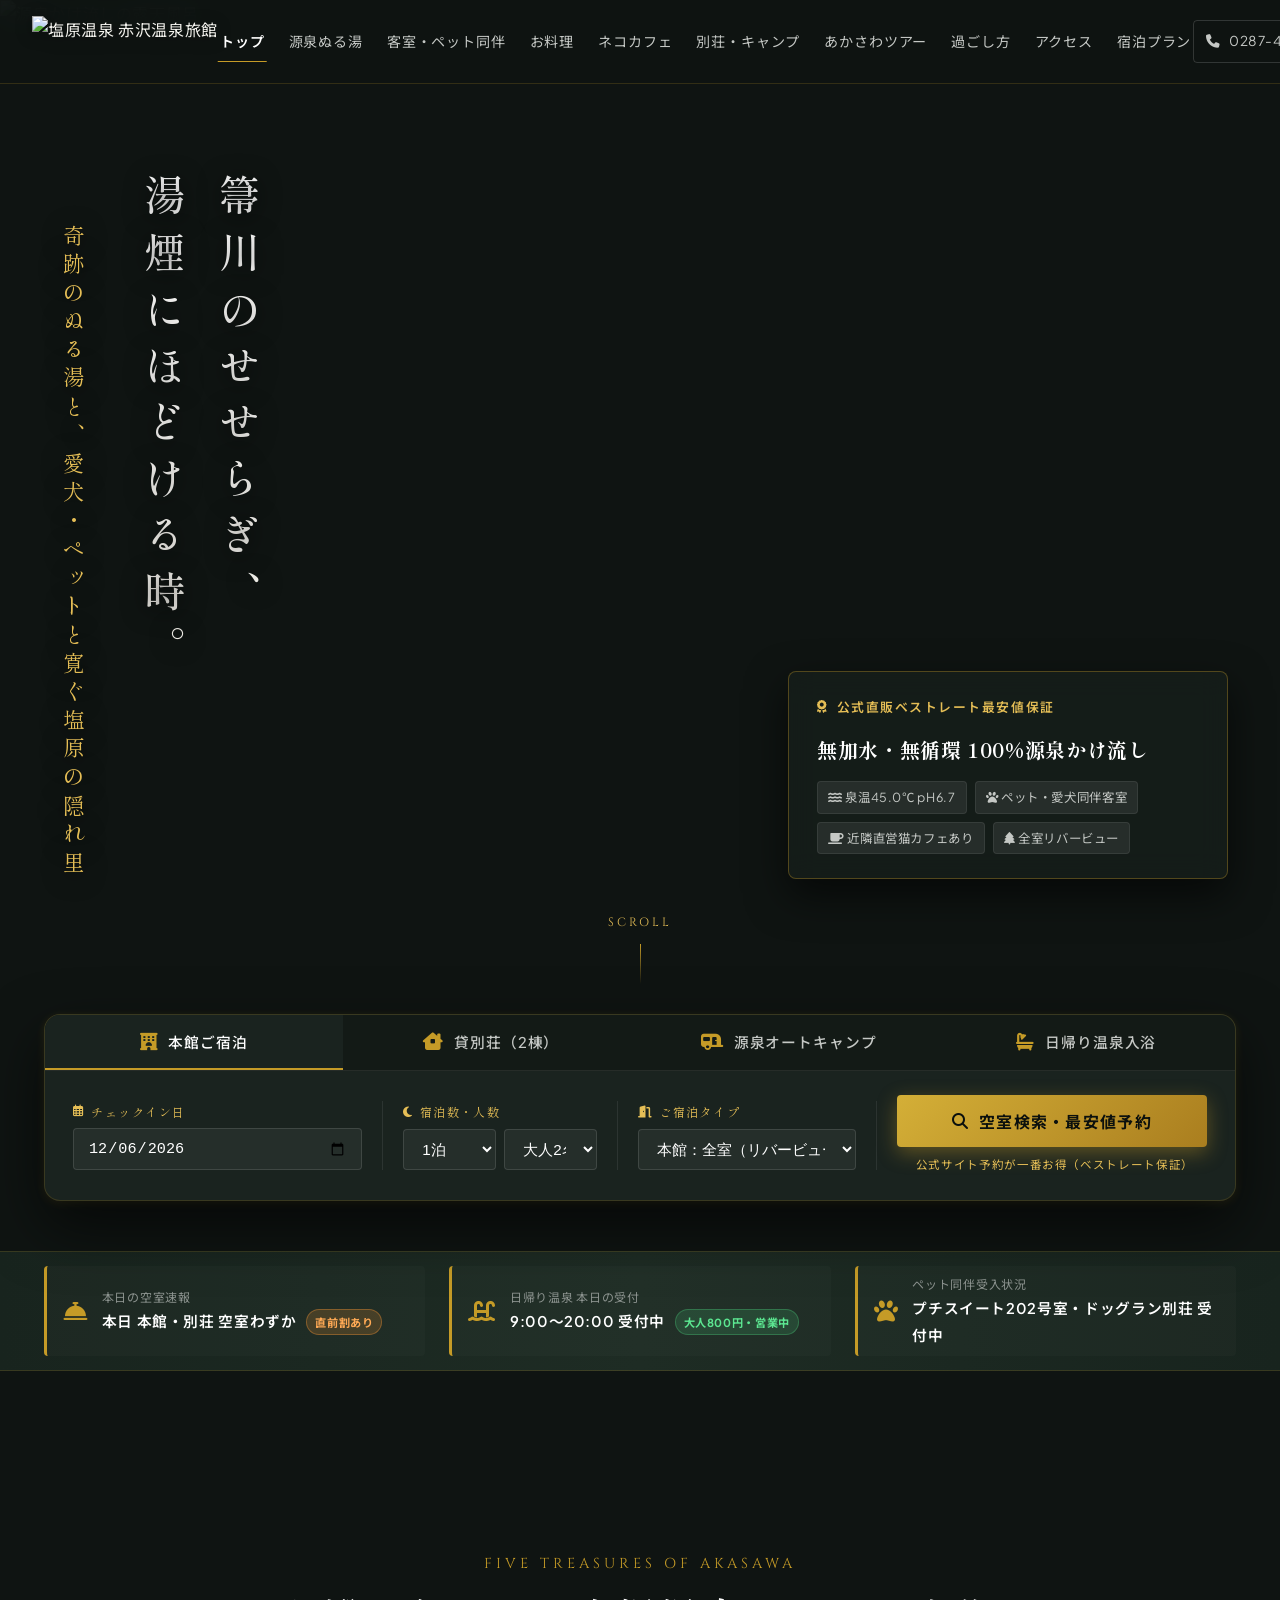
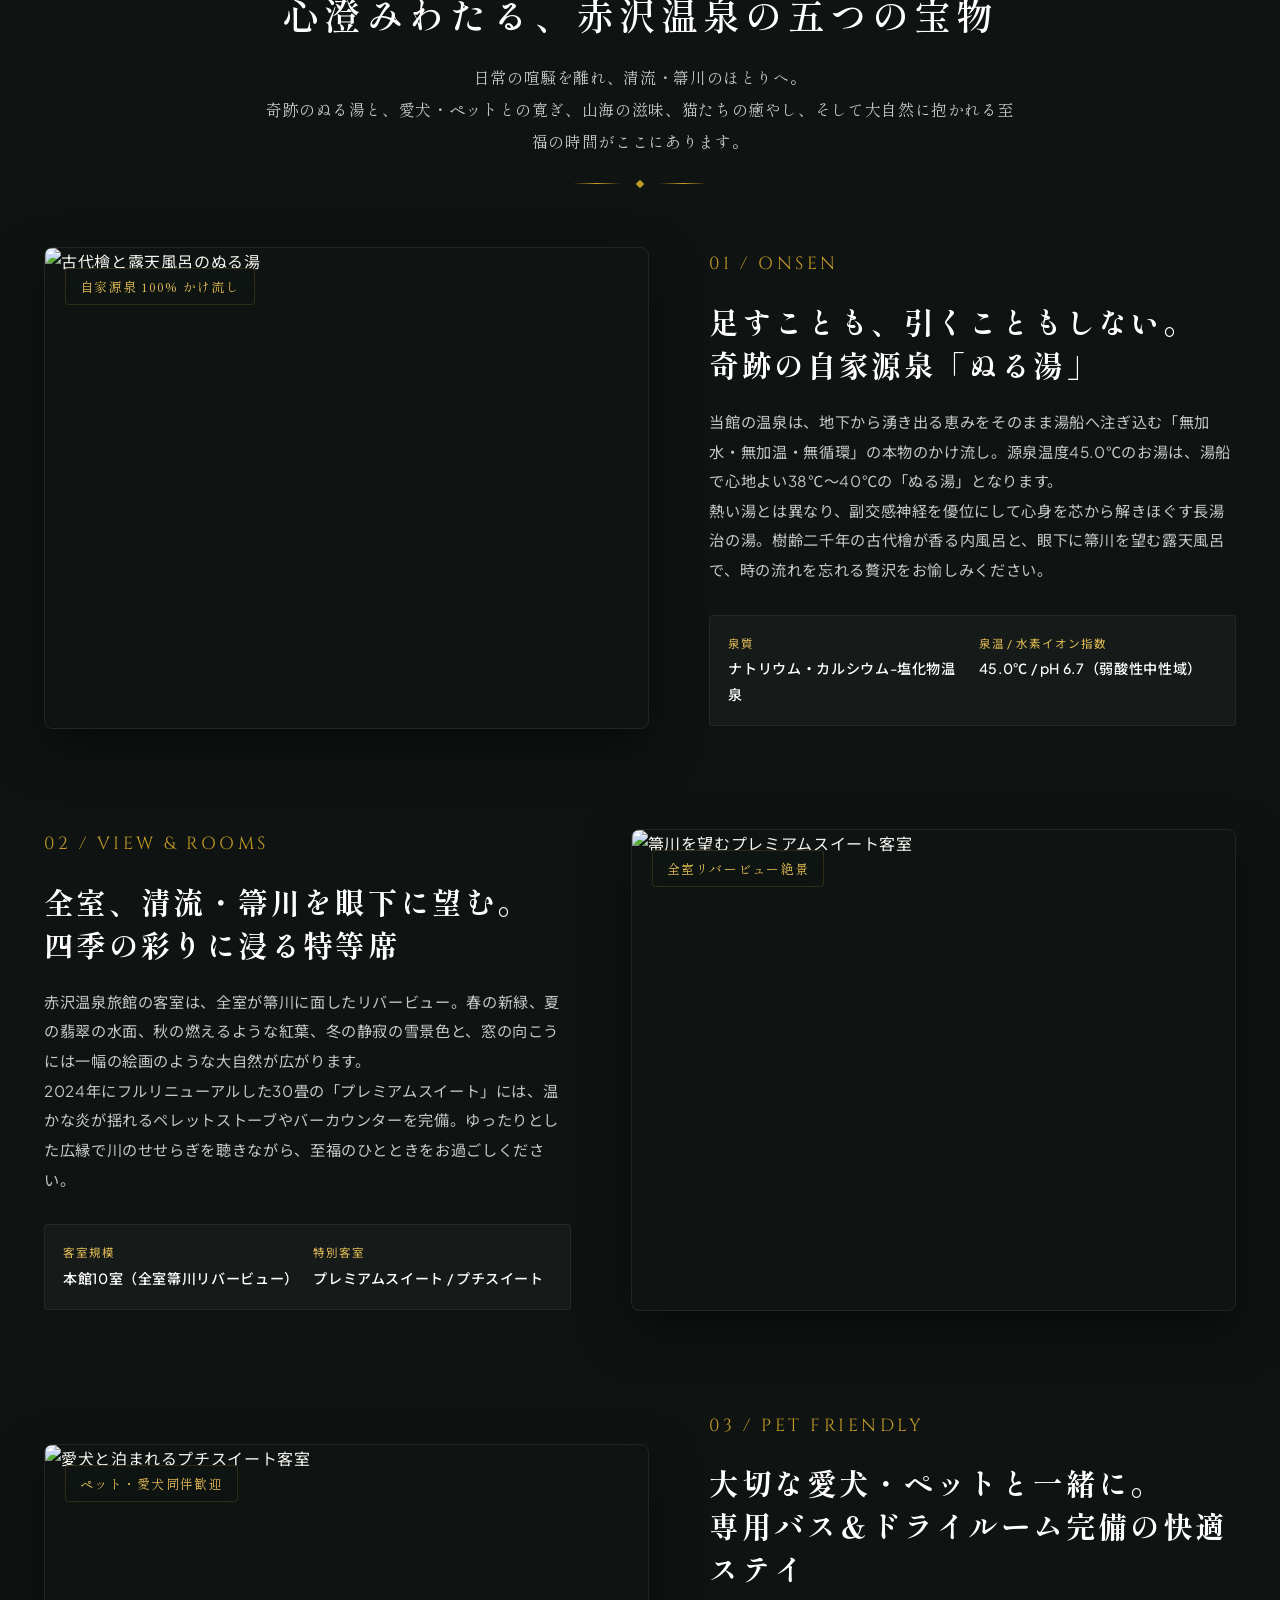
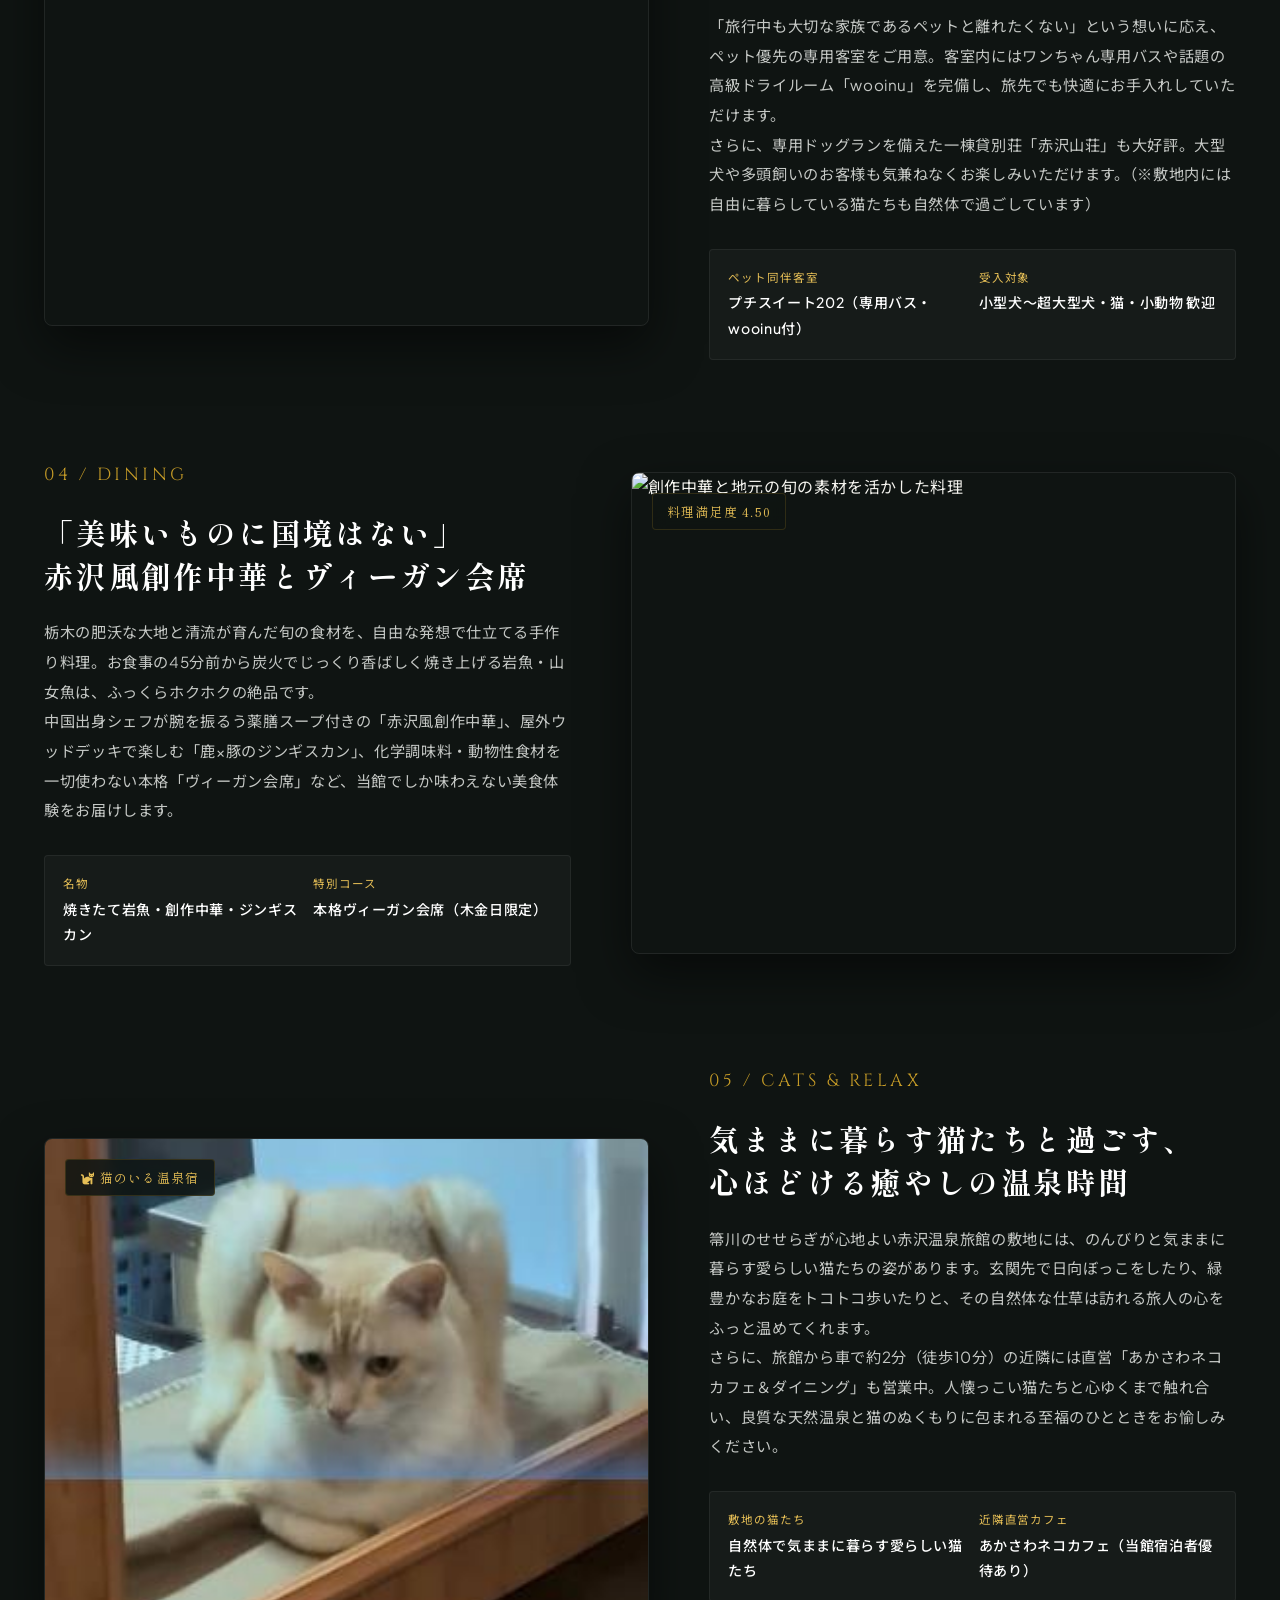
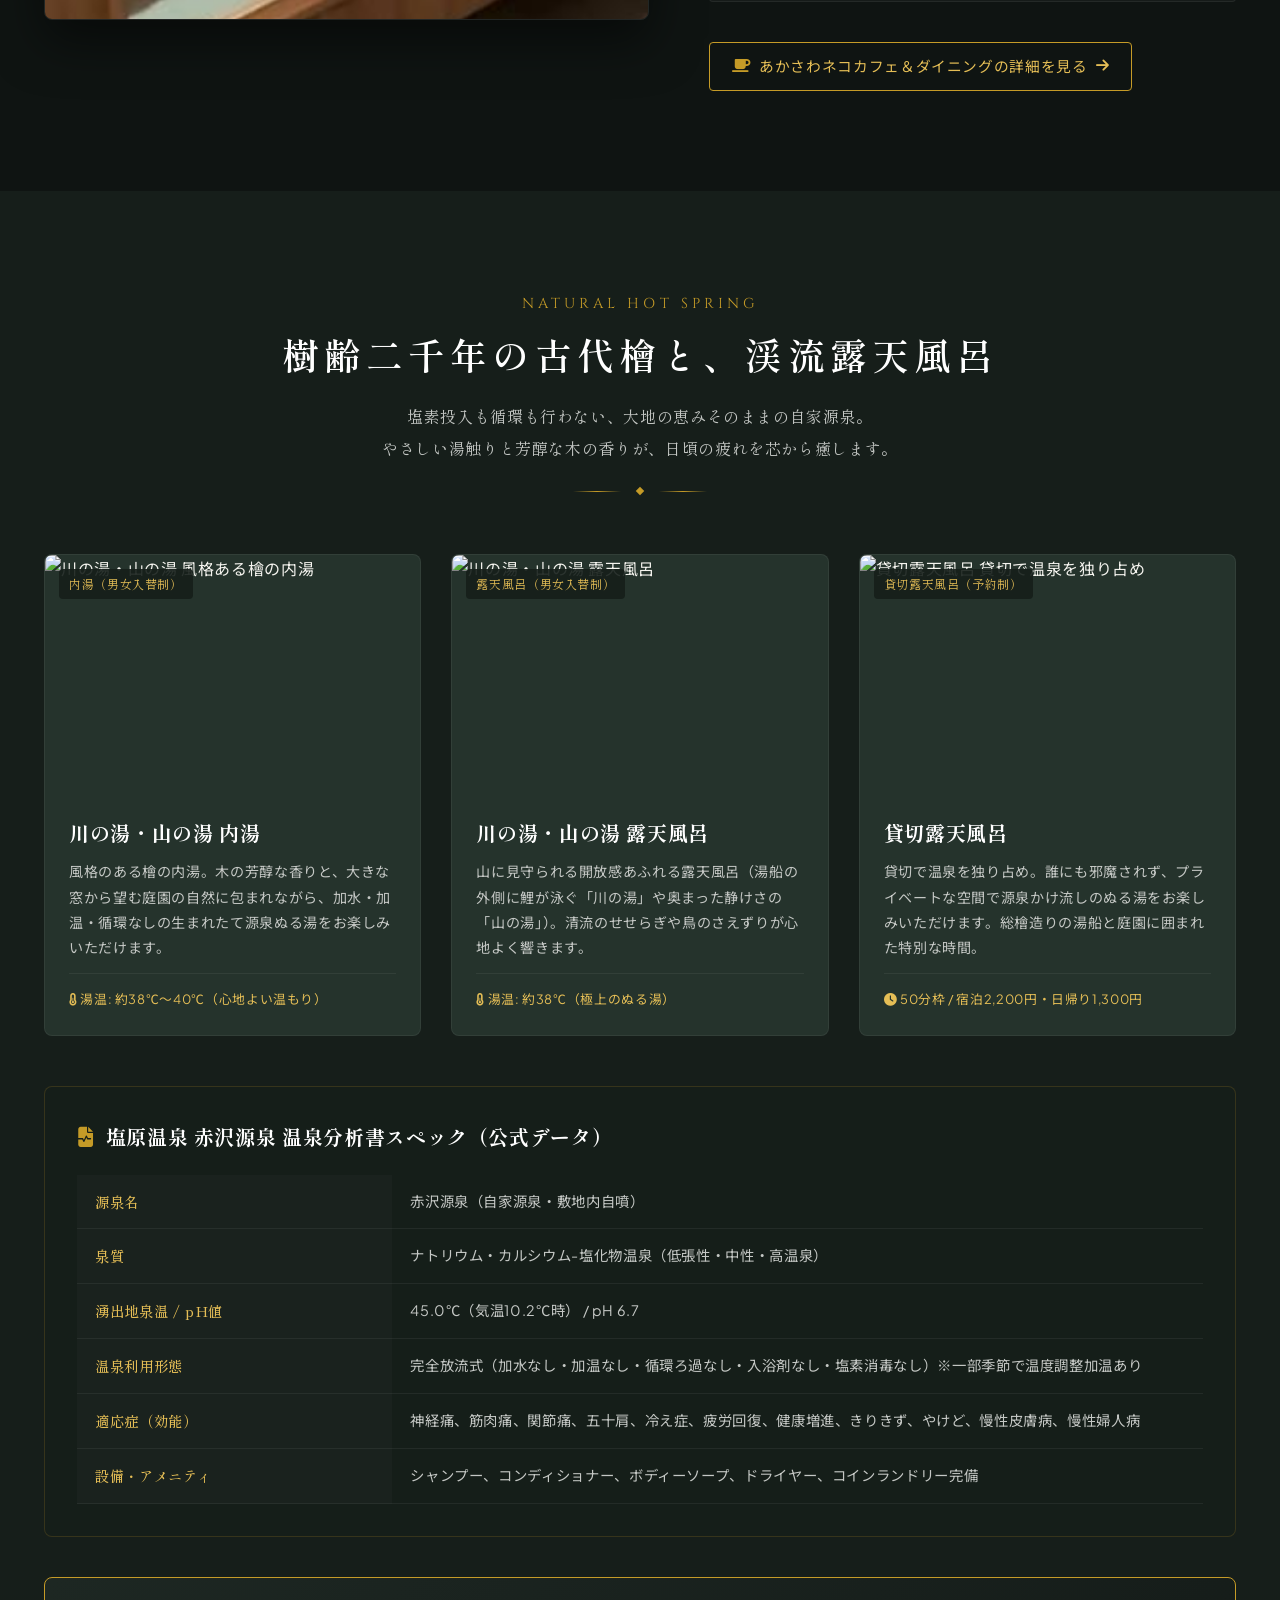
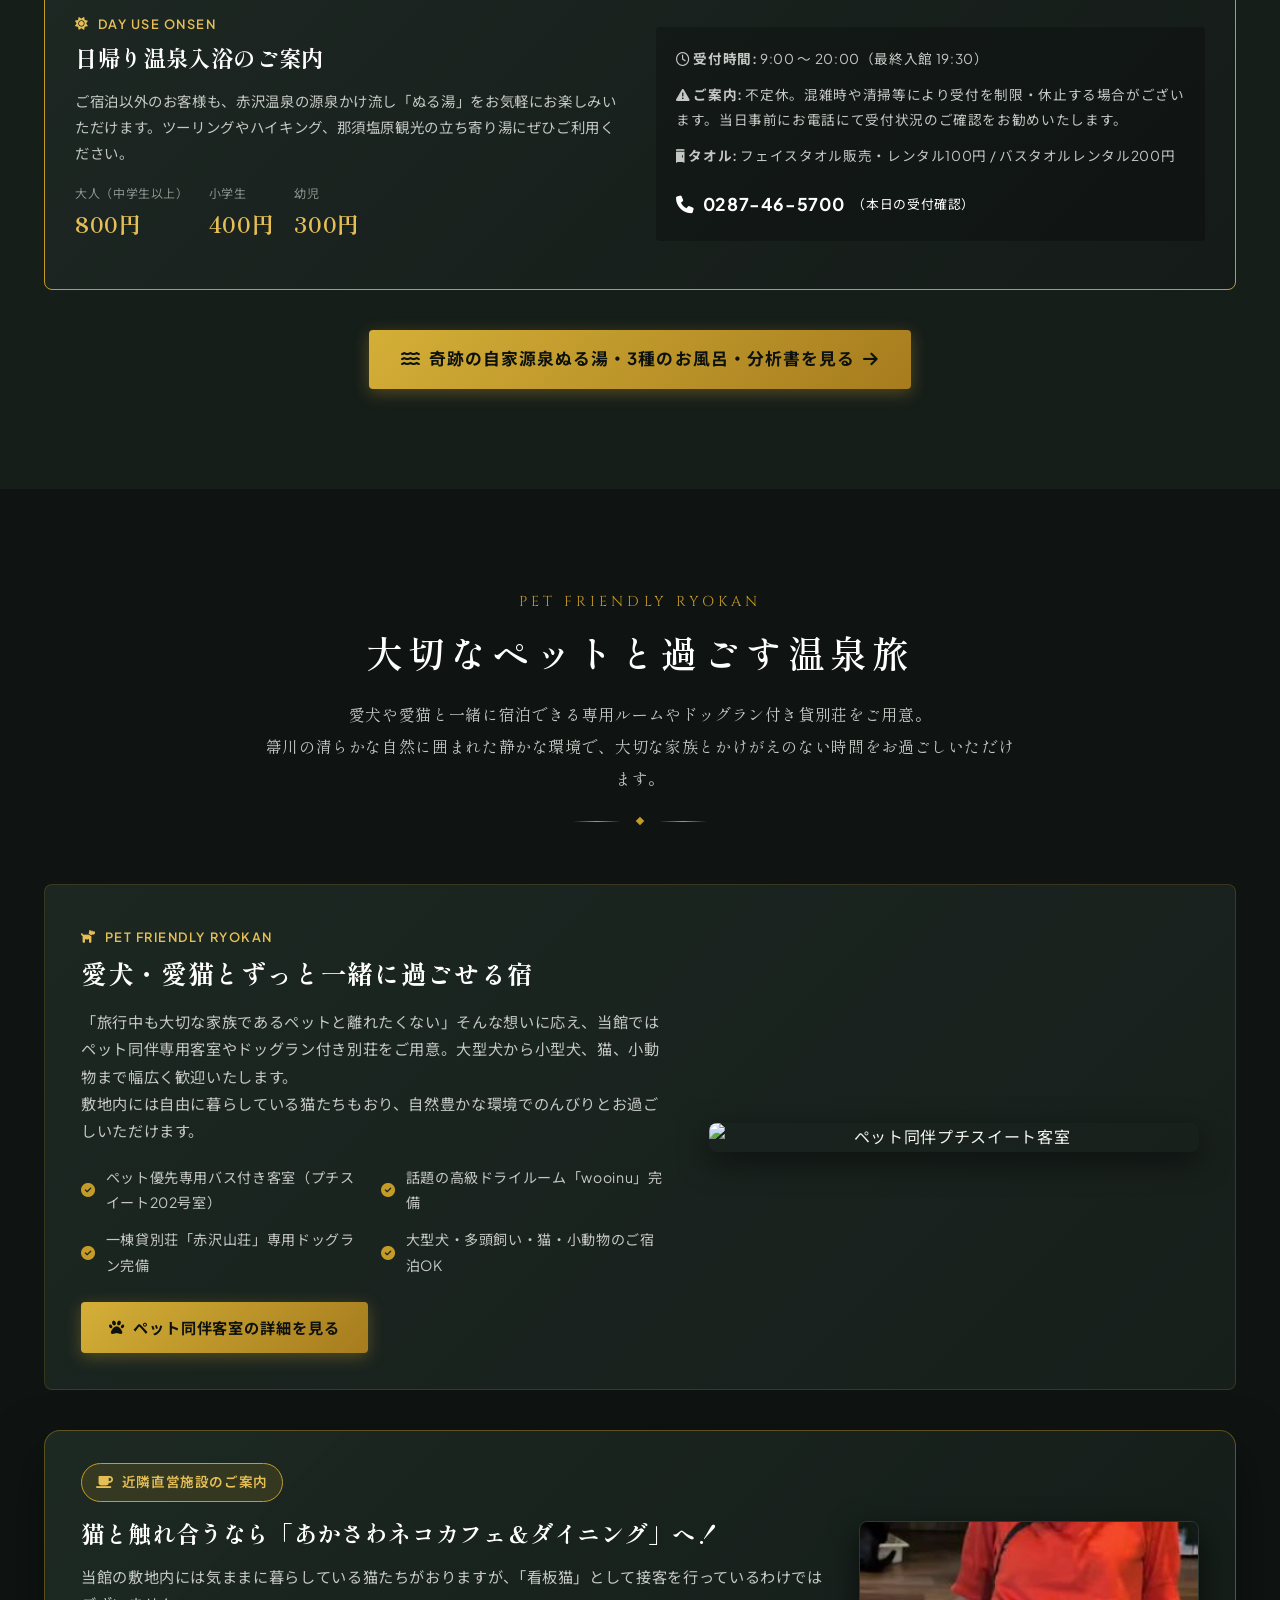
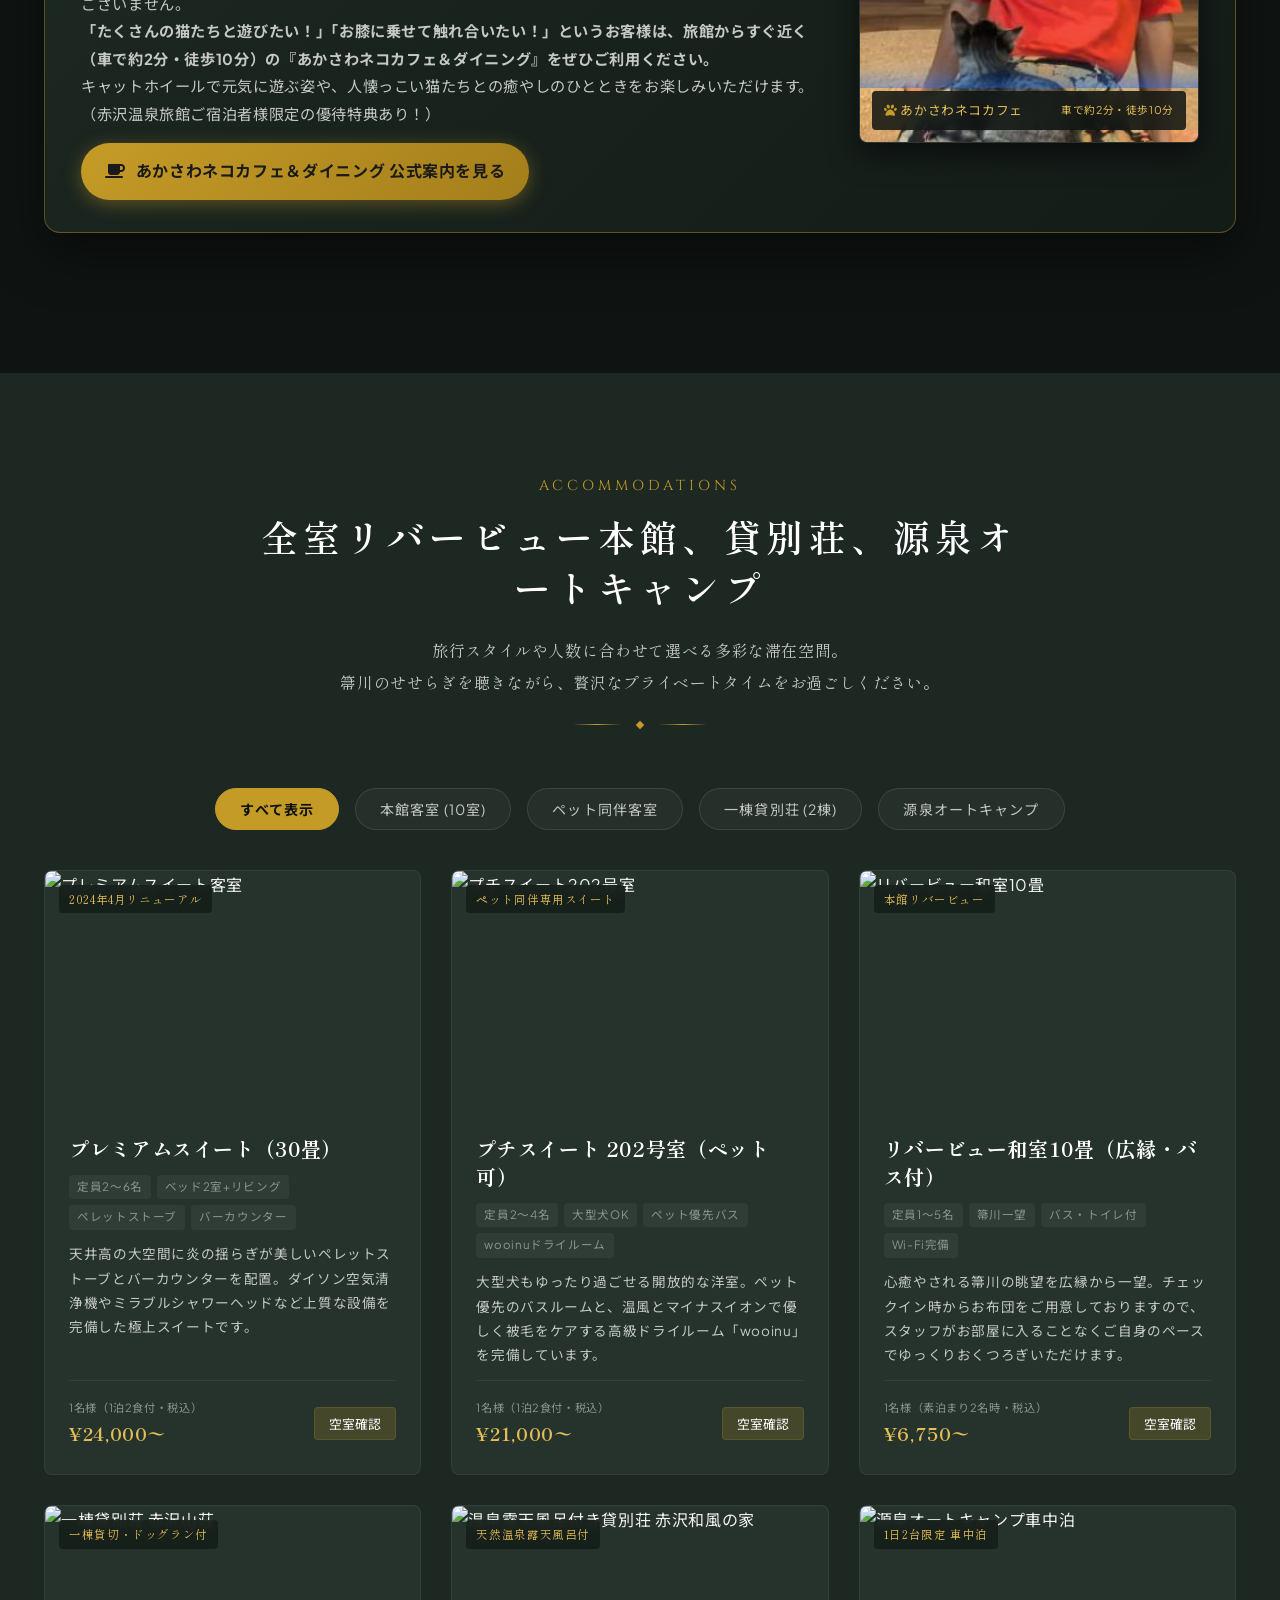
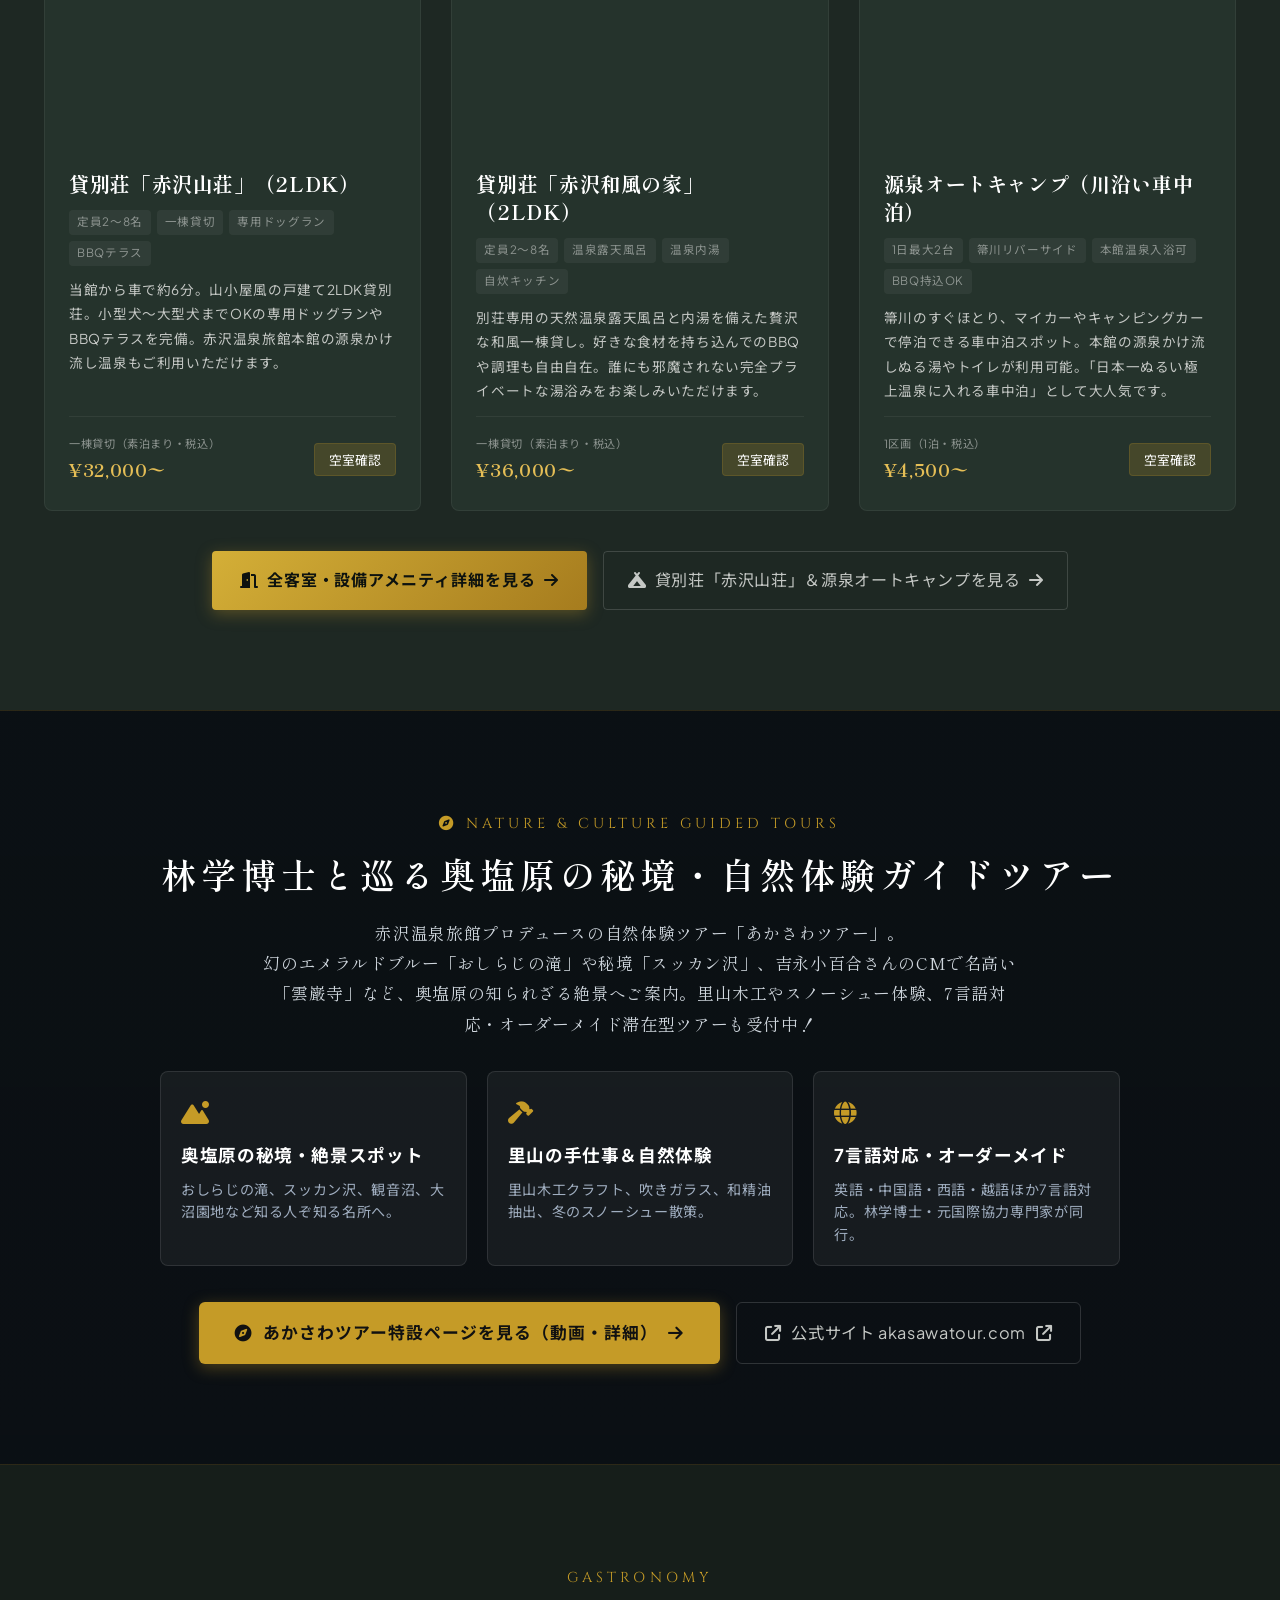
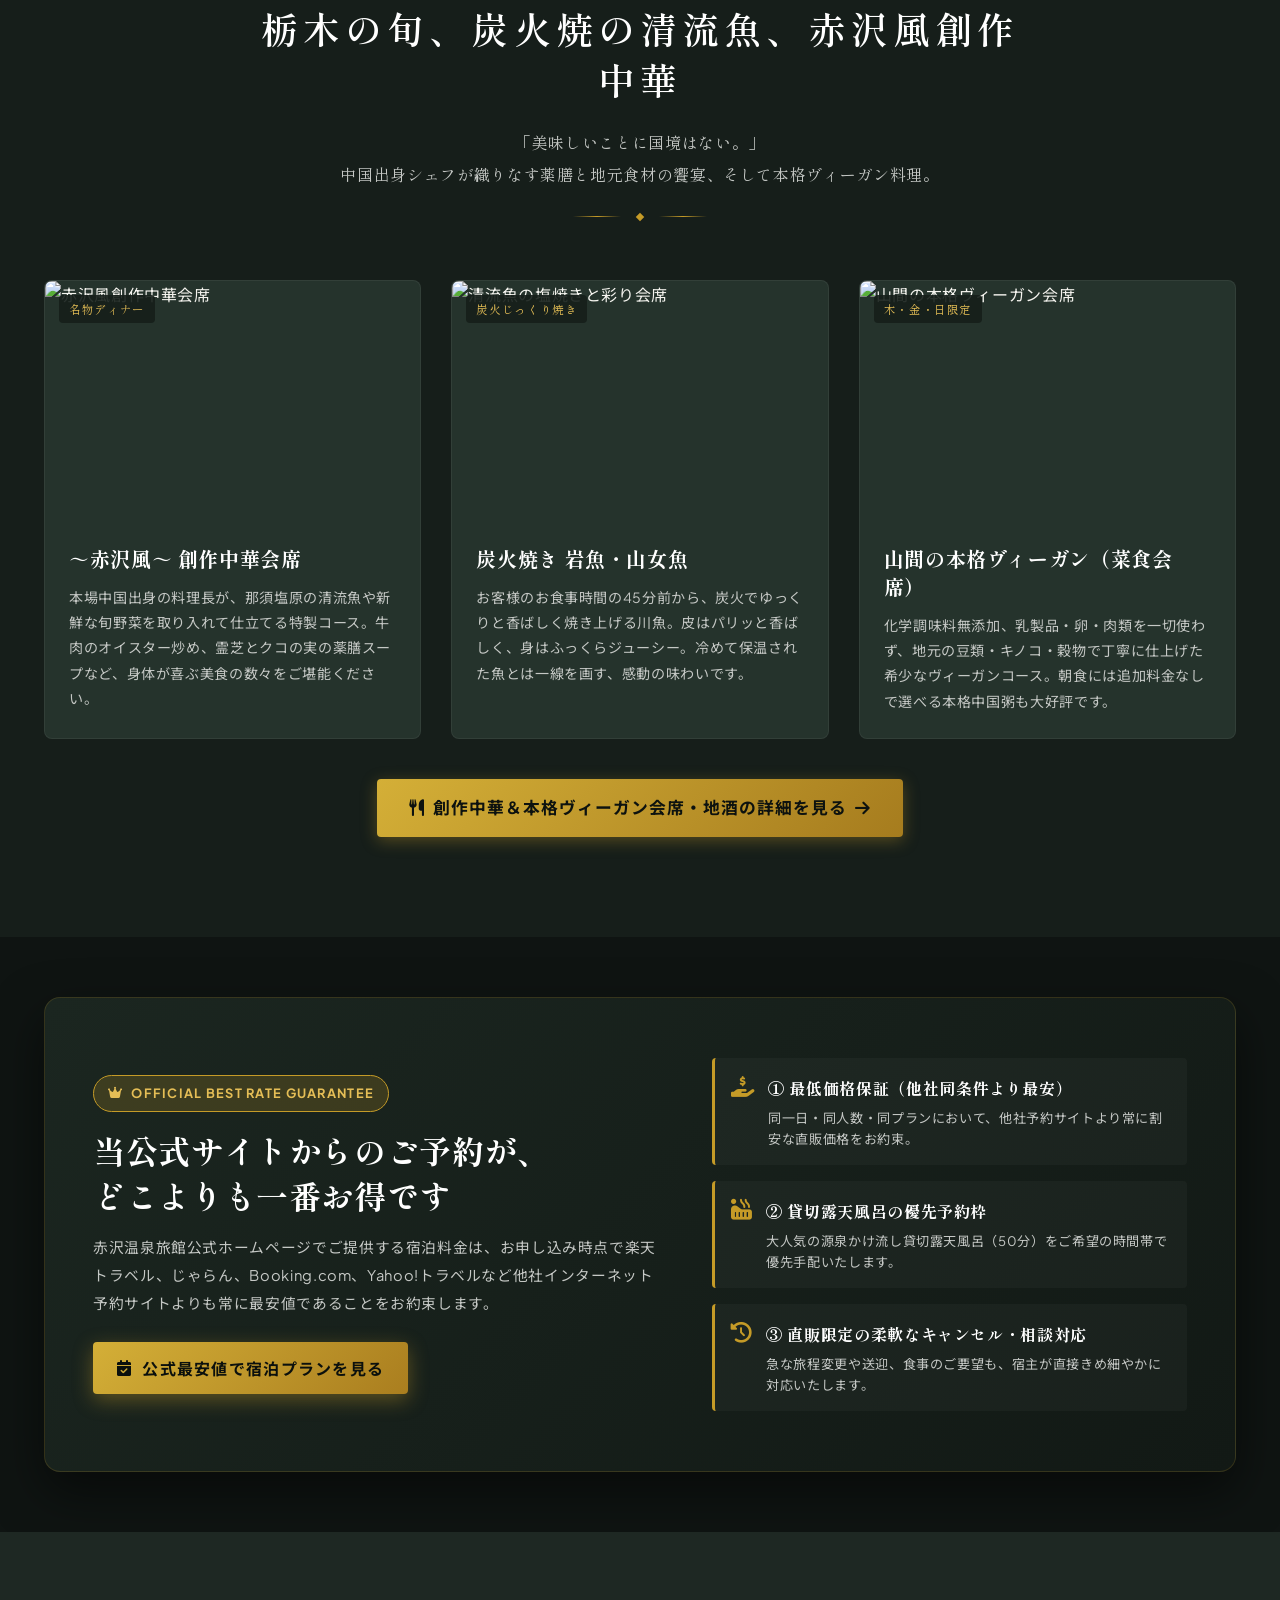
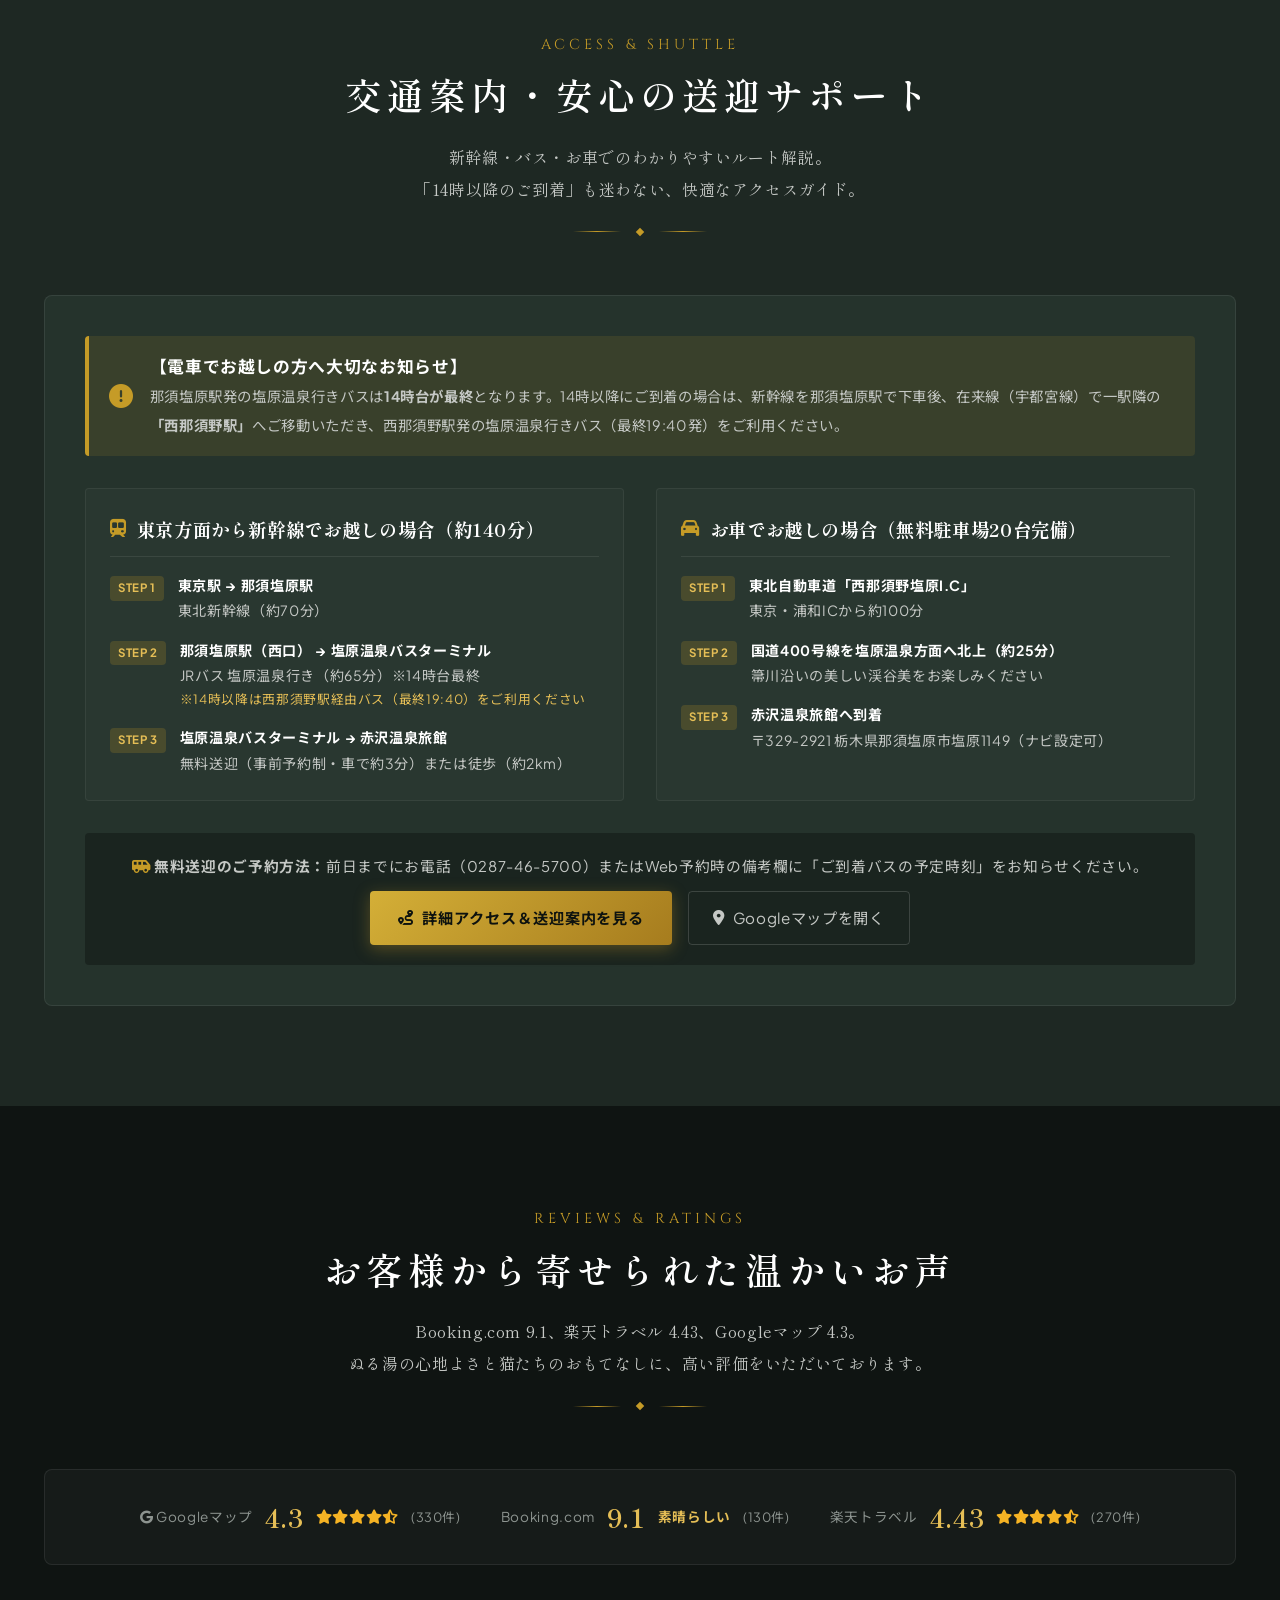
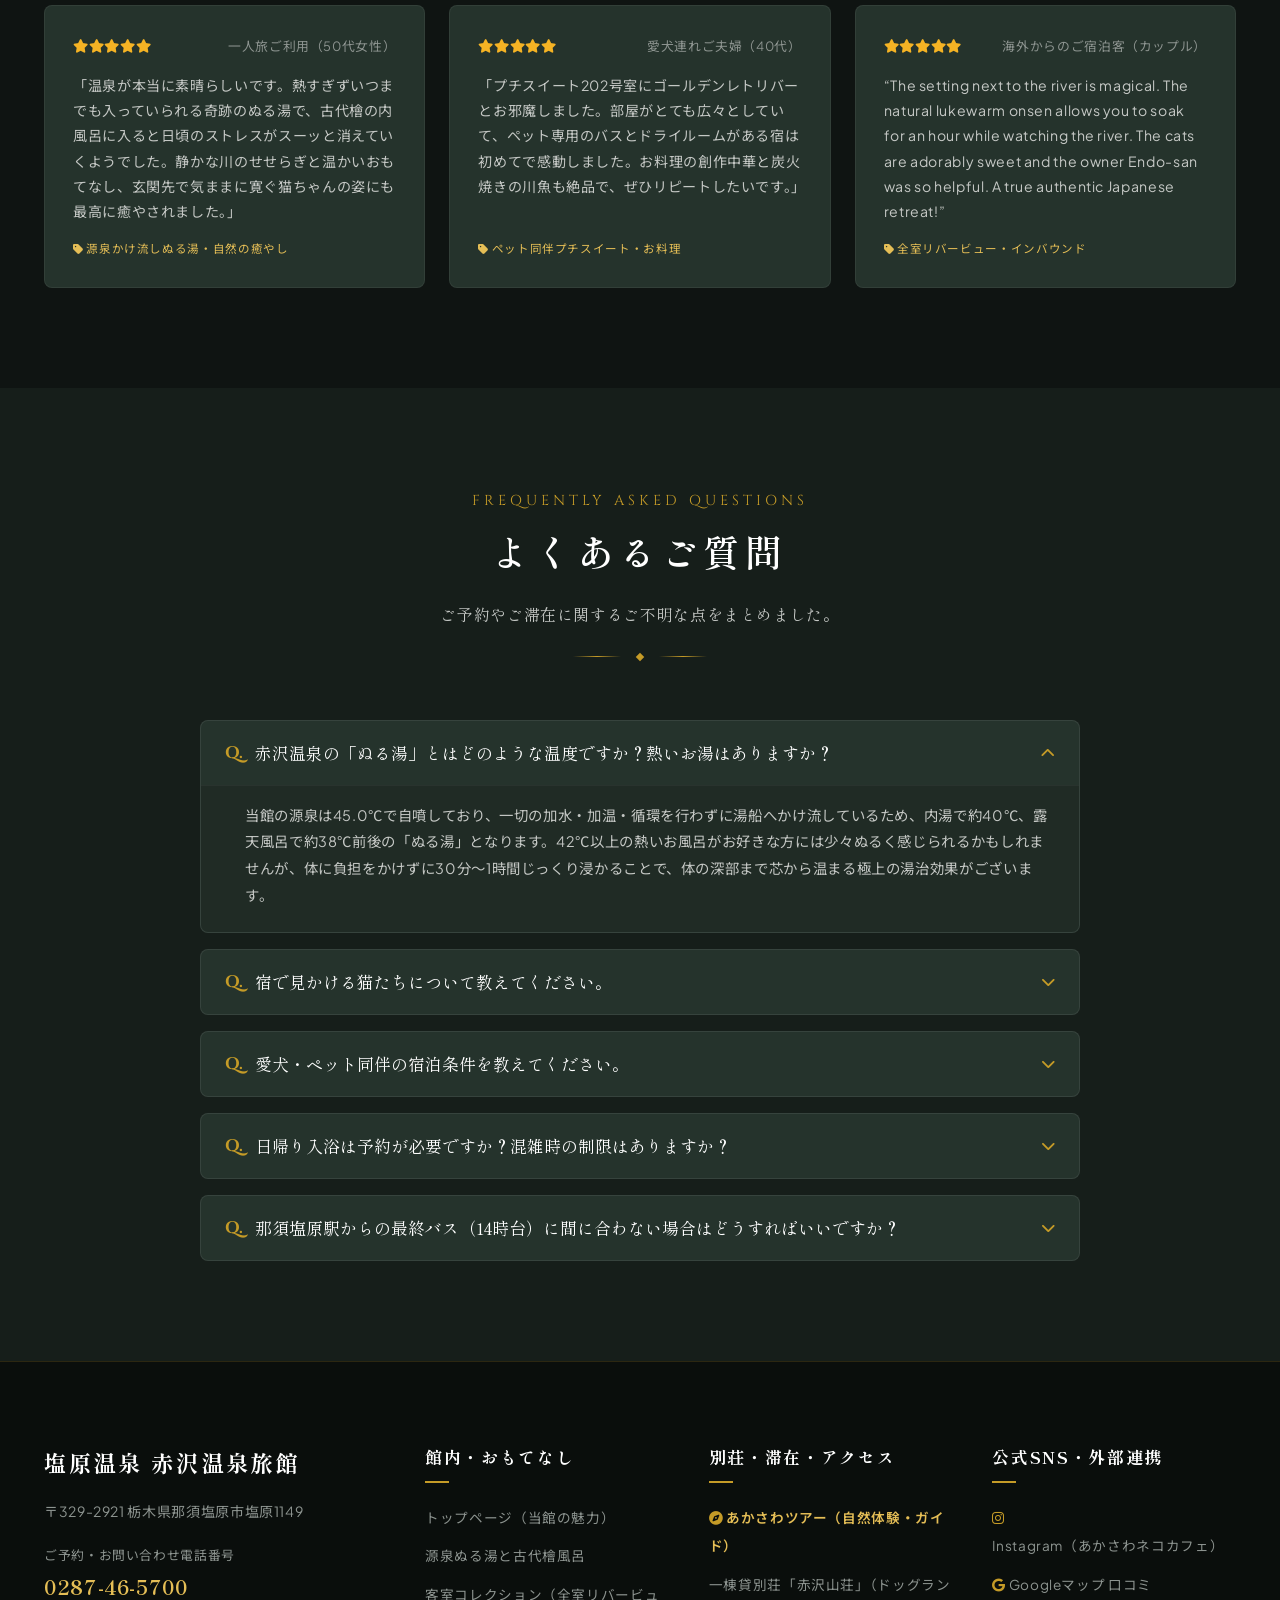
==== index.html @ eb4b6196 "Swap story 2 (river view) and story 3 (pets) in index.html" ====
<!DOCTYPE html>
<html lang="ja" prefix="og: https://ogp.me/ns#">
<head>
  <meta charset="UTF-8">
  <meta name="viewport" content="width=device-width, initial-scale=1.0">
  
  <!-- SEO & AI検索最適化 (GEO) Metaタグ -->
  <title>塩原温泉 赤沢温泉旅館【公式】源泉かけ流しぬる湯・全室リバービュー・ペット歓迎の隠れ里</title>
  <meta name="description" content="箒川沿い全室リバービュー／奇跡の自家源泉かけ流し「ぬる湯」（泉温45.0℃・無加水無循環）。愛犬・ペット同伴専用客室、ドッグラン付き貸別荘、源泉オートキャンプ完備。近隣に直営猫カフェ営業中。素泊まり2名13,500円〜、創作中華・ヴィーガン料理。公式サイト限定ベストレート最安値保証。">
  <meta name="keywords" content="塩原温泉,赤沢温泉旅館,那須塩原温泉,ぬる湯,源泉かけ流し,ペットと泊まれる宿,愛犬同伴,貸別荘,源泉オートキャンプ,ヴィーガン温泉旅館,あかさわネコカフェ,ベストレート保証">
  <link rel="canonical" href="https://akasawaonsen.com/">

  <!-- OGP (Open Graph Protocol) -->
  <meta property="og:type" content="website">
  <meta property="og:site_name" content="塩原温泉 赤沢温泉旅館">
  <meta property="og:title" content="塩原温泉 赤沢温泉旅館【公式】源泉かけ流しぬる湯・全室リバービュー・ペット歓迎の宿">
  <meta property="og:description" content="箒川沿い全室リバービュー。加水・循環一切なしの本物のぬる湯と、愛犬・ペットと過ごせる癒やしの隠れ里。ベストレート最安値保証。">
  <meta property="og:url" content="https://akasawaonsen.com/">
  <meta property="og:image" content="https://akasawaonsen.com/wp03/wp-content/uploads/2025/02/DSC_2191.jpg">
  <meta name="twitter:card" content="summary_large_image">
  <meta name="twitter:image" content="https://akasawaonsen.com/wp03/wp-content/uploads/2025/02/DSC_2191.jpg">

  <!-- Google Fonts & FontAwesome -->
  <link rel="preconnect" href="https://fonts.googleapis.com">
  <link rel="preconnect" href="https://fonts.gstatic.com" crossorigin>
  <link href="https://fonts.googleapis.com/css2?family=Cinzel:wght@500;700&family=Noto+Sans+JP:wght@300;400;500;700&family=Noto+Serif+JP:wght@300;400;600;700&family=Plus+Jakarta+Sans:wght@400;500;600;700&family=Shippori+Mincho:wght@400;500;600;700&display=swap" rel="stylesheet">
  <link rel="stylesheet" href="https://cdnjs.cloudflare.com/ajax/libs/font-awesome/6.5.1/css/all.min.css" integrity="sha512-DTOQO9RWCH3ppGqcWaEA1BIZOC6xxalwEsw9c2QQeAIftl+Vegovlnee1c9QX4TctnWMn13TZye+giMm8e2LwA==" crossorigin="anonymous" referrerpolicy="no-referrer">

  <link rel="stylesheet" href="css/style.css">

  <!-- 構造化データ (JSON-LD) - AI検索（SearchGPT / Perplexity / Gemini / Google SGE）が即答できる宿泊施設・レビュー・FAQスキーマ -->
  <script type="application/ld+json">
  {
    "@context": "https://schema.org",
    "@graph": [
      {
        "@type": ["Hotel", "LodgingBusiness"],
        "@id": "https://akasawaonsen.com/#hotel",
        "name": "塩原温泉 赤沢温泉旅館",
        "alternateName": ["赤沢温泉旅館", "Akasawa Onsen Ryokan"],
        "url": "https://akasawaonsen.com/",
        "logo": "https://akasawaonsen.com/wp03/wp-content/uploads/2025/04/logo03.png",
        "image": [
          "https://akasawaonsen.com/wp03/wp-content/uploads/2025/02/DSC_2191.jpg",
          "https://akasawaonsen.com/wp03/wp-content/uploads/2024/11/DSC_1284-1280x640.jpg",
          "https://akasawaonsen.com/wp03/wp-content/uploads/2024/04/DSC_2265-HDR-1280x640.jpg",
          "https://akasawaonsen.com/wp03/wp-content/uploads/2024/04/DSC_2264-HDR-1280x640.jpg"
        ],
        "description": "栃木県那須塩原市の箒川沿いに佇む自家源泉の温泉旅館。加水・加温・循環を一切行わない「奇跡の源泉かけ流しぬる湯」（泉温45.0℃・pH6.7）、全室リバービューの客室、ペット同伴客室、貸別荘2棟、源泉オートキャンプ場、本格創作中華・ヴィーガン料理を提供。近隣に直営猫カフェあり。",
        "address": {
          "@type": "PostalAddress",
          "streetAddress": "塩原1149",
          "addressLocality": "那須塩原市",
          "addressRegion": "栃木県",
          "postalCode": "329-2921",
          "addressCountry": "JP"
        },
        "geo": {
          "@type": "GeoCoordinates",
          "latitude": 36.9695,
          "longitude": 139.8142
        },
        "hasMap": "https://maps.google.com/?cid=ChIJtbVxpv-QH2ARRdUpPHo9aGM",
        "telephone": "+81-287-46-5700",
        "priceRange": "¥6,750 - ¥46,900",
        "checkinTime": "15:00",
        "checkoutTime": "10:00",
        "numberOfRooms": 10,
        "petsAllowed": true,
        "aggregateRating": {
          "@type": "AggregateRating",
          "ratingValue": "4.3",
          "reviewCount": "330",
          "bestRating": "5",
          "worstRating": "1"
        },
        "amenityFeature": [
          { "@type": "LocationFeatureSpecification", "name": "源泉かけ流し天然温泉（ぬる湯）", "value": true },
          { "@type": "LocationFeatureSpecification", "name": "古代檜内風呂", "value": true },
          { "@type": "LocationFeatureSpecification", "name": "渓流露天風呂", "value": true },
          { "@type": "LocationFeatureSpecification", "name": "貸切露天風呂", "value": true },
          { "@type": "LocationFeatureSpecification", "name": "ペット・愛犬同伴客室（専用バス・wooinuドライルーム完備）", "value": true },
          { "@type": "LocationFeatureSpecification", "name": "全室リバービュー（箒川）", "value": true },
          { "@type": "LocationFeatureSpecification", "name": "全室無料Wi-Fi完備", "value": true },
          { "@type": "LocationFeatureSpecification", "name": "無料駐車場（20台）", "value": true },
          { "@type": "LocationFeatureSpecification", "name": "塩原温泉バスターミナル無料送迎", "value": true },
          { "@type": "LocationFeatureSpecification", "name": "貸別荘2棟（赤沢山荘・赤沢和風の家）", "value": true },
          { "@type": "LocationFeatureSpecification", "name": "源泉オートキャンプ（車中泊1泊2台限定）", "value": true },
          { "@type": "LocationFeatureSpecification", "name": "ヴィーガン料理対応", "value": true },
          { "@type": "LocationFeatureSpecification", "name": "赤沢風創作中華", "value": true }
        ],
        "makesOffer": [
          {
            "@type": "Offer",
            "name": "公式サイト直販ベストレート保証プラン",
            "price": "6750",
            "priceCurrency": "JPY",
            "availability": "https://schema.org/InStock",
            "validFrom": "2026-01-01",
            "url": "https://akasawaonsen.com/"
          }
        ]
      },
      {
        "@type": "FAQPage",
        "@id": "https://akasawaonsen.com/#faq",
        "mainEntity": [
          {
            "@type": "Question",
            "name": "赤沢温泉旅館の「ぬる湯」とはどのような温泉ですか？",
            "acceptedAnswer": {
              "@type": "Answer",
              "text": "赤沢温泉旅館のお湯は、自家源泉から湧出する泉温45.0℃・pH6.7のナトリウム・カルシウム-塩化物温泉です。加水・加温・循環を一切行わない本物の100%源泉かけ流しで、湯船では約38℃〜40℃の心地よい「ぬる湯」となります。副交感神経を優位にし、長湯しても身体に負担がかからず芯まで温まる極上の湯治体験を提供します。"
            }
          },
          {
            "@type": "Question",
            "name": "敷地内に猫はいますか？猫カフェは近くにありますか？",
            "acceptedAnswer": {
              "@type": "Answer",
              "text": "当館の敷地内には自然と住み着いて暮らしている猫たちがおりますが、お部屋への同伴やふれあい接客は行っておりません。猫ちゃんと触れ合いたい・遊びたいお客様は、旅館から車で約2分（徒歩10分）の近隣直営カフェ「あかさわネコカフェ＆ダイニング」をご利用ください。"
            }
          },
          {
            "@type": "Question",
            "name": "愛犬やペットと一緒に宿泊できますか？",
            "acceptedAnswer": {
              "@type": "Answer",
              "text": "はい、ペット同伴専用客室（プチスイート202号室・和室10畳）およびドッグラン付き貸別荘「赤沢山荘」にて、小型犬から大型犬、猫、小動物まで一緒にお泊まりいただけます。プチスイートにはペット優先の専用バスや高級ドライルーム「wooinu」も完備しています。"
            }
          },
          {
            "@type": "Question",
            "name": "日帰り入浴の営業時間と料金はいくらですか？",
            "acceptedAnswer": {
              "@type": "Answer",
              "text": "日帰り入浴の受付時間は9:00〜20:00（最終入館19:30、不定休・要当日電話確認）です。入浴料は大人800円、小学生400円、幼児300円です。貸切露天風呂（50分）は1名1,300円でご利用いただけます。"
            }
          },
          {
            "@type": "Question",
            "name": "那須塩原駅からのアクセスや送迎はどうなっていますか？",
            "acceptedAnswer": {
              "@type": "Answer",
              "text": "那須塩原駅発のJRバス塩原温泉行きは14時台が最終です。14時以降にご到着の場合は、JR東北本線で一駅隣の「西那須野駅」へ移動し、西那須野駅発のJRバス（最終19:40発）をご利用ください。終点の「塩原温泉バスターミナル」から旅館までは無料送迎を承っております（前日までのご予約制）。"
            }
          },
          {
            "@type": "Question",
            "name": "公式サイトのベストレート保証とは何ですか？",
            "acceptedAnswer": {
              "@type": "Answer",
              "text": "当公式ホームページからご予約いただく宿泊料金が、楽天トラベル、じゃらん、Booking.comなど他社インターネット予約サイトよりも常に最安値であることを保証する制度です。同条件で他社の方が安かった場合は差額を返金し、さらに公式直販限定特典をご用意いたします。"
            }
          }
        ]
      }
    ]
  }
  </script>
</head>
<body>

  <!-- ==========================================================================
       ヘッダー (Header Navigation)
       ========================================================================== -->
  <header class="site-header" id="siteHeader">
    <div class="header-container">
      <a href="index.html" class="site-logo" title="塩原温泉 赤沢温泉旅館">
        <img src="https://akasawaonsen.com/wp03/wp-content/uploads/2025/04/logo03.png" alt="塩原温泉 赤沢温泉旅館" class="site-logo-img">
      </a>

      <nav class="nav-menu" id="navMenu">
        <a href="index.html" class="nav-link active">トップ</a>
        <a href="onsen.html" class="nav-link">源泉ぬる湯</a>
        <a href="rooms.html" class="nav-link">客室・ペット同伴</a>
        <a href="cuisine.html" class="nav-link">お料理</a>
        <a href="catcafe.html" class="nav-link">ネコカフェ</a>
        <a href="villa-camp.html" class="nav-link">別荘・キャンプ</a>
        <a href="tour.html" class="nav-link">あかさわツアー</a>
        <a href="guide.html" class="nav-link">過ごし方</a>
        <a href="access.html" class="nav-link">アクセス</a>
        <a href="plan.html" class="nav-link">宿泊プラン</a>
      </nav>

      <div class="header-actions">
        <a href="tel:0287-46-5700" class="btn-header-tel">
          <i class="fa-solid fa-phone"></i>
          <span>0287-46-5700</span>
        </a>
        <a href="plan.html" class="btn-header-reserve">
          <i class="fa-solid fa-calendar-check"></i>
          <span>空室検索・ご予約</span>
        </a>
        <button class="nav-toggle-btn" aria-label="メニューを開く">
          <span></span>
          <span></span>
          <span></span>
        </button>
      </div>
    </div>
  </header>

  <!-- モバイルナビ ドロワー -->
  <div class="mobile-nav-overlay"></div>
  <aside class="mobile-nav-drawer">
    <div class="mobile-nav-header">
      <img src="https://akasawaonsen.com/wp03/wp-content/uploads/2025/04/logo03.png" alt="赤沢温泉旅館" style="height: 38px;">
      <button class="mobile-nav-close" aria-label="メニューを閉じる"><i class="fa-solid fa-xmark"></i></button>
    </div>
    <nav class="mobile-nav-links">
      <a href="index.html" class="mobile-nav-link active"><span>トップページ</span><i class="fa-solid fa-chevron-right"></i></a>
      <a href="onsen.html" class="mobile-nav-link"><span>源泉ぬる湯（温泉）</span><i class="fa-solid fa-chevron-right"></i></a>
      <a href="rooms.html" class="mobile-nav-link"><span>客室・ペット同伴客室</span><i class="fa-solid fa-chevron-right"></i></a>
      <a href="cuisine.html" class="mobile-nav-link"><span>お料理（創作中華・ヴィーガン）</span><i class="fa-solid fa-chevron-right"></i></a>
      <a href="catcafe.html" class="mobile-nav-link"><span>あかさわネコカフェ＆ダイニング</span><i class="fa-solid fa-chevron-right"></i></a>
      <a href="villa-camp.html" class="mobile-nav-link"><span>貸別荘・源泉オートキャンプ</span><i class="fa-solid fa-chevron-right"></i></a>
      <a href="guide.html" class="mobile-nav-link"><span>滞在モデル・周辺観光</span><i class="fa-solid fa-chevron-right"></i></a>
      <a href="access.html" class="mobile-nav-link"><span>アクセス・送迎案内</span><i class="fa-solid fa-chevron-right"></i></a>
      <a href="plan.html" class="mobile-nav-link"><span>宿泊プラン・ベストレート</span><i class="fa-solid fa-chevron-right"></i></a>
    </nav>
    <div style="margin-top: 24px;">
      <a href="tel:0287-46-5700" class="btn-mobile-tel" style="display:flex; margin-bottom: 12px; width:100%;"><i class="fa-solid fa-phone"></i> 0287-46-5700</a>
      <a href="plan.html" class="btn-mobile-reserve" style="display:flex; width:100%;"><i class="fa-solid fa-calendar-check"></i> 空室確認・オンライン予約</a>
    </div>
  </aside>

  <!-- ==========================================================================
       ヒーローセクション (Hero Section)
       ========================================================================== -->
  <section class="hero-section" id="hero">
    <div class="hero-slider">
      <div class="hero-slide active">
        <img src="https://akasawaonsen.com/wp03/wp-content/uploads/2025/02/DSC_2191.jpg" alt="箒川のほとりに佇む赤沢温泉旅館">
      </div>
      <div class="hero-slide">
        <img src="https://akasawaonsen.com/wp03/wp-content/uploads/2024/11/DSC_1284-1280x640.jpg" alt="源泉かけ流しの露天風呂">
      </div>
      <div class="hero-slide">
        <img src="https://akasawaonsen.com/wp03/wp-content/uploads/2024/04/DSC_2265-HDR-1280x640.jpg" alt="愛犬・ペット同伴客室 プチスイート">
      </div>
      <div class="hero-slide">
        <img src="https://akasawaonsen.com/wp03/wp-content/uploads/2024/04/DSC_2264-HDR-1280x640.jpg" alt="リニューアルしたプレミアムスイート客室">
      </div>
    </div>
    
    <div class="hero-overlay"></div>

    <div class="hero-content">
      <div class="hero-catch">
        <h1 class="hero-title-main vertical-text">
          箒川のせせらぎ、<br>
          湯煙にほどける時。
        </h1>
        <p class="hero-title-sub vertical-text">
          奇跡のぬる湯と、愛犬・ペットと寛ぐ塩原の隠れ里
        </p>
      </div>

      <div class="hero-badge-area">
        <span class="hero-badge-tag">
          <i class="fa-solid fa-award"></i> 公式直販ベストレート最安値保証
        </span>
        <h2 class="hero-badge-title">無加水・無循環 100%源泉かけ流し</h2>
        <div class="hero-badge-points">
          <span class="hero-pill"><i class="fa-solid fa-water"></i> 泉温45.0℃ pH6.7</span>
          <span class="hero-pill"><i class="fa-solid fa-paw"></i> ペット・愛犬同伴客室</span>
          <span class="hero-pill"><i class="fa-solid fa-mug-saucer"></i> 近隣直営猫カフェあり</span>
          <span class="hero-pill"><i class="fa-solid fa-tree"></i> 全室リバービュー</span>
        </div>
      </div>
    </div>

    <div class="hero-scroll">
      <span>SCROLL</span>
      <div class="hero-scroll-line"></div>
    </div>
  </section>

  <!-- ==========================================================================
       統合予約コンシェルジュバー (Booking Concierge Bar)
       ========================================================================== -->
  <div class="booking-bar-wrapper container">
    <div class="booking-bar">
      <div class="booking-bar-tabs">
        <button class="booking-tab active" data-tab="main">
          <i class="fa-solid fa-hotel"></i>
          <span>本館ご宿泊</span>
        </button>
        <button class="booking-tab" data-tab="sanso">
          <i class="fa-solid fa-house-chimney-window"></i>
          <span>貸別荘（2棟）</span>
        </button>
        <button class="booking-tab" data-tab="camp">
          <i class="fa-solid fa-caravan"></i>
          <span>源泉オートキャンプ</span>
        </button>
        <button class="booking-tab" data-tab="dayuse">
          <i class="fa-solid fa-bath"></i>
          <span>日帰り温泉入浴</span>
        </button>
      </div>

      <form class="booking-form" id="bookingBarForm">
        <div class="booking-field">
          <label class="booking-label" for="bookingCheckin">
            <i class="fa-regular fa-calendar-days"></i> チェックイン日
          </label>
          <input type="date" id="bookingCheckin" class="booking-input" required>
        </div>

        <div class="booking-field">
          <label class="booking-label" for="bookingNights">
            <i class="fa-solid fa-moon"></i> 宿泊数・人数
          </label>
          <div style="display:flex; gap:8px;">
            <select id="bookingNights" class="booking-select">
              <option value="1">1泊</option>
              <option value="2">2泊</option>
              <option value="3">3泊</option>
              <option value="7">ワーケーション7泊</option>
            </select>
            <select id="bookingGuests" class="booking-select">
              <option value="2">大人2名</option>
              <option value="1">大人1名</option>
              <option value="3">大人3名</option>
              <option value="4">大人4名以上</option>
            </select>
          </div>
        </div>

        <div class="booking-field">
          <label class="booking-label" for="bookingRoomType">
            <i class="fa-solid fa-door-open"></i> ご宿泊タイプ
          </label>
          <select id="bookingRoomType" class="booking-select">
            <option value="all-main">本館：全室（リバービュー）</option>
            <option value="suite">本館：プレミアムスイート (30畳)</option>
            <option value="pet">本館：ペット同伴プチスイート</option>
            <option value="sanso-all">貸別荘：赤沢山荘 (ドッグラン付)</option>
            <option value="sanso-wa">貸別荘：赤沢和風の家 (露天付)</option>
            <option value="autocamp">源泉オートキャンプ (車中泊)</option>
          </select>
        </div>

        <div class="booking-submit-area">
          <button type="button" class="btn-search-rooms" id="searchRoomsBtn">
            <i class="fa-solid fa-magnifying-glass"></i>
            <span>空室検索・最安値予約</span>
          </button>
          <span class="booking-guarantee-note">
            <i class="fa-solid fa-shield-check"></i> 公式サイト予約が一番お得（ベストレート保証）
          </span>
        </div>
      </form>
    </div>
  </div>

  <!-- ==========================================================================
       本日の最新状況速報 (Live Status Bar)
       ========================================================================== -->
  <div class="live-status-bar">
    <div class="container">
      <div class="status-grid">
        <div class="status-item">
          <i class="fa-solid fa-bell-concierge status-icon"></i>
          <div class="status-texts">
            <span class="status-title">本日の空室速報</span>
            <span class="status-desc">本日 本館・別荘 空室わずか <span class="status-badge few">直前割あり</span></span>
          </div>
        </div>
        <div class="status-item">
          <i class="fa-solid fa-water-ladder status-icon"></i>
          <div class="status-texts">
            <span class="status-title">日帰り温泉 本日の受付</span>
            <span class="status-desc">9:00〜20:00 受付中 <span class="status-badge open">大人800円・営業中</span></span>
          </div>
        </div>
        <div class="status-item">
          <i class="fa-solid fa-paw status-icon"></i>
          <div class="status-texts">
            <span class="status-title">ペット同伴受入状況</span>
            <span class="status-desc">プチスイート202号室・ドッグラン別荘 受付中</span>
          </div>
        </div>
      </div>
    </div>
  </div>

  <!-- ==========================================================================
       当館の魅力 5大ストーリー (Story Section)
       ========================================================================== -->
  <section class="section-wrapper" id="concept">
    <div class="container">
      <div class="section-header">
        <span class="section-en-title">Five Treasures of Akasawa</span>
        <h2 class="section-main-title">心澄みわたる、赤沢温泉の五つの宝物</h2>
        <p class="section-lead">
          日常の喧騒を離れ、清流・箒川のほとりへ。<br>
          奇跡のぬる湯と、愛犬・ペットとの寛ぎ、山海の滋味、猫たちの癒やし、そして大自然に抱かれる至福の時間がここにあります。
        </p>
        <div class="title-ornament">
          <div class="ornament-line"></div>
          <div class="ornament-diamond"></div>
          <div class="ornament-line"></div>
        </div>
      </div>

      <div class="story-card-list">
        <!-- ストーリー 1: ぬる湯 -->
        <article class="story-card">
          <div class="story-image-box">
            <img src="https://akasawaonsen.com/wp03/wp-content/uploads/2024/11/DSC_1284-1280x640.jpg" alt="古代檜と露天風呂のぬる湯">
            <span class="story-img-tag">自家源泉 100% かけ流し</span>
          </div>
          <div class="story-content-box">
            <span class="story-index">01 / ONSEN</span>
            <h3 class="story-heading">足すことも、引くこともしない。<br>奇跡の自家源泉「ぬる湯」</h3>
            <p class="story-desc">
              当館の温泉は、地下から湧き出る恵みをそのまま湯船へ注ぎ込む「無加水・無加温・無循環」の本物のかけ流し。源泉温度45.0℃のお湯は、湯船で心地よい38℃〜40℃の「ぬる湯」となります。<br>
              熱い湯とは異なり、副交感神経を優位にして心身を芯から解きほぐす長湯治の湯。樹齢二千年の古代檜が香る内風呂と、眼下に箒川を望む露天風呂で、時の流れを忘れる贅沢をお愉しみください。
            </p>
            <div class="story-specs">
              <div class="story-spec-item">
                <span class="story-spec-label">泉質</span>
                <span class="story-spec-val">ナトリウム・カルシウム-塩化物温泉</span>
              </div>
              <div class="story-spec-item">
                <span class="story-spec-label">泉温 / 水素イオン指数</span>
                <span class="story-spec-val">45.0℃ / pH 6.7（弱酸性中性域）</span>
              </div>
            </div>
          </div>
        </article>

        <!-- ストーリー 2: 全室リバービュー -->
        <article class="story-card reverse">
          <div class="story-image-box">
            <img src="https://akasawaonsen.com/wp03/wp-content/uploads/2024/04/DSC_2264-HDR-1280x640.jpg" alt="箒川を望むプレミアムスイート客室">
            <span class="story-img-tag">全室リバービュー絶景</span>
          </div>
          <div class="story-content-box">
            <span class="story-index">02 / VIEW & ROOMS</span>
            <h3 class="story-heading">全室、清流・箒川を眼下に望む。<br>四季の彩りに浸る特等席</h3>
            <p class="story-desc">
              赤沢温泉旅館の客室は、全室が箒川に面したリバービュー。春の新緑、夏の翡翠の水面、秋の燃えるような紅葉、冬の静寂の雪景色と、窓の向こうには一幅の絵画のような大自然が広がります。<br>
              2024年にフルリニューアルした30畳の「プレミアムスイート」には、温かな炎が揺れるペレットストーブやバーカウンターを完備。ゆったりとした広縁で川のせせらぎを聴きながら、至福のひとときをお過ごしください。
            </p>
            <div class="story-specs">
              <div class="story-spec-item">
                <span class="story-spec-label">客室規模</span>
                <span class="story-spec-val">本館10室（全室箒川リバービュー）</span>
              </div>
              <div class="story-spec-item">
                <span class="story-spec-label">特別客室</span>
                <span class="story-spec-val">プレミアムスイート / プチスイート</span>
              </div>
            </div>
          </div>
        </article>

        <!-- ストーリー 3: ペット歓迎 -->
        <article class="story-card">
          <div class="story-image-box">
            <img src="https://akasawaonsen.com/wp03/wp-content/uploads/2024/04/DSC_2265-HDR-1280x640.jpg" alt="愛犬と泊まれるプチスイート客室">
            <span class="story-img-tag">ペット・愛犬同伴歓迎</span>
          </div>
          <div class="story-content-box">
            <span class="story-index">03 / PET FRIENDLY</span>
            <h3 class="story-heading">大切な愛犬・ペットと一緒に。<br>専用バス＆ドライルーム完備の快適ステイ</h3>
            <p class="story-desc">
              「旅行中も大切な家族であるペットと離れたくない」という想いに応え、ペット優先の専用客室をご用意。客室内にはワンちゃん専用バスや話題の高級ドライルーム「wooinu」を完備し、旅先でも快適にお手入れしていただけます。<br>
              さらに、専用ドッグランを備えた一棟貸別荘「赤沢山荘」も大好評。大型犬や多頭飼いのお客様も気兼ねなくお楽しみいただけます。（※敷地内には自由に暮らしている猫たちも自然体で過ごしています）
            </p>
            <div class="story-specs">
              <div class="story-spec-item">
                <span class="story-spec-label">ペット同伴客室</span>
                <span class="story-spec-val">プチスイート202（専用バス・wooinu付）</span>
              </div>
              <div class="story-spec-item">
                <span class="story-spec-label">受入対象</span>
                <span class="story-spec-val">小型犬〜超大型犬・猫・小動物 歓迎</span>
              </div>
            </div>
          </div>
        </article>

        <!-- ストーリー 4: 食事 -->
        <article class="story-card reverse">
          <div class="story-image-box">
            <img src="https://akasawaonsen.com/wp03/wp-content/uploads/2025/02/mmexport1591193109588-%E4%B8%AD%E8%8F%AF%E3%81%AE%E4%BE%8B.jpg" alt="創作中華と地元の旬の素材を活かした料理">
            <span class="story-img-tag">料理満足度 4.50</span>
          </div>
          <div class="story-content-box">
            <span class="story-index">04 / DINING</span>
            <h3 class="story-heading">「美味いものに国境はない」<br>赤沢風創作中華とヴィーガン会席</h3>
            <p class="story-desc">
              栃木の肥沃な大地と清流が育んだ旬の食材を、自由な発想で仕立てる手作り料理。お食事の45分前から炭火でじっくり香ばしく焼き上げる岩魚・山女魚は、ふっくらホクホクの絶品です。<br>
              中国出身シェフが腕を振るう薬膳スープ付きの「赤沢風創作中華」、屋外ウッドデッキで楽しむ「鹿×豚のジンギスカン」、化学調味料・動物性食材を一切使わない本格「ヴィーガン会席」など、当館でしか味わえない美食体験をお届けします。
            </p>
            <div class="story-specs">
              <div class="story-spec-item">
                <span class="story-spec-label">名物</span>
                <span class="story-spec-val">焼きたて岩魚・創作中華・ジンギスカン</span>
              </div>
              <div class="story-spec-item">
                <span class="story-spec-label">特別コース</span>
                <span class="story-spec-val">本格ヴィーガン会席（木金日限定）</span>
              </div>
            </div>
          </div>
        </article>

        <!-- ストーリー 5: 猫のいる温泉宿 -->
        <article class="story-card">
          <div class="story-image-box">
            <img src="assets/catcafe/insta_cat_1.jpg" alt="赤沢温泉旅館 猫のいる風景">
            <span class="story-img-tag"><i class="fa-solid fa-cat"></i> 猫のいる温泉宿</span>
          </div>
          <div class="story-content-box">
            <span class="story-index">05 / CATS & RELAX</span>
            <h3 class="story-heading">気ままに暮らす猫たちと過ごす、<br>心ほどける癒やしの温泉時間</h3>
            <p class="story-desc">
              箒川のせせらぎが心地よい赤沢温泉旅館の敷地には、のんびりと気ままに暮らす愛らしい猫たちの姿があります。玄関先で日向ぼっこをしたり、緑豊かなお庭をトコトコ歩いたりと、その自然体な仕草は訪れる旅人の心をふっと温めてくれます。<br>
              さらに、旅館から車で約2分（徒歩10分）の近隣には直営「あかさわネコカフェ＆ダイニング」も営業中。人懐っこい猫たちと心ゆくまで触れ合い、良質な天然温泉と猫のぬくもりに包まれる至福のひとときをお愉しみください。
            </p>
            <div class="story-specs">
              <div class="story-spec-item">
                <span class="story-spec-label">敷地の猫たち</span>
                <span class="story-spec-val">自然体で気ままに暮らす愛らしい猫たち</span>
              </div>
              <div class="story-spec-item">
                <span class="story-spec-label">近隣直営カフェ</span>
                <span class="story-spec-val">あかさわネコカフェ（当館宿泊者優待あり）</span>
              </div>
            </div>
            <div style="margin-top: 20px;">
              <a href="catcafe.html" class="btn-header-tel" style="display: inline-flex; align-items: center; gap: 8px; font-size: 0.92rem; padding: 10px 22px; border-radius: 4px; border: 1px solid var(--color-gold); color: var(--color-gold-light); text-decoration: none;">
                <i class="fa-solid fa-mug-saucer text-gold"></i> あかさわネコカフェ＆ダイニングの詳細を見る <i class="fa-solid fa-arrow-right"></i>
              </a>
            </div>
          </div>
        </article>
      </div>
    </div>
  </section>

  <!-- ==========================================================================
       温泉セクション (Onsen Section)
       ========================================================================== -->
  <section class="section-wrapper bg-surface" id="onsen">
    <div class="container">
      <div class="section-header">
        <span class="section-en-title">Natural Hot Spring</span>
        <h2 class="section-main-title">樹齢二千年の古代檜と、渓流露天風呂</h2>
        <p class="section-lead">
          塩素投入も循環も行わない、大地の恵みそのままの自家源泉。<br>
          やさしい湯触りと芳醇な木の香りが、日頃の疲れを芯から癒します。
        </p>
        <div class="title-ornament">
          <div class="ornament-line"></div>
          <div class="ornament-diamond"></div>
          <div class="ornament-line"></div>
        </div>
      </div>

      <div class="onsen-banner-grid">
        <!-- 檜内湯 -->
        <div class="onsen-card">
          <div class="onsen-card-img">
            <img src="https://akasawaonsen.com/wp03/wp-content/uploads/2025/02/DSC_6892.jpg" alt="川の湯・山の湯 風格ある檜の内湯">
            <span class="onsen-card-badge">内湯（男女入替制）</span>
          </div>
          <div class="onsen-card-body">
            <h3 class="onsen-card-title">川の湯・山の湯 内湯</h3>
            <p class="onsen-card-text">
              風格のある檜の内湯。木の芳醇な香りと、大きな窓から望む庭園の自然に包まれながら、加水・加温・循環なしの生まれたて源泉ぬる湯をお楽しみいただけます。
            </p>
            <div class="onsen-card-meta">
              <span><i class="fa-solid fa-temperature-half"></i> 湯温: 約38℃〜40℃（心地よい温もり）</span>
            </div>
          </div>
        </div>

        <!-- 露天風呂 -->
        <div class="onsen-card">
          <div class="onsen-card-img">
            <img src="https://akasawaonsen.com/wp03/wp-content/uploads/2025/02/DSC_1385-HDR.jpg" alt="川の湯・山の湯 露天風呂">
            <span class="onsen-card-badge">露天風呂（男女入替制）</span>
          </div>
          <div class="onsen-card-body">
            <h3 class="onsen-card-title">川の湯・山の湯 露天風呂</h3>
            <p class="onsen-card-text">
              山に見守られる開放感あふれる露天風呂（湯船の外側に鯉が泳ぐ「川の湯」や奥まった静けさの「山の湯」）。清流のせせらぎや鳥のさえずりが心地よく響きます。
            </p>
            <div class="onsen-card-meta">
              <span><i class="fa-solid fa-temperature-half"></i> 湯温: 約38℃（極上のぬる湯）</span>
            </div>
          </div>
        </div>

        <!-- 貸切露天風呂 -->
        <div class="onsen-card">
          <div class="onsen-card-img">
            <img src="https://akasawaonsen.com/wp03/wp-content/uploads/2024/11/DSC_1284.jpg" alt="貸切露天風呂 貸切で温泉を独り占め">
            <span class="onsen-card-badge">貸切露天風呂（予約制）</span>
          </div>
          <div class="onsen-card-body">
            <h3 class="onsen-card-title">貸切露天風呂</h3>
            <p class="onsen-card-text">
              貸切で温泉を独り占め。誰にも邪魔されず、プライベートな空間で源泉かけ流しのぬる湯をお楽しみいただけます。総檜造りの湯船と庭園に囲まれた特別な時間。
            </p>
            <div class="onsen-card-meta">
              <span><i class="fa-solid fa-clock"></i> 50分枠 / 宿泊2,200円・日帰り1,300円</span>
            </div>
          </div>
        </div>
      </div>

      <!-- 温泉分析スペック表 -->
      <div class="onsen-spec-table-box">
        <h4 class="spec-table-title">
          <i class="fa-solid fa-file-waveform text-gold"></i>
          <span>塩原温泉 赤沢源泉 温泉分析書スペック（公式データ）</span>
        </h4>
        <table class="onsen-spec-table">
          <tbody>
            <tr>
              <th>源泉名</th>
              <td>赤沢源泉（自家源泉・敷地内自噴）</td>
            </tr>
            <tr>
              <th>泉質</th>
              <td>ナトリウム・カルシウム-塩化物温泉（低張性・中性・高温泉）</td>
            </tr>
            <tr>
              <th>湧出地泉温 / pH値</th>
              <td>45.0℃（気温10.2℃時） / pH 6.7</td>
            </tr>
            <tr>
              <th>温泉利用形態</th>
              <td>完全放流式（加水なし・加温なし・循環ろ過なし・入浴剤なし・塩素消毒なし）※一部季節で温度調整加温あり</td>
            </tr>
            <tr>
              <th>適応症（効能）</th>
              <td>神経痛、筋肉痛、関節痛、五十肩、冷え症、疲労回復、健康増進、きりきず、やけど、慢性皮膚病、慢性婦人病</td>
            </tr>
            <tr>
              <th>設備・アメニティ</th>
              <td>シャンプー、コンディショナー、ボディーソープ、ドライヤー、コインランドリー完備</td>
            </tr>
          </tbody>
        </table>
      </div>

      <!-- 日帰り温泉案内 -->
      <div class="dayuse-info-box" id="dayuse">
        <div class="dayuse-left">
          <span class="hero-badge-tag"><i class="fa-solid fa-sun"></i> DAY USE ONSEN</span>
          <h4>日帰り温泉入浴のご案内</h4>
          <p style="font-size: 0.9rem; color: var(--color-text-sub);">
            ご宿泊以外のお客様も、赤沢温泉の源泉かけ流し「ぬる湯」をお気軽にお楽しみいただけます。ツーリングやハイキング、那須塩原観光の立ち寄り湯にぜひご利用ください。
          </p>
          <div class="dayuse-price-list">
            <div class="dayuse-price-item">
              <span class="label">大人（中学生以上）</span>
              <span class="val">800円</span>
            </div>
            <div class="dayuse-price-item">
              <span class="label">小学生</span>
              <span class="val">400円</span>
            </div>
            <div class="dayuse-price-item">
              <span class="label">幼児</span>
              <span class="val">300円</span>
            </div>
          </div>
        </div>

        <div class="dayuse-right">
          <p><strong><i class="fa-regular fa-clock"></i> 受付時間:</strong> 9:00 〜 20:00（最終入館 19:30）</p>
          <p><strong><i class="fa-solid fa-triangle-exclamation"></i> ご案内:</strong> 不定休。混雑時や清掃等により受付を制限・休止する場合がございます。当日事前にお電話にて受付状況のご確認をお勧めいたします。</p>
          <p><strong><i class="fa-solid fa-toilet-portable"></i> タオル:</strong> フェイスタオル販売・レンタル100円 / バスタオルレンタル200円</p>
            <div style="margin-top: 8px;">
            <a href="tel:0287-46-5700" class="dayuse-tel-cta">
              <i class="fa-solid fa-phone"></i> 0287-46-5700 <span style="font-size:0.8rem; font-weight:normal;">（本日の受付確認）</span>
            </a>
          </div>
        </div>
      </div>

      <div style="text-align: center; margin-top: 40px;">
        <a href="onsen.html" class="btn-header-reserve" style="display: inline-flex; padding: 14px 32px; font-size: 1.05rem;">
          <i class="fa-solid fa-water"></i> 奇跡の自家源泉ぬる湯・3種のお風呂・分析書を見る <i class="fa-solid fa-arrow-right"></i>
        </a>
      </div>
    </div>
  </section>

  <!-- ==========================================================================
       ペットと過ごす宿 & 近隣直営猫カフェのご案内 (Pet Friendly & Cat Cafe)
       ========================================================================== -->
  <section class="section-wrapper" id="cats-pets">
    <div class="container">
      <div class="section-header">
        <span class="section-en-title">Pet Friendly Ryokan</span>
        <h2 class="section-main-title">大切なペットと過ごす温泉旅</h2>
        <p class="section-lead">
          愛犬や愛猫と一緒に宿泊できる専用ルームやドッグラン付き貸別荘をご用意。<br>
          箒川の清らかな自然に囲まれた静かな環境で、大切な家族とかけがえのない時間をお過ごしいただけます。
        </p>
        <div class="title-ornament">
          <div class="ornament-line"></div>
          <div class="ornament-diamond"></div>
          <div class="ornament-line"></div>
        </div>
      </div>

      <!-- ペット同伴のご案内 -->
      <div class="pet-features-banner">
        <div class="pet-features-left">
          <span class="hero-badge-tag"><i class="fa-solid fa-dog"></i> PET FRIENDLY RYOKAN</span>
          <h4>愛犬・愛猫とずっと一緒に過ごせる宿</h4>
          <p style="font-size: 0.95rem; color: var(--color-text-sub); line-height: 1.8;">
            「旅行中も大切な家族であるペットと離れたくない」そんな想いに応え、当館ではペット同伴専用客室やドッグラン付き別荘をご用意。大型犬から小型犬、猫、小動物まで幅広く歓迎いたします。<br>
            敷地内には自由に暮らしている猫たちもおり、自然豊かな環境でのんびりとお過ごしいただけます。
          </p>
          <div class="pet-features-list">
            <div class="pet-feat-item">
              <i class="fa-solid fa-circle-check"></i>
              <span>ペット優先専用バス付き客室（プチスイート202号室）</span>
            </div>
            <div class="pet-feat-item">
              <i class="fa-solid fa-circle-check"></i>
              <span>話題の高級ドライルーム「wooinu」完備</span>
            </div>
            <div class="pet-feat-item">
              <i class="fa-solid fa-circle-check"></i>
              <span>一棟貸別荘「赤沢山荘」専用ドッグラン完備</span>
            </div>
            <div class="pet-feat-item">
              <i class="fa-solid fa-circle-check"></i>
              <span>大型犬・多頭飼い・猫・小動物のご宿泊OK</span>
            </div>
          </div>
          <div style="margin-top: 24px;">
            <a href="rooms.html#pet-room" class="btn-header-reserve" style="display:inline-flex; padding: 12px 28px; font-size: 0.95rem;">
              <i class="fa-solid fa-paw"></i> ペット同伴客室の詳細を見る
            </a>
          </div>
        </div>
        <div style="text-align: center;">
          <img src="https://akasawaonsen.com/wp03/wp-content/uploads/2024/04/DSC_2265-HDR-1280x640.jpg" alt="ペット同伴プチスイート客室" style="border-radius: var(--radius-md); box-shadow: 0 10px 30px rgba(0,0,0,0.5); width: 100%; height: auto;">
        </div>
      </div>

      <!-- 近隣：あかさわネコカフェ＆ダイニング案内バナー -->
      <div class="cat-cafe-notice-banner" style="margin-top: 40px;">
        <div>
          <span class="cat-notice-badge">
            <i class="fa-solid fa-mug-saucer"></i> 近隣直営施設のご案内
          </span>
          <h3 class="cat-notice-title">
            猫と触れ合うなら「あかさわネコカフェ＆ダイニング」へ！
          </h3>
          <p class="cat-notice-text">
            当館の敷地内には気ままに暮らしている猫たちがおりますが、「看板猫」として接客を行っているわけではございません。<br>
            <strong>「たくさんの猫たちと遊びたい！」「お膝に乗せて触れ合いたい！」というお客様は、旅館からすぐ近く（車で約2分・徒歩10分）の『あかさわネコカフェ＆ダイニング』をぜひご利用ください。</strong><br>
            キャットホイールで元気に遊ぶ姿や、人懐っこい猫たちとの癒やしのひとときをお楽しみいただけます。（赤沢温泉旅館ご宿泊者様限定の優待特典あり！）
          </p>
          <div class="cat-notice-actions">
            <a href="catcafe.html" class="btn-catcafe-main">
              <i class="fa-solid fa-mug-saucer"></i> あかさわネコカフェ＆ダイニング 公式案内を見る
            </a>
          </div>
        </div>
        <div class="cat-cafe-mini-preview">
          <img src="assets/catcafe/insta_cat_3.jpg" alt="あかさわネコカフェで触れ合える猫たち">
          <div class="cat-cafe-preview-tag">
            <span><i class="fa-solid fa-paw text-gold"></i> あかさわネコカフェ</span>
            <small>車で約2分・徒歩10分</small>
          </div>
        </div>
      </div>
    </div>
  </section>
    </div>
  </section>

  <!-- ==========================================================================
       客室・貸別荘・オートキャンプ コレクション (Rooms & Accommodations)
       ========================================================================== -->
  <section class="section-wrapper bg-card" id="rooms">
    <div class="container">
      <div class="section-header">
        <span class="section-en-title">Accommodations</span>
        <h2 class="section-main-title">全室リバービュー本館、貸別荘、源泉オートキャンプ</h2>
        <p class="section-lead">
          旅行スタイルや人数に合わせて選べる多彩な滞在空間。<br>
          箒川のせせらぎを聴きながら、贅沢なプライベートタイムをお過ごしください。
        </p>
        <div class="title-ornament">
          <div class="ornament-line"></div>
          <div class="ornament-diamond"></div>
          <div class="ornament-line"></div>
        </div>
      </div>

      <!-- フィルタータブ -->
      <div class="room-filter-tabs">
        <button class="room-filter-btn active" data-filter="all">すべて表示</button>
        <button class="room-filter-btn" data-filter="main-room">本館客室 (10室)</button>
        <button class="room-filter-btn" data-filter="pet-room">ペット同伴客室</button>
        <button class="room-filter-btn" data-filter="villa">一棟貸別荘 (2棟)</button>
        <button class="room-filter-btn" data-filter="camp">源泉オートキャンプ</button>
      </div>

      <div class="rooms-grid">
        <!-- プレミアムスイート -->
        <article class="room-card" data-category="main-room">
          <div class="room-card-img">
            <img src="https://akasawaonsen.com/wp03/wp-content/uploads/2024/04/DSC_2264-HDR-1280x640.jpg" alt="プレミアムスイート客室">
            <span class="room-tag">2024年4月リニューアル</span>
          </div>
          <div class="room-card-body">
            <h3 class="room-card-title">プレミアムスイート（30畳）</h3>
            <div class="room-card-spec-tags">
              <span class="room-spec-tag">定員2〜6名</span>
              <span class="room-spec-tag">ベッド2室+リビング</span>
              <span class="room-spec-tag">ペレットストーブ</span>
              <span class="room-spec-tag">バーカウンター</span>
            </div>
            <p class="room-card-desc">
              天井高の大空間に炎の揺らぎが美しいペレットストーブとバーカウンターを配置。ダイソン空気清浄機やミラブルシャワーヘッドなど上質な設備を完備した極上スイートです。
            </p>
            <div class="room-card-footer">
              <div class="room-price-info">
                <span class="room-price-label">1名様（1泊2食付・税込）</span>
                <span class="room-price-val">¥24,000〜</span>
              </div>
              <button class="btn-room-detail open-booking-modal" data-plan="プレミアムスイート宿泊プラン">空室確認</button>
            </div>
          </div>
        </article>

        <!-- プチスイート 202号室（ペット同伴） -->
        <article class="room-card" data-category="pet-room">
          <div class="room-card-img">
            <img src="https://akasawaonsen.com/wp03/wp-content/uploads/2024/04/DSC_2265-HDR-1280x640.jpg" alt="プチスイート202号室">
            <span class="room-tag">ペット同伴専用スイート</span>
          </div>
          <div class="room-card-body">
            <h3 class="room-card-title">プチスイート 202号室（ペット可）</h3>
            <div class="room-card-spec-tags">
              <span class="room-spec-tag">定員2〜4名</span>
              <span class="room-spec-tag">大型犬OK</span>
              <span class="room-spec-tag">ペット優先バス</span>
              <span class="room-spec-tag">wooinuドライルーム</span>
            </div>
            <p class="room-card-desc">
              大型犬もゆったり過ごせる開放的な洋室。ペット優先のバスルームと、温風とマイナスイオンで優しく被毛をケアする高級ドライルーム「wooinu」を完備しています。
            </p>
            <div class="room-card-footer">
              <div class="room-price-info">
                <span class="room-price-label">1名様（1泊2食付・税込）</span>
                <span class="room-price-val">¥21,000〜</span>
              </div>
              <button class="btn-room-detail open-booking-modal" data-plan="ペット同伴プチスイートプラン">空室確認</button>
            </div>
          </div>
        </article>

        <!-- 和室10畳 リバービュー -->
        <article class="room-card" data-category="main-room">
          <div class="room-card-img">
            <img src="https://akasawaonsen.com/wp03/wp-content/uploads/2025/02/DSC_2227-HDR.jpg" alt="リバービュー和室10畳">
            <span class="room-tag">本館リバービュー</span>
          </div>
          <div class="room-card-body">
            <h3 class="room-card-title">リバービュー和室10畳（広縁・バス付）</h3>
            <div class="room-card-spec-tags">
              <span class="room-spec-tag">定員1〜5名</span>
              <span class="room-spec-tag">箒川一望</span>
              <span class="room-spec-tag">バス・トイレ付</span>
              <span class="room-spec-tag">Wi-Fi完備</span>
            </div>
            <p class="room-card-desc">
              心癒やされる箒川の眺望を広縁から一望。チェックイン時からお布団をご用意しておりますので、スタッフがお部屋に入ることなくご自身のペースでゆっくりおくつろぎいただけます。
            </p>
            <div class="room-card-footer">
              <div class="room-price-info">
                <span class="room-price-label">1名様（素泊まり2名時・税込）</span>
                <span class="room-price-val">¥6,750〜</span>
              </div>
              <button class="btn-room-detail open-booking-modal" data-plan="本館和室10畳宿泊プラン">空室確認</button>
            </div>
          </div>
        </article>

        <!-- 貸別荘 赤沢山荘 -->
        <article class="room-card" data-category="villa">
          <div class="room-card-img">
            <img src="https://akasawaonsen.com/wp03/wp-content/uploads/2025/02/DSC_2158-1024x683.jpg" alt="一棟貸別荘 赤沢山荘">
            <span class="room-tag">一棟貸切・ドッグラン付</span>
          </div>
          <div class="room-card-body">
            <h3 class="room-card-title">貸別荘「赤沢山荘」（2LDK）</h3>
            <div class="room-card-spec-tags">
              <span class="room-spec-tag">定員2〜8名</span>
              <span class="room-spec-tag">一棟貸切</span>
              <span class="room-spec-tag">専用ドッグラン</span>
              <span class="room-spec-tag">BBQテラス</span>
            </div>
            <p class="room-card-desc">
              当館から車で約6分。山小屋風の戸建て2LDK貸別荘。小型犬〜大型犬までOKの専用ドッグランやBBQテラスを完備。赤沢温泉旅館本館の源泉かけ流し温泉もご利用いただけます。
            </p>
            <div class="room-card-footer">
              <div class="room-price-info">
                <span class="room-price-label">一棟貸切（素泊まり・税込）</span>
                <span class="room-price-val">¥32,000〜</span>
              </div>
              <button class="btn-room-detail open-booking-modal" data-plan="貸別荘 赤沢山荘 予約">空室確認</button>
            </div>
          </div>
        </article>

        <!-- 貸別荘 赤沢和風の家 -->
        <article class="room-card" data-category="villa">
          <div class="room-card-img">
            <img src="https://akasawaonsen.com/wp03/wp-content/uploads/2025/02/DSC_2166-1024x683.jpg" alt="温泉露天風呂付き貸別荘 赤沢和風の家">
            <span class="room-tag">天然温泉露天風呂付</span>
          </div>
          <div class="room-card-body">
            <h3 class="room-card-title">貸別荘「赤沢和風の家」（2LDK）</h3>
            <div class="room-card-spec-tags">
              <span class="room-spec-tag">定員2〜8名</span>
              <span class="room-spec-tag">温泉露天風呂</span>
              <span class="room-spec-tag">温泉内湯</span>
              <span class="room-spec-tag">自炊キッチン</span>
            </div>
            <p class="room-card-desc">
              別荘専用の天然温泉露天風呂と内湯を備えた贅沢な和風一棟貸し。好きな食材を持ち込んでのBBQや調理も自由自在。誰にも邪魔されない完全プライベートな湯浴みをお楽しみいただけます。
            </p>
            <div class="room-card-footer">
              <div class="room-price-info">
                <span class="room-price-label">一棟貸切（素泊まり・税込）</span>
                <span class="room-price-val">¥36,000〜</span>
              </div>
              <button class="btn-room-detail open-booking-modal" data-plan="貸別荘 赤沢和風の家 予約">空室確認</button>
            </div>
          </div>
        </article>

        <!-- 源泉オートキャンプ -->
        <article class="room-card" data-category="camp">
          <div class="room-card-img">
            <img src="https://akasawaonsen.com/wp03/wp-content/uploads/2025/02/autocamp01.jpg" alt="源泉オートキャンプ車中泊">
            <span class="room-tag">1日2台限定 車中泊</span>
          </div>
          <div class="room-card-body">
            <h3 class="room-card-title">源泉オートキャンプ（川沿い車中泊）</h3>
            <div class="room-card-spec-tags">
              <span class="room-spec-tag">1日最大2台</span>
              <span class="room-spec-tag">箒川リバーサイド</span>
              <span class="room-spec-tag">本館温泉入浴可</span>
              <span class="room-spec-tag">BBQ持込OK</span>
            </div>
            <p class="room-card-desc">
              箒川のすぐほとり、マイカーやキャンピングカーで停泊できる車中泊スポット。本館の源泉かけ流しぬる湯やトイレが利用可能。「日本一ぬるい極上温泉に入れる車中泊」として大人気です。
            </p>
            <div class="room-card-footer">
              <div class="room-price-info">
                <span class="room-price-label">1区画（1泊・税込）</span>
                <span class="room-price-val">¥4,500〜</span>
              </div>
              <button class="btn-room-detail open-booking-modal" data-plan="源泉オートキャンプ車中泊予約">空室確認</button>
            </div>
          </div>
        </article>
      </div>

      <div style="text-align: center; margin-top: 40px; display: flex; justify-content: center; gap: 16px; flex-wrap: wrap;">
        <a href="rooms.html" class="btn-header-reserve" style="display: inline-flex; padding: 14px 28px; font-size: 1rem;">
          <i class="fa-solid fa-door-open"></i> 全客室・設備アメニティ詳細を見る <i class="fa-solid fa-arrow-right"></i>
        </a>
        <a href="villa-camp.html" class="btn-header-tel" style="display: inline-flex; padding: 14px 24px; font-size: 1rem;">
          <i class="fa-solid fa-campground"></i> 貸別荘「赤沢山荘」＆源泉オートキャンプを見る <i class="fa-solid fa-arrow-right"></i>
        </a>
      </div>
    </div>
  </section>

  <!-- ==========================================================================
       あかさわツアー紹介セクション (Akasawa Tour Section)
       ========================================================================== -->
  <section class="section-wrapper" id="akasawa-tour" style="background: linear-gradient(rgba(10, 15, 20, 0.85), rgba(10, 15, 20, 0.9)), url('https://akasawatour.com/wp-content/uploads/2024/09/0224_1.jpg') center/cover no-repeat; border-top: 1px solid var(--color-border-subtle); border-bottom: 1px solid var(--color-border-subtle);">
    <div class="container">
      <div style="max-width: 960px; margin: 0 auto; text-align: center;">
        <span class="section-en-title" style="color: var(--color-gold);"><i class="fa-solid fa-compass"></i> NATURE & CULTURE GUIDED TOURS</span>
        <h2 class="section-main-title" style="font-size: 2.2rem; margin-top: 8px; margin-bottom: 20px;">林学博士と巡る奥塩原の秘境・自然体験ガイドツアー</h2>
        <p class="section-lead" style="max-width: 760px; margin: 0 auto 32px; font-size: 1.05rem; line-height: 1.8; color: #d0d7de;">
          赤沢温泉旅館プロデュースの自然体験ツアー「あかさわツアー」。<br>
          幻のエメラルドブルー「おしらじの滝」や秘境「スッカン沢」、吉永小百合さんのCMで名高い「雲巌寺」など、奥塩原の知られざる絶景へご案内。里山木工やスノーシュー体験、7言語対応・オーダーメイド滞在型ツアーも受付中！
        </p>

        <div style="display: grid; grid-template-columns: repeat(auto-fit, minmax(260px, 1fr)); gap: 20px; margin-bottom: 36px; text-align: left;">
          <div style="background: rgba(255,255,255,0.05); padding: 20px; border-radius: 8px; border: 1px solid rgba(255,255,255,0.1);">
            <div style="color: var(--color-gold); font-size: 1.4rem; margin-bottom: 8px;"><i class="fa-solid fa-mountain-sun"></i></div>
            <h4 style="font-size: 1.1rem; color: #fff; margin-bottom: 6px;">奥塩原の秘境・絶景スポット</h4>
            <p style="font-size: 0.88rem; color: #a0aec0; margin: 0; line-height: 1.6;">おしらじの滝、スッカン沢、観音沼、大沼園地など知る人ぞ知る名所へ。</p>
          </div>
          <div style="background: rgba(255,255,255,0.05); padding: 20px; border-radius: 8px; border: 1px solid rgba(255,255,255,0.1);">
            <div style="color: var(--color-gold); font-size: 1.4rem; margin-bottom: 8px;"><i class="fa-solid fa-hammer"></i></div>
            <h4 style="font-size: 1.1rem; color: #fff; margin-bottom: 6px;">里山の手仕事＆自然体験</h4>
            <p style="font-size: 0.88rem; color: #a0aec0; margin: 0; line-height: 1.6;">里山木工クラフト、吹きガラス、和精油抽出、冬のスノーシュー散策。</p>
          </div>
          <div style="background: rgba(255,255,255,0.05); padding: 20px; border-radius: 8px; border: 1px solid rgba(255,255,255,0.1);">
            <div style="color: var(--color-gold); font-size: 1.4rem; margin-bottom: 8px;"><i class="fa-solid fa-globe"></i></div>
            <h4 style="font-size: 1.1rem; color: #fff; margin-bottom: 6px;">7言語対応・オーダーメイド</h4>
            <p style="font-size: 0.88rem; color: #a0aec0; margin: 0; line-height: 1.6;">英語・中国語・西語・越語ほか7言語対応。林学博士・元国際協力専門家が同行。</p>
          </div>
        </div>

        <div style="display: flex; justify-content: center; gap: 16px; flex-wrap: wrap;">
          <a href="tour.html" class="btn-header-reserve" style="display: inline-flex; align-items: center; gap: 10px; padding: 15px 36px; font-size: 1.05rem; background: var(--color-gold); color: #111; font-weight: bold; border-radius: 6px; text-decoration: none;">
            <i class="fa-solid fa-compass"></i> あかさわツアー特設ページを見る（動画・詳細） <i class="fa-solid fa-arrow-right"></i>
          </a>
          <a href="https://akasawatour.com/" target="_blank" rel="noopener noreferrer" class="btn-header-tel" style="display: inline-flex; align-items: center; gap: 10px; padding: 15px 28px; font-size: 1.02rem; border-radius: 6px; text-decoration: none;">
            <i class="fa-solid fa-arrow-up-right-from-square"></i> 公式サイト akasawatour.com <i class="fa-solid fa-external-link"></i>
          </a>
        </div>
      </div>
    </div>
  </section>

  <!-- ==========================================================================
       お料理セクション (Dining Section)
       ========================================================================== -->
  <section class="section-wrapper bg-surface" id="cuisine">
    <div class="container">
      <div class="section-header">
        <span class="section-en-title">Gastronomy</span>
        <h2 class="section-main-title">栃木の旬、炭火焼の清流魚、赤沢風創作中華</h2>
        <p class="section-lead">
          「美味しいことに国境はない。」<br>
          中国出身シェフが織りなす薬膳と地元食材の饗宴、そして本格ヴィーガン料理。
        </p>
        <div class="title-ornament">
          <div class="ornament-line"></div>
          <div class="ornament-diamond"></div>
          <div class="ornament-line"></div>
        </div>
      </div>

      <div class="cuisine-grid">
        <div class="cuisine-card">
          <div class="cuisine-img">
            <img src="https://akasawaonsen.com/wp03/wp-content/uploads/2025/02/mmexport1591193109588-%E4%B8%AD%E8%8F%AF%E3%81%AE%E4%BE%8B.jpg" alt="赤沢風創作中華会席">
            <span class="cuisine-badge">名物ディナー</span>
          </div>
          <div class="cuisine-body">
            <h3 class="cuisine-title">～赤沢風～ 創作中華会席</h3>
            <p class="cuisine-text">
              本場中国出身の料理長が、那須塩原の清流魚や新鮮な旬野菜を取り入れて仕立てる特製コース。牛肉のオイスター炒め、霊芝とクコの実の薬膳スープなど、身体が喜ぶ美食の数々をご堪能ください。
            </p>
          </div>
        </div>

        <div class="cuisine-card">
          <div class="cuisine-img">
            <img src="https://akasawaonsen.com/wp03/wp-content/uploads/2025/02/203598184_225752312711152_6214397628214557585_n.jpg" alt="清流魚の塩焼きと彩り会席">
            <span class="cuisine-badge">炭火じっくり焼き</span>
          </div>
          <div class="cuisine-body">
            <h3 class="cuisine-title">炭火焼き 岩魚・山女魚</h3>
            <p class="cuisine-text">
              お客様のお食事時間の45分前から、炭火でゆっくりと香ばしく焼き上げる川魚。皮はパリッと香ばしく、身はふっくらジューシー。冷めて保温された魚とは一線を画す、感動の味わいです。
            </p>
          </div>
        </div>

        <div class="cuisine-card">
          <div class="cuisine-img">
            <img src="https://akasawaonsen.com/wp03/wp-content/uploads/2025/02/A4D63BC4-99AD-403E-8744-E75349E13213-panyanjin.jpeg" alt="山間の本格ヴィーガン会席">
            <span class="cuisine-badge">木・金・日限定</span>
          </div>
          <div class="cuisine-body">
            <h3 class="cuisine-title">山間の本格ヴィーガン（菜食会席）</h3>
            <p class="cuisine-text">
              化学調味料無添加、乳製品・卵・肉類を一切使わず、地元の豆類・キノコ・穀物で丁寧に仕上げた希少なヴィーガンコース。朝食には追加料金なしで選べる本格中国粥も大好評です。
            </p>
          </div>
        </div>
      </div>

      <div style="text-align: center; margin-top: 40px;">
        <a href="cuisine.html" class="btn-header-reserve" style="display: inline-flex; padding: 14px 32px; font-size: 1.05rem;">
          <i class="fa-solid fa-utensils"></i> 創作中華＆本格ヴィーガン会席・地酒の詳細を見る <i class="fa-solid fa-arrow-right"></i>
        </a>
      </div>
    </div>
  </section>

  <!-- ==========================================================================
       ベストレート保証 & 公式直販特典 (Best Rate Guarantee)
       ========================================================================== -->
  <section class="container" id="bestrate">
    <div class="bestrate-section">
      <div class="bestrate-grid">
        <div>
          <span class="bestrate-badge">
            <i class="fa-solid fa-crown"></i> OFFICIAL BEST RATE GUARANTEE
          </span>
          <h3 class="bestrate-title">当公式サイトからのご予約が、<br>どこよりも一番お得です</h3>
          <p class="bestrate-desc">
            赤沢温泉旅館公式ホームページでご提供する宿泊料金は、お申し込み時点で楽天トラベル、じゃらん、Booking.com、Yahoo!トラベルなど他社インターネット予約サイトよりも常に最安値であることをお約束します。
          </p>
          <button class="btn-search-rooms open-booking-modal" data-plan="公式サイト直販最安値プラン">
            <i class="fa-solid fa-calendar-check"></i> 公式最安値で宿泊プランを見る
          </button>
        </div>

        <div class="bestrate-benefits">
          <div class="benefit-item">
            <i class="fa-solid fa-hand-holding-dollar benefit-icon"></i>
            <div class="benefit-text">
              <h5>① 最低価格保証（他社同条件より最安）</h5>
              <p>同一日・同人数・同プランにおいて、他社予約サイトより常に割安な直販価格をお約束。</p>
            </div>
          </div>
          <div class="benefit-item">
            <i class="fa-solid fa-hot-tub-person benefit-icon"></i>
            <div class="benefit-text">
              <h5>② 貸切露天風呂の優先予約枠</h5>
              <p>大人気の源泉かけ流し貸切露天風呂（50分）をご希望の時間帯で優先手配いたします。</p>
            </div>
          </div>
          <div class="benefit-item">
            <i class="fa-solid fa-clock-rotate-left benefit-icon"></i>
            <div class="benefit-text">
              <h5>③ 直販限定の柔軟なキャンセル・相談対応</h5>
              <p>急な旅程変更や送迎、食事のご要望も、宿主が直接きめ細やかに対応いたします。</p>
            </div>
          </div>
        </div>
      </div>
    </div>
  </section>

  <!-- ==========================================================================
       アクセス＆安心の送迎ガイド (Access & Shuttle Solution)
       ========================================================================== -->
  <section class="section-wrapper bg-card" id="access">
    <div class="container">
      <div class="section-header">
        <span class="section-en-title">Access & Shuttle</span>
        <h2 class="section-main-title">交通案内・安心の送迎サポート</h2>
        <p class="section-lead">
          新幹線・バス・お車でのわかりやすいルート解説。<br>
          「14時以降のご到着」も迷わない、快適なアクセスガイド。
        </p>
        <div class="title-ornament">
          <div class="ornament-line"></div>
          <div class="ornament-diamond"></div>
          <div class="ornament-line"></div>
        </div>
      </div>

      <div class="access-box">
        <div class="access-highlight-alert">
          <i class="fa-solid fa-circle-exclamation"></i>
          <div>
            <strong style="color: #ffffff; font-size: 1.05rem;">【電車でお越しの方へ大切なお知らせ】</strong><br>
            <span style="font-size: 0.9rem; color: var(--color-text-sub);">
              那須塩原駅発の塩原温泉行きバスは<strong>14時台が最終</strong>となります。14時以降にご到着の場合は、新幹線を那須塩原駅で下車後、在来線（宇都宮線）で一駅隣の<strong>「西那須野駅」</strong>へご移動いただき、西那須野駅発の塩原温泉行きバス（最終19:40発）をご利用ください。
            </span>
          </div>
        </div>

        <div class="access-routes-grid">
          <!-- 東京方面ルート -->
          <div class="access-route-card">
            <h4 class="route-card-title">
              <i class="fa-solid fa-train-subway text-gold"></i>
              <span>東京方面から新幹線でお越しの場合（約140分）</span>
            </h4>
            <div class="route-steps">
              <div class="route-step">
                <span class="step-badge">STEP 1</span>
                <div class="step-content">
                  <strong>東京駅 → 那須塩原駅</strong>
                  <span>東北新幹線（約70分）</span>
                </div>
              </div>
              <div class="route-step">
                <span class="step-badge">STEP 2</span>
                <div class="step-content">
                  <strong>那須塩原駅（西口） → 塩原温泉バスターミナル</strong>
                  <span>JRバス 塩原温泉行き（約65分）※14時台最終</span>
                  <span style="color:var(--color-gold-light); font-size:0.8rem;">※14時以降は西那須野駅経由バス（最終19:40）をご利用ください</span>
                </div>
              </div>
              <div class="route-step">
                <span class="step-badge">STEP 3</span>
                <div class="step-content">
                  <strong>塩原温泉バスターミナル → 赤沢温泉旅館</strong>
                  <span>無料送迎（事前予約制・車で約3分）または徒歩（約2km）</span>
                </div>
              </div>
            </div>
          </div>

          <!-- お車ルート -->
          <div class="access-route-card">
            <h4 class="route-card-title">
              <i class="fa-solid fa-car text-gold"></i>
              <span>お車でお越しの場合（無料駐車場20台完備）</span>
            </h4>
            <div class="route-steps">
              <div class="route-step">
                <span class="step-badge">STEP 1</span>
                <div class="step-content">
                  <strong>東北自動車道「西那須野塩原I.C」</strong>
                  <span>東京・浦和ICから約100分</span>
                </div>
              </div>
              <div class="route-step">
                <span class="step-badge">STEP 2</span>
                <div class="step-content">
                  <strong>国道400号線を塩原温泉方面へ北上（約25分）</strong>
                  <span>箒川沿いの美しい渓谷美をお楽しみください</span>
                </div>
              </div>
              <div class="route-step">
                <span class="step-badge">STEP 3</span>
                <div class="step-content">
                  <strong>赤沢温泉旅館へ到着</strong>
                  <span>〒329-2921 栃木県那須塩原市塩原1149（ナビ設定可）</span>
                </div>
              </div>
            </div>
          </div>
        </div>

        <div style="margin-top: 32px; background: rgba(0,0,0,0.3); padding: 20px; border-radius: var(--radius-sm); text-align: center;">
          <p style="font-size: 0.92rem; color: var(--color-text-sub); margin-bottom: 12px;">
            <i class="fa-solid fa-van-shuttle text-gold"></i>
            <strong>無料送迎のご予約方法：</strong>前日までにお電話（0287-46-5700）またはWeb予約時の備考欄に「ご到着バスの予定時刻」をお知らせください。
          </p>
          <div style="display: flex; gap: 16px; justify-content: center; flex-wrap: wrap;">
            <a href="access.html" class="btn-header-reserve" style="display: inline-flex; font-size: 0.95rem; padding: 12px 28px;">
              <i class="fa-solid fa-route"></i> 詳細アクセス＆送迎案内を見る
            </a>
            <a href="https://maps.google.com/?cid=ChIJtbVxpv-QH2ARRdUpPHo9aGM" target="_blank" rel="noopener noreferrer" class="btn-header-tel" style="display: inline-flex; font-size: 0.95rem; padding: 12px 24px;">
              <i class="fa-solid fa-location-dot"></i> Googleマップを開く
            </a>
          </div>
        </div>
      </div>
    </div>
  </section>

  <!-- ==========================================================================
       クチコミ・評価 (Customer Reviews)
       ========================================================================== -->
  <section class="section-wrapper" id="reviews">
    <div class="container">
      <div class="section-header">
        <span class="section-en-title">Reviews & Ratings</span>
        <h2 class="section-main-title">お客様から寄せられた温かいお声</h2>
        <p class="section-lead">
          Booking.com 9.1、楽天トラベル 4.43、Googleマップ 4.3。<br>
          ぬる湯の心地よさと猫たちのおもてなしに、高い評価をいただいております。
        </p>
        <div class="title-ornament">
          <div class="ornament-line"></div>
          <div class="ornament-diamond"></div>
          <div class="ornament-line"></div>
        </div>
      </div>

      <div class="reviews-summary-bar">
        <div class="rating-badge-item">
          <span class="source"><i class="fa-brands fa-google"></i> Googleマップ</span>
          <span class="score">4.3</span>
          <span class="stars"><i class="fa-solid fa-star"></i><i class="fa-solid fa-star"></i><i class="fa-solid fa-star"></i><i class="fa-solid fa-star"></i><i class="fa-solid fa-star-half-stroke"></i></span>
          <span style="font-size:0.8rem; color:var(--color-text-muted);">(330件)</span>
        </div>
        <div class="rating-badge-item">
          <span class="source">Booking.com</span>
          <span class="score">9.1</span>
          <span style="font-size:0.85rem; color:var(--color-gold-light); font-weight:700;">素晴らしい</span>
          <span style="font-size:0.8rem; color:var(--color-text-muted);">(130件)</span>
        </div>
        <div class="rating-badge-item">
          <span class="source">楽天トラベル</span>
          <span class="score">4.43</span>
          <span class="stars"><i class="fa-solid fa-star"></i><i class="fa-solid fa-star"></i><i class="fa-solid fa-star"></i><i class="fa-solid fa-star"></i><i class="fa-solid fa-star-half-stroke"></i></span>
          <span style="font-size:0.8rem; color:var(--color-text-muted);">(270件)</span>
        </div>
      </div>

      <div class="reviews-grid">
        <div class="review-card">
          <div class="review-header">
            <span class="review-stars"><i class="fa-solid fa-star"></i><i class="fa-solid fa-star"></i><i class="fa-solid fa-star"></i><i class="fa-solid fa-star"></i><i class="fa-solid fa-star"></i></span>
            <span class="review-author">一人旅ご利用（50代女性）</span>
          </div>
          <p class="review-text">
            「温泉が本当に素晴らしいです。熱すぎずいつまでも入っていられる奇跡のぬる湯で、古代檜の内風呂に入ると日頃のストレスがスーッと消えていくようでした。静かな川のせせらぎと温かいおもてなし、玄関先で気ままに寛ぐ猫ちゃんの姿にも最高に癒やされました。」
          </p>
          <span class="review-tag"><i class="fa-solid fa-tag"></i> 源泉かけ流しぬる湯・自然の癒やし</span>
        </div>

        <div class="review-card">
          <div class="review-header">
            <span class="review-stars"><i class="fa-solid fa-star"></i><i class="fa-solid fa-star"></i><i class="fa-solid fa-star"></i><i class="fa-solid fa-star"></i><i class="fa-solid fa-star"></i></span>
            <span class="review-author">愛犬連れご夫婦（40代）</span>
          </div>
          <p class="review-text">
            「プチスイート202号室にゴールデンレトリバーとお邪魔しました。部屋がとても広々としていて、ペット専用のバスとドライルームがある宿は初めてで感動しました。お料理の創作中華と炭火焼きの川魚も絶品で、ぜひリピートしたいです。」
          </p>
          <span class="review-tag"><i class="fa-solid fa-tag"></i> ペット同伴プチスイート・お料理</span>
        </div>

        <div class="review-card">
          <div class="review-header">
            <span class="review-stars"><i class="fa-solid fa-star"></i><i class="fa-solid fa-star"></i><i class="fa-solid fa-star"></i><i class="fa-solid fa-star"></i><i class="fa-solid fa-star"></i></span>
            <span class="review-author">海外からのご宿泊客（カップル）</span>
          </div>
          <p class="review-text">
            “The setting next to the river is magical. The natural lukewarm onsen allows you to soak for an hour while watching the river. The cats are adorably sweet and the owner Endo-san was so helpful. A true authentic Japanese retreat!”
          </p>
          <span class="review-tag"><i class="fa-solid fa-tag"></i> 全室リバービュー・インバウンド</span>
        </div>
      </div>
    </div>
  </section>

  <!-- ==========================================================================
       よくあるご質問 (FAQ Section)
       ========================================================================== -->
  <section class="section-wrapper bg-surface" id="faq">
    <div class="container">
      <div class="section-header">
        <span class="section-en-title">Frequently Asked Questions</span>
        <h2 class="section-main-title">よくあるご質問</h2>
        <p class="section-lead">
          ご予約やご滞在に関するご不明な点をまとめました。
        </p>
        <div class="title-ornament">
          <div class="ornament-line"></div>
          <div class="ornament-diamond"></div>
          <div class="ornament-line"></div>
        </div>
      </div>

      <div class="faq-list">
        <div class="faq-item active">
          <button class="faq-question">
            <span class="faq-q-text">
              <span class="faq-badge-q">Q.</span>
              <span>赤沢温泉の「ぬる湯」とはどのような温度ですか？熱いお湯はありますか？</span>
            </span>
            <i class="fa-solid fa-chevron-down faq-icon"></i>
          </button>
          <div class="faq-answer">
            <p>
              当館の源泉は45.0℃で自噴しており、一切の加水・加温・循環を行わずに湯船へかけ流しているため、内湯で約40℃、露天風呂で約38℃前後の「ぬる湯」となります。42℃以上の熱いお風呂がお好きな方には少々ぬるく感じられるかもしれませんが、体に負担をかけずに30分〜1時間じっくり浸かることで、体の深部まで芯から温まる極上の湯治効果がございます。
            </p>
          </div>
        </div>

        <div class="faq-item">
          <button class="faq-question">
            <span class="faq-q-text">
              <span class="faq-badge-q">Q.</span>
              <span>宿で見かける猫たちについて教えてください。</span>
            </span>
            <i class="fa-solid fa-chevron-down faq-icon"></i>
          </button>
          <div class="faq-answer">
            <p>
              当館の敷地や周辺には、自然に気ままに暮らしている猫たちがおります。専属の看板猫としての接客や同伴は行っておりませんが、見かけた際はそっと優しく見守っていただけますと幸いです。なお、猫とたっぷり触れ合いたいお客様は、車で約2分の直営「あかさわネコカフェ＆ダイニング」をぜひご利用ください。
            </p>
          </div>
        </div>

        <div class="faq-item">
          <button class="faq-question">
            <span class="faq-q-text">
              <span class="faq-badge-q">Q.</span>
              <span>愛犬・ペット同伴の宿泊条件を教えてください。</span>
            </span>
            <i class="fa-solid fa-chevron-down faq-icon"></i>
          </button>
          <div class="faq-answer">
            <p>
              本館の「プチスイート202号室」「ペット可和室10畳」および貸別荘「赤沢山荘」にてご宿泊いただけます。基本的なしつけ（無駄吠えやマーキングをしない等）がされており、狂犬病等の各種ワクチン接種済みであることが条件となります。お食事処や大浴場への同伴はご遠慮いただいておりますので、お部屋のケージや愛用キャリーバッグ等をご持参ください。
            </p>
          </div>
        </div>

        <div class="faq-item">
          <button class="faq-question">
            <span class="faq-q-text">
              <span class="faq-badge-q">Q.</span>
              <span>日帰り入浴は予約が必要ですか？混雑時の制限はありますか？</span>
            </span>
            <i class="fa-solid fa-chevron-down faq-icon"></i>
          </button>
          <div class="faq-answer">
            <p>
              日帰り入浴は受付時間9:00〜20:00（最終入館19:30）となっており、事前のWeb予約は不要です。ただし、ご宿泊のお客様の混雑状況や定期清掃等により受付を制限・休止する日がございますので、ご来館当日の直前にお電話（0287-46-5700）にてご確認いただくことを強くお勧めしております。
            </p>
          </div>
        </div>

        <div class="faq-item">
          <button class="faq-question">
            <span class="faq-q-text">
              <span class="faq-badge-q">Q.</span>
              <span>那須塩原駅からの最終バス（14時台）に間に合わない場合はどうすればいいですか？</span>
            </span>
            <i class="fa-solid fa-chevron-down faq-icon"></i>
          </button>
          <div class="faq-answer">
            <p>
              那須塩原駅から在来線（宇都宮線）で一駅隣の「西那須野駅」へご移動ください。西那須野駅発の塩原温泉行きJRバスは夜19:40発が最終となります。終点の「塩原温泉バスターミナル」までお越しいただければ、当館の車で無料送迎いたします（前日までにお電話にて要予約）。
            </p>
          </div>
        </div>
      </div>
    </div>
  </section>

  <!-- ==========================================================================
       フッター (Footer)
       ========================================================================== -->
  <footer class="site-footer">
    <div class="container">
      <div class="footer-top-grid">
        <div class="footer-brand">
          <h3 class="footer-logo-title">塩原温泉 赤沢温泉旅館</h3>
          <p class="footer-address">
            〒329-2921 栃木県那須塩原市塩原1149<br>

          </p>
          <div>
            <span style="font-size: 0.8rem; color: var(--color-text-muted);">ご予約・お問い合わせ電話番号</span><br>
            <a href="tel:0287-46-5700" class="footer-tel-num">0287-46-5700</a>
            <span style="font-size: 0.8rem; color: var(--color-text-muted); display:block;">（受付時間 8:00〜21:00）</span>
          </div>
        </div>

        <div>
          <h4 class="footer-col-title">館内・おもてなし</h4>
          <ul class="footer-links-list">
            <li><a href="index.html">トップページ（当館の魅力）</a></li>
            <li><a href="onsen.html">源泉ぬる湯と古代檜風呂</a></li>
            <li><a href="rooms.html">客室コレクション（全室リバービュー）</a></li>
            <li><a href="cuisine.html">赤沢風創作中華＆ヴィーガン会席</a></li>
            <li><a href="catcafe.html" style="color:var(--color-gold-light); font-weight:600;"><i class="fa-solid fa-mug-saucer text-gold"></i> あかさわネコカフェ＆ダイニング</a></li>
            <li><a href="onsen.html#dayuse">日帰り入浴のご案内</a></li>
          </ul>
        </div>

        <div>
          <h4 class="footer-col-title">別荘・滞在・アクセス</h4>
          <ul class="footer-links-list">
            <li><a href="tour.html" style="color:var(--color-gold-light); font-weight:600;"><i class="fa-solid fa-compass text-gold"></i> あかさわツアー（自然体験・ガイド）</a></li>
            <li><a href="villa-camp.html">一棟貸別荘「赤沢山荘」（ドッグラン付）</a></li>
            <li><a href="villa-camp.html#wafu">貸別荘「赤沢和風の家」</a></li>
            <li><a href="villa-camp.html#camp">源泉オートキャンプ（車中泊）</a></li>
            <li><a href="guide.html">滞在モデルプラン＆塩原観光名所</a></li>
            <li><a href="access.html">交通アクセス・送迎バス予約</a></li>
            <li><a href="plan.html">公式サイト限定宿泊プラン一覧</a></li>
          </ul>
        </div>

        <div>
          <h4 class="footer-col-title">公式SNS・外部連携</h4>
          <ul class="footer-links-list">
            <li><a href="https://www.instagram.com/akasawa_catcafe/" target="_blank" rel="noopener noreferrer"><i class="fa-brands fa-instagram text-gold"></i> Instagram（あかさわネコカフェ）</a></li>
            <li><a href="https://maps.google.com/?cid=ChIJtbVxpv-QH2ARRdUpPHo9aGM" target="_blank" rel="noopener noreferrer"><i class="fa-brands fa-google text-gold"></i> Googleマップ 口コミ</a></li>
            <li><a href="plan.html" style="color:var(--color-gold-light); font-weight:600;"><i class="fa-solid fa-crown text-gold"></i> 公式直販ベストレート最安値保証</a></li>
          </ul>
        </div>
      </div>

      <div class="footer-bottom">
        <p>&copy; 2026 塩原温泉 赤沢温泉旅館. All Rights Reserved.</p>
        <div style="display:flex; gap: 20px;">
          <a href="#bestrate">ベストレート保証規約</a>
          <a href="#faq">プライバシーポリシー</a>
          <a href="tel:0287-46-5700">お電話でのお問い合わせ</a>
        </div>
      </div>
    </div>
  </footer>

  <!-- ==========================================================================
       予約プラン選択モーダル (Booking Modal)
       ========================================================================== -->
  <div class="modal-overlay" id="bookingModal">
    <div class="modal-container">
      <div class="modal-header">
        <div>
          <span style="font-size:0.75rem; color:var(--color-gold); font-weight:700;"><i class="fa-solid fa-crown"></i> 公式直販ベストレート最安値保証</span>
          <h3 id="modalTargetPlan">公式ベストレート宿泊プラン一覧</h3>
        </div>
        <button class="modal-close-btn" id="modalCloseBtn" aria-label="閉じる">&times;</button>
      </div>

      <div class="modal-body">
        <div style="background: rgba(197, 155, 39, 0.12); padding: 14px 18px; border-radius: var(--radius-sm); border: 1px solid var(--color-border-subtle); font-size: 0.85rem; color: var(--color-text-sub);">
          <i class="fa-solid fa-shield-check text-gold"></i> 当公式サイトからのご予約がインターネット最安値です。公式予約特典として「貸切風呂優先枠」「レイトチェックアウト等の特典」をご用意しております。
        </div>

        <!-- プラン 1 -->
        <div class="plan-item">
          <div class="plan-item-img">
            <img src="https://akasawaonsen.com/wp03/wp-content/uploads/2025/02/mmexport1591193109588-%E4%B8%AD%E8%8F%AF%E3%81%AE%E4%BE%8B.jpg" alt="創作中華プラン">
          </div>
          <div class="plan-info">
            <span style="font-size:0.72rem; color:var(--color-gold-light);">【一番人気・公式ベストレート保証】</span>
            <h4>【公式ベストレート保証】名物・那須三元豚の特製角煮＆旬野菜の創作中華ディナー×中華薬膳朝粥｜源泉かけ流しぬる湯・全室リバービュー（1泊2食付）</h4>
            <p>地元の新鮮素材と熟練の技を融合させた創作中華に、朝は胃腸を優しく癒やす中華薬膳粥。公式直販限定レイトアウト特典付き。</p>
          </div>
          <div class="plan-action">
            <span class="plan-price-tag">¥17,600〜<span style="font-size:0.75rem; color:var(--color-text-muted); font-weight:normal;">/名</span></span>
            <a href="plan.html" class="btn-plan-select">
              プラン詳細・予約
            </a>
          </div>
        </div>

        <!-- プラン 2 -->
        <div class="plan-item">
          <div class="plan-item-img">
            <img src="https://akasawaonsen.com/wp03/wp-content/uploads/2024/04/DSC_2265-HDR-1280x640.jpg" alt="ペット同伴プラン">
          </div>
          <div class="plan-info">
            <span style="font-size:0.72rem; color:var(--color-gold-light);">【愛犬・ペット同伴専用】</span>
            <h4>【愛犬・ペット同伴専用】専用ペットバス＆大型ドライルーム「wooinu」完備プチスイート202号室｜小型犬〜大型犬・猫OK・ドッグアメニティ充実・夕朝2食付</h4>
            <p>客室内に専用足洗い場・ペットバス、話題の高級ドライルーム「wooinu」を完備。愛犬と片時も離れず温泉旅行が楽しめます。</p>
          </div>
          <div class="plan-action">
            <span class="plan-price-tag">¥24,200〜<span style="font-size:0.75rem; color:var(--color-text-muted); font-weight:normal;">/名</span></span>
            <a href="plan.html" class="btn-plan-select">
              プラン詳細・予約
            </a>
          </div>
        </div>

        <!-- プラン 3 -->
        <div class="plan-item">
          <div class="plan-item-img">
            <img src="https://akasawaonsen.com/wp03/wp-content/uploads/2025/02/A4D63BC4-99AD-403E-8744-E75349E13213-panyanjin.jpeg" alt="ヴィーガン会席プラン">
          </div>
          <div class="plan-info">
            <span style="font-size:0.72rem; color:var(--color-gold-light);">【完全菜食・無添加】</span>
            <h4>【本格ヴィーガン・完全菜食対応】植物性100%＆無化調！那須高原野菜と大豆ミートの創作精進会席＆ヴィーガン朝食｜五葷抜き対応可・自家源泉ぬる湯デトックス（1泊2食付）</h4>
            <p>化学調味料無添加、肉・魚・卵・乳製品不使用。地元の採れたて山菜やキノコ、豆類を贅沢に使った身体にやさしい会席。</p>
          </div>
          <div class="plan-action">
            <span class="plan-price-tag">¥19,800〜<span style="font-size:0.75rem; color:var(--color-text-muted); font-weight:normal;">/名</span></span>
            <a href="plan.html" class="btn-plan-select">
              プラン詳細・予約
            </a>
          </div>
        </div>

        <!-- プラン 4 -->
        <div class="plan-item">
          <div class="plan-item-img">
            <img src="https://akasawaonsen.com/wp03/wp-content/uploads/2025/02/DSC_2158-1024x683.jpg" alt="素泊まり最安値プラン">
          </div>
          <div class="plan-info">
            <span style="font-size:0.72rem; color:var(--color-gold-light);">【公式最安値・気ままな湯治】</span>
            <h4>【公式最安値・一人旅＆ワーケーション歓迎】加水加温なし源泉かけ流し「ぬる湯」24時間湯治ステイ｜全室箒川リバービュー・高速Wi-Fi完備・飲食持込自由・最終IN21時（素泊まり）</h4>
            <p>食事なしでお気軽に源泉かけ流しぬる湯を満喫。チェックイン後は時間を気にせずのんびり湯治をお楽しみください。</p>
          </div>
          <div class="plan-action">
            <span class="plan-price-tag">¥6,750〜<span style="font-size:0.75rem; color:var(--color-text-muted); font-weight:normal;">/名</span></span>
            <a href="plan.html" class="btn-plan-select">
              プラン詳細・予約
            </a>
          </div>
        </div>
      </div>
    </div>
  </div>

  <!-- ==========================================================================
       スマートフォン用 固定予約バー (Mobile Floating Bar)
       ========================================================================== -->
  <div class="mobile-fixed-cta">
    <div class="mobile-cta-inner">
      <a href="tel:0287-46-5700" class="btn-mobile-tel">
        <i class="fa-solid fa-phone"></i>
        <span>電話</span>
      </a>
      <button class="btn-mobile-reserve open-booking-modal" data-plan="公式直販ベストレート予約">
        <i class="fa-solid fa-calendar-check"></i>
        <span>空室検索・最安値予約</span>
      </button>
    </div>
  </div>

  <script src="js/main.js"></script>
</body>
</html>
---- css/style.css ----
/* ==========================================================================
   塩原温泉 赤沢温泉旅館 - 公式サイト スタイルシート
   デザインコンセプト: 和モダン・ラグジュアリー・自然の温もり
   ========================================================================== */

:root {
  /* カラーパレット */
  --color-bg-deep: #0f1412;
  --color-bg-dark: #161e1a;
  --color-bg-surface: #1e2823;
  --color-bg-card: #25332c;
  --color-bg-card-hover: #2e3e36;
  
  --color-light-bg: #f7f5f0;
  --color-light-surface: #ffffff;
  --color-light-border: #e6e2d8;
  --color-light-text: #2c2f2d;
  --color-light-subtext: #5f6662;

  --color-gold: #c59b27;
  --color-gold-light: #e5be56;
  --color-gold-dark: #997416;
  --color-gold-glow: rgba(197, 155, 39, 0.35);

  --color-emerald: #2e624c;
  --color-emerald-light: #44866a;
  --color-river-blue: #3b7b88;

  --color-text-main: #f5f4ef;
  --color-text-sub: #c5c8c5;
  --color-text-muted: #8d9490;
  --color-border-subtle: rgba(197, 155, 39, 0.18);
  --color-border-hover: rgba(197, 155, 39, 0.45);

  /* タイポグラフィ */
  --font-serif: 'Shippori Mincho', 'Noto Serif JP', 'Yu Mincho', serif;
  --font-sans: 'Plus Jakarta Sans', 'Noto Sans JP', -apple-system, sans-serif;
  --font-en: 'Cinzel', 'Playfair Display', serif;

  /* サイズ & 余白 */
  --header-height: 84px;
  --container-max: 1240px;
  --radius-sm: 4px;
  --radius-md: 8px;
  --radius-lg: 16px;
  --radius-full: 9999px;

  /* トランジション */
  --transition-fast: 0.2s cubic-bezier(0.4, 0, 0.2, 1);
  --transition-normal: 0.35s cubic-bezier(0.4, 0, 0.2, 1);
  --transition-slow: 0.6s cubic-bezier(0.2, 0.8, 0.2, 1);
}

/* リセット & 基本設定 */
*, *::before, *::after {
  box-sizing: border-box;
  margin: 0;
  padding: 0;
}

html {
  font-size: 16px;
  scroll-behavior: smooth;
  scroll-padding-top: 100px;
  background-color: var(--color-bg-deep);
  color: var(--color-text-main);
  font-family: var(--font-sans);
  -webkit-font-smoothing: antialiased;
  -moz-osx-font-smoothing: grayscale;
}

body {
  overflow-x: hidden;
  line-height: 1.8;
  letter-spacing: 0.04em;
}

img {
  max-width: 100%;
  height: auto;
  display: block;
}

a {
  color: inherit;
  text-decoration: none;
  transition: var(--transition-fast);
}

button {
  font-family: inherit;
  cursor: pointer;
  border: none;
  background: none;
}

ul, ol {
  list-style: none;
}

.container {
  width: 100%;
  max-width: var(--container-max);
  margin: 0 auto;
  padding: 0 24px;
}

/* 縦書き装飾用 */
.vertical-text {
  writing-mode: vertical-rl;
  text-orientation: mixed;
  letter-spacing: 0.25em;
}

/* ユーティリティ */
.text-gold { color: var(--color-gold); }
.text-gold-light { color: var(--color-gold-light); }
.font-serif { font-family: var(--font-serif); }
.font-en { font-family: var(--font-en); letter-spacing: 0.15em; }

/* ==========================================================================
   ヘッダー (Glassmorphism & Elegant Navigation)
   ========================================================================== */
.site-header {
  position: fixed;
  top: 0;
  left: 0;
  width: 100%;
  height: var(--header-height);
  z-index: 1000;
  display: flex;
  align-items: center;
  transition: var(--transition-normal);
  background: rgba(15, 20, 18, 0.92);
  backdrop-filter: blur(14px);
  -webkit-backdrop-filter: blur(14px);
  border-bottom: 1px solid rgba(197, 155, 39, 0.2);
}

.site-header.scrolled {
  height: 72px;
  background: rgba(15, 20, 18, 0.98);
  box-shadow: 0 10px 30px rgba(0, 0, 0, 0.6);
  border-bottom: 1px solid var(--color-gold);
}

.header-container {
  display: flex;
  align-items: center;
  justify-content: space-between;
  width: 100%;
  max-width: 1360px;
  margin: 0 auto;
  padding: 0 32px;
}

.site-logo {
  display: flex;
  align-items: center;
  flex-shrink: 0;
}

.site-logo-img {
  height: 52px;
  width: auto;
  object-fit: contain;
  filter: drop-shadow(0 2px 8px rgba(0, 0, 0, 0.4));
}

.nav-menu {
  display: flex;
  align-items: center;
  gap: 20px;
}

.nav-link {
  font-size: 0.88rem;
  font-weight: 400;
  color: var(--color-text-sub);
  letter-spacing: 0.06em;
  position: relative;
  padding: 8px 2px;
  white-space: nowrap;
}

.nav-link::after {
  content: '';
  position: absolute;
  bottom: 0;
  left: 50%;
  width: 0;
  height: 1.5px;
  background: var(--color-gold);
  transition: var(--transition-fast);
  transform: translateX(-50%);
}

.nav-link:hover {
  color: #ffffff;
}

.nav-link:hover::after {
  width: 100%;
}

.header-actions {
  display: flex;
  align-items: center;
  gap: 12px;
  flex-shrink: 0;
}

.btn-header-tel {
  display: flex;
  align-items: center;
  gap: 8px;
  color: var(--color-text-sub);
  font-size: 0.85rem;
  padding: 8px 12px;
  border-radius: var(--radius-sm);
  border: 1px solid rgba(255, 255, 255, 0.15);
  transition: var(--transition-fast);
  white-space: nowrap;
}

.btn-header-tel:hover {
  color: #fff;
  border-color: var(--color-gold);
}

.btn-header-reserve {
  display: inline-flex;
  align-items: center;
  justify-content: center;
  gap: 8px;
  background: linear-gradient(135deg, #d4af37 0%, #a67c1e 100%);
  color: #0d120f;
  font-weight: 700;
  font-size: 0.88rem;
  padding: 10px 18px;
  border-radius: var(--radius-sm);
  letter-spacing: 0.06em;
  box-shadow: 0 4px 16px rgba(197, 155, 39, 0.35);
  transition: var(--transition-fast);
  white-space: nowrap;
}

.btn-header-reserve:hover {
  transform: translateY(-2px);
  box-shadow: 0 6px 20px rgba(229, 190, 86, 0.5);
  background: linear-gradient(135deg, #e5be56 0%, #b88b22 100%);
}

.nav-toggle-btn {
  display: none;
  flex-direction: column;
  gap: 6px;
  width: 32px;
  padding: 4px 0;
}

.nav-toggle-btn span {
  display: block;
  height: 2px;
  width: 100%;
  background-color: #ffffff;
  transition: var(--transition-fast);
}

/* ==========================================================================
   ヒーローセクション (Hero Section with Video/Image Slider)
   ========================================================================== */
.hero-section {
  position: relative;
  min-height: 100vh;
  min-height: 820px;
  display: flex;
  align-items: center;
  justify-content: center;
  overflow: hidden;
  padding-top: var(--header-height);
  padding-bottom: 60px;
}

.hero-slider {
  position: absolute;
  top: 0;
  left: 0;
  width: 100%;
  height: 100%;
  z-index: 1;
}

.hero-slide {
  position: absolute;
  top: 0;
  left: 0;
  width: 100%;
  height: 100%;
  opacity: 0;
  transition: opacity 1.8s ease-in-out, transform 8s ease-out;
  transform: scale(1.08);
}

.hero-slide.active {
  opacity: 1;
  transform: scale(1);
}

.hero-slide img {
  width: 100%;
  height: 100%;
  object-fit: cover;
}

.hero-overlay {
  position: absolute;
  top: 0;
  left: 0;
  width: 100%;
  height: 100%;
  background: linear-gradient(
    180deg,
    rgba(15, 20, 18, 0.6) 0%,
    rgba(15, 20, 18, 0.25) 40%,
    rgba(15, 20, 18, 0.75) 80%,
    var(--color-bg-deep) 100%
  );
  z-index: 2;
}

.hero-content {
  position: relative;
  z-index: 3;
  width: 100%;
  max-width: var(--container-max);
  padding: 40px 32px 100px;
  display: flex;
  justify-content: space-between;
  align-items: flex-end;
}

.hero-catch {
  display: flex;
  flex-direction: row-reverse;
  gap: 32px;
  color: #ffffff;
  text-shadow: 0 4px 24px rgba(0, 0, 0, 0.85);
  margin-top: 50px;
  margin-bottom: 20px;
}

.hero-title-main {
  font-family: var(--font-serif);
  font-size: 2.6rem;
  line-height: 1.8;
  font-weight: 500;
  letter-spacing: 0.35em;
  color: #ffffff;
  background: linear-gradient(180deg, #ffffff 0%, #eae7de 100%);
  -webkit-background-clip: text;
  -webkit-text-fill-color: transparent;
}

.hero-title-sub {
  font-family: var(--font-serif);
  font-size: 1.35rem;
  line-height: 2;
  letter-spacing: 0.3em;
  color: var(--color-gold-light);
  padding-top: 50px;
}

.hero-badge-area {
  display: flex;
  flex-direction: column;
  gap: 16px;
  max-width: 440px;
  background: rgba(22, 30, 26, 0.85);
  backdrop-filter: blur(14px);
  -webkit-backdrop-filter: blur(14px);
  padding: 24px 28px;
  border-radius: var(--radius-md);
  border: 1px solid rgba(197, 155, 39, 0.35);
  box-shadow: 0 16px 40px rgba(0, 0, 0, 0.6);
  margin-bottom: 20px;
}

.hero-badge-tag {
  display: inline-flex;
  align-items: center;
  gap: 8px;
  font-size: 0.8rem;
  color: var(--color-gold-light);
  letter-spacing: 0.12em;
  font-weight: 600;
}

.hero-badge-title {
  font-family: var(--font-serif);
  font-size: 1.25rem;
  color: #ffffff;
  line-height: 1.5;
}

.hero-badge-points {
  display: flex;
  flex-wrap: wrap;
  gap: 8px;
}

.hero-pill {
  font-size: 0.78rem;
  background: rgba(255, 255, 255, 0.08);
  padding: 4px 10px;
  border-radius: var(--radius-sm);
  color: var(--color-text-sub);
  border: 1px solid rgba(255, 255, 255, 0.08);
}

.hero-scroll {
  position: absolute;
  bottom: 75px;
  left: 50%;
  transform: translateX(-50%);
  z-index: 3;
  display: flex;
  flex-direction: column;
  align-items: center;
  gap: 10px;
  color: var(--color-gold-light);
  font-size: 0.75rem;
  letter-spacing: 0.25em;
  font-family: var(--font-en);
  pointer-events: none;
}

.hero-scroll-line {
  width: 1px;
  height: 40px;
  background: linear-gradient(180deg, var(--color-gold) 0%, transparent 100%);
  animation: scrollDown 2.2s infinite ease-in-out;
}

@keyframes scrollDown {
  0% { transform: scaleY(0); transform-origin: top; }
  50% { transform: scaleY(1); transform-origin: top; }
  51% { transform-origin: bottom; }
  100% { transform: scaleY(0); transform-origin: bottom; }
}

/* ==========================================================================
   統合予約コンシェルジュバー (Booking Concierge Bar)
   ========================================================================== */
.booking-bar-wrapper {
  position: relative;
  z-index: 50;
  margin-top: -45px;
  margin-bottom: 50px;
}

.booking-bar {
  background: #1a231f;
  border: 1px solid var(--color-border-subtle);
  border-radius: var(--radius-lg);
  box-shadow: 0 24px 60px rgba(0, 0, 0, 0.6), 0 2px 10px rgba(197, 155, 39, 0.15);
  overflow: hidden;
}

.booking-bar-tabs {
  display: flex;
  border-bottom: 1px solid rgba(255, 255, 255, 0.08);
  background: rgba(15, 20, 18, 0.6);
  overflow-x: auto;
}

.booking-tab {
  flex: 1;
  min-width: 140px;
  padding: 16px 20px;
  display: flex;
  align-items: center;
  justify-content: center;
  gap: 10px;
  color: var(--color-text-sub);
  font-size: 0.92rem;
  font-weight: 500;
  letter-spacing: 0.06em;
  transition: var(--transition-fast);
  border-bottom: 2px solid transparent;
  white-space: nowrap;
}

.booking-tab i {
  font-size: 1.1rem;
  color: var(--color-gold);
}

.booking-tab.active {
  color: #ffffff;
  background: #1a231f;
  border-bottom-color: var(--color-gold);
}

.booking-tab:hover:not(.active) {
  color: #ffffff;
  background: rgba(255, 255, 255, 0.03);
}

.booking-form {
  display: grid;
  grid-template-columns: 1.3fr 0.9fr 1fr 1.3fr;
  padding: 24px 28px;
  gap: 20px;
  align-items: center;
}

.booking-field {
  display: flex;
  flex-direction: column;
  gap: 6px;
  border-right: 1px solid rgba(255, 255, 255, 0.08);
  padding-right: 20px;
}

.booking-field:last-of-type {
  border-right: none;
  padding-right: 0;
}

.booking-label {
  font-size: 0.75rem;
  color: var(--color-gold-light);
  font-family: var(--font-serif);
  letter-spacing: 0.12em;
  display: flex;
  align-items: center;
  gap: 6px;
}

.booking-input,
.booking-select {
  width: 100%;
  background: rgba(255, 255, 255, 0.05);
  border: 1px solid rgba(255, 255, 255, 0.12);
  color: #ffffff;
  font-size: 0.95rem;
  padding: 10px 14px;
  border-radius: var(--radius-sm);
  outline: none;
  transition: var(--transition-fast);
}

.booking-input:focus,
.booking-select:focus {
  border-color: var(--color-gold);
  background: rgba(255, 255, 255, 0.08);
  box-shadow: 0 0 0 2px var(--color-gold-glow);
}

.booking-select option {
  background: #1a231f;
  color: #ffffff;
}

.booking-submit-area {
  display: flex;
  flex-direction: column;
  gap: 8px;
}

.btn-search-rooms {
  display: flex;
  align-items: center;
  justify-content: center;
  gap: 10px;
  background: linear-gradient(135deg, #d4af37 0%, #aa7e1f 100%);
  color: #0b100d;
  font-weight: 700;
  font-size: 1rem;
  padding: 14px 24px;
  border-radius: var(--radius-sm);
  box-shadow: 0 6px 20px rgba(197, 155, 39, 0.4);
  letter-spacing: 0.08em;
  transition: var(--transition-fast);
}

.btn-search-rooms:hover {
  transform: translateY(-2px);
  box-shadow: 0 8px 26px rgba(229, 190, 86, 0.6);
  background: linear-gradient(135deg, #e5be56 0%, #bd8e23 100%);
}

.booking-guarantee-note {
  font-size: 0.72rem;
  color: var(--color-gold-light);
  text-align: center;
  display: flex;
  align-items: center;
  justify-content: center;
  gap: 6px;
}

/* ==========================================================================
   ステータスバナー & 速報バー (Status & Live Ticker)
   ========================================================================== */
.live-status-bar {
  background: linear-gradient(90deg, #18241e 0%, #1e2c24 50%, #18241e 100%);
  border-top: 1px solid var(--color-border-subtle);
  border-bottom: 1px solid var(--color-border-subtle);
  padding: 14px 0;
  margin-bottom: 80px;
}

.status-grid {
  display: grid;
  grid-template-columns: repeat(3, 1fr);
  gap: 24px;
}

.status-item {
  display: flex;
  align-items: center;
  gap: 14px;
  padding: 8px 16px;
  background: rgba(255, 255, 255, 0.02);
  border-radius: var(--radius-sm);
  border-left: 3px solid var(--color-gold);
}

.status-icon {
  font-size: 1.5rem;
  color: var(--color-gold);
  flex-shrink: 0;
}

.status-texts {
  display: flex;
  flex-direction: column;
}

.status-title {
  font-size: 0.75rem;
  color: var(--color-text-muted);
  letter-spacing: 0.06em;
}

.status-desc {
  font-size: 0.92rem;
  font-weight: 600;
  color: #ffffff;
}

.status-badge {
  display: inline-block;
  padding: 2px 8px;
  border-radius: var(--radius-full);
  font-size: 0.7rem;
  font-weight: 700;
  margin-left: 6px;
}

.status-badge.open {
  background: rgba(68, 180, 110, 0.2);
  color: #5ce691;
  border: 1px solid rgba(68, 180, 110, 0.4);
}

.status-badge.few {
  background: rgba(229, 140, 50, 0.2);
  color: #ffaa55;
  border: 1px solid rgba(229, 140, 50, 0.4);
}

/* ==========================================================================
   セクション共通ヘッダー (Section Title Header)
   ========================================================================== */
.section-wrapper {
  padding: 100px 0;
  position: relative;
}

.section-wrapper.bg-surface {
  background-color: var(--color-bg-dark);
}

.section-wrapper.bg-card {
  background-color: var(--color-bg-surface);
}

.section-header {
  text-align: center;
  max-width: 760px;
  margin: 0 auto 60px;
}

.section-en-title {
  font-family: var(--font-en);
  font-size: 0.9rem;
  color: var(--color-gold);
  letter-spacing: 0.28em;
  text-transform: uppercase;
  margin-bottom: 12px;
  display: block;
}

.section-main-title {
  font-family: var(--font-serif);
  font-size: 2.3rem;
  font-weight: 600;
  color: #ffffff;
  letter-spacing: 0.14em;
  line-height: 1.4;
  margin-bottom: 20px;
}

.section-lead {
  font-size: 1rem;
  color: var(--color-text-sub);
  line-height: 2;
  font-family: var(--font-serif);
}

.title-ornament {
  display: flex;
  align-items: center;
  justify-content: center;
  gap: 16px;
  margin-top: 24px;
}

.ornament-line {
  width: 48px;
  height: 1px;
  background: linear-gradient(90deg, transparent, var(--color-gold), transparent);
}

.ornament-diamond {
  width: 6px;
  height: 6px;
  background-color: var(--color-gold);
  transform: rotate(45deg);
}

/* ==========================================================================
   4大魅力ストーリー (Features Story Section)
   ========================================================================== */
.story-card-list {
  display: flex;
  flex-direction: column;
  gap: 100px;
}

.story-card {
  display: grid;
  grid-template-columns: 1.15fr 1fr;
  gap: 60px;
  align-items: center;
}

.story-card.reverse {
  grid-template-columns: 1fr 1.15fr;
}

.story-card.reverse .story-image-box {
  order: 2;
}

.story-card.reverse .story-content-box {
  order: 1;
}

.story-image-box {
  position: relative;
  border-radius: var(--radius-md);
  overflow: hidden;
  box-shadow: 0 20px 50px rgba(0, 0, 0, 0.5);
  border: 1px solid rgba(255, 255, 255, 0.08);
}

.story-image-box img {
  width: 100%;
  height: 480px;
  object-fit: cover;
  transition: transform 1.2s ease;
}

.story-image-box:hover img {
  transform: scale(1.04);
}

.story-img-tag {
  position: absolute;
  top: 20px;
  left: 20px;
  background: rgba(15, 20, 18, 0.85);
  backdrop-filter: blur(8px);
  color: var(--color-gold-light);
  padding: 6px 14px;
  border-radius: var(--radius-sm);
  font-size: 0.8rem;
  letter-spacing: 0.1em;
  font-family: var(--font-serif);
  border: 1px solid var(--color-border-subtle);
}

.story-content-box {
  display: flex;
  flex-direction: column;
  gap: 20px;
}

.story-index {
  font-family: var(--font-en);
  font-size: 1.1rem;
  color: var(--color-gold);
  letter-spacing: 0.2em;
}

.story-heading {
  font-family: var(--font-serif);
  font-size: 1.85rem;
  color: #ffffff;
  line-height: 1.45;
  letter-spacing: 0.08em;
}

.story-desc {
  font-size: 0.95rem;
  color: var(--color-text-sub);
  line-height: 1.95;
}

.story-specs {
  display: grid;
  grid-template-columns: repeat(2, 1fr);
  gap: 12px;
  margin-top: 10px;
  padding: 18px;
  background: rgba(255, 255, 255, 0.03);
  border-radius: var(--radius-sm);
  border: 1px solid rgba(255, 255, 255, 0.06);
}

.story-spec-item {
  display: flex;
  flex-direction: column;
  gap: 2px;
}

.story-spec-label {
  font-size: 0.72rem;
  color: var(--color-gold-light);
  letter-spacing: 0.08em;
}

.story-spec-val {
  font-size: 0.88rem;
  color: #ffffff;
  font-weight: 500;
}

/* ==========================================================================
   温泉セクション (Onsen / Spa Detailed Section)
   ========================================================================== */
.onsen-banner-grid {
  display: grid;
  grid-template-columns: repeat(3, 1fr);
  gap: 30px;
  margin-bottom: 50px;
}

.onsen-card {
  background: var(--color-bg-card);
  border-radius: var(--radius-md);
  overflow: hidden;
  border: 1px solid rgba(255, 255, 255, 0.06);
  transition: var(--transition-normal);
  display: flex;
  flex-direction: column;
}

.onsen-card:hover {
  transform: translateY(-6px);
  border-color: var(--color-border-hover);
  box-shadow: 0 16px 40px rgba(0, 0, 0, 0.5);
}

.onsen-card-img {
  height: 240px;
  overflow: hidden;
  position: relative;
}

.onsen-card-img img {
  width: 100%;
  height: 100%;
  object-fit: cover;
  transition: transform 0.8s ease;
}

.onsen-card:hover .onsen-card-img img {
  transform: scale(1.06);
}

.onsen-card-badge {
  position: absolute;
  top: 14px;
  left: 14px;
  background: rgba(22, 30, 26, 0.9);
  color: var(--color-gold-light);
  padding: 4px 10px;
  border-radius: var(--radius-sm);
  font-size: 0.75rem;
  font-family: var(--font-serif);
}

.onsen-card-body {
  padding: 24px;
  display: flex;
  flex-direction: column;
  gap: 12px;
  flex-grow: 1;
}

.onsen-card-title {
  font-family: var(--font-serif);
  font-size: 1.25rem;
  color: #ffffff;
  line-height: 1.4;
}

.onsen-card-text {
  font-size: 0.88rem;
  color: var(--color-text-sub);
  line-height: 1.8;
}

.onsen-card-meta {
  margin-top: auto;
  padding-top: 14px;
  border-top: 1px solid rgba(255, 255, 255, 0.06);
  font-size: 0.8rem;
  color: var(--color-gold-light);
}

/* 温泉データ表 (AI & 人が信頼する泉質情報) */
.onsen-spec-table-box {
  background: rgba(22, 30, 26, 0.6);
  border: 1px solid var(--color-border-subtle);
  border-radius: var(--radius-md);
  padding: 32px;
  margin-top: 40px;
}

.spec-table-title {
  font-family: var(--font-serif);
  font-size: 1.25rem;
  color: #ffffff;
  margin-bottom: 20px;
  display: flex;
  align-items: center;
  gap: 10px;
}

.onsen-spec-table {
  width: 100%;
  border-collapse: collapse;
}

.onsen-spec-table th,
.onsen-spec-table td {
  padding: 14px 18px;
  text-align: left;
  border-bottom: 1px solid rgba(255, 255, 255, 0.06);
  font-size: 0.9rem;
}

.onsen-spec-table th {
  width: 28%;
  color: var(--color-gold-light);
  background: rgba(255, 255, 255, 0.02);
  font-weight: 500;
  font-family: var(--font-serif);
}

.onsen-spec-table td {
  color: var(--color-text-sub);
}

/* 日帰り入浴インフォボックス */
.dayuse-info-box {
  margin-top: 40px;
  background: linear-gradient(135deg, rgba(30, 40, 35, 0.9) 0%, rgba(20, 26, 23, 0.9) 100%);
  border: 1px solid var(--color-gold);
  border-radius: var(--radius-md);
  padding: 30px;
  display: grid;
  grid-template-columns: 1fr 1fr;
  gap: 32px;
  align-items: center;
}

.dayuse-left h4 {
  font-family: var(--font-serif);
  font-size: 1.4rem;
  color: #ffffff;
  margin-bottom: 12px;
}

.dayuse-price-list {
  display: flex;
  gap: 20px;
  margin: 16px 0;
}

.dayuse-price-item {
  display: flex;
  flex-direction: column;
}

.dayuse-price-item .label {
  font-size: 0.75rem;
  color: var(--color-text-muted);
}

.dayuse-price-item .val {
  font-size: 1.35rem;
  font-weight: 700;
  color: var(--color-gold-light);
  font-family: var(--font-serif);
}

.dayuse-right {
  display: flex;
  flex-direction: column;
  gap: 12px;
  background: rgba(0, 0, 0, 0.25);
  padding: 20px;
  border-radius: var(--radius-sm);
  font-size: 0.85rem;
  color: var(--color-text-sub);
}

.dayuse-tel-cta {
  display: inline-flex;
  align-items: center;
  gap: 8px;
  font-size: 1.1rem;
  font-weight: 700;
  color: #ffffff;
}

/* ==========================================================================
   看板猫とペットの宿 (Cats & Pets Gallery)
   ========================================================================== */
.cats-grid {
  display: grid;
  grid-template-columns: repeat(4, 1fr);
  gap: 24px;
  margin-bottom: 50px;
}

.cat-card {
  background: var(--color-bg-card);
  border-radius: var(--radius-md);
  overflow: hidden;
  border: 1px solid rgba(255, 255, 255, 0.08);
  transition: var(--transition-normal);
  text-align: center;
  position: relative;
}

.cat-card:hover {
  transform: translateY(-6px);
  border-color: var(--color-gold);
  box-shadow: 0 16px 36px rgba(0, 0, 0, 0.5);
}

.cat-img-box {
  height: 220px;
  overflow: hidden;
}

.cat-img-box img {
  width: 100%;
  height: 100%;
  object-fit: cover;
  transition: transform 0.6s ease;
}

.cat-card:hover .cat-img-box img {
  transform: scale(1.08);
}

.cat-body {
  padding: 20px 16px;
  display: flex;
  flex-direction: column;
  gap: 8px;
}

.cat-role {
  font-size: 0.72rem;
  color: var(--color-gold-light);
  letter-spacing: 0.1em;
}

.cat-name {
  font-family: var(--font-serif);
  font-size: 1.3rem;
  color: #ffffff;
  font-weight: 600;
}

.cat-personality {
  font-size: 0.8rem;
  color: var(--color-text-sub);
  line-height: 1.6;
}

.cat-favorite {
  font-size: 0.75rem;
  color: var(--color-text-muted);
  background: rgba(255, 255, 255, 0.03);
  padding: 4px 8px;
  border-radius: var(--radius-sm);
  margin-top: 6px;
}

.pet-features-banner {
  background: linear-gradient(135deg, #1c2722 0%, #171f1b 100%);
  border: 1px solid var(--color-border-subtle);
  border-radius: var(--radius-md);
  padding: 36px;
  display: grid;
  grid-template-columns: 1.2fr 1fr;
  gap: 40px;
  align-items: center;
}

.pet-features-left h4 {
  font-family: var(--font-serif);
  font-size: 1.6rem;
  color: #ffffff;
  margin-bottom: 12px;
}

.pet-features-list {
  display: grid;
  grid-template-columns: repeat(2, 1fr);
  gap: 12px;
  margin-top: 20px;
}

.pet-feat-item {
  display: flex;
  align-items: center;
  gap: 10px;
  font-size: 0.88rem;
  color: var(--color-text-sub);
}

.pet-feat-item i {
  color: var(--color-gold);
}

/* ==========================================================================
   客室・別荘・キャンプコレクション (Rooms, Sanso & Camp)
   ========================================================================== */
.room-filter-tabs {
  display: flex;
  justify-content: center;
  gap: 16px;
  margin-bottom: 40px;
  flex-wrap: wrap;
}

.room-filter-btn {
  padding: 10px 24px;
  border-radius: var(--radius-full);
  font-size: 0.88rem;
  letter-spacing: 0.08em;
  color: var(--color-text-sub);
  background: rgba(255, 255, 255, 0.04);
  border: 1px solid rgba(255, 255, 255, 0.1);
  transition: var(--transition-fast);
}

.room-filter-btn.active,
.room-filter-btn:hover {
  background: var(--color-gold);
  color: #0d120f;
  font-weight: 700;
  border-color: var(--color-gold);
}

.rooms-grid {
  display: grid;
  grid-template-columns: repeat(3, 1fr);
  gap: 30px;
}

.room-card {
  background: var(--color-bg-card);
  border-radius: var(--radius-md);
  overflow: hidden;
  border: 1px solid rgba(255, 255, 255, 0.06);
  transition: var(--transition-normal);
  display: flex;
  flex-direction: column;
}

.room-card:hover {
  transform: translateY(-6px);
  border-color: var(--color-border-hover);
  box-shadow: 0 20px 45px rgba(0, 0, 0, 0.6);
}

.room-card-img {
  height: 240px;
  position: relative;
  overflow: hidden;
}

.room-card-img img {
  width: 100%;
  height: 100%;
  object-fit: cover;
  transition: transform 0.8s ease;
}

.room-card:hover .room-card-img img {
  transform: scale(1.06);
}

.room-tag {
  position: absolute;
  top: 14px;
  left: 14px;
  background: rgba(22, 30, 26, 0.9);
  backdrop-filter: blur(4px);
  color: var(--color-gold-light);
  padding: 4px 10px;
  border-radius: var(--radius-sm);
  font-size: 0.72rem;
  font-family: var(--font-serif);
}

.room-card-body {
  padding: 24px;
  display: flex;
  flex-direction: column;
  gap: 12px;
  flex-grow: 1;
}

.room-card-title {
  font-family: var(--font-serif);
  font-size: 1.25rem;
  color: #ffffff;
  line-height: 1.4;
}

.room-card-spec-tags {
  display: flex;
  flex-wrap: wrap;
  gap: 6px;
}

.room-spec-tag {
  font-size: 0.72rem;
  background: rgba(255, 255, 255, 0.05);
  color: var(--color-text-muted);
  padding: 2px 8px;
  border-radius: var(--radius-sm);
}

.room-card-desc {
  font-size: 0.85rem;
  color: var(--color-text-sub);
  line-height: 1.8;
}

.room-card-footer {
  margin-top: auto;
  padding-top: 16px;
  border-top: 1px solid rgba(255, 255, 255, 0.06);
  display: flex;
  align-items: center;
  justify-content: space-between;
}

.room-price-info {
  display: flex;
  flex-direction: column;
}

.room-price-label {
  font-size: 0.7rem;
  color: var(--color-text-muted);
}

.room-price-val {
  font-size: 1.15rem;
  font-weight: 700;
  color: var(--color-gold-light);
  font-family: var(--font-serif);
}

.btn-room-detail {
  font-size: 0.8rem;
  color: #ffffff;
  background: rgba(197, 155, 39, 0.2);
  border: 1px solid var(--color-border-subtle);
  padding: 6px 14px;
  border-radius: var(--radius-sm);
  transition: var(--transition-fast);
}

.btn-room-detail:hover {
  background: var(--color-gold);
  color: #0b100d;
  font-weight: 600;
}

/* ==========================================================================
   お料理セクション (Cuisine / Dining)
   ========================================================================== */
.cuisine-grid {
  display: grid;
  grid-template-columns: repeat(3, 1fr);
  gap: 30px;
  margin-bottom: 40px;
}

.cuisine-card {
  background: var(--color-bg-card);
  border-radius: var(--radius-md);
  overflow: hidden;
  border: 1px solid rgba(255, 255, 255, 0.06);
  transition: var(--transition-normal);
}

.cuisine-card:hover {
  transform: translateY(-6px);
  border-color: var(--color-border-hover);
  box-shadow: 0 16px 40px rgba(0, 0, 0, 0.5);
}

.cuisine-img {
  height: 240px;
  position: relative;
  overflow: hidden;
}

.cuisine-img img {
  width: 100%;
  height: 100%;
  object-fit: cover;
  transition: transform 0.8s ease;
}

.cuisine-card:hover .cuisine-img img {
  transform: scale(1.06);
}

.cuisine-badge {
  position: absolute;
  top: 14px;
  left: 14px;
  background: rgba(22, 30, 26, 0.9);
  color: var(--color-gold-light);
  padding: 4px 10px;
  border-radius: var(--radius-sm);
  font-size: 0.72rem;
  font-family: var(--font-serif);
}

.cuisine-body {
  padding: 24px;
  display: flex;
  flex-direction: column;
  gap: 12px;
}

.cuisine-title {
  font-family: var(--font-serif);
  font-size: 1.25rem;
  color: #ffffff;
  line-height: 1.4;
}

.cuisine-text {
  font-size: 0.88rem;
  color: var(--color-text-sub);
  line-height: 1.8;
}

/* ==========================================================================
   ベストレート保証 & 公式直販特典 (Best Rate Guarantee)
   ========================================================================== */
.bestrate-section {
  background: linear-gradient(135deg, #1b2620 0%, #121915 100%);
  border: 1px solid var(--color-border-subtle);
  border-radius: var(--radius-lg);
  padding: 60px 48px;
  margin: 60px 0;
  box-shadow: 0 20px 50px rgba(0, 0, 0, 0.5);
}

.bestrate-grid {
  display: grid;
  grid-template-columns: 1.2fr 1fr;
  gap: 48px;
  align-items: center;
}

.bestrate-badge {
  display: inline-flex;
  align-items: center;
  gap: 8px;
  background: rgba(197, 155, 39, 0.2);
  color: var(--color-gold-light);
  border: 1px solid var(--color-gold);
  padding: 6px 14px;
  border-radius: var(--radius-full);
  font-size: 0.8rem;
  font-weight: 700;
  letter-spacing: 0.1em;
  margin-bottom: 16px;
}

.bestrate-title {
  font-family: var(--font-serif);
  font-size: 2rem;
  color: #ffffff;
  line-height: 1.4;
  margin-bottom: 16px;
}

.bestrate-desc {
  font-size: 0.92rem;
  color: var(--color-text-sub);
  line-height: 1.9;
  margin-bottom: 24px;
}

.bestrate-benefits {
  display: flex;
  flex-direction: column;
  gap: 16px;
}

.benefit-item {
  display: flex;
  align-items: flex-start;
  gap: 14px;
  background: rgba(255, 255, 255, 0.03);
  padding: 16px;
  border-radius: var(--radius-sm);
  border-left: 3px solid var(--color-gold);
}

.benefit-icon {
  font-size: 1.3rem;
  color: var(--color-gold);
  margin-top: 2px;
}

.benefit-text h5 {
  font-family: var(--font-serif);
  font-size: 1rem;
  color: #ffffff;
  margin-bottom: 4px;
}

.benefit-text p {
  font-size: 0.82rem;
  color: var(--color-text-sub);
  line-height: 1.6;
}

/* ==========================================================================
   アクセス＆安心の送迎ガイド (Access & Shuttle Solution)
   ========================================================================== */
.access-box {
  background: var(--color-bg-card);
  border-radius: var(--radius-md);
  padding: 40px;
  border: 1px solid rgba(255, 255, 255, 0.08);
}

.access-highlight-alert {
  background: rgba(197, 155, 39, 0.12);
  border-left: 4px solid var(--color-gold);
  padding: 16px 20px;
  border-radius: var(--radius-sm);
  margin-bottom: 32px;
  display: flex;
  align-items: center;
  gap: 16px;
}

.access-highlight-alert i {
  font-size: 1.5rem;
  color: var(--color-gold);
}

.access-routes-grid {
  display: grid;
  grid-template-columns: repeat(2, 1fr);
  gap: 32px;
}

.access-route-card {
  background: rgba(255, 255, 255, 0.02);
  border: 1px solid rgba(255, 255, 255, 0.06);
  border-radius: var(--radius-sm);
  padding: 24px;
}

.route-card-title {
  font-family: var(--font-serif);
  font-size: 1.15rem;
  color: #ffffff;
  display: flex;
  align-items: center;
  gap: 10px;
  margin-bottom: 16px;
  padding-bottom: 10px;
  border-bottom: 1px solid rgba(255, 255, 255, 0.08);
}

.route-steps {
  display: flex;
  flex-direction: column;
  gap: 14px;
  position: relative;
}

.route-step {
  display: flex;
  align-items: flex-start;
  gap: 14px;
  font-size: 0.88rem;
}

.step-badge {
  background: rgba(197, 155, 39, 0.2);
  color: var(--color-gold-light);
  font-size: 0.72rem;
  padding: 2px 8px;
  border-radius: var(--radius-sm);
  font-weight: 700;
  flex-shrink: 0;
  margin-top: 3px;
}

.step-content {
  display: flex;
  flex-direction: column;
  color: var(--color-text-sub);
}

.step-content strong {
  color: #ffffff;
}

/* ==========================================================================
   クチコミ & レビュー (Reviews & Ratings)
   ========================================================================== */
.reviews-summary-bar {
  display: flex;
  align-items: center;
  justify-content: center;
  gap: 40px;
  background: rgba(255, 255, 255, 0.03);
  padding: 24px;
  border-radius: var(--radius-md);
  border: 1px solid rgba(255, 255, 255, 0.08);
  margin-bottom: 40px;
  flex-wrap: wrap;
}

.rating-badge-item {
  display: flex;
  align-items: center;
  gap: 12px;
}

.rating-badge-item .source {
  font-size: 0.85rem;
  color: var(--color-text-muted);
}

.rating-badge-item .score {
  font-size: 1.6rem;
  font-weight: 700;
  color: var(--color-gold-light);
  font-family: var(--font-serif);
}

.rating-badge-item .stars {
  color: #f5b324;
  font-size: 0.9rem;
}

.reviews-grid {
  display: grid;
  grid-template-columns: repeat(3, 1fr);
  gap: 24px;
}

.review-card {
  background: var(--color-bg-card);
  border-radius: var(--radius-md);
  padding: 28px;
  border: 1px solid rgba(255, 255, 255, 0.06);
  display: flex;
  flex-direction: column;
  gap: 14px;
}

.review-header {
  display: flex;
  justify-content: space-between;
  align-items: center;
}

.review-stars {
  color: #f5b324;
  font-size: 0.85rem;
}

.review-author {
  font-size: 0.8rem;
  color: var(--color-text-muted);
}

.review-text {
  font-size: 0.88rem;
  color: var(--color-text-sub);
  line-height: 1.8;
}

.review-tag {
  font-size: 0.72rem;
  color: var(--color-gold-light);
  margin-top: auto;
}

/* ==========================================================================
   よくあるご質問 (FAQ Section for AI & Humans)
   ========================================================================== */
.faq-list {
  max-width: 880px;
  margin: 0 auto;
  display: flex;
  flex-direction: column;
  gap: 16px;
}

.faq-item {
  background: var(--color-bg-card);
  border: 1px solid rgba(255, 255, 255, 0.08);
  border-radius: var(--radius-md);
  overflow: hidden;
  transition: var(--transition-fast);
}

.faq-item:hover {
  border-color: var(--color-border-hover);
}

.faq-question {
  width: 100%;
  text-align: left;
  padding: 20px 24px;
  display: flex;
  align-items: center;
  justify-content: space-between;
  gap: 16px;
  color: #ffffff;
  font-family: var(--font-serif);
  font-size: 1.05rem;
  cursor: pointer;
}

.faq-q-text {
  display: flex;
  align-items: center;
  gap: 12px;
}

.faq-badge-q {
  color: var(--color-gold);
  font-weight: 700;
  font-family: var(--font-en);
}

.faq-icon {
  font-size: 0.9rem;
  color: var(--color-gold);
  transition: transform var(--transition-fast);
}

.faq-item.active .faq-icon {
  transform: rotate(180deg);
}

.faq-answer {
  max-height: 0;
  overflow: hidden;
  transition: max-height 0.4s ease, padding 0.3s ease;
  background: rgba(0, 0, 0, 0.15);
}

.faq-item.active .faq-answer {
  max-height: 300px;
  padding: 16px 24px 24px 44px;
  border-top: 1px solid rgba(255, 255, 255, 0.04);
}

.faq-answer p {
  font-size: 0.9rem;
  color: var(--color-text-sub);
  line-height: 1.85;
}

/* ==========================================================================
   フッター (Footer)
   ========================================================================== */
.site-footer {
  background: #0a0e0c;
  border-top: 1px solid var(--color-border-subtle);
  padding: 80px 0 30px;
  color: var(--color-text-sub);
}

.footer-top-grid {
  display: grid;
  grid-template-columns: 1.4fr 1fr 1fr 1fr;
  gap: 40px;
  margin-bottom: 60px;
}

.footer-brand {
  display: flex;
  flex-direction: column;
  gap: 16px;
}

.footer-logo-title {
  font-family: var(--font-serif);
  font-size: 1.4rem;
  color: #ffffff;
  letter-spacing: 0.12em;
}

.footer-address {
  font-size: 0.88rem;
  line-height: 1.8;
  color: var(--color-text-muted);
}

.footer-tel-num {
  font-size: 1.25rem;
  color: var(--color-gold-light);
  font-weight: 700;
  font-family: var(--font-serif);
}

.footer-col-title {
  font-family: var(--font-serif);
  font-size: 1.05rem;
  color: #ffffff;
  letter-spacing: 0.1em;
  margin-bottom: 20px;
  position: relative;
  padding-bottom: 10px;
}

.footer-col-title::after {
  content: '';
  position: absolute;
  bottom: 0;
  left: 0;
  width: 24px;
  height: 1.5px;
  background: var(--color-gold);
}

.footer-links-list {
  display: flex;
  flex-direction: column;
  gap: 10px;
}

.footer-links-list a {
  font-size: 0.85rem;
  color: var(--color-text-muted);
  transition: var(--transition-fast);
}

.footer-links-list a:hover {
  color: var(--color-gold-light);
  transform: translateX(4px);
}

.footer-bottom {
  padding-top: 30px;
  border-top: 1px solid rgba(255, 255, 255, 0.06);
  display: flex;
  align-items: center;
  justify-content: space-between;
  font-size: 0.78rem;
  color: var(--color-text-muted);
  flex-wrap: wrap;
  gap: 16px;
}

/* ==========================================================================
   プラン選択・空室検索モーダル (Booking Modal)
   ========================================================================== */
.modal-overlay {
  position: fixed;
  top: 0;
  left: 0;
  width: 100%;
  height: 100%;
  background: rgba(0, 0, 0, 0.85);
  backdrop-filter: blur(10px);
  -webkit-backdrop-filter: blur(10px);
  z-index: 2000;
  display: flex;
  align-items: center;
  justify-content: center;
  opacity: 0;
  visibility: hidden;
  transition: var(--transition-normal);
  padding: 20px;
}

.modal-overlay.active {
  opacity: 1;
  visibility: visible;
}

.modal-container {
  background: #18221c;
  border: 1px solid var(--color-gold);
  border-radius: var(--radius-lg);
  max-width: 900px;
  width: 100%;
  max-height: 90vh;
  overflow-y: auto;
  box-shadow: 0 25px 70px rgba(0, 0, 0, 0.8);
  position: relative;
  display: flex;
  flex-direction: column;
}

.modal-header {
  padding: 24px 30px;
  border-bottom: 1px solid rgba(255, 255, 255, 0.08);
  display: flex;
  align-items: center;
  justify-content: space-between;
  background: rgba(15, 20, 18, 0.8);
  position: sticky;
  top: 0;
  z-index: 10;
}

.modal-header h3 {
  font-family: var(--font-serif);
  font-size: 1.35rem;
  color: #ffffff;
}

.modal-close-btn {
  color: var(--color-text-muted);
  font-size: 1.5rem;
  width: 36px;
  height: 36px;
  display: flex;
  align-items: center;
  justify-content: center;
  border-radius: 50%;
  transition: var(--transition-fast);
}

.modal-close-btn:hover {
  background: rgba(255, 255, 255, 0.1);
  color: #ffffff;
}

.modal-body {
  padding: 30px;
  display: flex;
  flex-direction: column;
  gap: 24px;
}

.plan-item {
  background: var(--color-bg-card);
  border: 1px solid rgba(255, 255, 255, 0.08);
  border-radius: var(--radius-md);
  padding: 20px;
  display: grid;
  grid-template-columns: 180px 1fr 180px;
  gap: 20px;
  align-items: center;
  transition: var(--transition-fast);
}

.plan-item:hover {
  border-color: var(--color-gold);
  background: var(--color-bg-card-hover);
}

.plan-item-img {
  height: 120px;
  border-radius: var(--radius-sm);
  overflow: hidden;
}

.plan-item-img img {
  width: 100%;
  height: 100%;
  object-fit: cover;
}

.plan-info {
  display: flex;
  flex-direction: column;
  gap: 6px;
}

.plan-info h4 {
  font-family: var(--font-serif);
  font-size: 1.1rem;
  color: #ffffff;
}

.plan-info p {
  font-size: 0.82rem;
  color: var(--color-text-sub);
}

.plan-action {
  display: flex;
  flex-direction: column;
  gap: 8px;
  align-items: flex-end;
}

.plan-price-tag {
  font-size: 1.25rem;
  font-weight: 700;
  color: var(--color-gold-light);
  font-family: var(--font-serif);
}

.btn-plan-select {
  background: linear-gradient(135deg, #d4af37 0%, #aa7e1f 100%);
  color: #0b100d;
  font-weight: 700;
  font-size: 0.85rem;
  padding: 8px 18px;
  border-radius: var(--radius-sm);
  text-align: center;
  display: inline-block;
}

/* ==========================================================================
   モバイル固定予約CTA (Mobile Floating Bar)
   ========================================================================== */
.mobile-fixed-cta {
  display: none;
  position: fixed;
  bottom: 0;
  left: 0;
  width: 100%;
  background: rgba(15, 20, 18, 0.96);
  backdrop-filter: blur(12px);
  -webkit-backdrop-filter: blur(12px);
  border-top: 1px solid var(--color-gold);
  padding: 10px 16px;
  z-index: 999;
  box-shadow: 0 -4px 20px rgba(0, 0, 0, 0.5);
}

.mobile-cta-inner {
  display: flex;
  gap: 12px;
  max-width: 500px;
  margin: 0 auto;
}

.btn-mobile-tel {
  flex: 1;
  display: flex;
  align-items: center;
  justify-content: center;
  gap: 6px;
  background: rgba(255, 255, 255, 0.08);
  border: 1px solid rgba(255, 255, 255, 0.15);
  color: #ffffff;
  padding: 12px;
  border-radius: var(--radius-sm);
  font-size: 0.88rem;
  font-weight: 600;
}

.btn-mobile-reserve {
  flex: 2;
  display: flex;
  align-items: center;
  justify-content: center;
  gap: 6px;
  background: linear-gradient(135deg, #d4af37 0%, #a67c1e 100%);
  color: #0d120f;
  padding: 12px;
  border-radius: var(--radius-sm);
  font-size: 0.92rem;
  font-weight: 700;
  box-shadow: 0 4px 12px rgba(197, 155, 39, 0.4);
}

/* ==========================================================================
   レスポンシブメディアクエリ
   ========================================================================== */
@media (max-width: 1080px) {
  .hero-title-main { font-size: 2.3rem; }
  .booking-form { grid-template-columns: 1fr 1fr; gap: 16px; }
  .booking-field { border-right: none; padding-right: 0; }
  .booking-submit-area { grid-column: span 2; }
  .story-card, .story-card.reverse { grid-template-columns: 1fr; gap: 36px; }
  .story-card.reverse .story-image-box { order: 1; }
  .story-card.reverse .story-content-box { order: 2; }
  .story-image-box img { height: 380px; }
  .onsen-banner-grid, .rooms-grid, .cuisine-grid, .reviews-grid { grid-template-columns: repeat(2, 1fr); }
  .cats-grid { grid-template-columns: repeat(2, 1fr); }
  .status-grid { grid-template-columns: 1fr; }
  .bestrate-grid { grid-template-columns: 1fr; gap: 30px; }
  .footer-top-grid { grid-template-columns: repeat(2, 1fr); }
}

@media (max-height: 860px) and (min-width: 769px) {
  .hero-section { min-height: 780px; padding-bottom: 70px; }
  .hero-content { padding-bottom: 90px; }
  .hero-catch { margin-top: 20px; }
  .hero-title-main { font-size: 2.2rem; }
  .hero-title-sub { font-size: 1.15rem; padding-top: 30px; }
  .hero-badge-area { margin-bottom: 25px; padding: 20px 24px; }
  .hero-scroll { bottom: 65px; }
}

@media (max-width: 768px) {
  .site-header { height: 70px; }
  .nav-menu { display: none; }
  .btn-header-tel { display: none; }
  .nav-toggle-btn { display: flex; }
  
  .hero-section { min-height: auto; padding-top: 90px; padding-bottom: 30px; height: auto; }
  .hero-content { flex-direction: column; align-items: flex-start; gap: 24px; padding: 10px 16px 20px; }
  .hero-catch { align-self: flex-start; margin-top: 10px; margin-bottom: 0; }
  .hero-title-main { font-size: 2rem; }
  .hero-title-sub { font-size: 1.05rem; padding-top: 20px; }
  .hero-badge-area { width: 100%; max-width: 100%; margin-bottom: 0; }
  .hero-scroll { display: none; }
  
  .booking-bar-wrapper { margin-top: 15px; margin-bottom: 40px; padding: 0 16px; }
  .booking-form { grid-template-columns: 1fr; }
  .booking-submit-area { grid-column: span 1; }
  
  .onsen-banner-grid, .rooms-grid, .cuisine-grid, .reviews-grid { grid-template-columns: 1fr; }
  .cats-grid { grid-template-columns: 1fr; }
  .dayuse-info-box { grid-template-columns: 1fr; }
  .pet-features-banner { grid-template-columns: 1fr; padding: 24px; }
  .access-routes-grid { grid-template-columns: 1fr; }
  .plan-item { grid-template-columns: 1fr; text-align: left; }
  .plan-item-img { height: 180px; }
  .plan-action { align-items: flex-start; }

  .mobile-fixed-cta { display: block; }
  body { padding-bottom: 70px; }
  
  .section-main-title { font-size: 1.8rem; }
}

/* ==========================================================================
   猫カフェ＆自然な猫たち用コンポーネント (Cat Cafe & Residing Cats Components)
   ========================================================================== */

/* 猫カフェ誘導バナー（旅館と猫カフェの違いを明示） */
.cat-cafe-notice-banner {
  background: linear-gradient(135deg, rgba(30, 42, 36, 0.95) 0%, rgba(20, 28, 24, 0.98) 100%);
  border: 1px solid rgba(197, 155, 39, 0.4);
  border-radius: var(--radius-lg);
  padding: 32px 36px;
  margin: 40px 0;
  box-shadow: 0 20px 50px rgba(0, 0, 0, 0.5);
  display: grid;
  grid-template-columns: 1fr 340px;
  gap: 32px;
  align-items: center;
}

@media (max-width: 900px) {
  .cat-cafe-notice-banner {
    grid-template-columns: 1fr;
    padding: 24px 20px;
  }
}

.cat-notice-badge {
  display: inline-flex;
  align-items: center;
  gap: 8px;
  background: rgba(197, 155, 39, 0.15);
  border: 1px solid var(--color-gold);
  color: var(--color-gold-light);
  padding: 6px 14px;
  border-radius: 9999px;
  font-size: 0.85rem;
  font-weight: 600;
  margin-bottom: 14px;
}

.cat-notice-title {
  font-family: var(--font-serif);
  font-size: 1.45rem;
  color: #ffffff;
  margin-bottom: 12px;
  line-height: 1.5;
}

.cat-notice-text {
  font-size: 0.95rem;
  color: var(--color-text-sub);
  line-height: 1.8;
  margin-bottom: 16px;
}

.cat-notice-actions {
  display: flex;
  flex-wrap: wrap;
  gap: 14px;
  align-items: center;
}

.btn-catcafe-main {
  display: inline-flex;
  align-items: center;
  gap: 10px;
  background: linear-gradient(135deg, var(--color-gold) 0%, #a47e1b 100%);
  color: #1a1a1a;
  font-weight: 700;
  font-size: 1rem;
  padding: 14px 24px;
  border-radius: 9999px;
  transition: var(--transition-base);
  box-shadow: 0 4px 18px rgba(197, 155, 39, 0.4);
}

.btn-catcafe-main:hover {
  transform: translateY(-2px);
  box-shadow: 0 8px 24px rgba(197, 155, 39, 0.6);
  color: #000000;
}

.cat-cafe-mini-preview {
  position: relative;
  border-radius: var(--radius-md);
  overflow: hidden;
  box-shadow: 0 10px 30px rgba(0, 0, 0, 0.6);
  border: 1px solid rgba(255, 255, 255, 0.1);
}

.cat-cafe-mini-preview img {
  width: 100%;
  height: 220px;
  object-fit: cover;
  transition: transform 0.6s ease;
}

.cat-cafe-mini-preview:hover img {
  transform: scale(1.06);
}

.cat-cafe-preview-tag {
  position: absolute;
  bottom: 12px;
  left: 12px;
  right: 12px;
  background: rgba(15, 20, 18, 0.85);
  backdrop-filter: blur(8px);
  -webkit-backdrop-filter: blur(8px);
  padding: 8px 12px;
  border-radius: var(--radius-sm);
  font-size: 0.8rem;
  color: var(--color-gold-light);
  display: flex;
  align-items: center;
  justify-content: space-between;
}

/* 猫カフェ専用ページ用スタイル */
.catcafe-gallery-grid {
  display: grid;
  grid-template-columns: repeat(4, 1fr);
  gap: 16px;
  margin: 32px 0;
}

@media (max-width: 1024px) {
  .catcafe-gallery-grid { grid-template-columns: repeat(3, 1fr); }
}

@media (max-width: 640px) {
  .catcafe-gallery-grid { grid-template-columns: repeat(2, 1fr); gap: 10px; }
}

.catcafe-photo-card {
  position: relative;
  border-radius: var(--radius-md);
  overflow: hidden;
  box-shadow: 0 8px 24px rgba(0, 0, 0, 0.4);
  border: 1px solid rgba(255, 255, 255, 0.08);
  aspect-ratio: 3 / 4;
  background: #141b18;
}

.catcafe-photo-card img {
  width: 100%;
  height: 100%;
  object-fit: cover;
  transition: transform 0.5s ease;
}

.catcafe-photo-card:hover img {
  transform: scale(1.08);
}

.catcafe-photo-caption {
  position: absolute;
  bottom: 0;
  left: 0;
  width: 100%;
  padding: 12px 14px;
  background: linear-gradient(180deg, transparent 0%, rgba(10, 15, 12, 0.9) 100%);
  color: #ffffff;
  font-size: 0.82rem;
  opacity: 0.9;
  transition: opacity 0.3s ease;
}

.catcafe-system-grid {
  display: grid;
  grid-template-columns: repeat(3, 1fr);
  gap: 24px;
  margin: 32px 0;
}

@media (max-width: 900px) {
  .catcafe-system-grid { grid-template-columns: 1fr; }
}

.catcafe-system-card {
  background: #18221d;
  border: 1px solid var(--color-border-subtle);
  border-radius: var(--radius-md);
  padding: 28px 24px;
  display: flex;
  flex-direction: column;
  height: 100%;
}

.catcafe-system-card.featured {
  border-color: var(--color-gold);
  background: linear-gradient(180deg, #1d2b23 0%, #15201a 100%);
  position: relative;
}

.catcafe-system-badge {
  position: absolute;
  top: -12px;
  right: 20px;
  background: var(--color-gold);
  color: #121815;
  font-weight: 700;
  font-size: 0.75rem;
  padding: 4px 12px;
  border-radius: 9999px;
}

.catcafe-price-highlight {
  font-family: var(--font-serif);
  font-size: 1.8rem;
  color: var(--color-gold-light);
  margin: 12px 0;
}

.catcafe-price-highlight small {
  font-size: 0.9rem;
  color: var(--color-text-sub);
}

/* ==========================================================================
   複数ページ展開用 共通コンポーネント (Subpage Components)
   ========================================================================== */

/* 現在のアクティブメニュー強調 */
.nav-link.active {
  color: #ffffff;
  font-weight: 600;
}
.nav-link.active::after {
  width: 100%;
}

/* サブページ・ヒーローヘッダー */
.subpage-hero {
  position: relative;
  min-height: 420px;
  display: flex;
  align-items: center;
  justify-content: center;
  text-align: center;
  padding: 140px 24px 60px;
  background-size: cover;
  background-position: center;
  background-repeat: no-repeat;
  overflow: hidden;
}

.subpage-hero::before {
  content: '';
  position: absolute;
  inset: 0;
  background: linear-gradient(180deg, rgba(15, 20, 18, 0.75) 0%, rgba(15, 20, 18, 0.92) 100%);
  z-index: 1;
}

.subpage-hero-content {
  position: relative;
  z-index: 2;
  max-width: 860px;
  margin: 0 auto;
}

.subpage-hero-en {
  display: inline-block;
  font-family: var(--font-en);
  font-size: 0.95rem;
  letter-spacing: 0.3em;
  color: var(--color-gold-light);
  text-transform: uppercase;
  margin-bottom: 12px;
  position: relative;
}

.subpage-hero-en::before,
.subpage-hero-en::after {
  content: '—';
  margin: 0 10px;
  opacity: 0.6;
}

.subpage-hero-title {
  font-family: var(--font-serif);
  font-size: 2.8rem;
  font-weight: 700;
  color: #ffffff;
  line-height: 1.3;
  margin-bottom: 20px;
  letter-spacing: 0.08em;
  text-shadow: 0 4px 20px rgba(0, 0, 0, 0.7);
}

.subpage-hero-desc {
  font-size: 1.05rem;
  color: var(--color-text-sub);
  line-height: 1.9;
  max-width: 680px;
  margin: 0 auto;
}

/* パンくずリスト */
.breadcrumb-wrapper {
  background: var(--color-bg-dark);
  border-bottom: 1px solid rgba(197, 155, 39, 0.15);
  padding: 14px 0;
  font-size: 0.85rem;
}

.breadcrumb-list {
  display: flex;
  align-items: center;
  flex-wrap: wrap;
  gap: 8px;
  color: var(--color-text-muted);
}

.breadcrumb-item a {
  color: var(--color-text-sub);
  transition: var(--transition-fast);
}

.breadcrumb-item a:hover {
  color: var(--color-gold-light);
}

.breadcrumb-separator {
  color: rgba(197, 155, 39, 0.4);
  font-size: 0.75rem;
}

.breadcrumb-current {
  color: var(--color-gold-light);
  font-weight: 500;
}

/* ページ内クイックナビゲーション（タブ風） */
.subpage-quicknav {
  position: sticky;
  top: 72px;
  z-index: 100;
  background: rgba(22, 30, 26, 0.95);
  backdrop-filter: blur(10px);
  border-bottom: 1px solid rgba(197, 155, 39, 0.2);
  padding: 12px 0;
  box-shadow: 0 4px 15px rgba(0, 0, 0, 0.3);
}

.quicknav-list {
  display: flex;
  align-items: center;
  justify-content: center;
  flex-wrap: wrap;
  gap: 12px 24px;
}

.quicknav-link {
  font-size: 0.9rem;
  color: var(--color-text-sub);
  padding: 6px 14px;
  border-radius: var(--radius-full);
  border: 1px solid transparent;
  transition: var(--transition-fast);
  white-space: nowrap;
}

.quicknav-link:hover {
  color: #fff;
  border-color: var(--color-gold);
  background: rgba(197, 155, 39, 0.1);
}

/* スペック仕様テーブル */
.spec-table-wrap {
  width: 100%;
  overflow-x: auto;
  border-radius: var(--radius-md);
  border: 1px solid rgba(197, 155, 39, 0.25);
  background: var(--color-bg-card);
  margin: 28px 0;
}

.spec-table {
  width: 100%;
  border-collapse: collapse;
  font-size: 0.95rem;
}

.spec-table th,
.spec-table td {
  padding: 16px 20px;
  border-bottom: 1px solid rgba(255, 255, 255, 0.08);
  text-align: left;
}

.spec-table tr:last-child th,
.spec-table tr:last-child td {
  border-bottom: none;
}

.spec-table th {
  width: 28%;
  background: rgba(15, 20, 18, 0.6);
  color: var(--color-gold-light);
  font-weight: 600;
  white-space: nowrap;
}

.spec-table td {
  color: var(--color-text-main);
  background: transparent;
}

/* サブページ用セクションカード */
.detail-block {
  padding: 80px 0;
  border-bottom: 1px solid rgba(255, 255, 255, 0.06);
}

.detail-block:last-child {
  border-bottom: none;
}

.detail-block-header {
  margin-bottom: 40px;
  text-align: center;
}

.detail-block-title {
  font-family: var(--font-serif);
  font-size: 2.2rem;
  color: #ffffff;
  margin-bottom: 12px;
}

.detail-block-subtitle {
  color: var(--color-gold);
  font-size: 0.95rem;
  letter-spacing: 0.1em;
}

/* フォトギャラリー・グリッド */
.subpage-gallery-grid {
  display: grid;
  grid-template-columns: repeat(3, 1fr);
  gap: 20px;
  margin: 36px 0;
}

.subpage-gallery-item {
  position: relative;
  border-radius: var(--radius-md);
  overflow: hidden;
  box-shadow: 0 8px 24px rgba(0, 0, 0, 0.4);
  aspect-ratio: 4 / 3;
}

.subpage-gallery-item img {
  width: 100%;
  height: 100%;
  object-fit: cover;
  transition: transform 0.6s cubic-bezier(0.2, 0.8, 0.2, 1);
}

.subpage-gallery-item:hover img {
  transform: scale(1.08);
}

.subpage-gallery-caption {
  position: absolute;
  bottom: 0;
  left: 0;
  right: 0;
  padding: 24px 16px 12px;
  background: linear-gradient(180deg, transparent 0%, rgba(0, 0, 0, 0.85) 100%);
  color: #ffffff;
  font-size: 0.88rem;
  font-weight: 500;
  text-align: center;
}

/* サブページ下部CTAブロック */
.subpage-cta-banner {
  background: linear-gradient(135deg, #1b2720 0%, #101713 100%);
  border: 1px solid var(--color-gold);
  border-radius: var(--radius-lg);
  padding: 50px 40px;
  text-align: center;
  margin: 60px 0 20px;
  position: relative;
  overflow: hidden;
  box-shadow: 0 16px 40px rgba(0, 0, 0, 0.5);
}

.subpage-cta-banner::before {
  content: '';
  position: absolute;
  top: -50%;
  right: -20%;
  width: 300px;
  height: 300px;
  background: radial-gradient(circle, rgba(197, 155, 39, 0.15) 0%, transparent 70%);
  pointer-events: none;
}

.subpage-cta-title {
  font-family: var(--font-serif);
  font-size: 2rem;
  color: #ffffff;
  margin-bottom: 16px;
}

.subpage-cta-desc {
  color: var(--color-text-sub);
  font-size: 1rem;
  max-width: 600px;
  margin: 0 auto 30px;
}

.subpage-cta-actions {
  display: flex;
  align-items: center;
  justify-content: center;
  gap: 20px;
  flex-wrap: wrap;
}

/* モバイルメニュー ドロワー */
.mobile-nav-drawer {
  position: fixed;
  top: 0;
  right: -100%;
  width: 320px;
  max-width: 85%;
  height: 100vh;
  background: rgba(15, 20, 18, 0.98);
  backdrop-filter: blur(20px);
  z-index: 10000;
  transition: right 0.35s cubic-bezier(0.4, 0, 0.2, 1);
  box-shadow: -10px 0 40px rgba(0, 0, 0, 0.8);
  display: flex;
  flex-direction: column;
  padding: 32px 24px;
  border-left: 1px solid rgba(197, 155, 39, 0.3);
}

.mobile-nav-drawer.active {
  right: 0;
}

.mobile-nav-header {
  display: flex;
  align-items: center;
  justify-content: space-between;
  margin-bottom: 32px;
  padding-bottom: 16px;
  border-bottom: 1px solid rgba(255, 255, 255, 0.1);
}

.mobile-nav-close {
  color: var(--color-text-sub);
  font-size: 1.5rem;
  padding: 4px 8px;
}

.mobile-nav-links {
  display: flex;
  flex-direction: column;
  gap: 16px;
  overflow-y: auto;
  flex-grow: 1;
}

.mobile-nav-link {
  font-size: 1.05rem;
  color: var(--color-text-main);
  padding: 10px 0;
  border-bottom: 1px solid rgba(255, 255, 255, 0.05);
  display: flex;
  align-items: center;
  justify-content: space-between;
}

.mobile-nav-link:hover,
.mobile-nav-link.active {
  color: var(--color-gold-light);
}

.mobile-nav-link i {
  font-size: 0.85rem;
  color: var(--color-gold);
}

.mobile-nav-overlay {
  position: fixed;
  inset: 0;
  background: rgba(0, 0, 0, 0.6);
  z-index: 9999;
  opacity: 0;
  pointer-events: none;
  transition: opacity 0.3s;
}

.mobile-nav-overlay.active {
  opacity: 1;
  pointer-events: auto;
}

@media (max-width: 900px) {
  .subpage-gallery-grid { grid-template-columns: repeat(2, 1fr); }
  .subpage-hero-title { font-size: 2.2rem; }
  .spec-table th { width: 35%; }
}

@media (max-width: 600px) {
  .subpage-gallery-grid { grid-template-columns: 1fr; }
  .subpage-hero { padding: 120px 16px 40px; min-height: 360px; }
  .subpage-hero-title { font-size: 1.8rem; }
  .subpage-cta-banner { padding: 36px 20px; }
  .quicknav-list { justify-content: flex-start; overflow-x: auto; flex-wrap: nowrap; padding-bottom: 6px; }
}

/* ==========================================================================
   あかさわツアー (Tour Page Styles)
   ========================================================================== */
.video-grid {
  display: grid;
  grid-template-columns: repeat(2, 1fr);
  gap: 28px;
  margin-top: 24px;
}

.video-card {
  background: var(--color-bg-card);
  border-radius: var(--radius-md);
  overflow: hidden;
  border: 1px solid rgba(197, 155, 39, 0.2);
  display: flex;
  flex-direction: column;
}

.video-wrapper {
  position: relative;
  width: 100%;
  padding-bottom: 56.25%; /* 16:9 Aspect Ratio */
  height: 0;
  overflow: hidden;
  background: #000;
}

.video-wrapper iframe {
  position: absolute;
  top: 0;
  left: 0;
  width: 100%;
  height: 100%;
  border: 0;
}

.video-card-body {
  padding: 20px 24px;
  flex-grow: 1;
}

.video-card-title {
  font-family: var(--font-serif);
  font-size: 1.15rem;
  color: #fff;
  margin-bottom: 8px;
  line-height: 1.5;
}

.video-card-desc {
  font-size: 0.88rem;
  color: var(--color-text-sub);
  line-height: 1.7;
}

.tour-map-wrapper {
  position: relative;
  width: 100%;
  padding-bottom: 60%;
  height: 0;
  border-radius: var(--radius-md);
  overflow: hidden;
  border: 1px solid rgba(197, 155, 39, 0.25);
  box-shadow: 0 10px 30px rgba(0, 0, 0, 0.5);
}

.tour-map-wrapper iframe {
  position: absolute;
  top: 0;
  left: 0;
  width: 100%;
  height: 100%;
  border: 0;
}

.spots-grid {
  display: grid;
  grid-template-columns: repeat(4, 1fr);
  gap: 20px;
}

.spot-card {
  background: var(--color-bg-card);
  border-radius: var(--radius-sm);
  overflow: hidden;
  border: 1px solid rgba(255, 255, 255, 0.08);
  transition: var(--transition-fast);
}

.spot-card:hover {
  transform: translateY(-4px);
  border-color: var(--color-gold);
  box-shadow: 0 8px 24px rgba(0, 0, 0, 0.4);
}

.spot-card img {
  width: 100%;
  height: 180px;
  object-fit: cover;
  display: block;
}

.spot-card-body {
  padding: 14px 16px;
}

.spot-card-title {
  font-family: var(--font-serif);
  font-size: 0.95rem;
  color: #fff;
  font-weight: 600;
  margin: 0;
}

@media (max-width: 900px) {
  .video-grid { grid-template-columns: 1fr; }
  .spots-grid { grid-template-columns: repeat(2, 1fr); }
  .tour-map-wrapper { padding-bottom: 75%; }
}

@media (max-width: 500px) {
  .spots-grid { grid-template-columns: 1fr; }
}
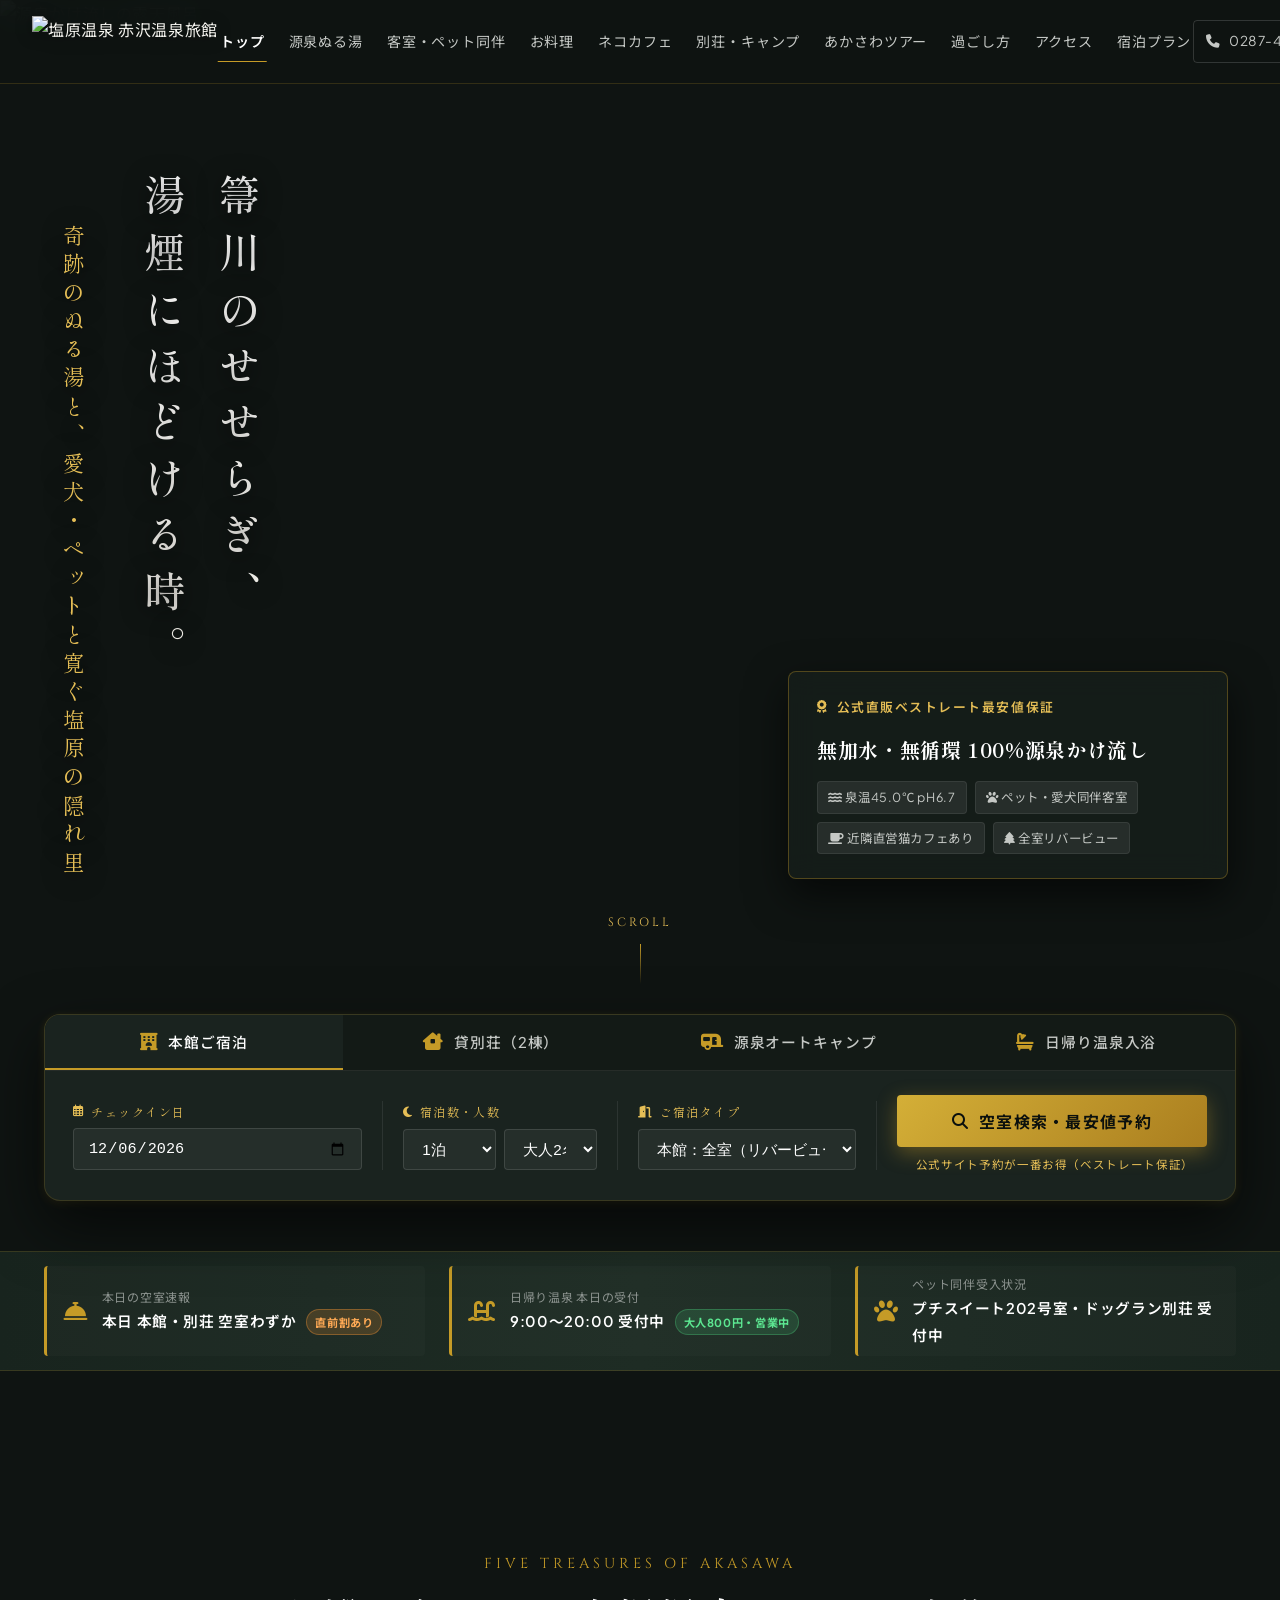
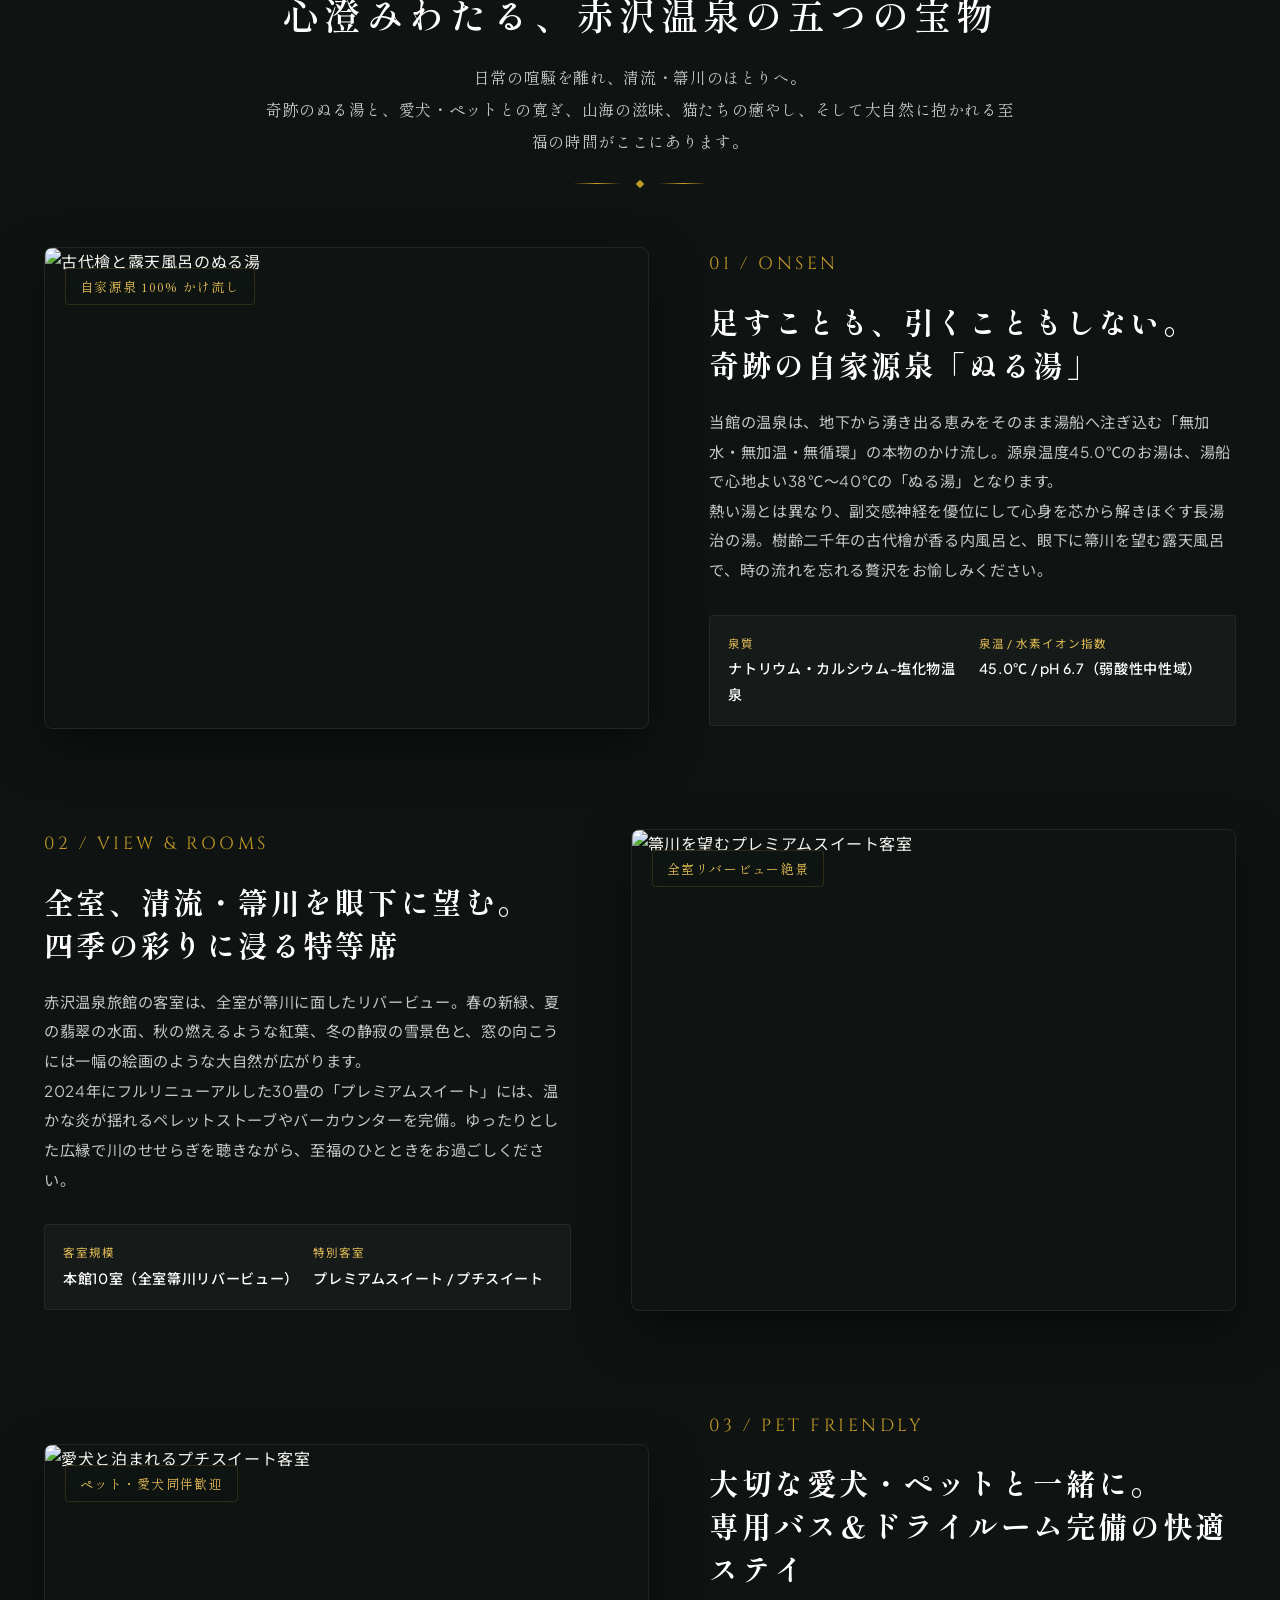
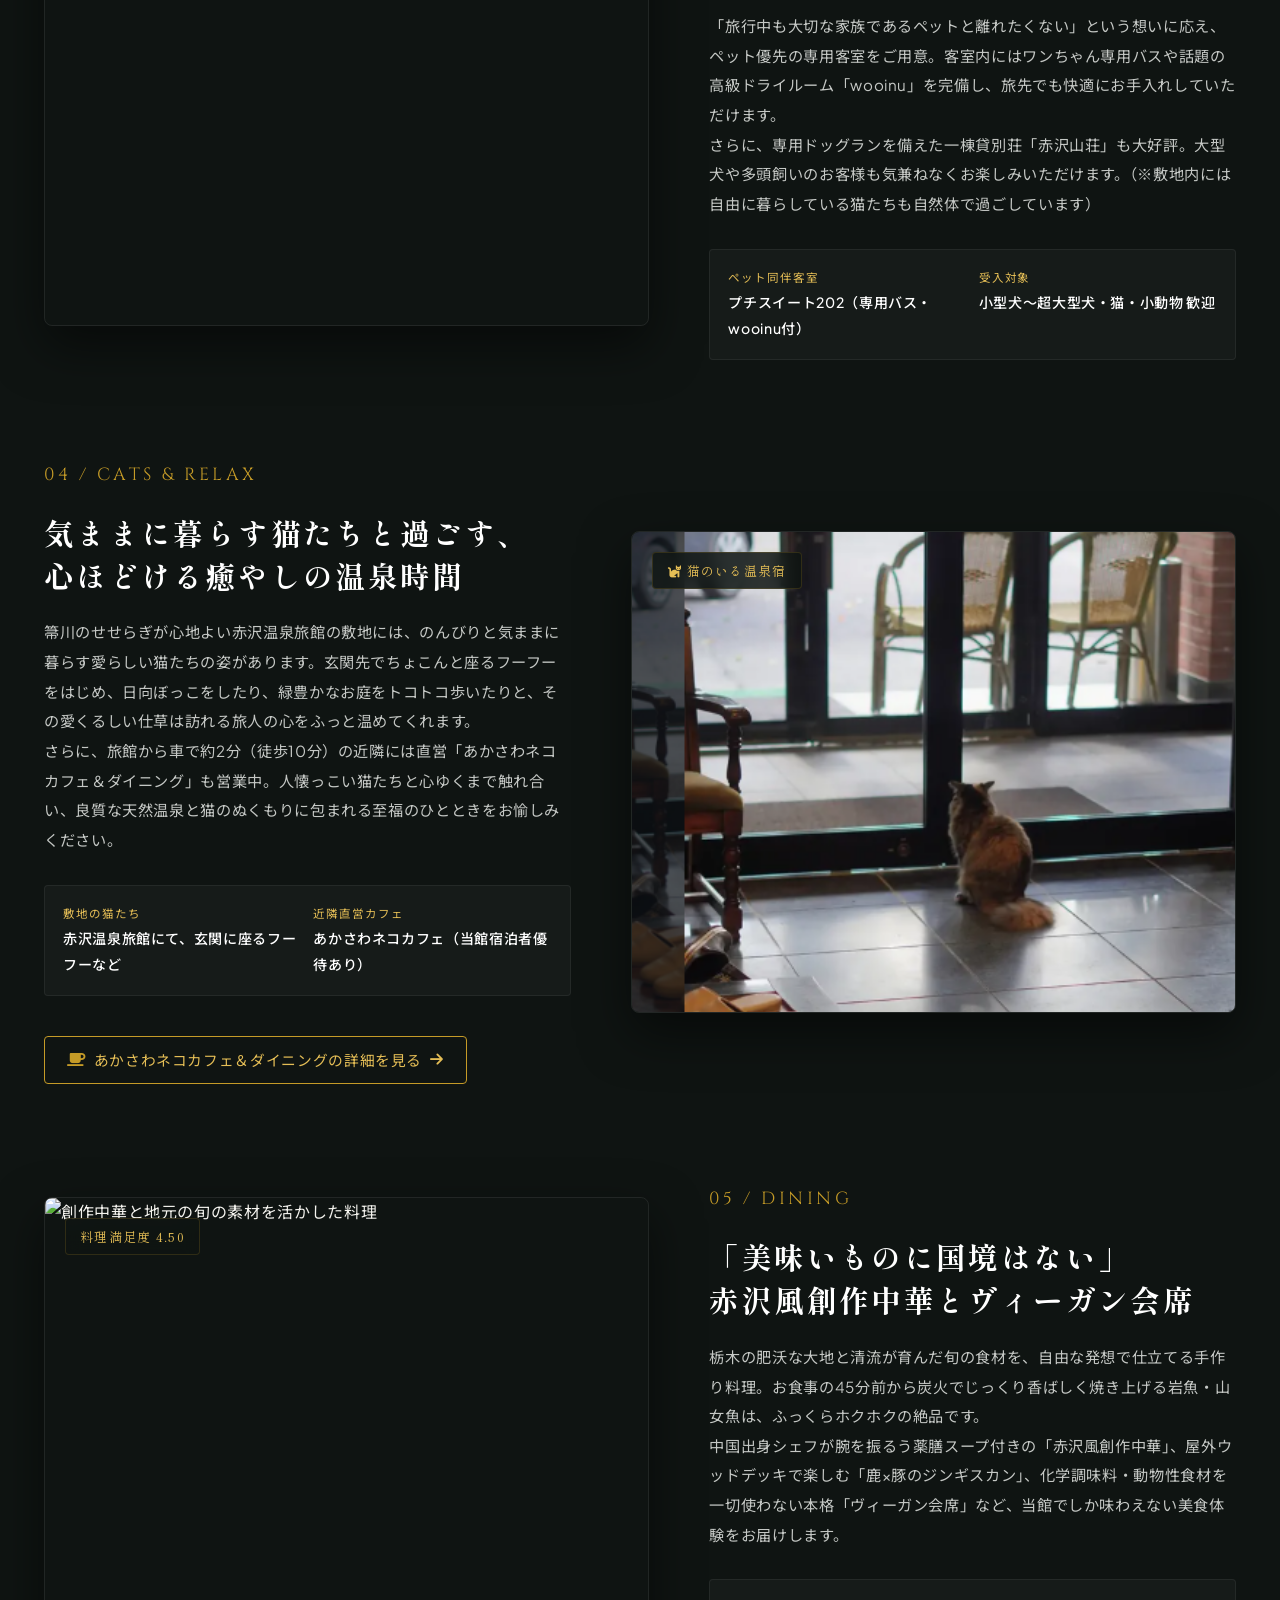
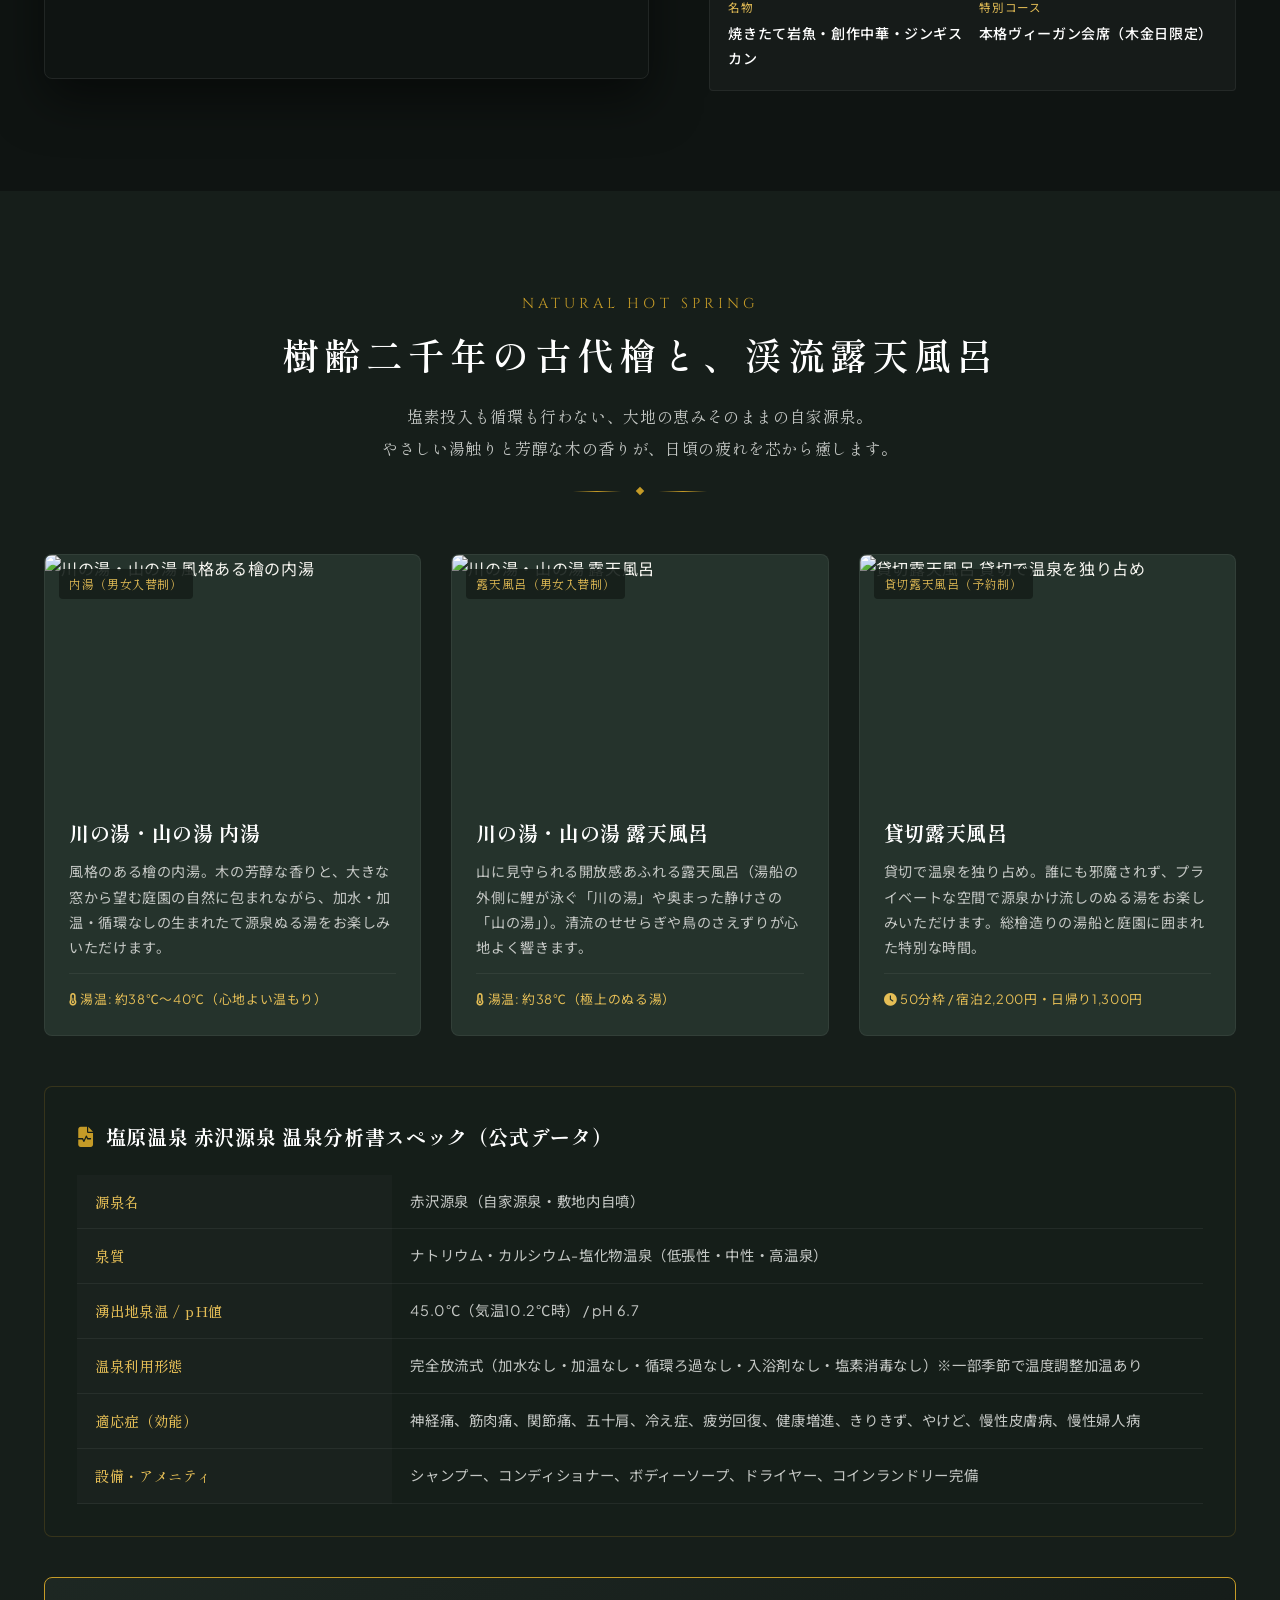
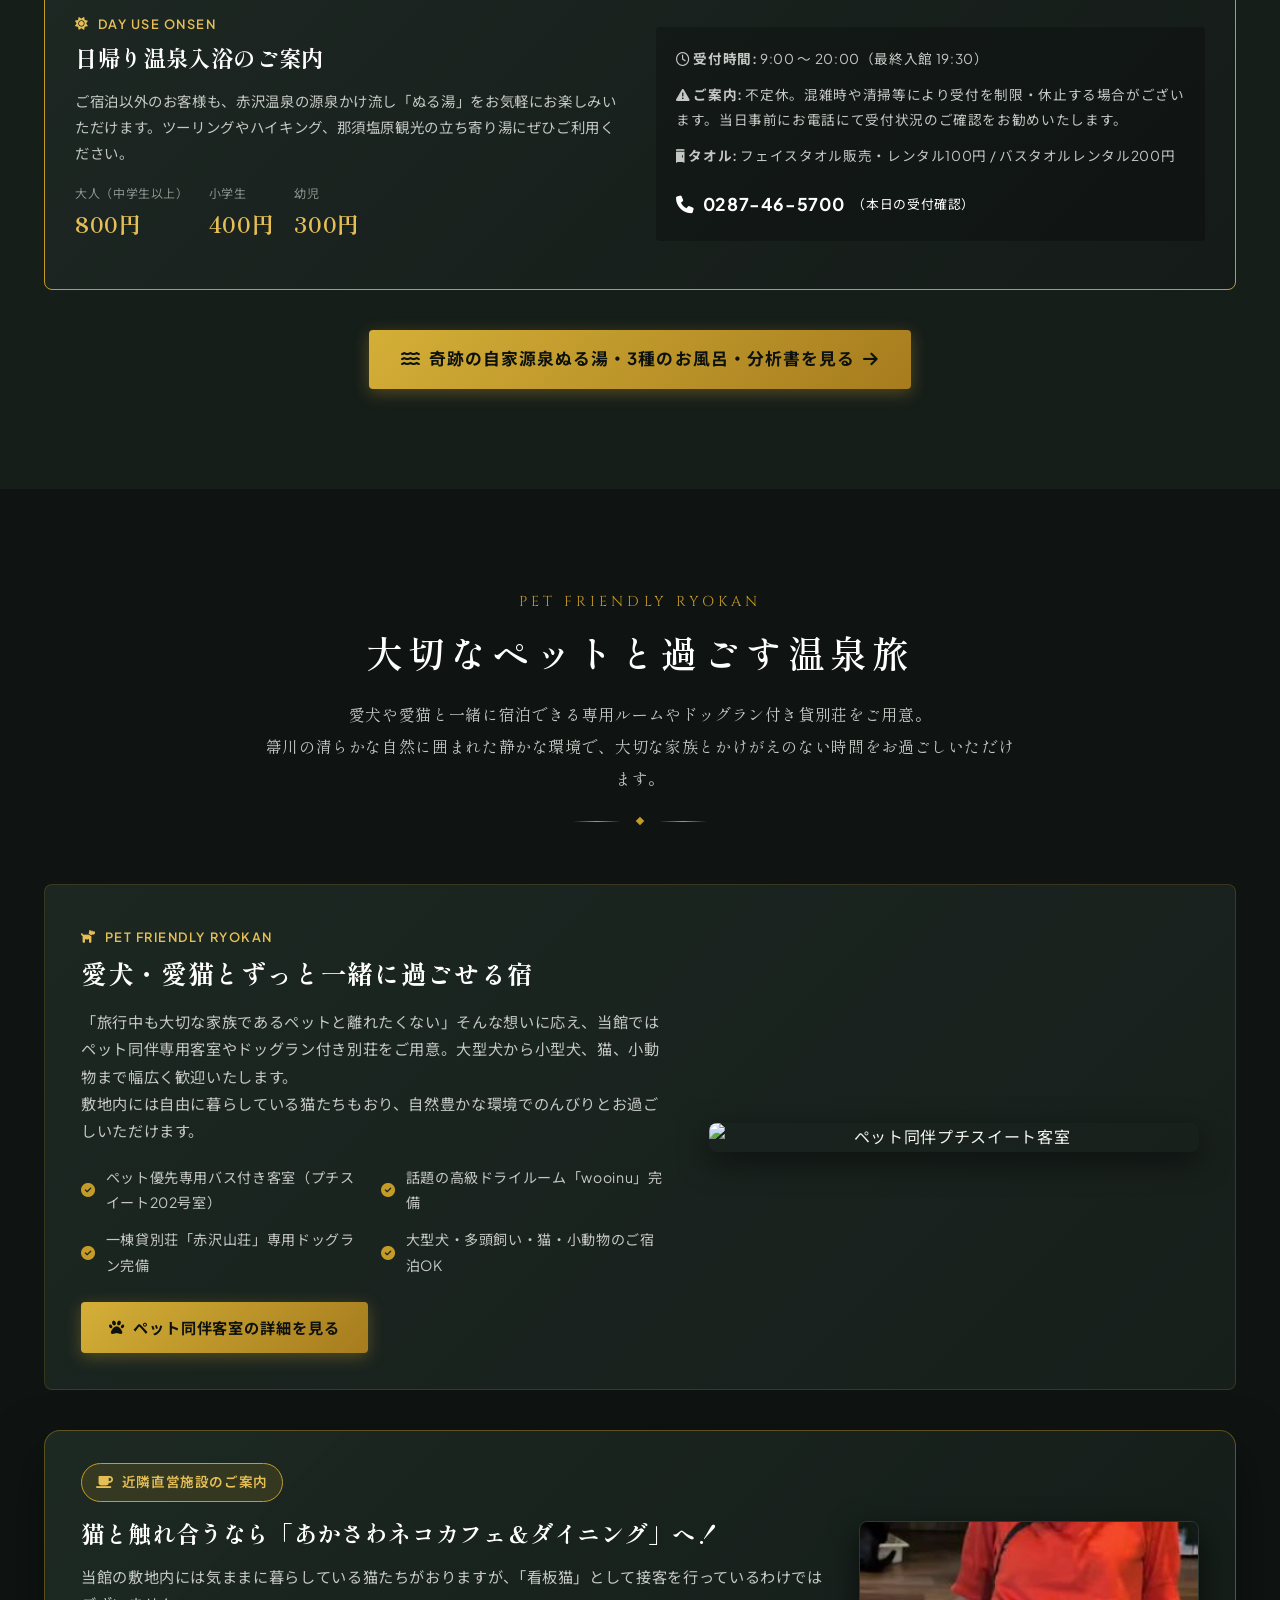
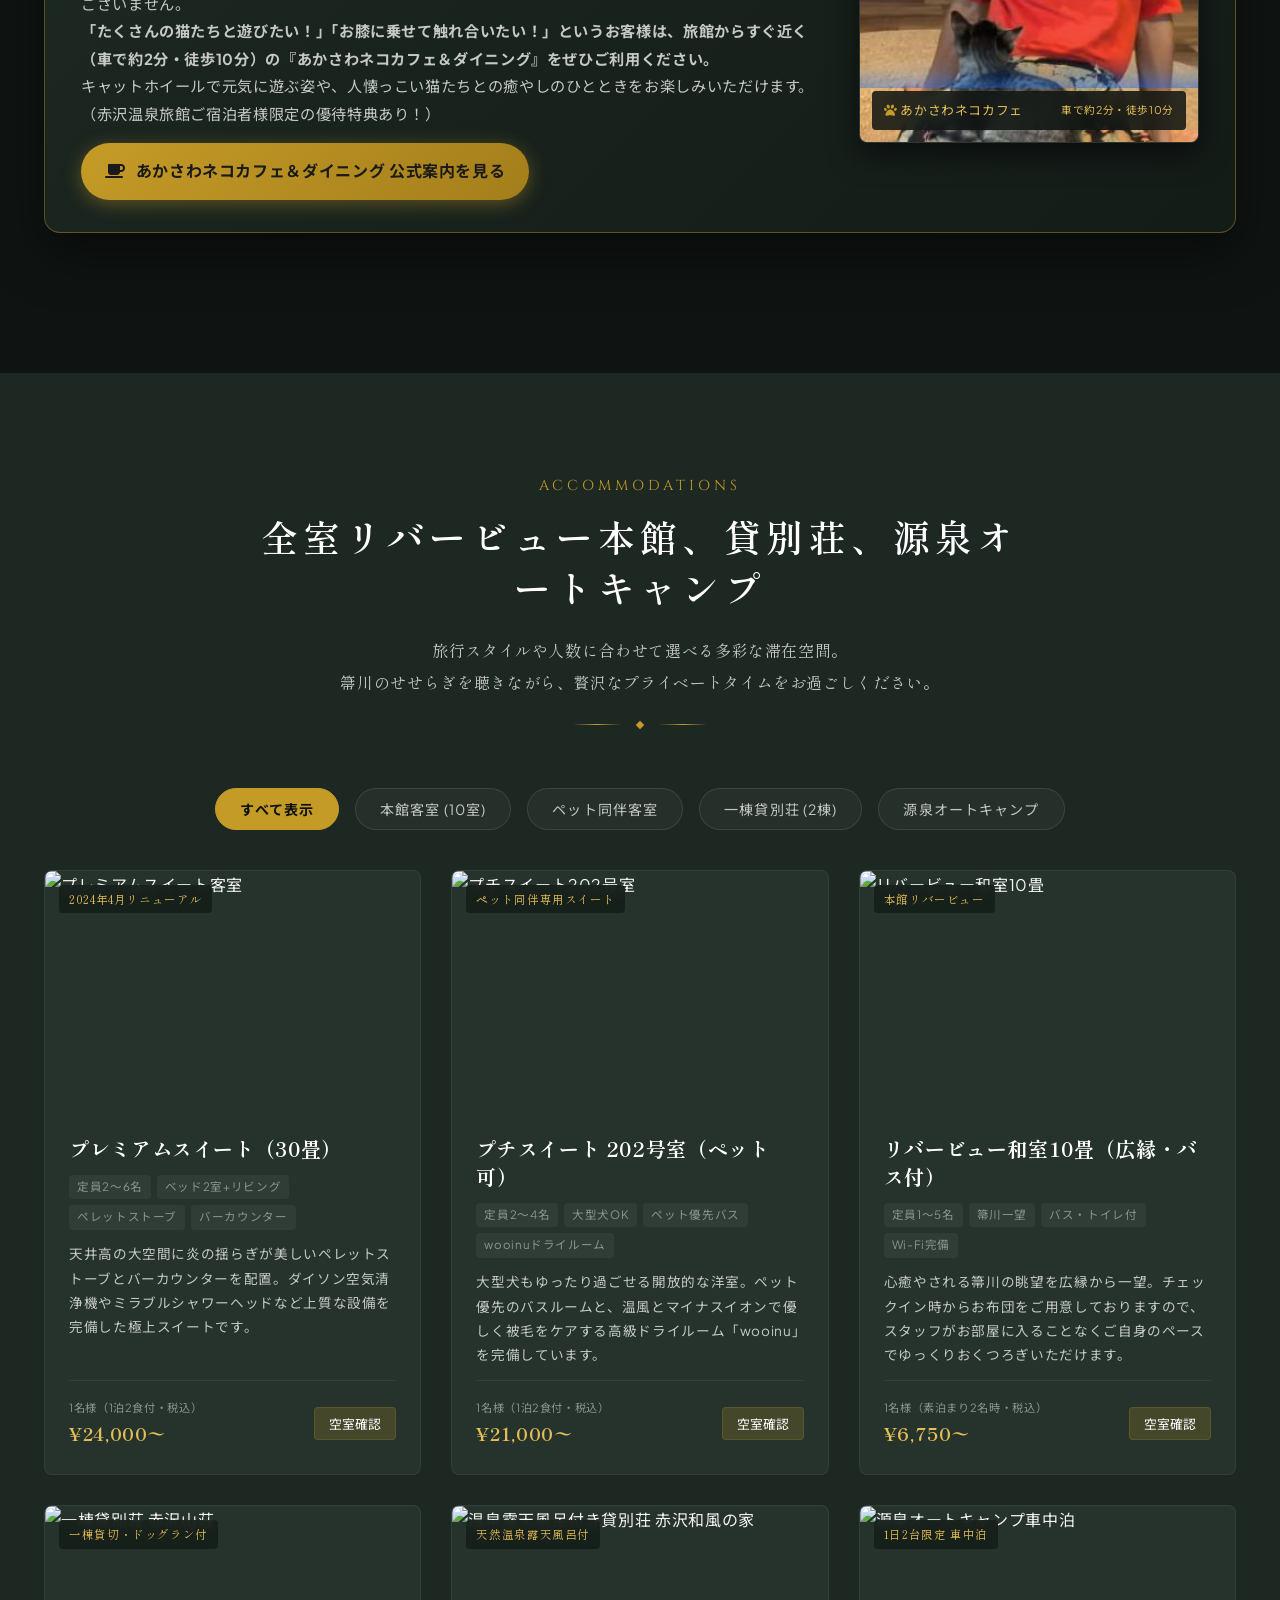
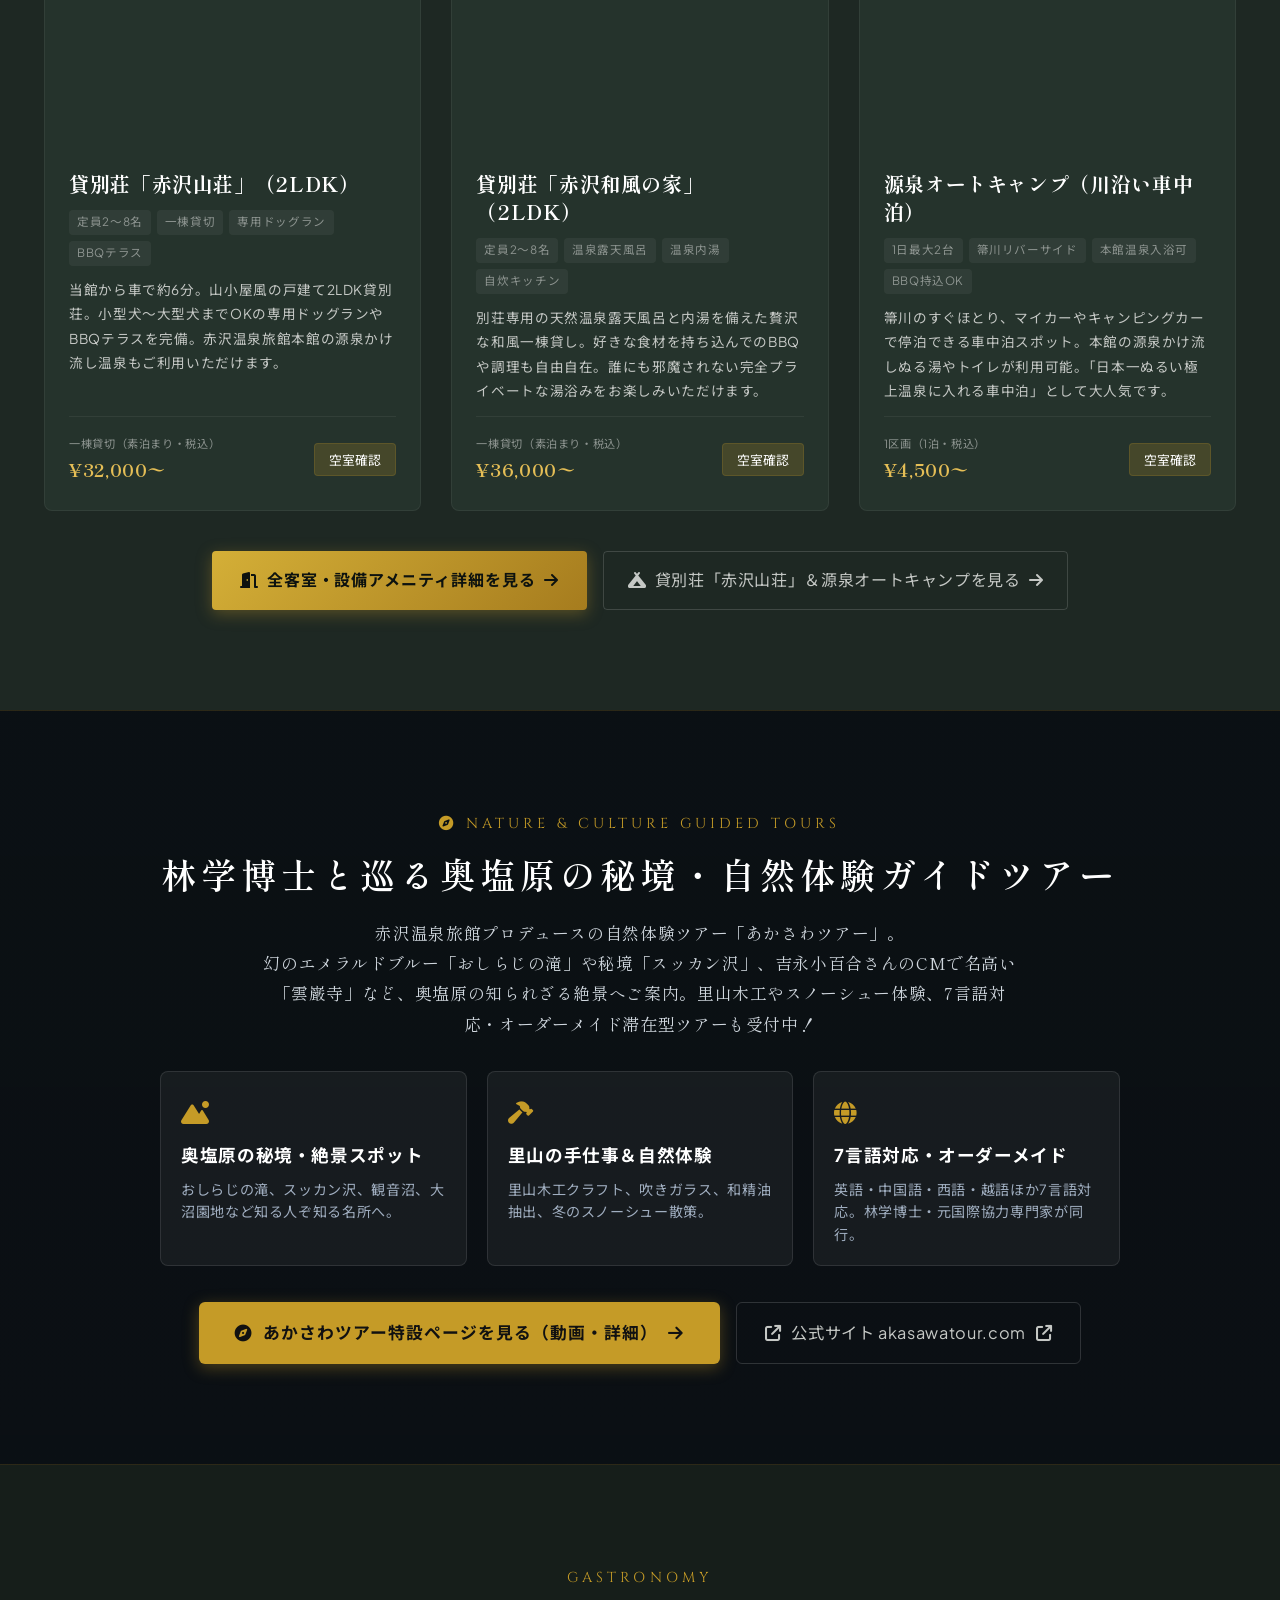
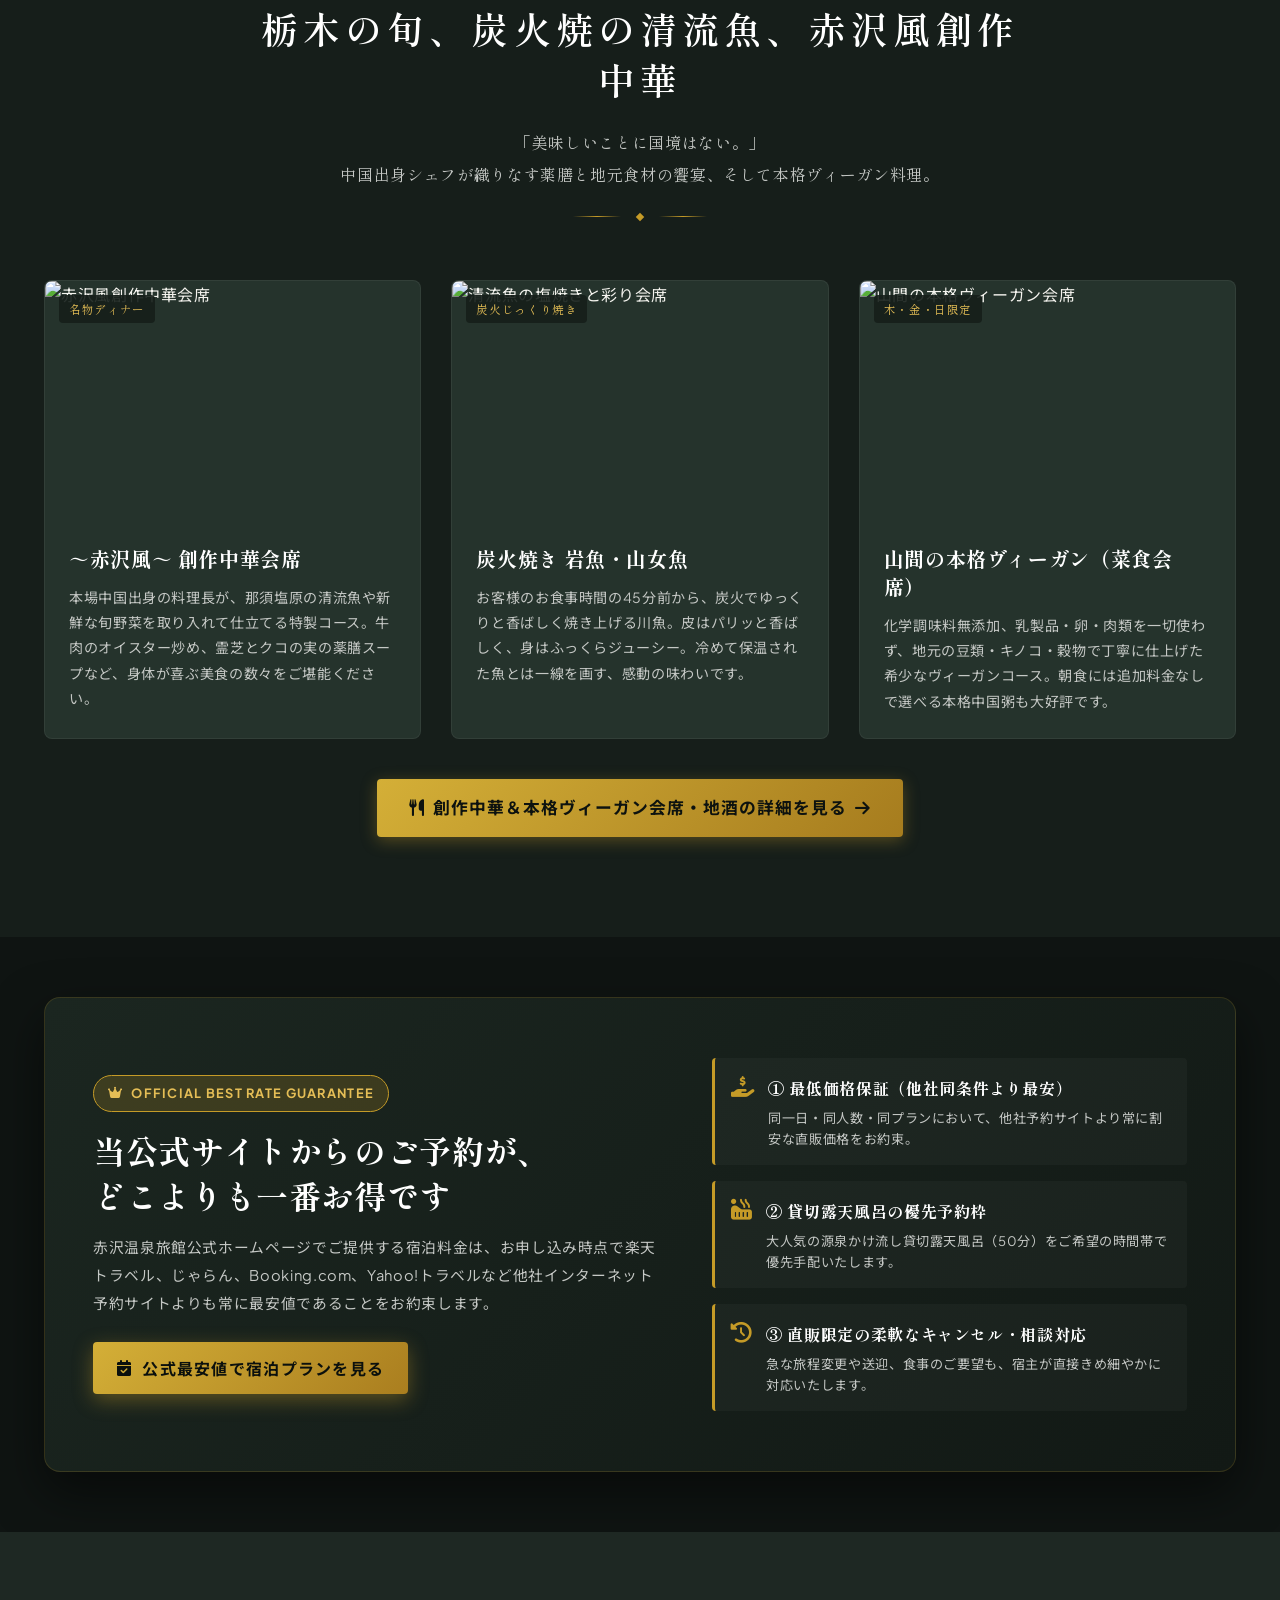
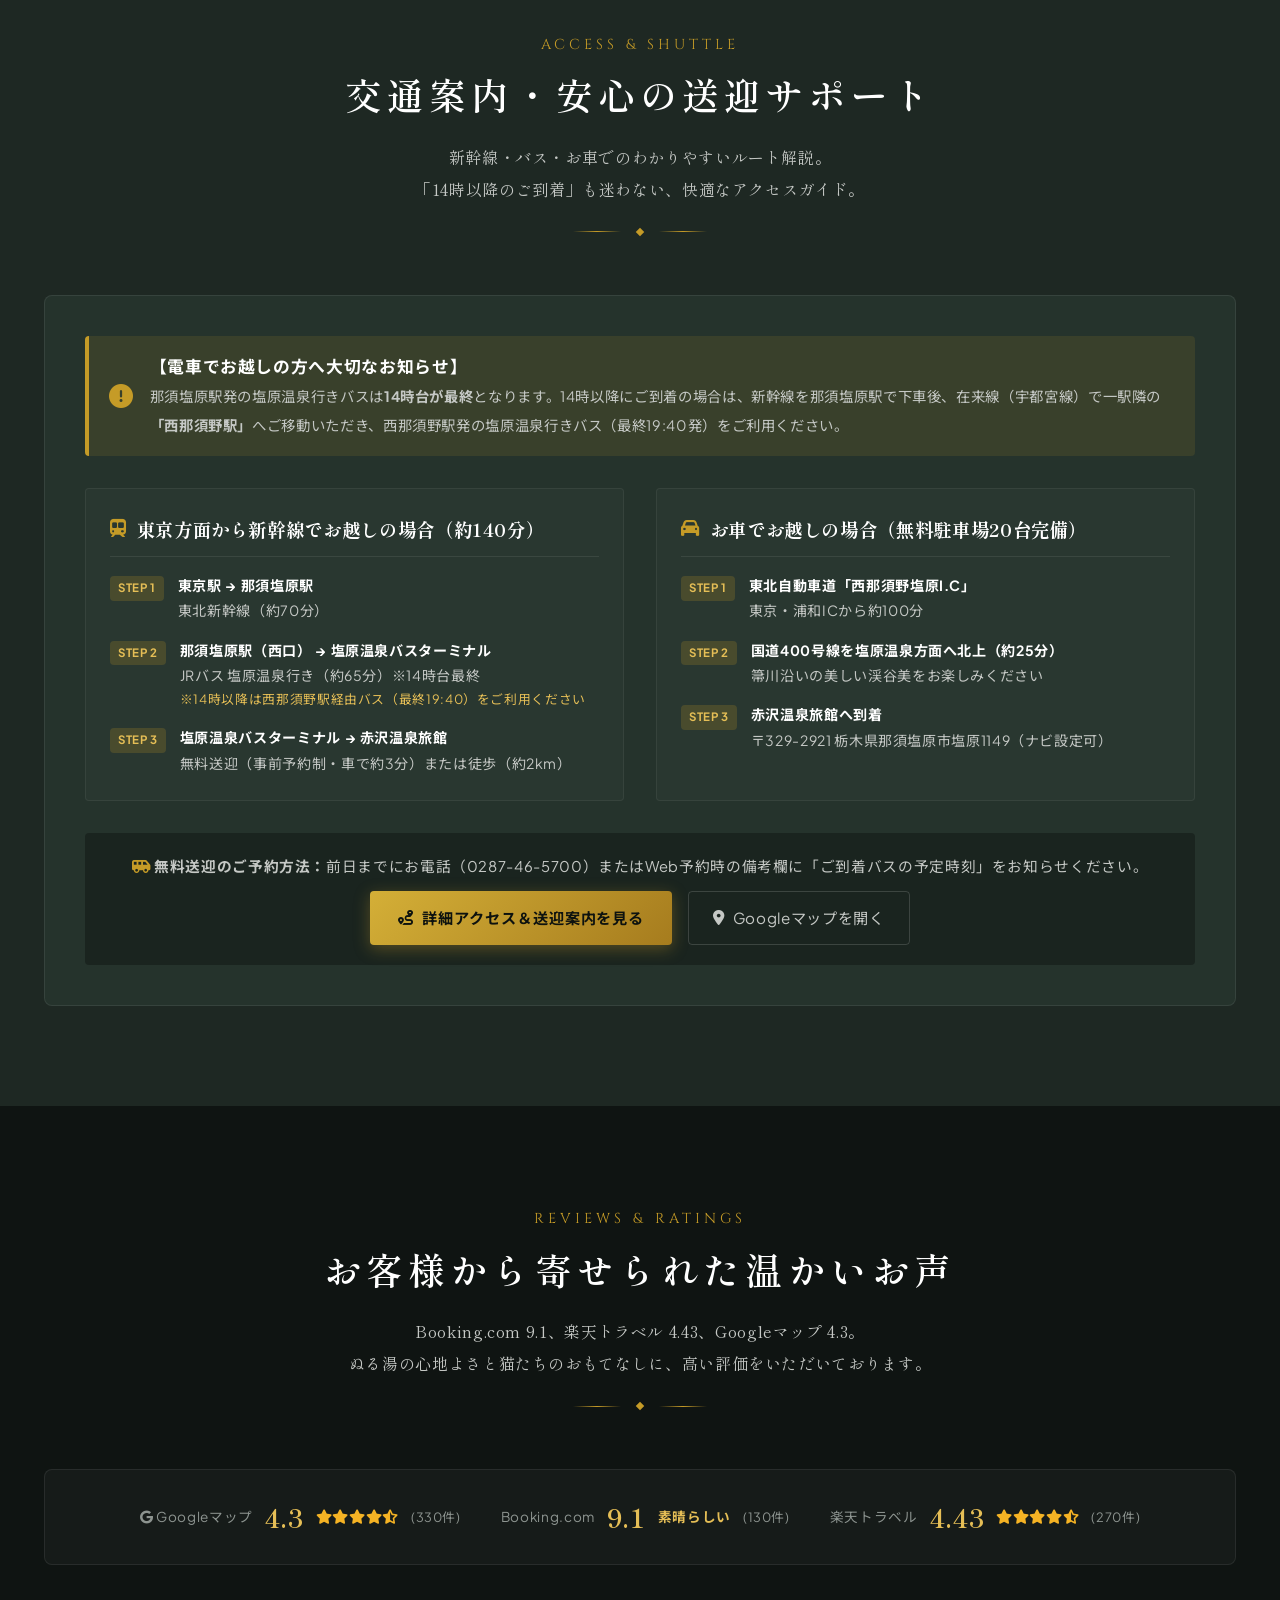
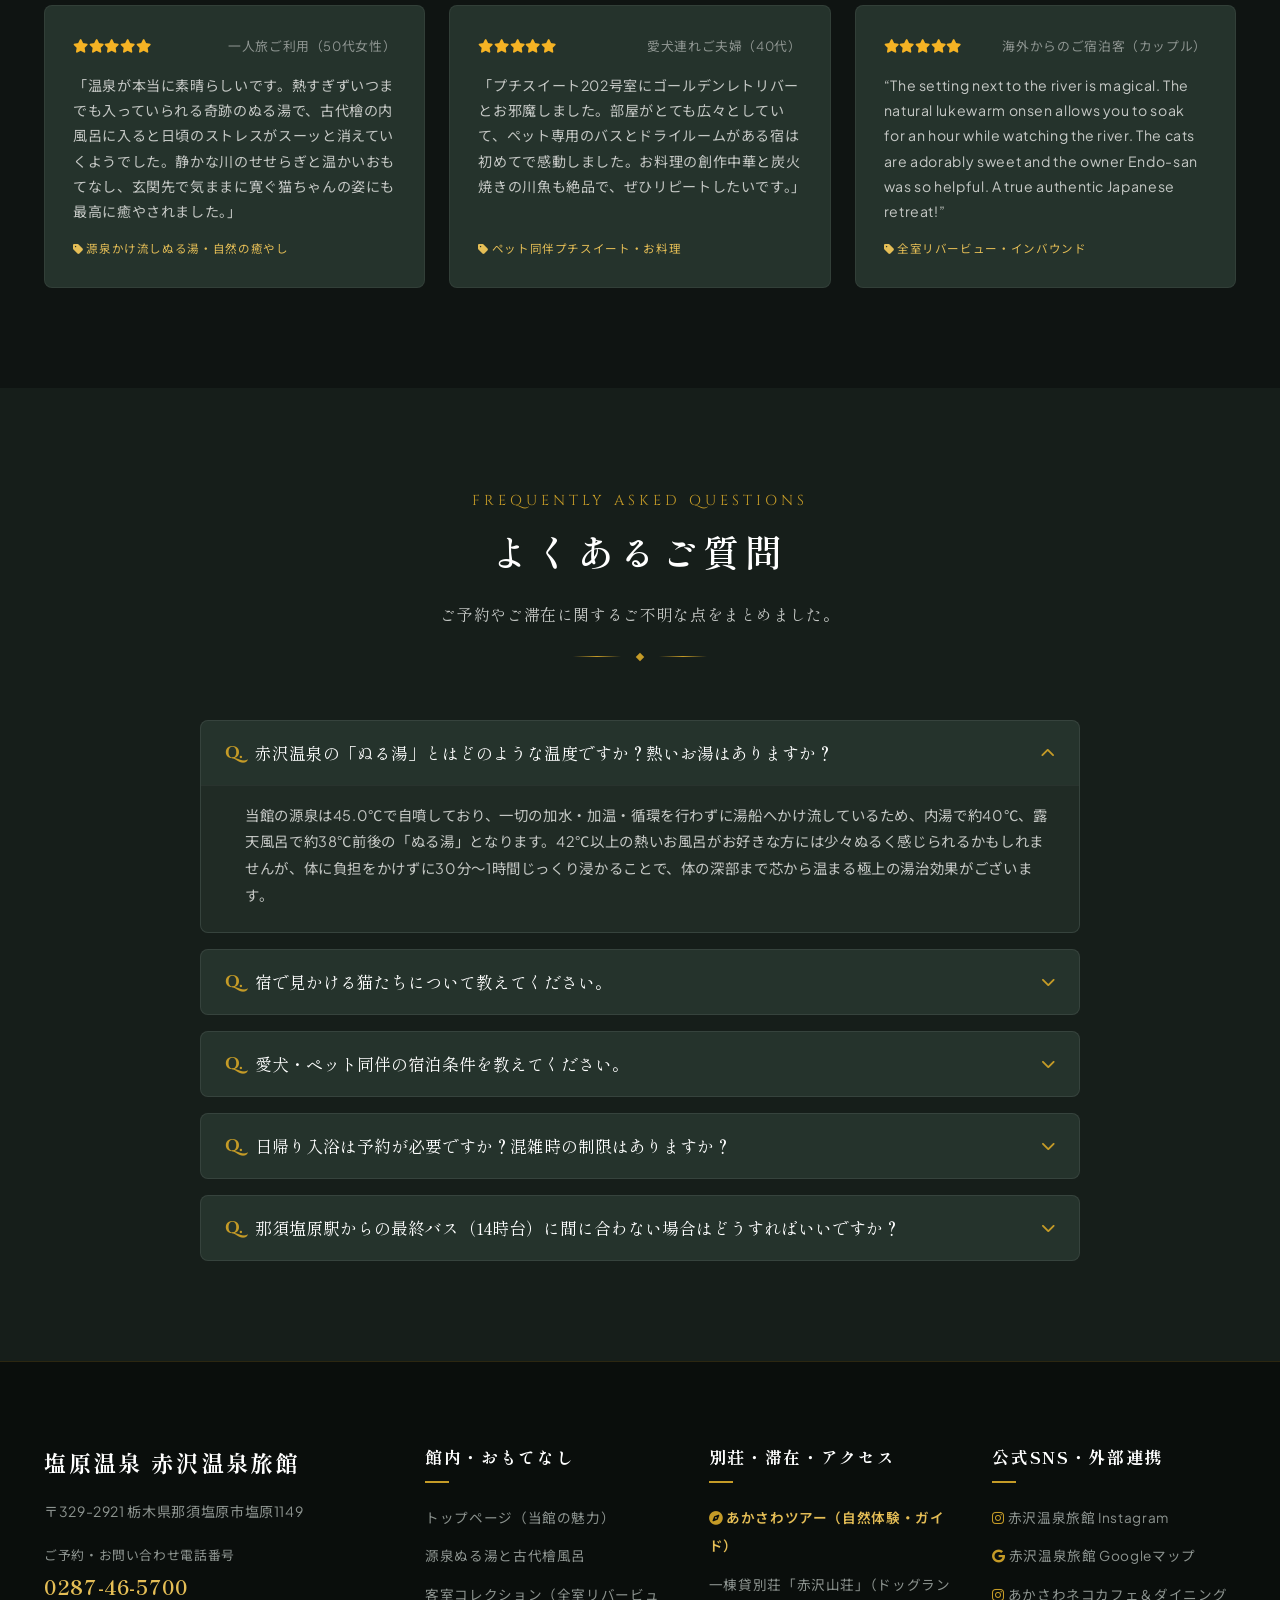
==== commit f64226fe: "Update story order (cats 4th with fufu photo, dining 5th) and footer SNS links" ====
--- a/index.html
+++ b/index.html
@@ -485,14 +485,45 @@
           </div>
         </article>
 
-        <!-- ストーリー 4: 食事 -->
+        <!-- ストーリー 4: 猫のいる温泉宿 -->
         <article class="story-card reverse">
+          <div class="story-image-box">
+            <img src="assets/catcafe/cat_fufu_entrance.jpg" alt="赤沢温泉旅館にて、玄関に座るフーフー">
+            <span class="story-img-tag"><i class="fa-solid fa-cat"></i> 猫のいる温泉宿</span>
+          </div>
+          <div class="story-content-box">
+            <span class="story-index">04 / CATS & RELAX</span>
+            <h3 class="story-heading">気ままに暮らす猫たちと過ごす、<br>心ほどける癒やしの温泉時間</h3>
+            <p class="story-desc">
+              箒川のせせらぎが心地よい赤沢温泉旅館の敷地には、のんびりと気ままに暮らす愛らしい猫たちの姿があります。玄関先でちょこんと座るフーフーをはじめ、日向ぼっこをしたり、緑豊かなお庭をトコトコ歩いたりと、その愛くるしい仕草は訪れる旅人の心をふっと温めてくれます。<br>
+              さらに、旅館から車で約2分（徒歩10分）の近隣には直営「あかさわネコカフェ＆ダイニング」も営業中。人懐っこい猫たちと心ゆくまで触れ合い、良質な天然温泉と猫のぬくもりに包まれる至福のひとときをお愉しみください。
+            </p>
+            <div class="story-specs">
+              <div class="story-spec-item">
+                <span class="story-spec-label">敷地の猫たち</span>
+                <span class="story-spec-val">赤沢温泉旅館にて、玄関に座るフーフーなど</span>
+              </div>
+              <div class="story-spec-item">
+                <span class="story-spec-label">近隣直営カフェ</span>
+                <span class="story-spec-val">あかさわネコカフェ（当館宿泊者優待あり）</span>
+              </div>
+            </div>
+            <div style="margin-top: 20px;">
+              <a href="catcafe.html" class="btn-header-tel" style="display: inline-flex; align-items: center; gap: 8px; font-size: 0.92rem; padding: 10px 22px; border-radius: 4px; border: 1px solid var(--color-gold); color: var(--color-gold-light); text-decoration: none;">
+                <i class="fa-solid fa-mug-saucer text-gold"></i> あかさわネコカフェ＆ダイニングの詳細を見る <i class="fa-solid fa-arrow-right"></i>
+              </a>
+            </div>
+          </div>
+        </article>
+
+        <!-- ストーリー 5: 食事 -->
+        <article class="story-card">
           <div class="story-image-box">
             <img src="https://akasawaonsen.com/wp03/wp-content/uploads/2025/02/mmexport1591193109588-%E4%B8%AD%E8%8F%AF%E3%81%AE%E4%BE%8B.jpg" alt="創作中華と地元の旬の素材を活かした料理">
             <span class="story-img-tag">料理満足度 4.50</span>
           </div>
           <div class="story-content-box">
-            <span class="story-index">04 / DINING</span>
+            <span class="story-index">05 / DINING</span>
             <h3 class="story-heading">「美味いものに国境はない」<br>赤沢風創作中華とヴィーガン会席</h3>
             <p class="story-desc">
               栃木の肥沃な大地と清流が育んだ旬の食材を、自由な発想で仕立てる手作り料理。お食事の45分前から炭火でじっくり香ばしく焼き上げる岩魚・山女魚は、ふっくらホクホクの絶品です。<br>
@@ -507,37 +538,6 @@
                 <span class="story-spec-label">特別コース</span>
                 <span class="story-spec-val">本格ヴィーガン会席（木金日限定）</span>
               </div>
-            </div>
-          </div>
-        </article>
-
-        <!-- ストーリー 5: 猫のいる温泉宿 -->
-        <article class="story-card">
-          <div class="story-image-box">
-            <img src="assets/catcafe/insta_cat_1.jpg" alt="赤沢温泉旅館 猫のいる風景">
-            <span class="story-img-tag"><i class="fa-solid fa-cat"></i> 猫のいる温泉宿</span>
-          </div>
-          <div class="story-content-box">
-            <span class="story-index">05 / CATS & RELAX</span>
-            <h3 class="story-heading">気ままに暮らす猫たちと過ごす、<br>心ほどける癒やしの温泉時間</h3>
-            <p class="story-desc">
-              箒川のせせらぎが心地よい赤沢温泉旅館の敷地には、のんびりと気ままに暮らす愛らしい猫たちの姿があります。玄関先で日向ぼっこをしたり、緑豊かなお庭をトコトコ歩いたりと、その自然体な仕草は訪れる旅人の心をふっと温めてくれます。<br>
-              さらに、旅館から車で約2分（徒歩10分）の近隣には直営「あかさわネコカフェ＆ダイニング」も営業中。人懐っこい猫たちと心ゆくまで触れ合い、良質な天然温泉と猫のぬくもりに包まれる至福のひとときをお愉しみください。
-            </p>
-            <div class="story-specs">
-              <div class="story-spec-item">
-                <span class="story-spec-label">敷地の猫たち</span>
-                <span class="story-spec-val">自然体で気ままに暮らす愛らしい猫たち</span>
-              </div>
-              <div class="story-spec-item">
-                <span class="story-spec-label">近隣直営カフェ</span>
-                <span class="story-spec-val">あかさわネコカフェ（当館宿泊者優待あり）</span>
-              </div>
-            </div>
-            <div style="margin-top: 20px;">
-              <a href="catcafe.html" class="btn-header-tel" style="display: inline-flex; align-items: center; gap: 8px; font-size: 0.92rem; padding: 10px 22px; border-radius: 4px; border: 1px solid var(--color-gold); color: var(--color-gold-light); text-decoration: none;">
-                <i class="fa-solid fa-mug-saucer text-gold"></i> あかさわネコカフェ＆ダイニングの詳細を見る <i class="fa-solid fa-arrow-right"></i>
-              </a>
             </div>
           </div>
         </article>
@@ -1481,8 +1481,9 @@
         <div>
           <h4 class="footer-col-title">公式SNS・外部連携</h4>
           <ul class="footer-links-list">
-            <li><a href="https://www.instagram.com/akasawa_catcafe/" target="_blank" rel="noopener noreferrer"><i class="fa-brands fa-instagram text-gold"></i> Instagram（あかさわネコカフェ）</a></li>
-            <li><a href="https://maps.google.com/?cid=ChIJtbVxpv-QH2ARRdUpPHo9aGM" target="_blank" rel="noopener noreferrer"><i class="fa-brands fa-google text-gold"></i> Googleマップ 口コミ</a></li>
+            <li><a href="https://www.instagram.com/akasawaonsen/" target="_blank" rel="noopener noreferrer"><i class="fa-brands fa-instagram text-gold"></i> 赤沢温泉旅館 Instagram</a></li>
+            <li><a href="https://www.google.com/searchviewer/10?start=10&client=mobilesearchapp&bih=647&biw=375&channel=iss&cs=0&hl=ja&rlz=1MDAPLA_jaJP1231&sca_esv=e382659ea6c1d15d&v=390.0.817388646&output=search&svid=CCYSDyoNCgsvZy8xdGQxdmpfYhgK&sa=X&ved=2ahUKEwjLrveG3dOXAxVqT2wGHUtjC1Q4ChC9LnoECAQQJw" target="_blank" rel="noopener noreferrer"><i class="fa-brands fa-google text-gold"></i> 赤沢温泉旅館 Googleマップ</a></li>
+            <li><a href="https://www.instagram.com/akasawa_catcafe/" target="_blank" rel="noopener noreferrer"><i class="fa-brands fa-instagram text-gold"></i> あかさわネコカフェ＆ダイニング</a></li>
             <li><a href="plan.html" style="color:var(--color-gold-light); font-weight:600;"><i class="fa-solid fa-crown text-gold"></i> 公式直販ベストレート最安値保証</a></li>
           </ul>
         </div>
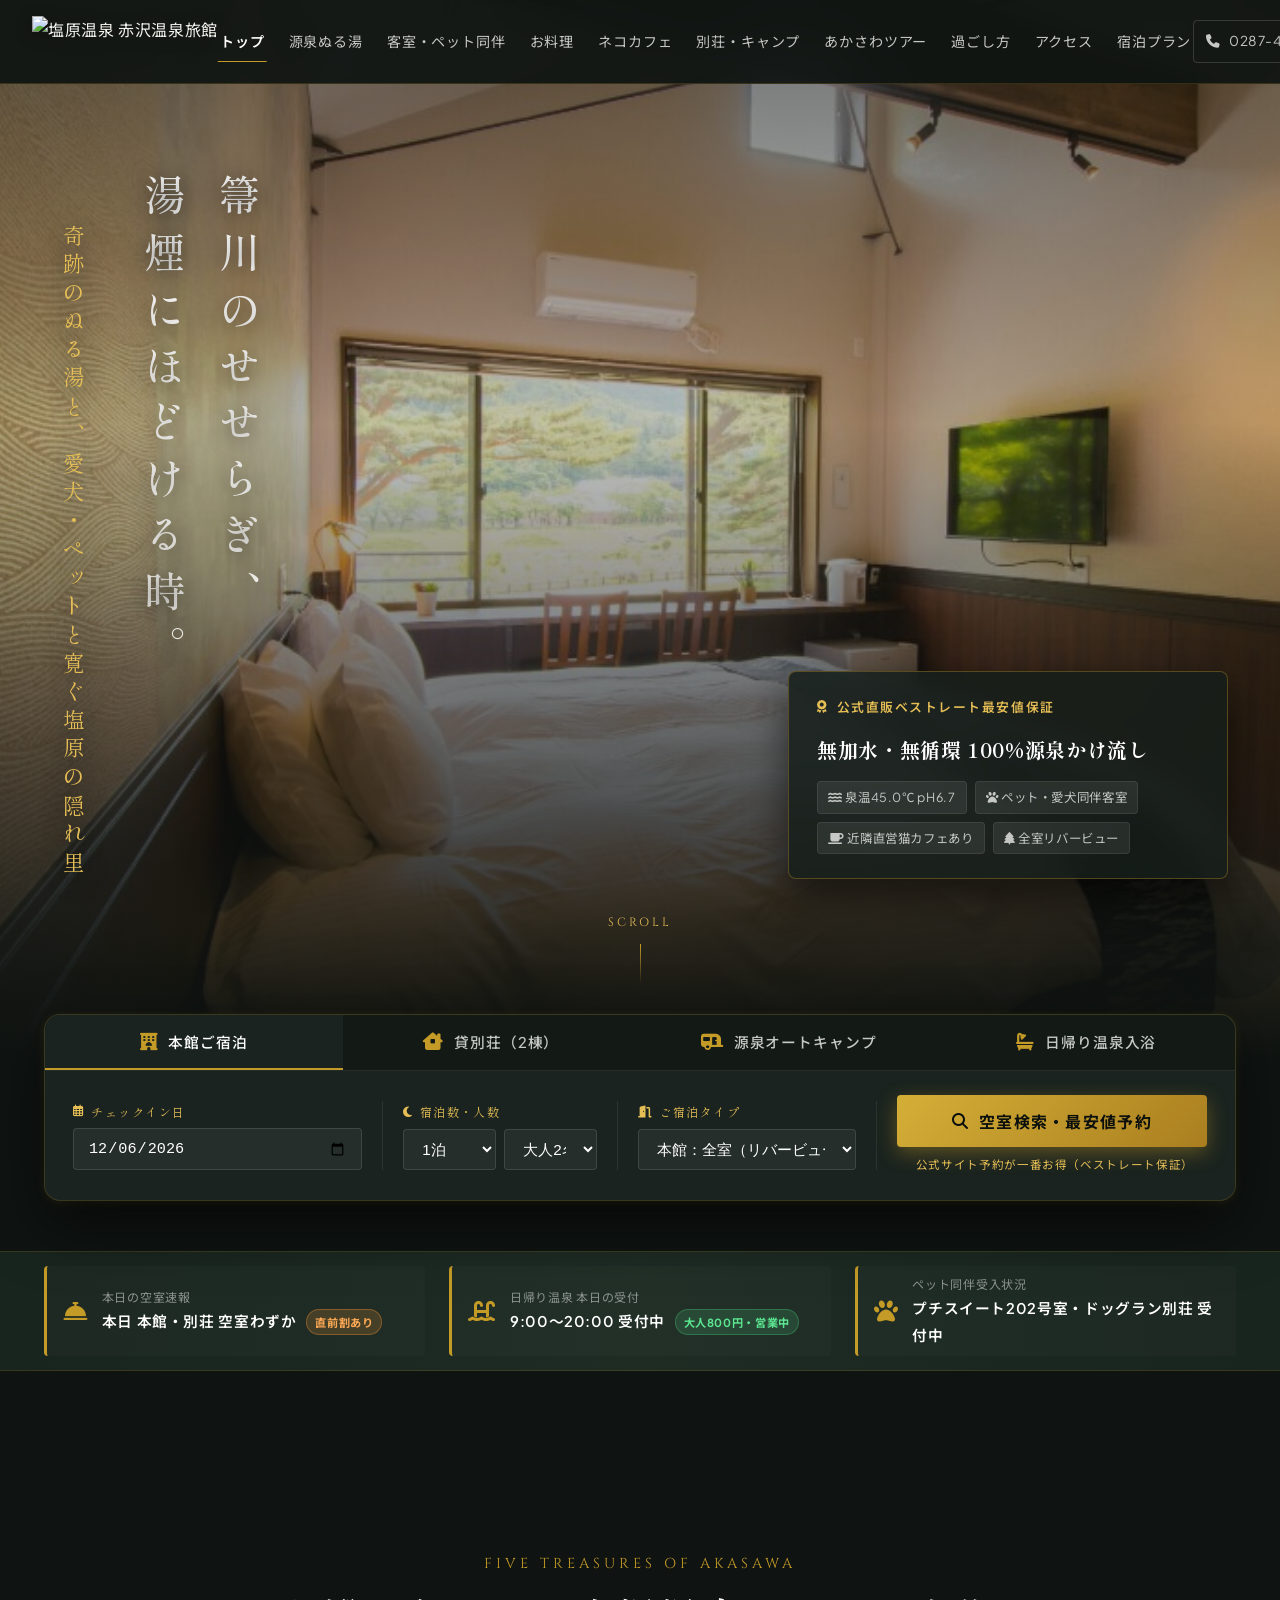
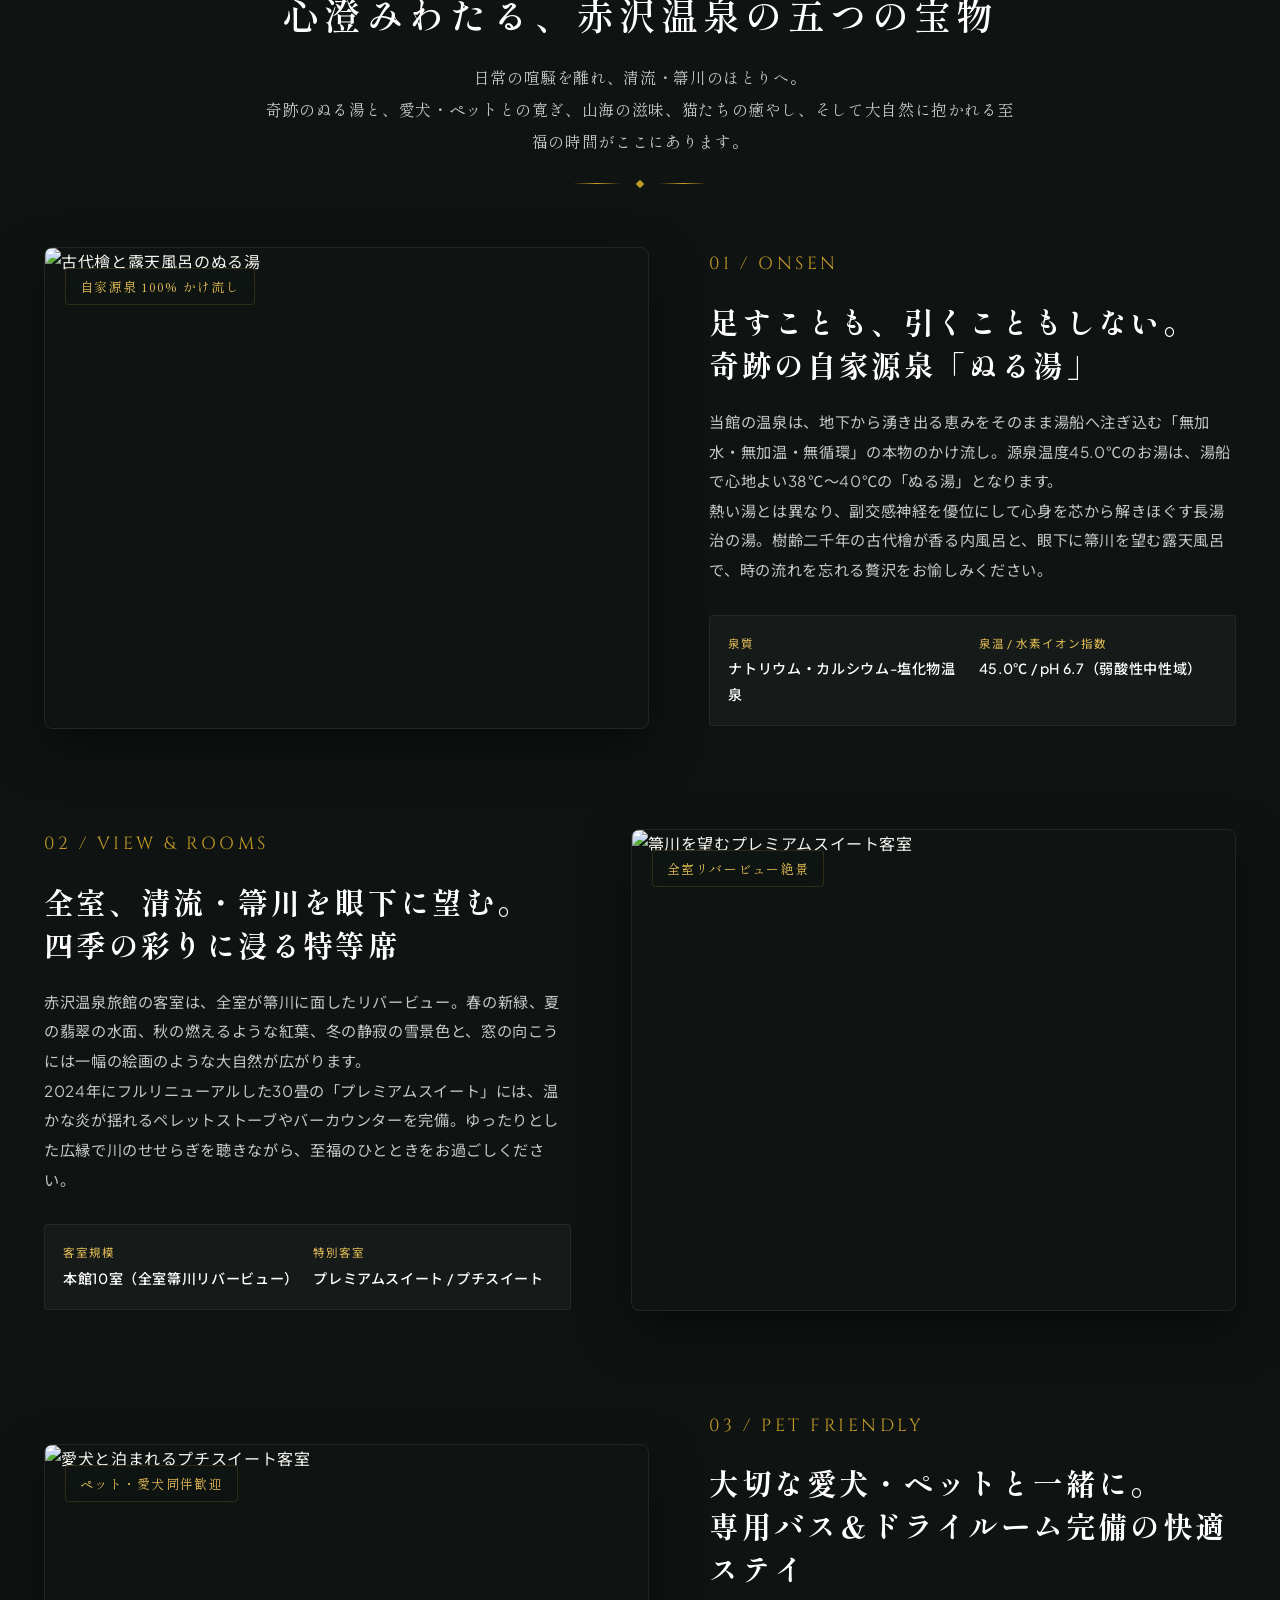
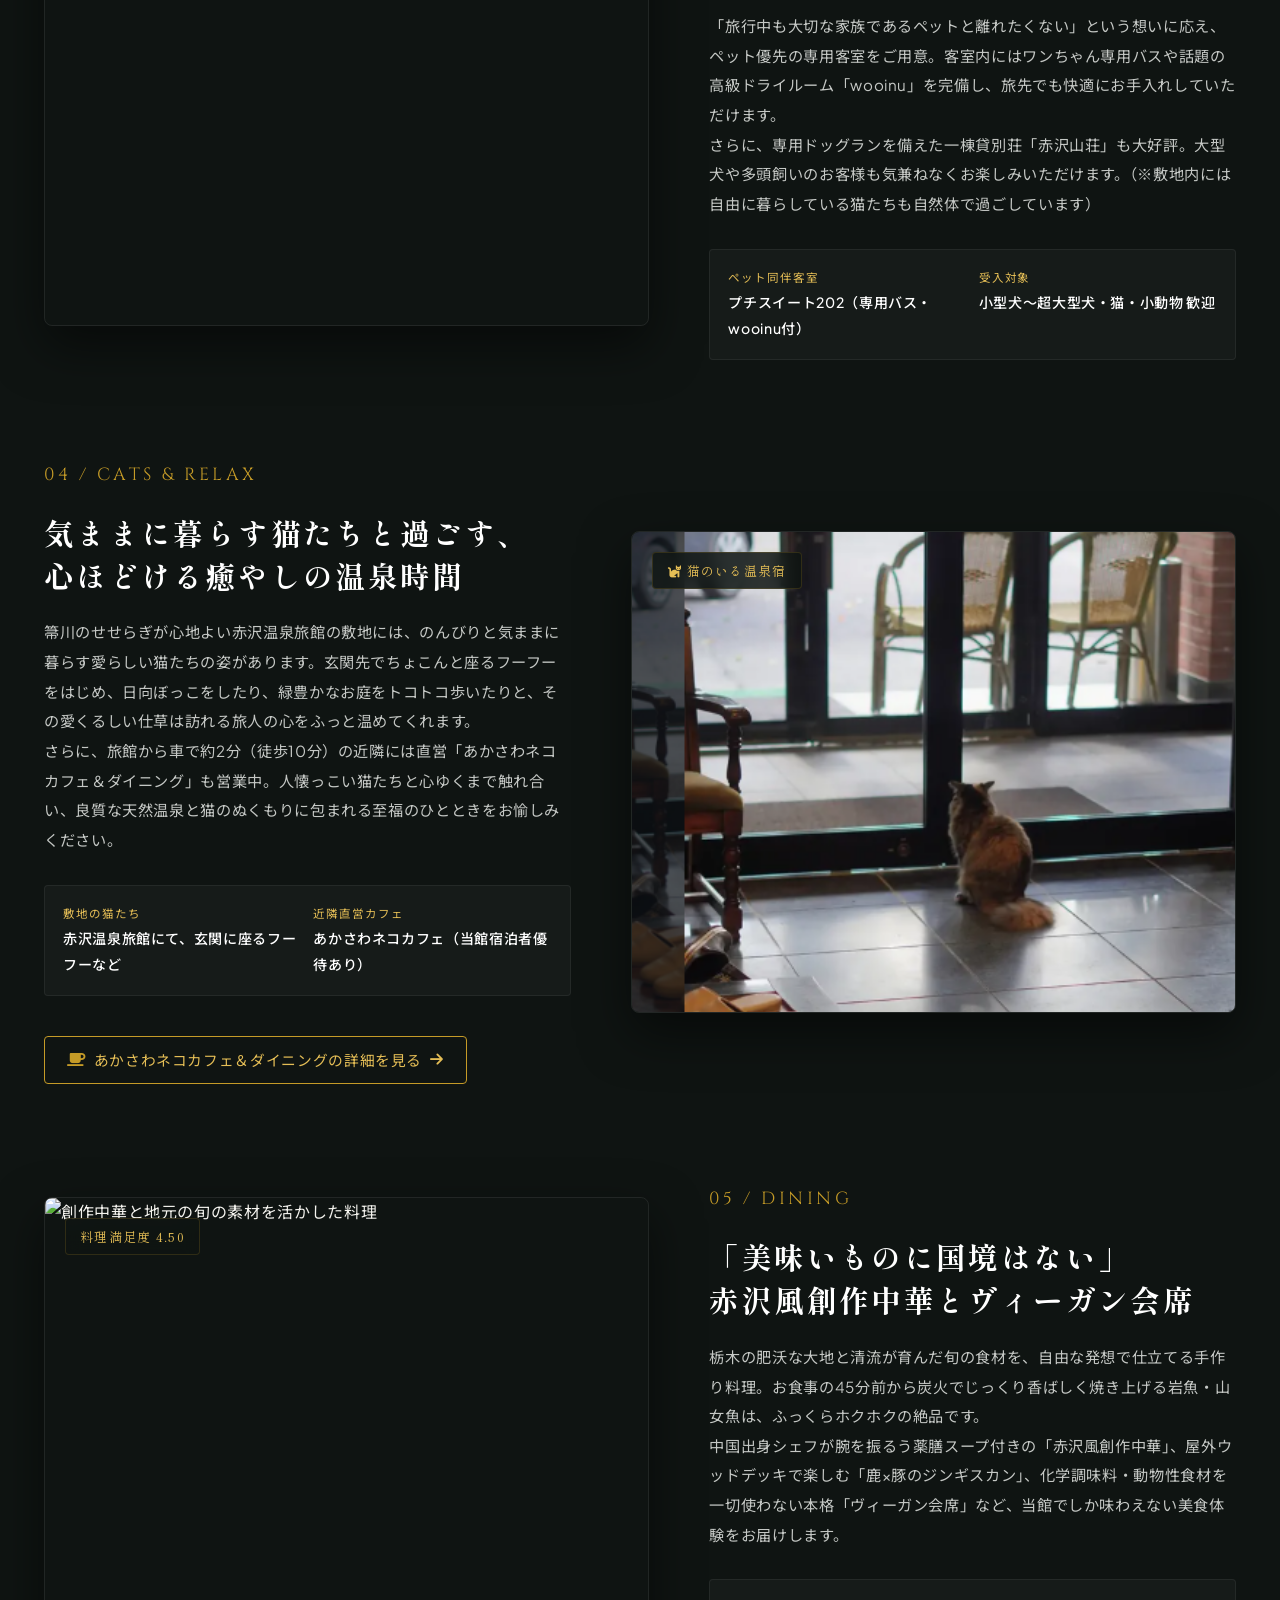
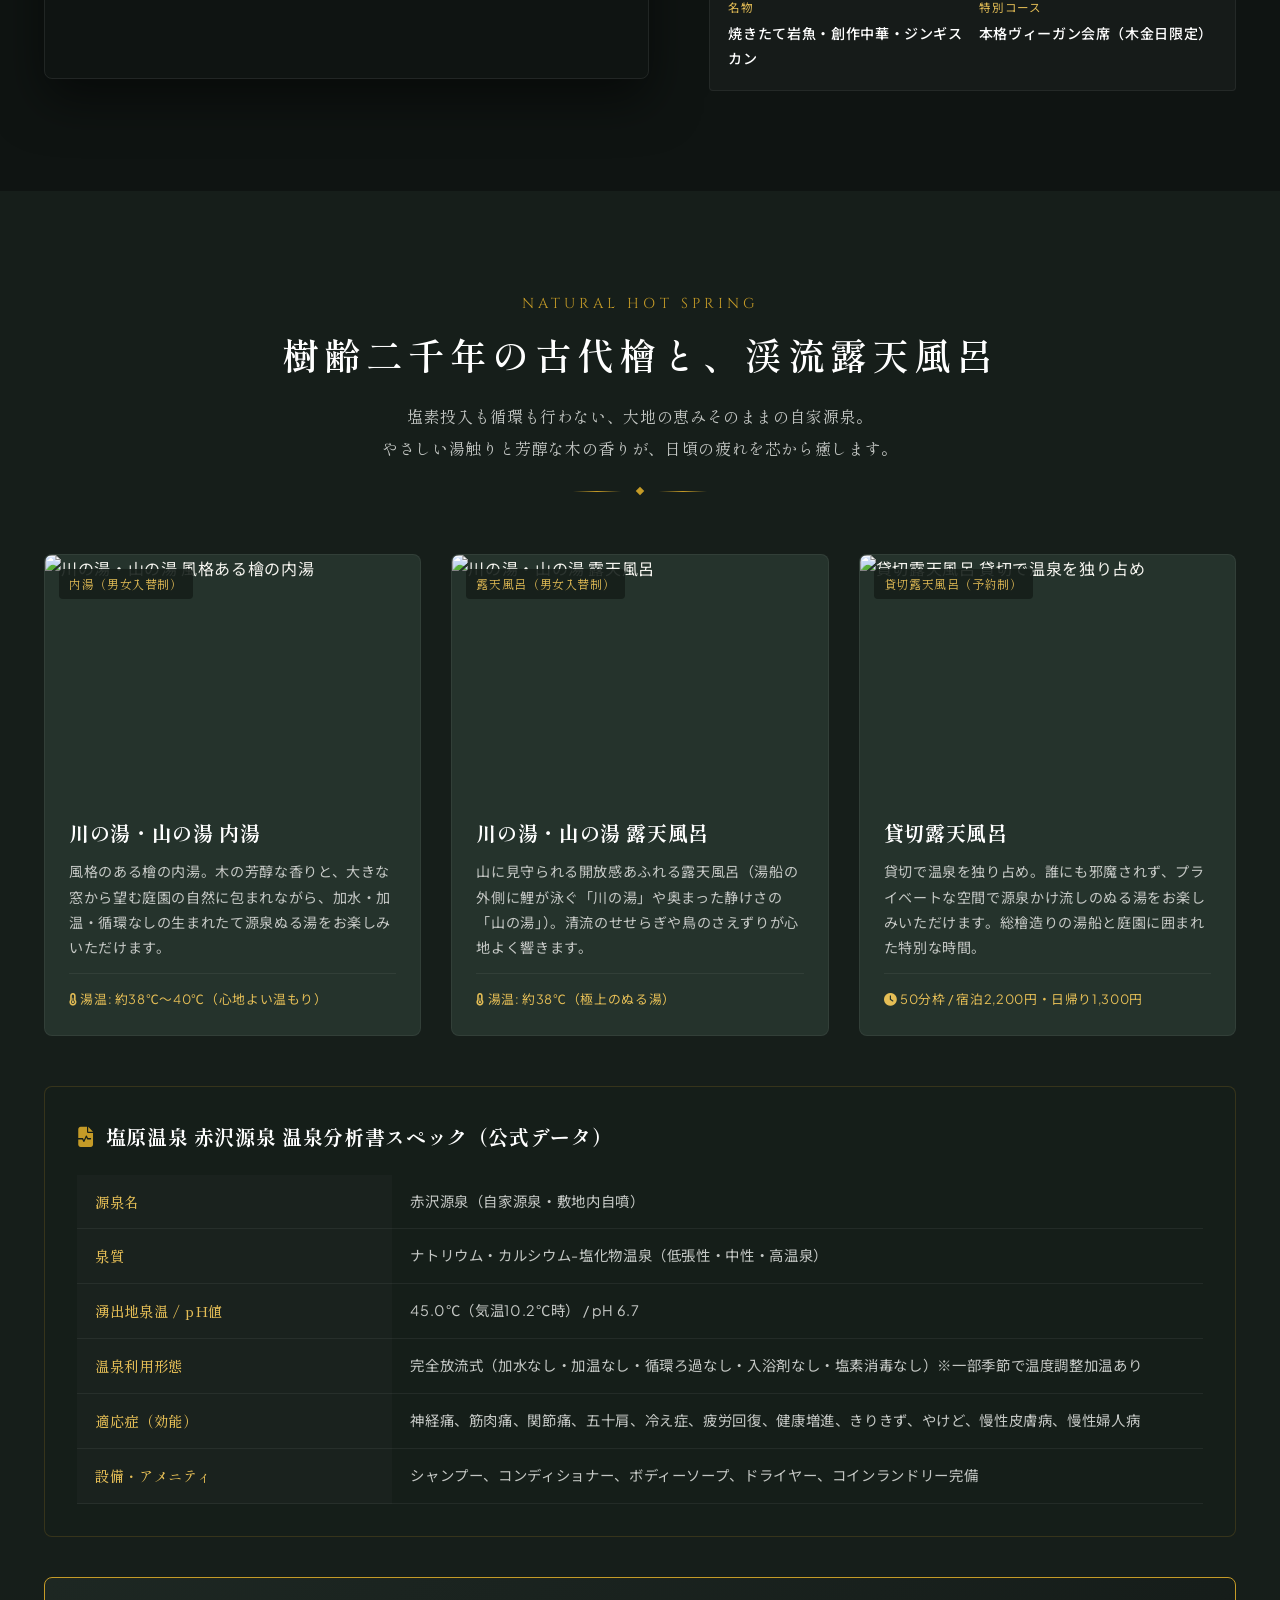
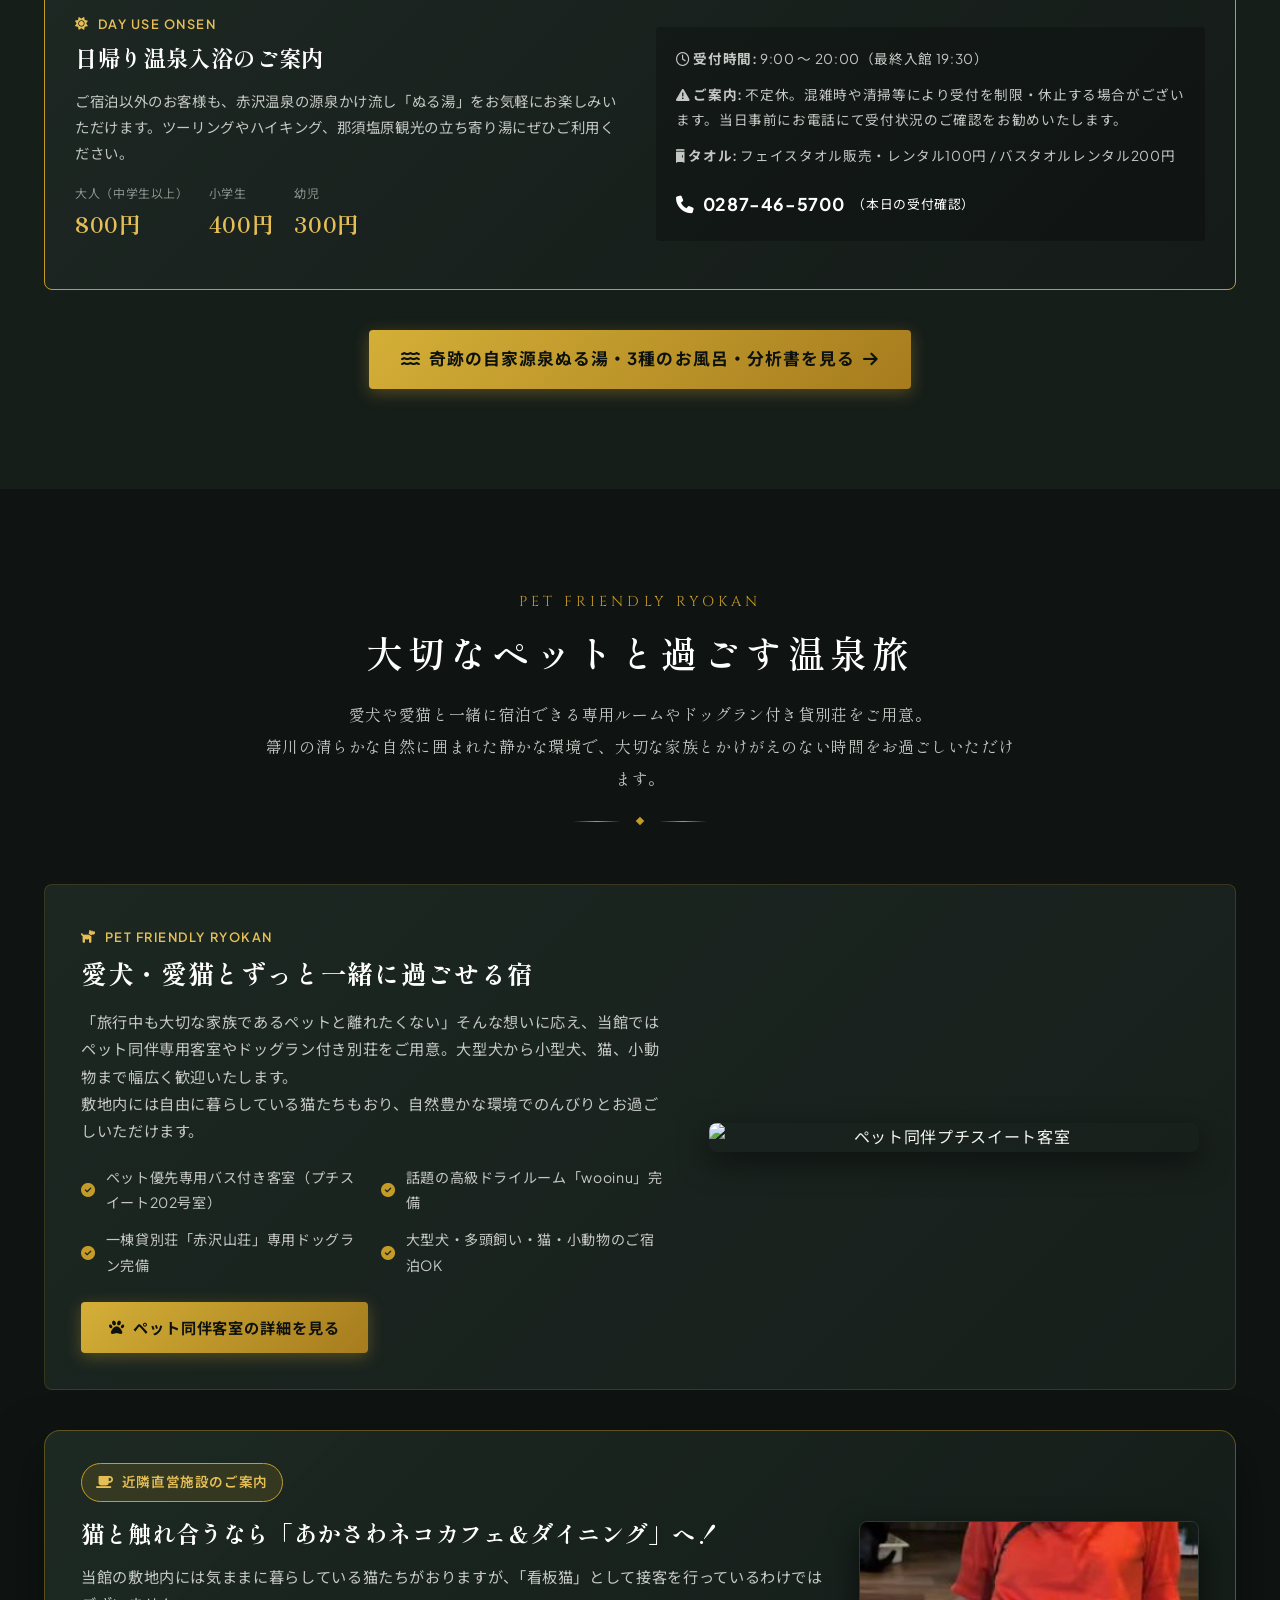
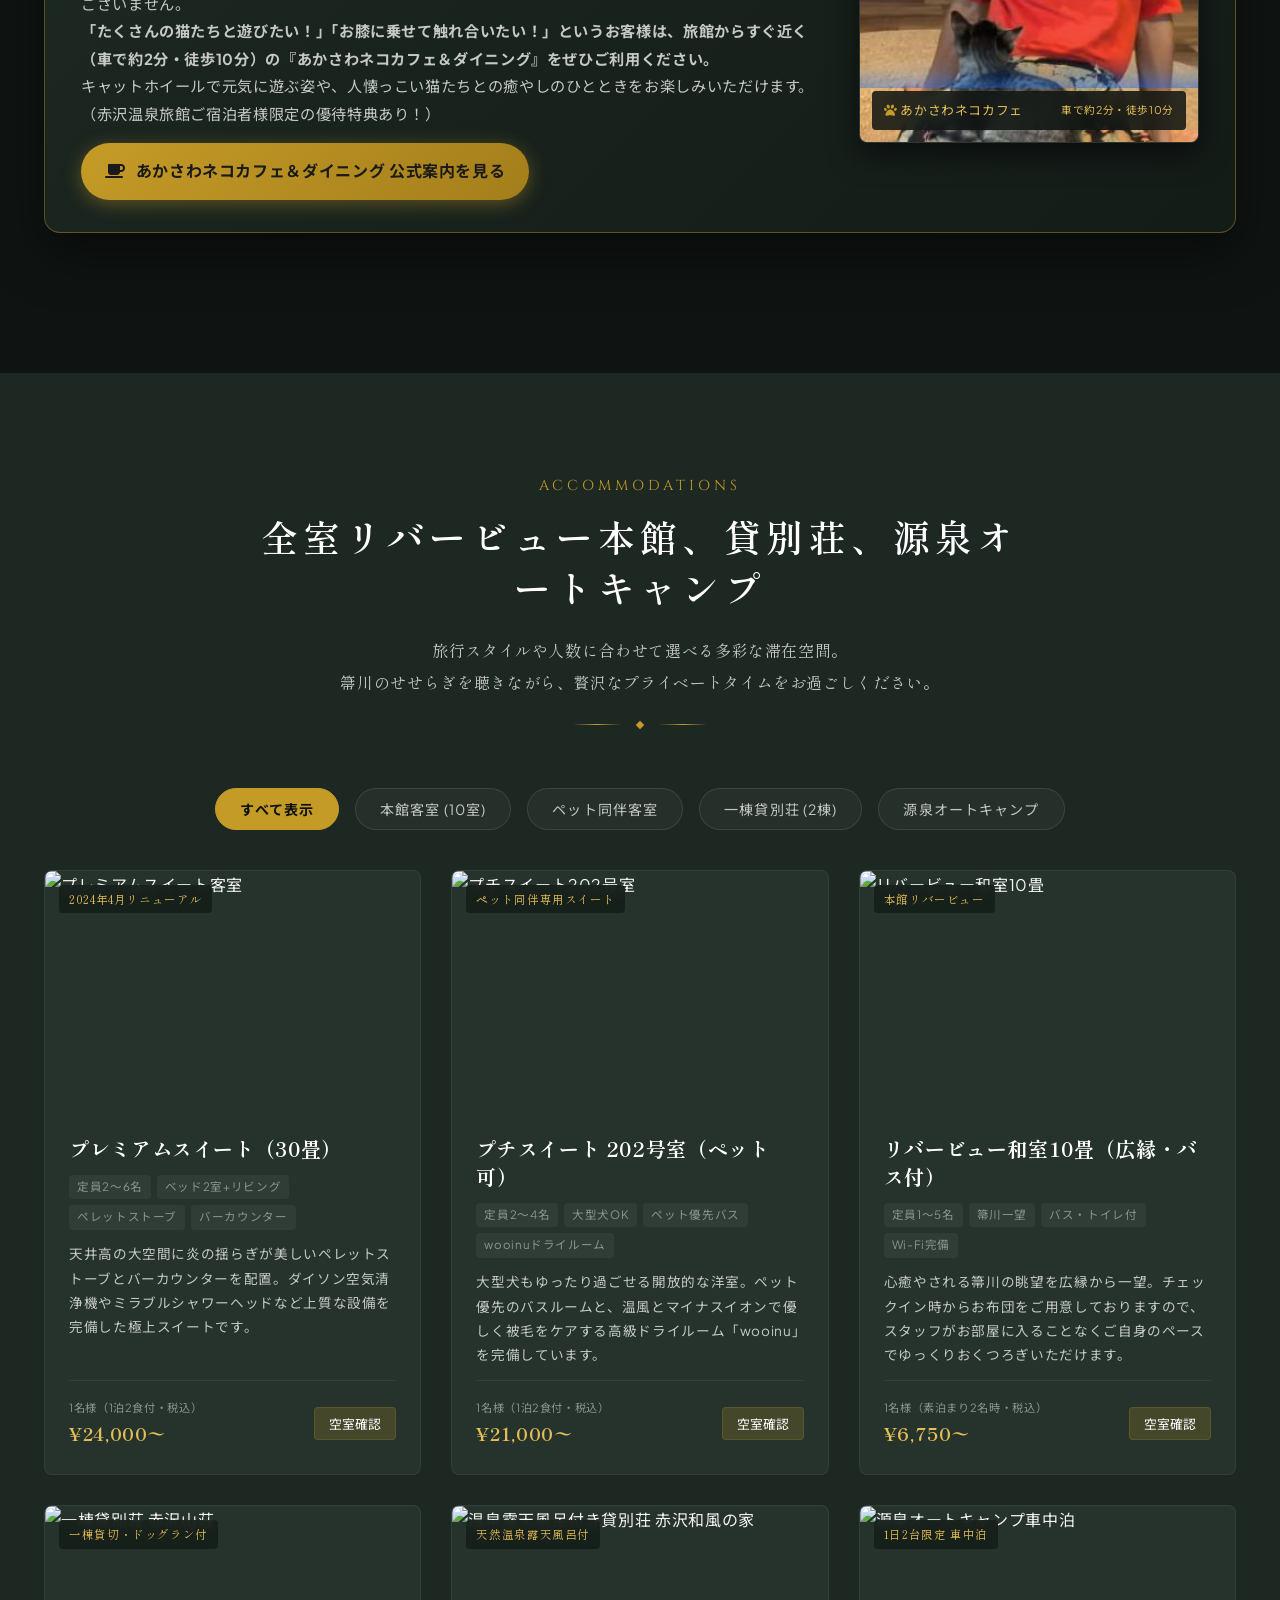
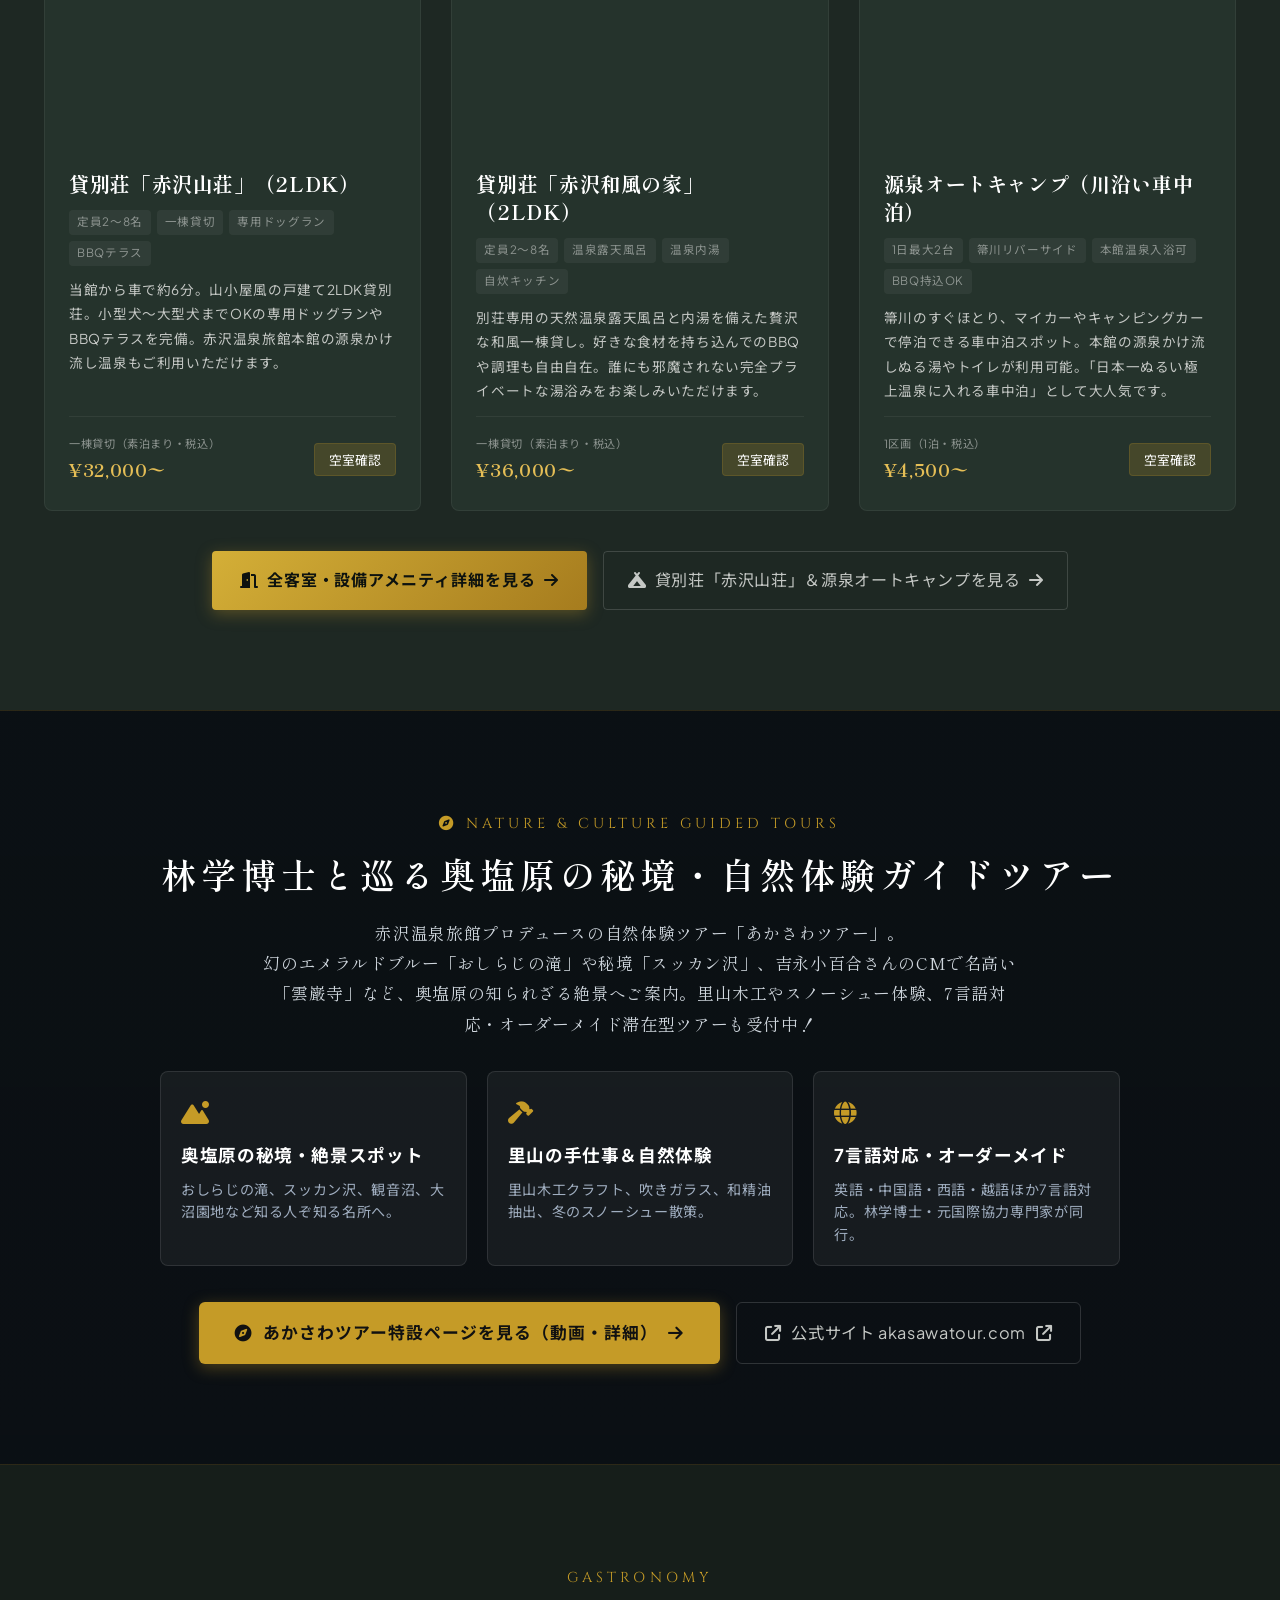
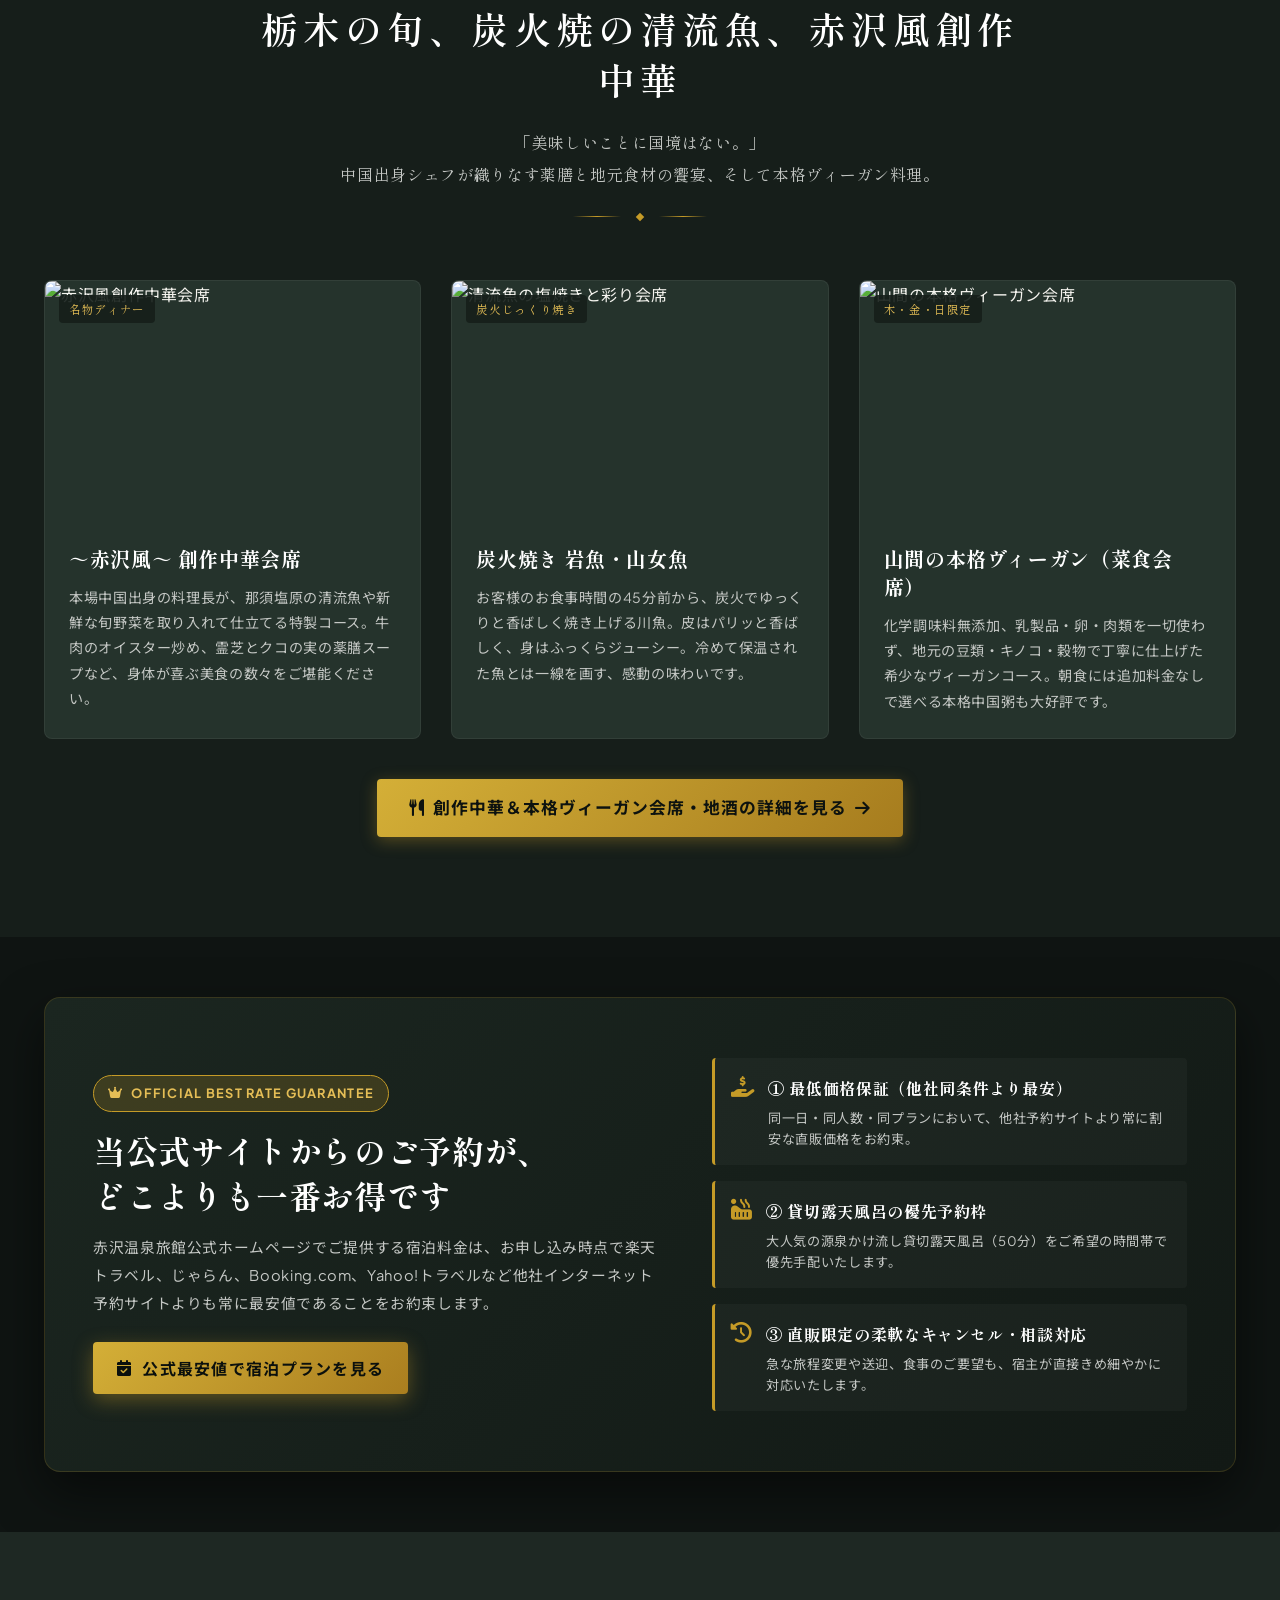
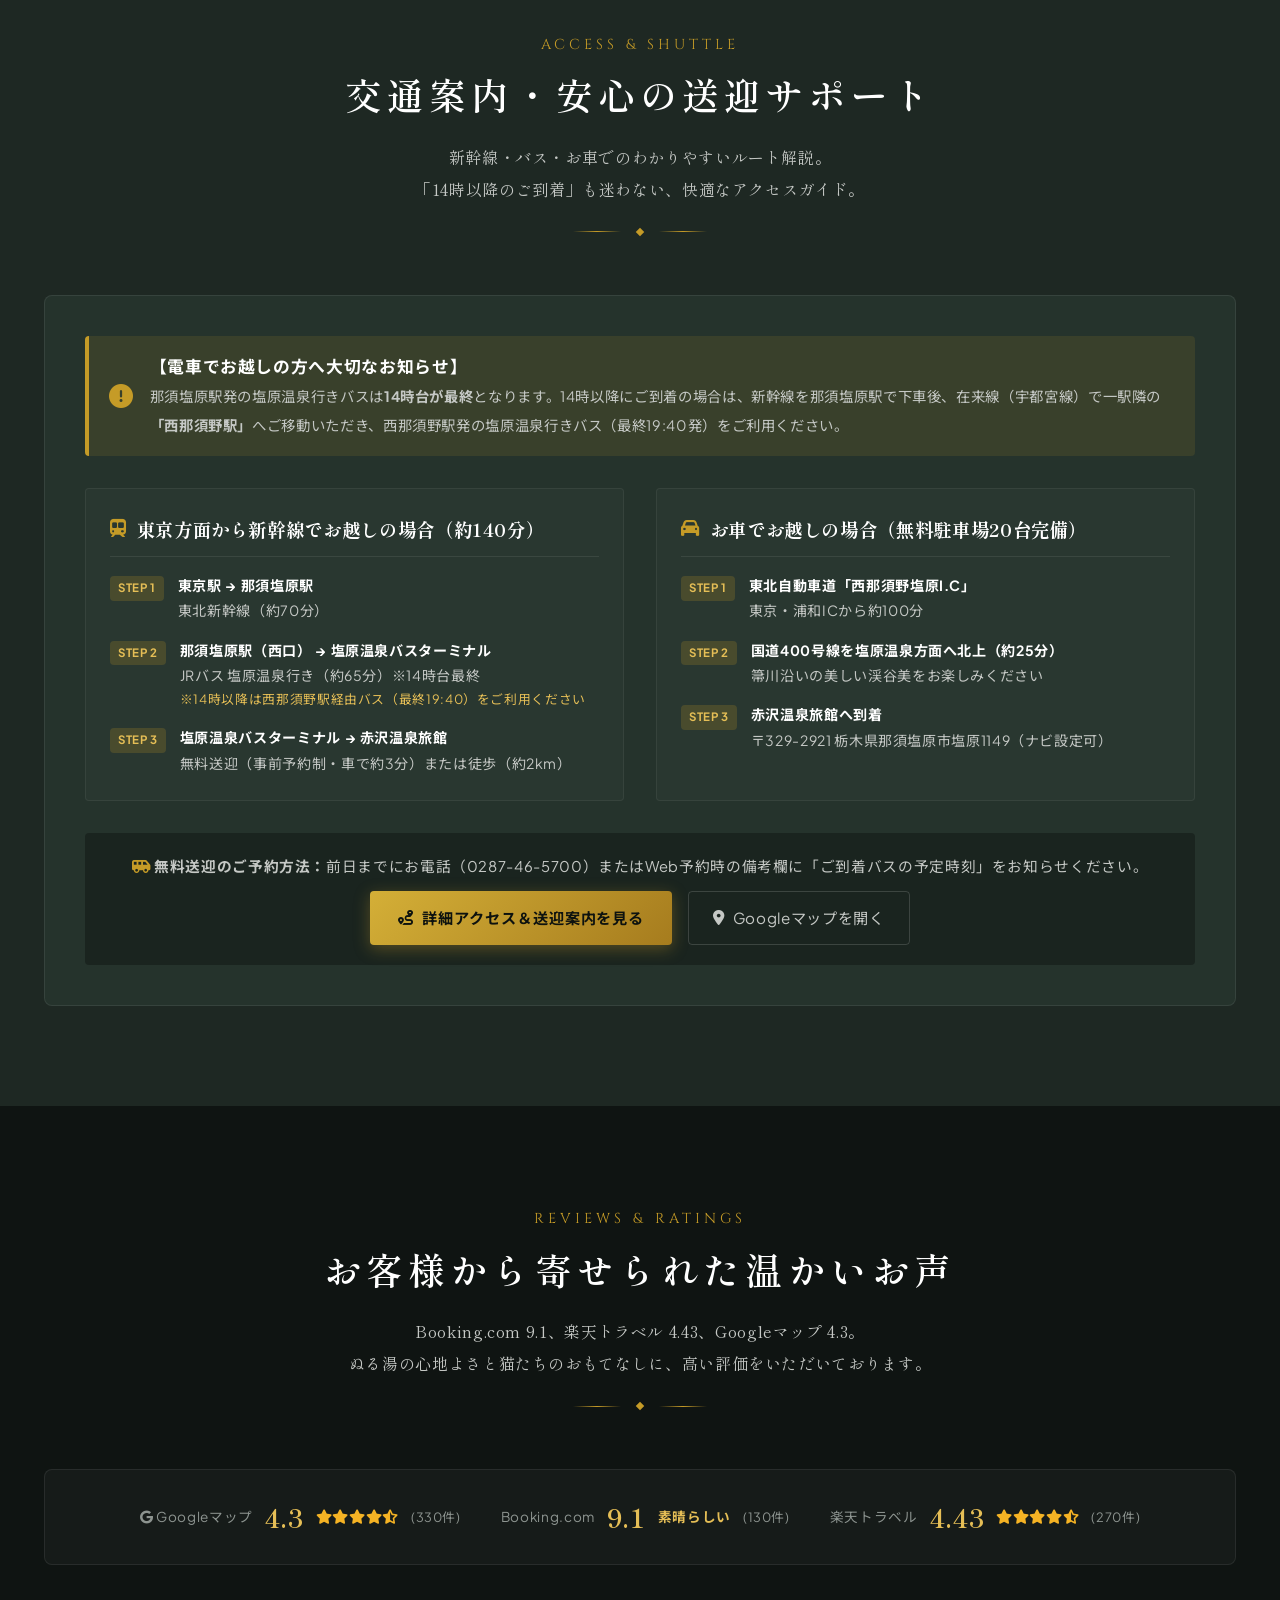
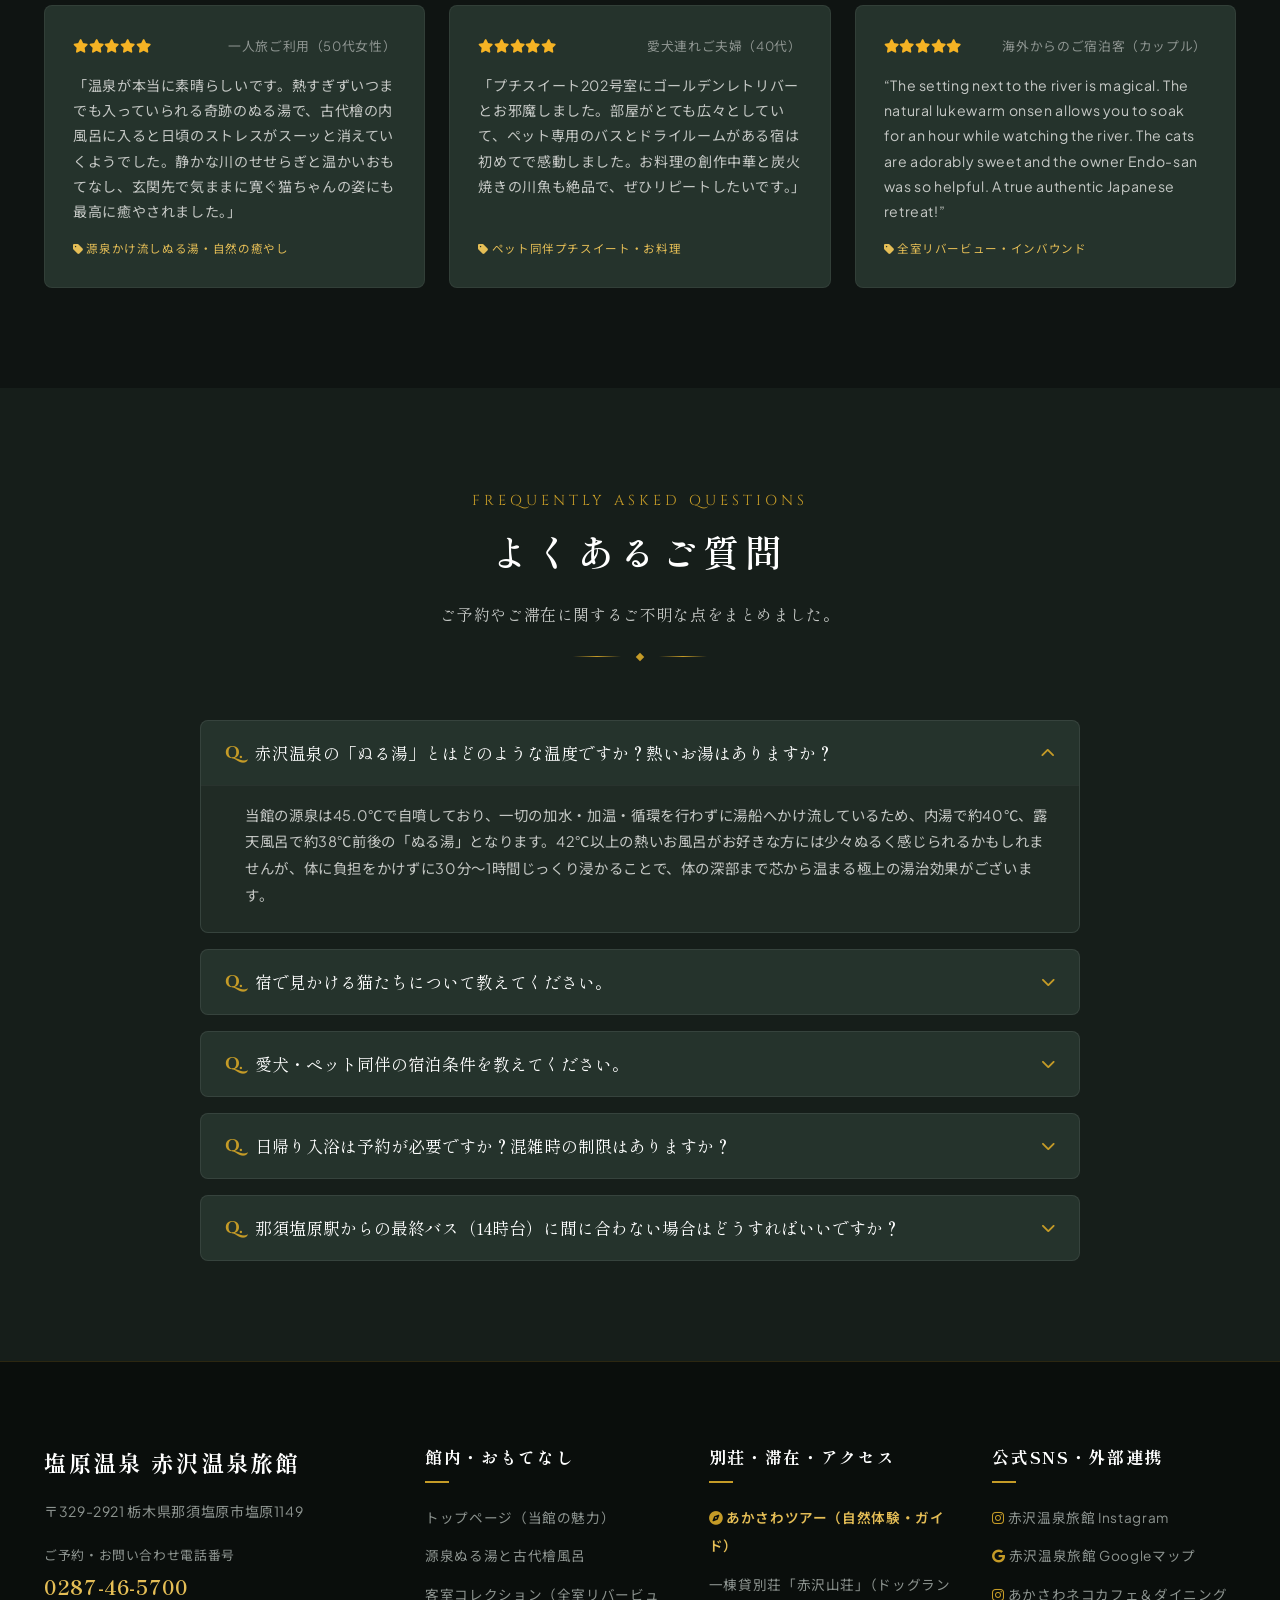
==== commit 4dce2c08: "Update hero slider images with user provided 5 photos starting with onsen bath as initial slide" ====
--- a/index.html
+++ b/index.html
@@ -230,17 +230,25 @@
        ========================================================================== -->
   <section class="hero-section" id="hero">
     <div class="hero-slider">
-      <div class="hero-slide active">
-        <img src="https://akasawaonsen.com/wp03/wp-content/uploads/2025/02/DSC_2191.jpg" alt="箒川のほとりに佇む赤沢温泉旅館">
-      </div>
-      <div class="hero-slide">
-        <img src="https://akasawaonsen.com/wp03/wp-content/uploads/2024/11/DSC_1284-1280x640.jpg" alt="源泉かけ流しの露天風呂">
-      </div>
-      <div class="hero-slide">
-        <img src="https://akasawaonsen.com/wp03/wp-content/uploads/2024/04/DSC_2265-HDR-1280x640.jpg" alt="愛犬・ペット同伴客室 プチスイート">
-      </div>
-      <div class="hero-slide">
-        <img src="https://akasawaonsen.com/wp03/wp-content/uploads/2024/04/DSC_2264-HDR-1280x640.jpg" alt="リニューアルしたプレミアムスイート客室">
+      <!-- 1. 旅館のお風呂（常時初期表示） -->
+      <div class="hero-slide slide-onsen-wood active">
+        <img src="assets/hero/hero_onsen_wood.jpg" alt="庭園を望む源泉かけ流しの露天風呂">
+      </div>
+      <!-- 2. 外観（夕景・温かい灯り） -->
+      <div class="hero-slide slide-exterior-night">
+        <img src="assets/hero/hero_exterior_night.jpg" alt="夕暮れに温かく灯る赤沢温泉旅館の外観">
+      </div>
+      <!-- 3. 客室（ベッド） -->
+      <div class="hero-slide slide-room-bed">
+        <img src="assets/hero/hero_room_bed.jpg" alt="リニューアルした快適なベッド客室">
+      </div>
+      <!-- 4. 看板猫とオーナーご夫妻 -->
+      <div class="hero-slide slide-cats-owners">
+        <img src="assets/hero/hero_cats_owners.jpg" alt="看板猫たちと温かくお迎えする赤沢温泉旅館">
+      </div>
+      <!-- 5. 岩露天風呂 -->
+      <div class="hero-slide slide-onsen-rock">
+        <img src="assets/hero/hero_onsen_rock.jpg" alt="豊かな自然に包まれた開放的な岩露天風呂">
       </div>
     </div>
     
--- a/css/style.css
+++ b/css/style.css
@@ -311,6 +311,41 @@
   width: 100%;
   height: 100%;
   object-fit: cover;
+  object-position: center center;
+}
+
+.hero-slide.slide-exterior img {
+  object-position: 48% 65%;
+}
+
+.hero-slide.slide-onsen img {
+  object-position: 78% 95%;
+}
+
+.hero-slide.slide-room-pet img,
+.hero-slide.slide-room-suite img {
+  object-position: 35% 85%;
+}
+
+/* 新しい5つのヒーロースライド用PCスタイル */
+.hero-slide.slide-onsen-wood img {
+  object-position: 60% 75%;
+}
+
+.hero-slide.slide-exterior-night img {
+  object-position: 50% 60%;
+}
+
+.hero-slide.slide-room-bed img {
+  object-position: 45% 65%;
+}
+
+.hero-slide.slide-cats-owners img {
+  object-position: 52% 45%;
+}
+
+.hero-slide.slide-onsen-rock img {
+  object-position: 45% 75%;
 }
 
 .hero-overlay {
@@ -2064,13 +2099,36 @@
   .btn-header-tel { display: none; }
   .nav-toggle-btn { display: flex; }
   
-  .hero-section { min-height: auto; padding-top: 90px; padding-bottom: 30px; height: auto; }
-  .hero-content { flex-direction: column; align-items: flex-start; gap: 24px; padding: 10px 16px 20px; }
-  .hero-catch { align-self: flex-start; margin-top: 10px; margin-bottom: 0; }
-  .hero-title-main { font-size: 2rem; }
-  .hero-title-sub { font-size: 1.05rem; padding-top: 20px; }
-  .hero-badge-area { width: 100%; max-width: 100%; margin-bottom: 0; }
+  .hero-section { min-height: 80vh; min-height: 600px; padding-top: 80px; padding-bottom: 24px; display: flex; align-items: flex-end; }
+  .hero-content { flex-direction: column; align-items: flex-start; gap: 16px; padding: 10px 16px 16px; width: 100%; }
+  .hero-catch { align-self: flex-start; margin-top: 0; margin-bottom: 8px; text-shadow: 0 2px 10px rgba(0,0,0,0.85); }
+  .hero-title-main { font-size: 1.75rem; letter-spacing: 0.12em; }
+  .hero-title-sub { font-size: 0.95rem; padding-top: 15px; }
+  .hero-badge-area { width: 100%; max-width: 100%; margin-bottom: 0; padding: 16px 18px; backdrop-filter: blur(8px); background: rgba(15, 20, 18, 0.75); border: 1px solid rgba(197, 155, 39, 0.4); }
+  .hero-badge-title { font-size: 1.15rem; }
   .hero-scroll { display: none; }
+
+  /* 新しい5つのヒーロースライド用スマホ最適化スタイル */
+  .hero-slide.slide-onsen-wood img {
+    /* 1. 旅館のお風呂（初期表示）：湯船となみなみ注がれたお湯・木桶を画面中央にしっかり映す */
+    object-position: 75% 95% !important;
+  }
+  .hero-slide.slide-exterior-night img {
+    /* 2. 夜景外観：手前の鹿オブジェから温かく灯る玄関までが縦長画面に調和 */
+    object-position: 50% 65% !important;
+  }
+  .hero-slide.slide-room-bed img {
+    /* 3. ベッド客室：エアコンではなく、ベッド・座卓・窓の景色をメインに */
+    object-position: 45% 75% !important;
+  }
+  .hero-slide.slide-cats-owners img {
+    /* 4. 看板猫とご夫妻：ご夫妻の温かい笑顔と猫ちゃんたちが画面中央に */
+    object-position: 52% 45% !important;
+  }
+  .hero-slide.slide-onsen-rock img {
+    /* 5. 岩露天風呂：手前に広がる豊かな源泉のお湯と岩肌を映す */
+    object-position: 45% 85% !important;
+  }
   
   .booking-bar-wrapper { margin-top: 15px; margin-bottom: 40px; padding: 0 16px; }
   .booking-form { grid-template-columns: 1fr; }
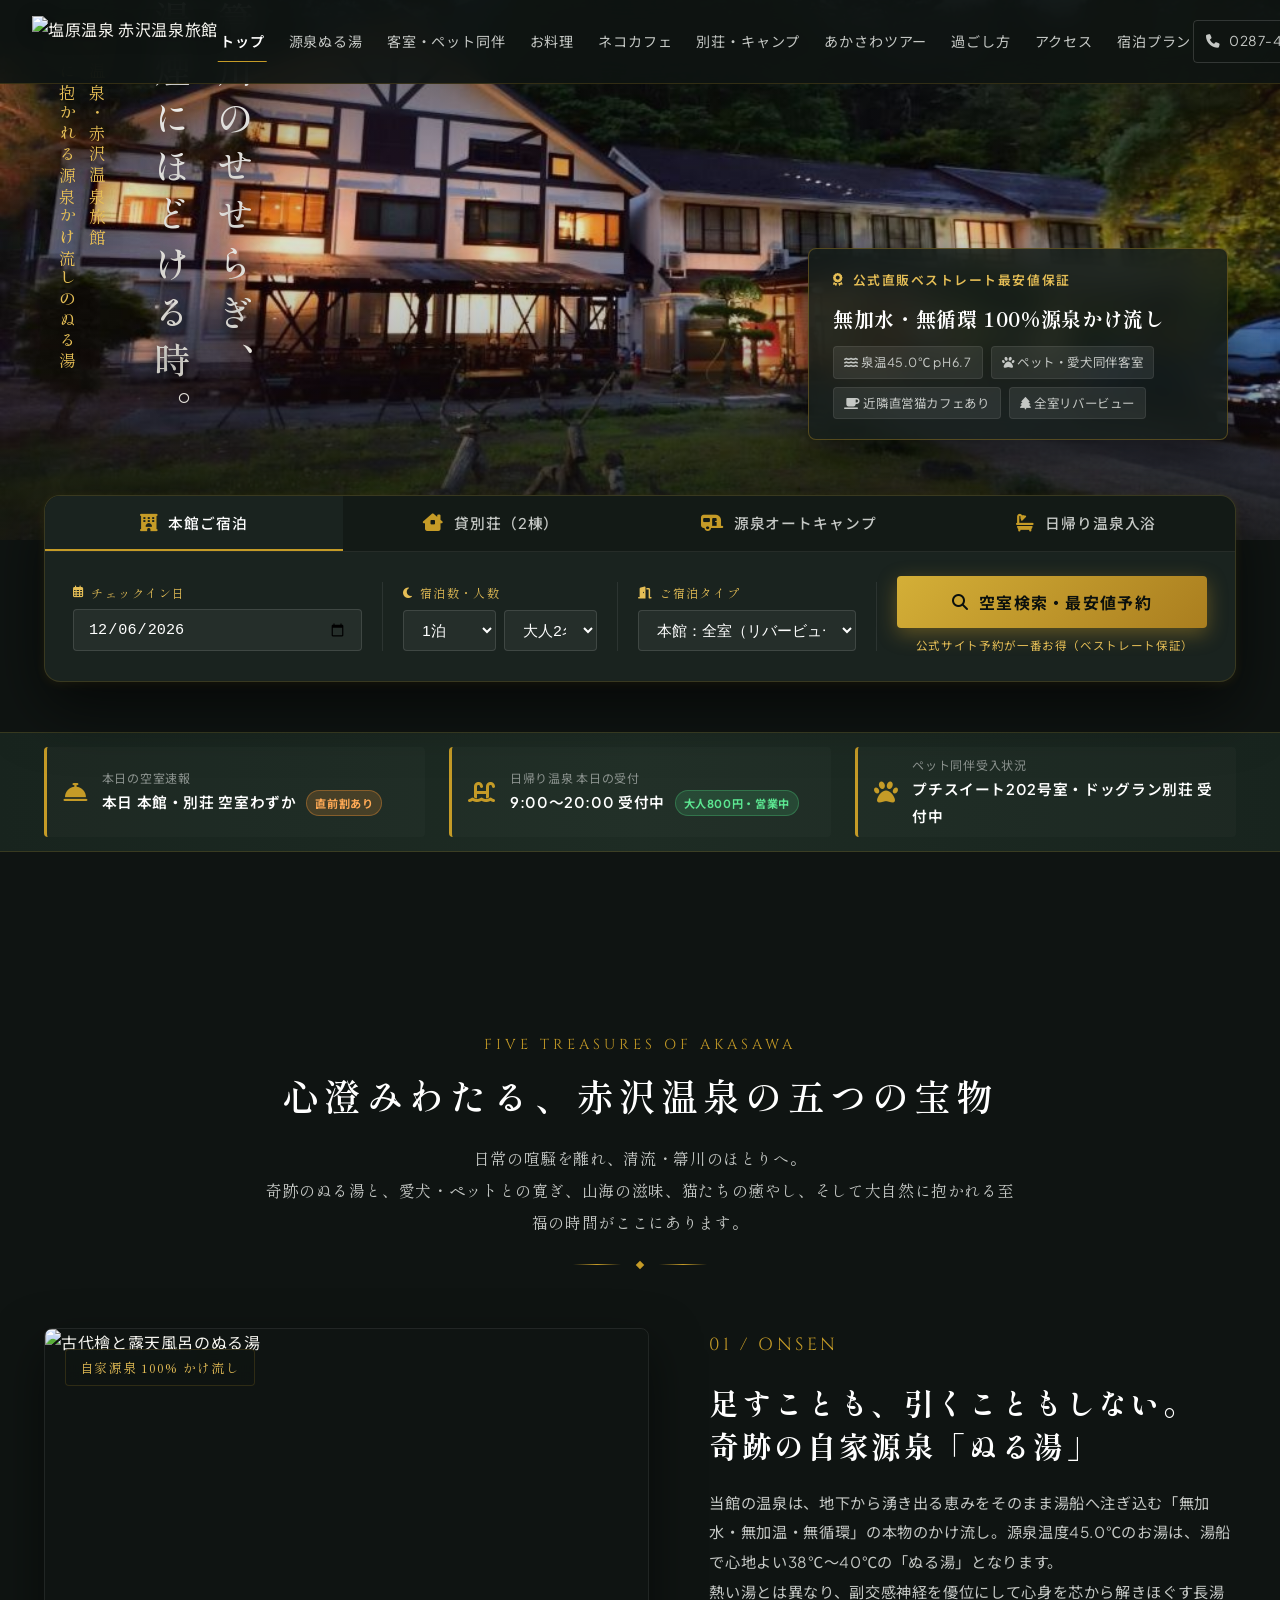
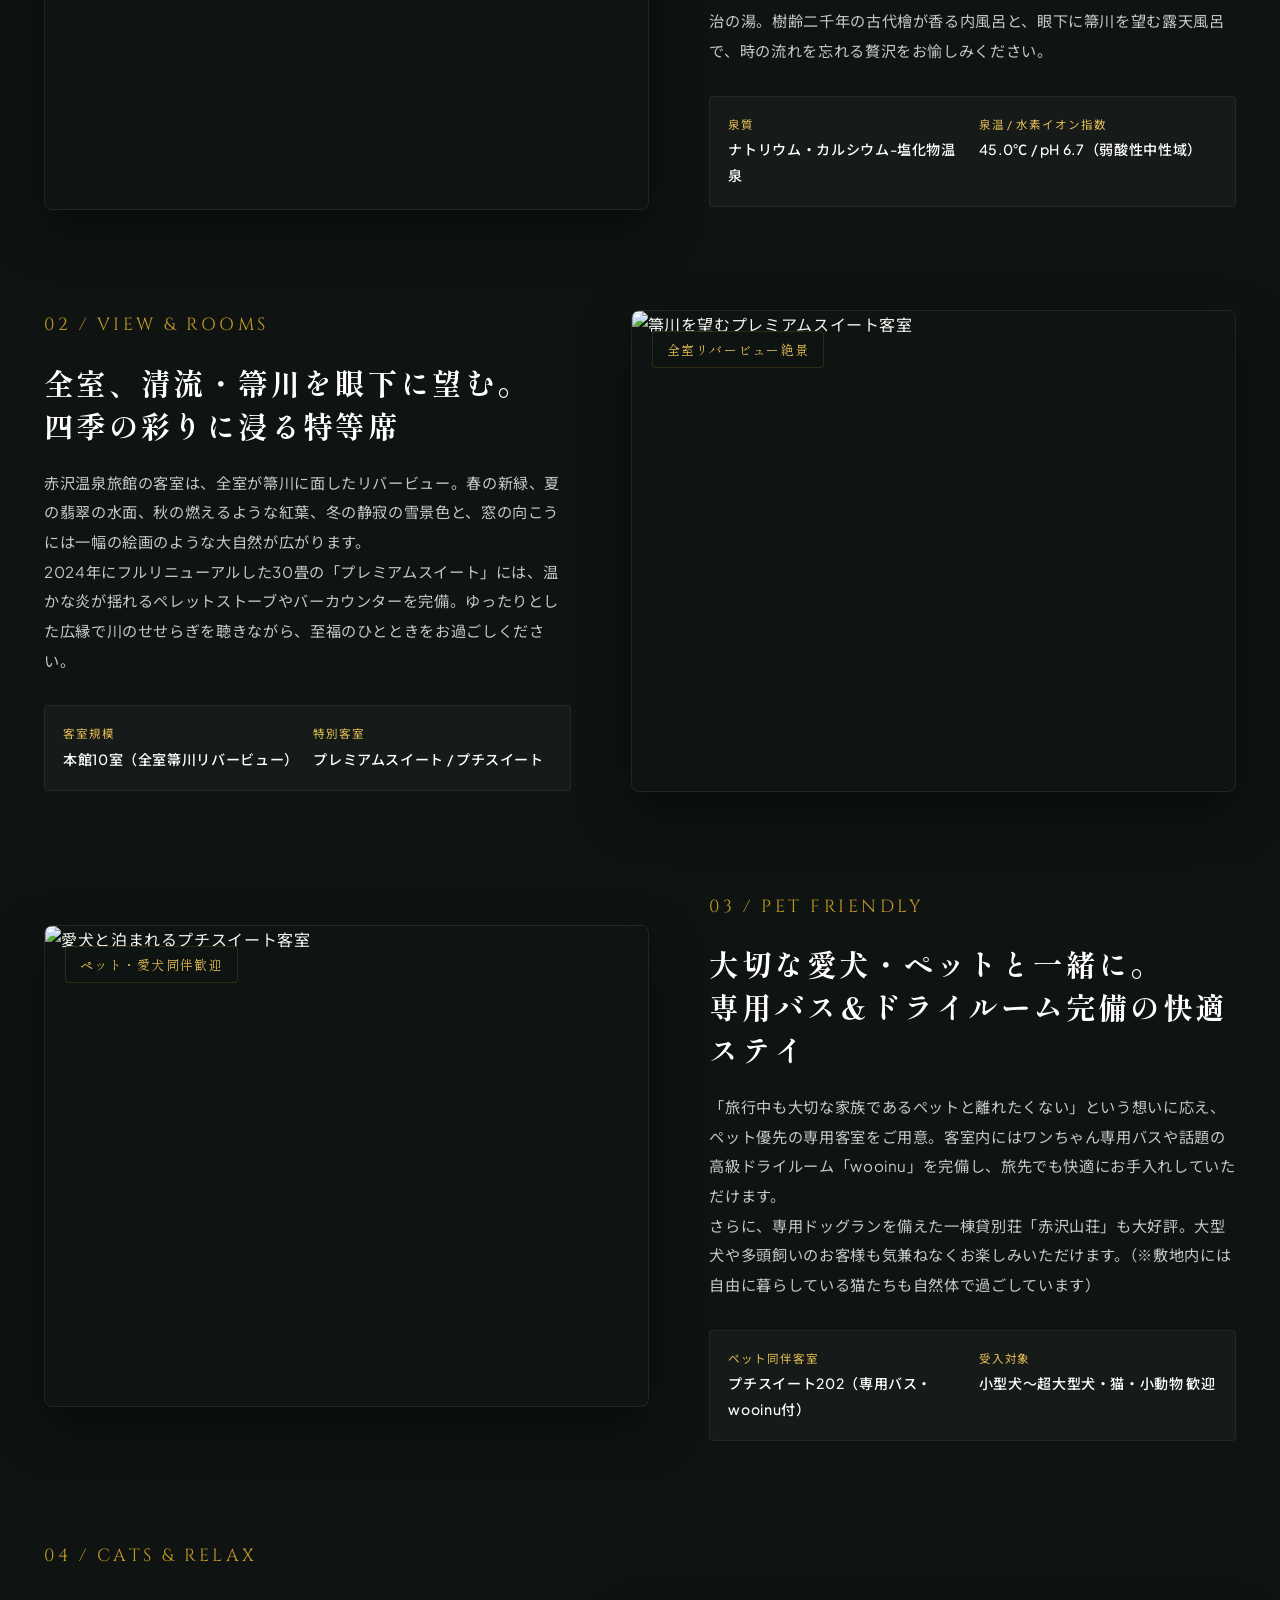
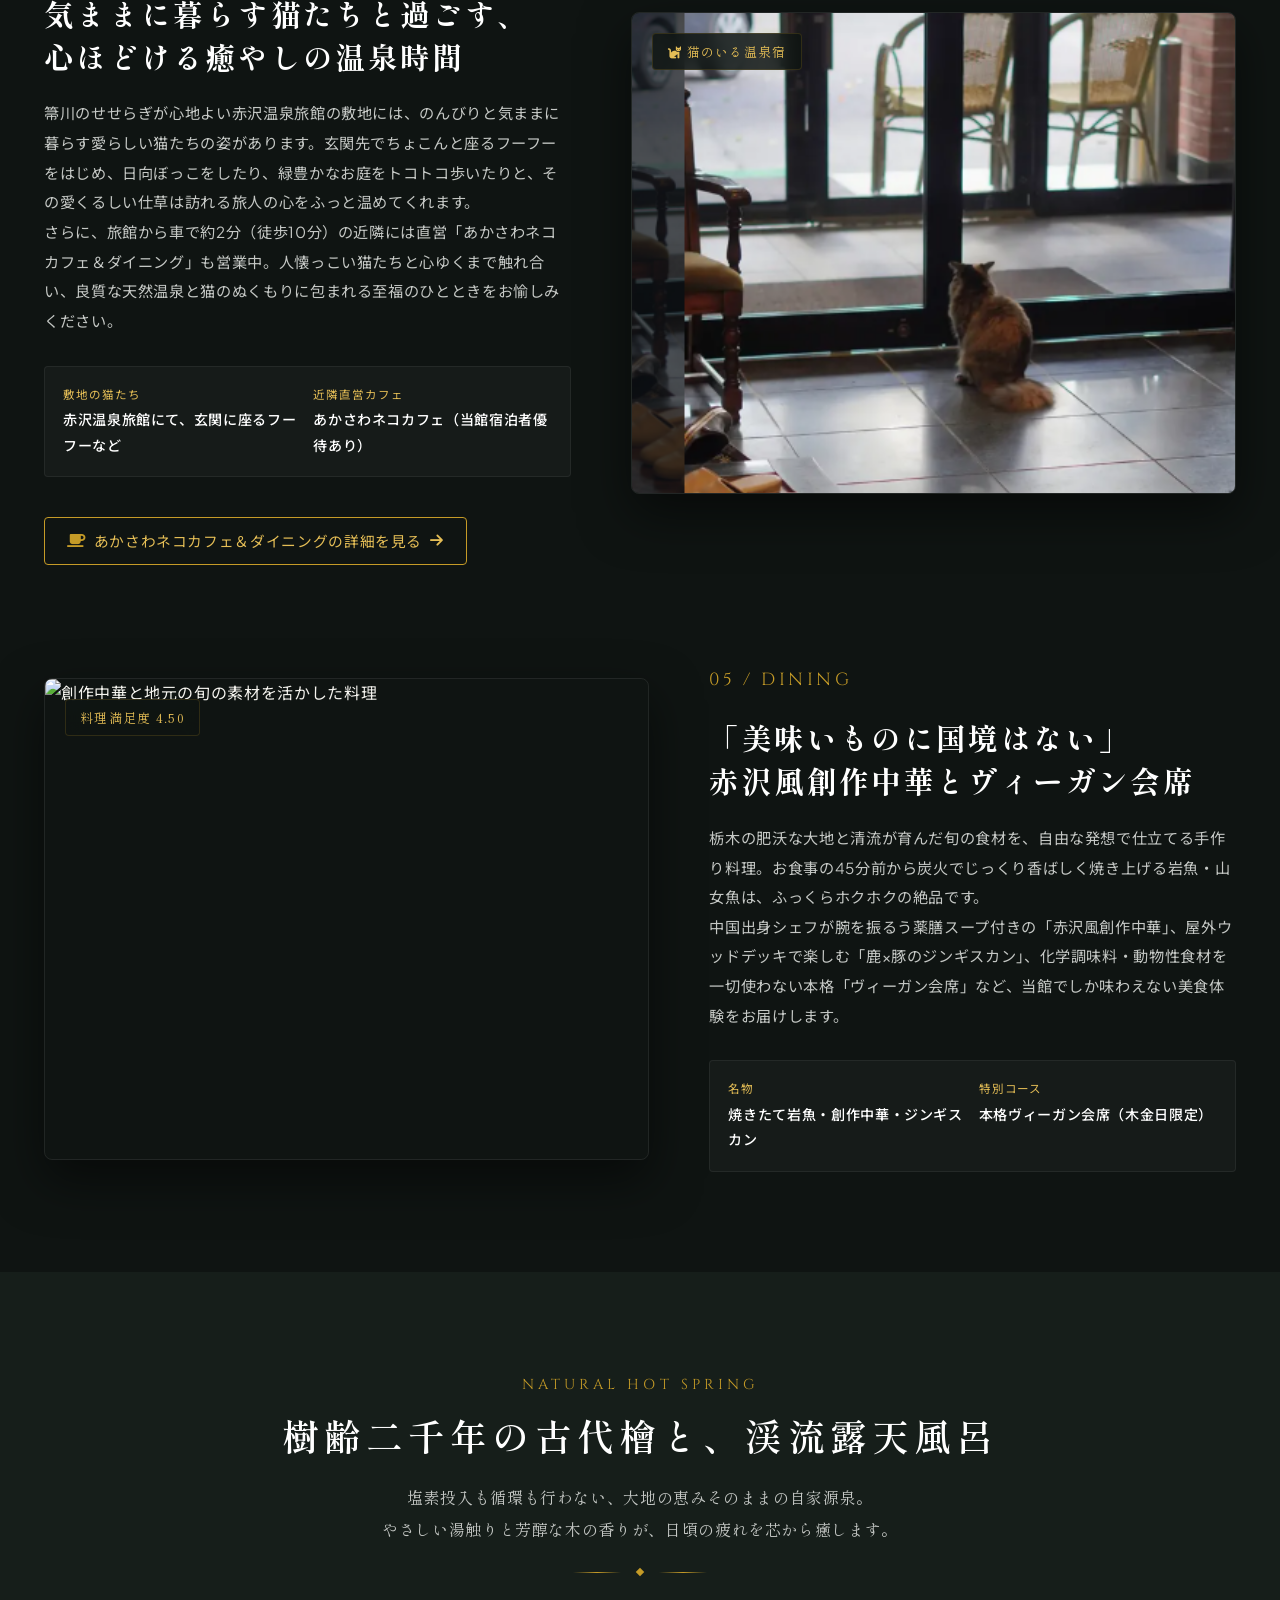
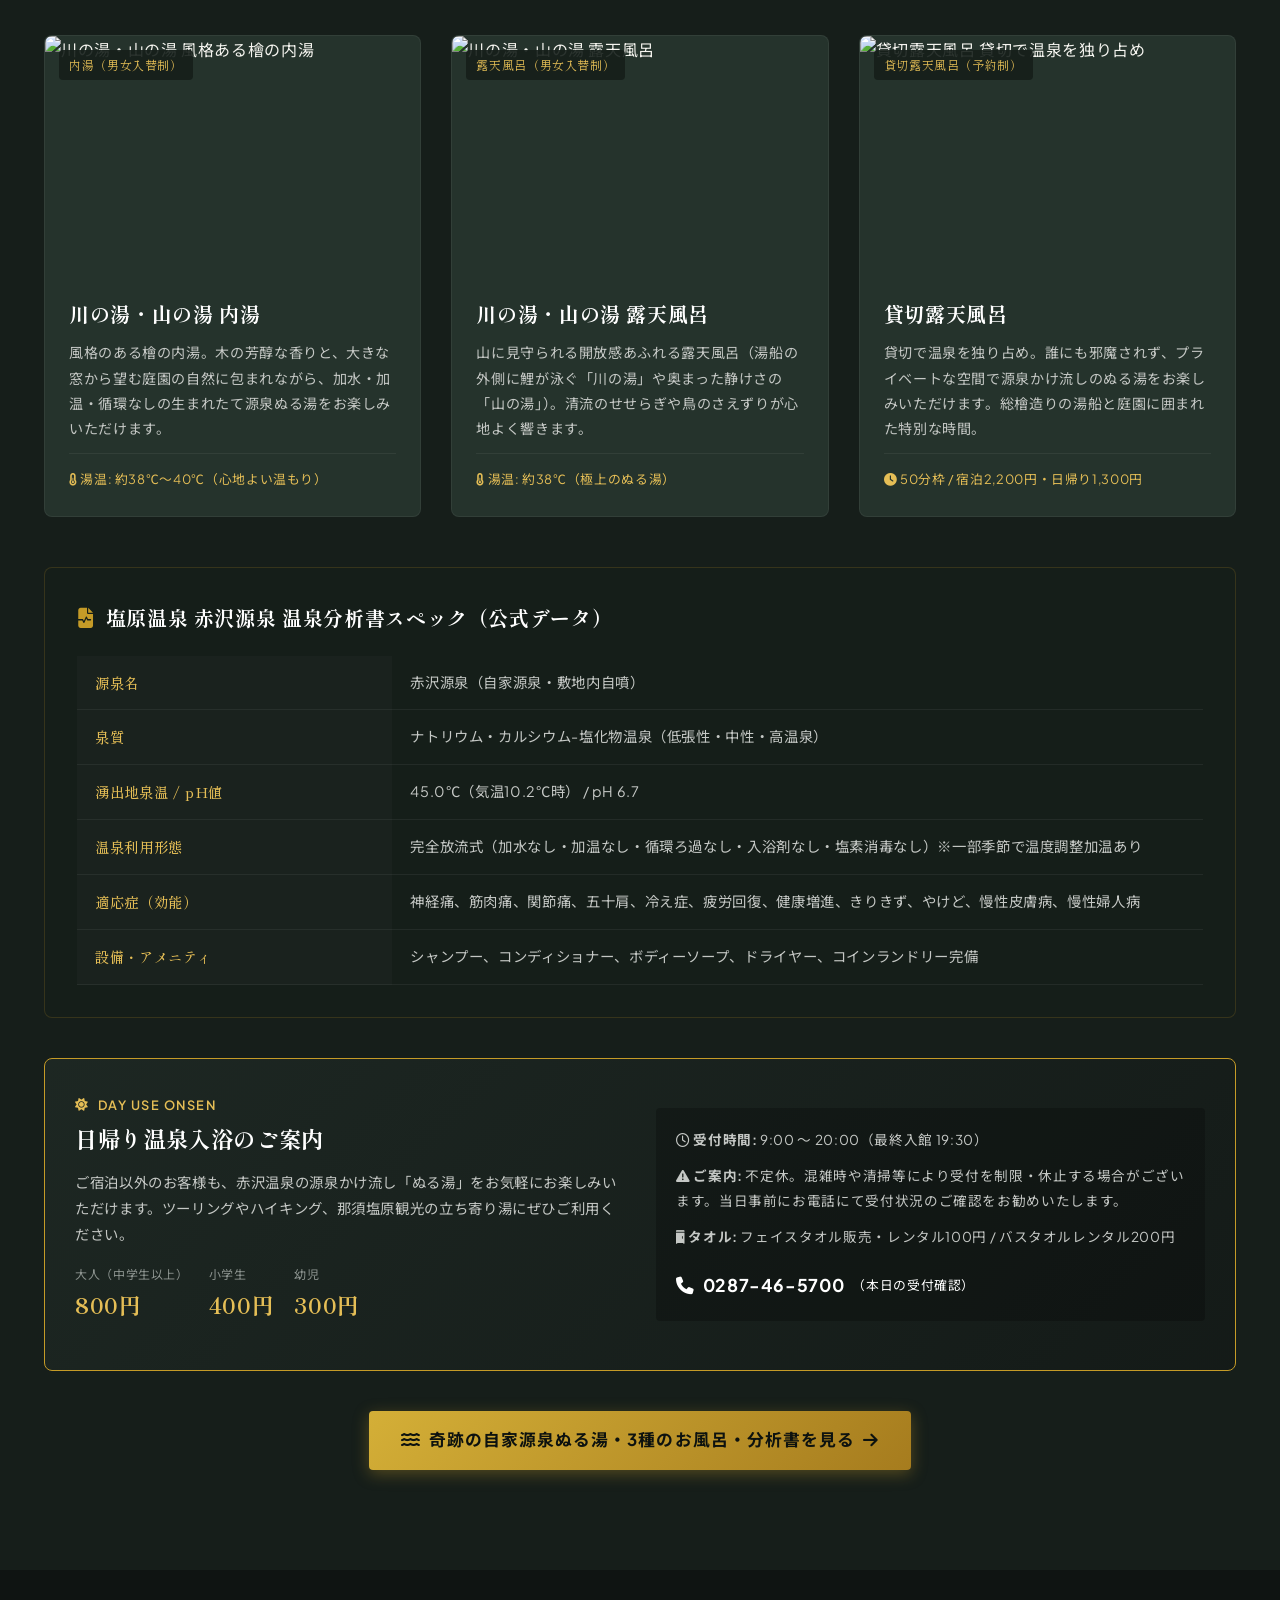
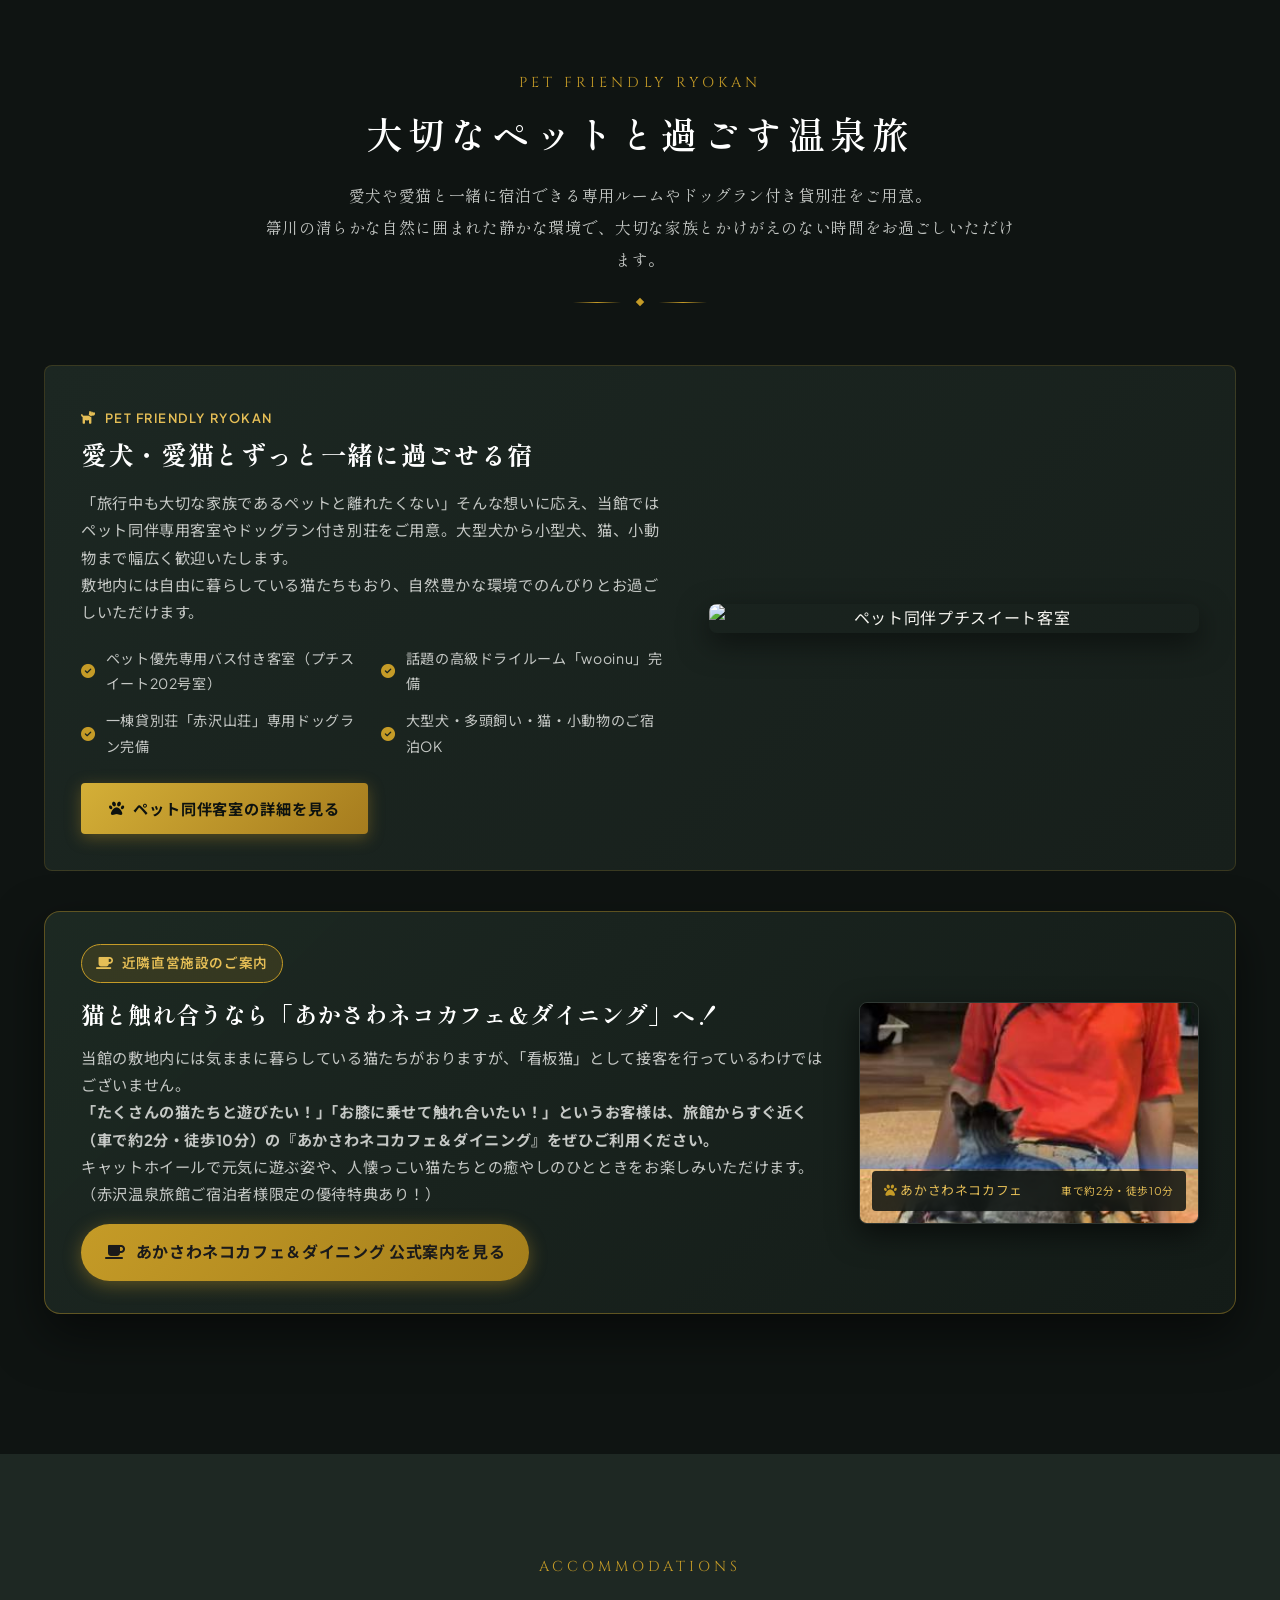
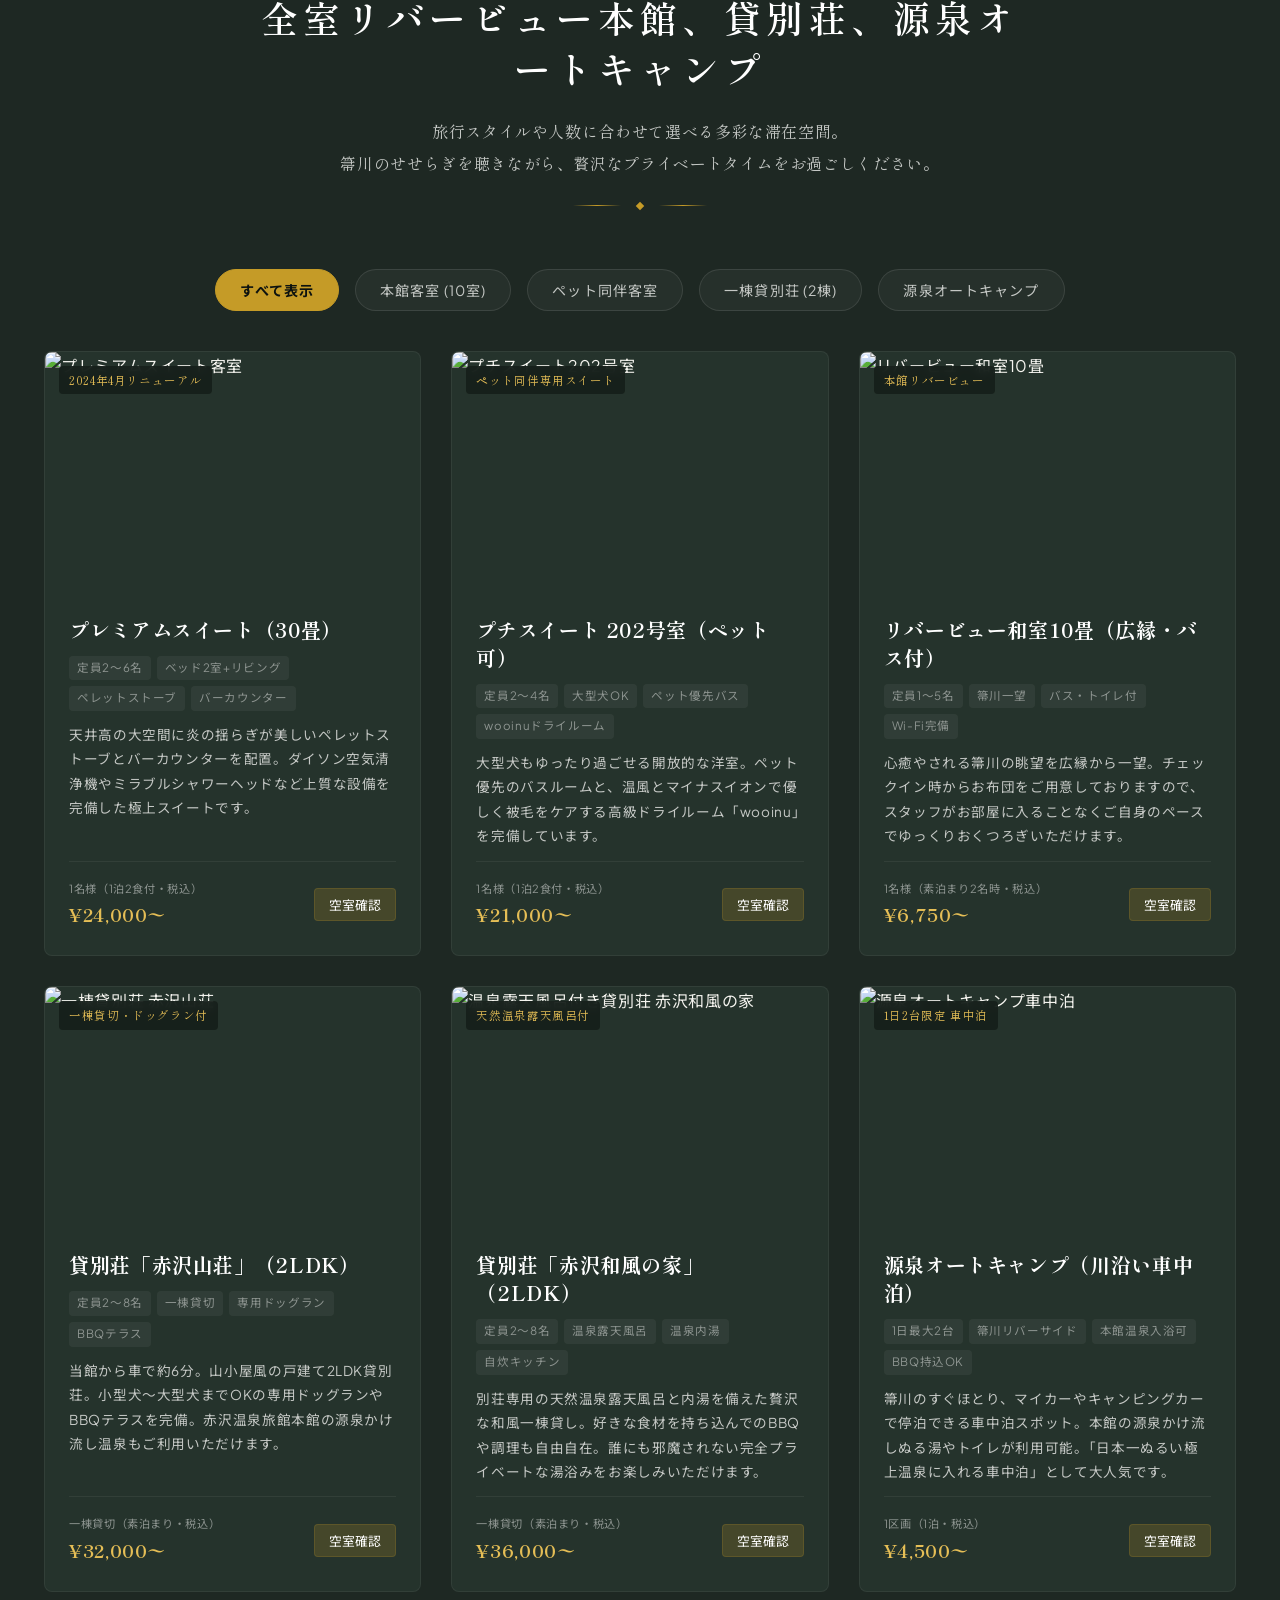
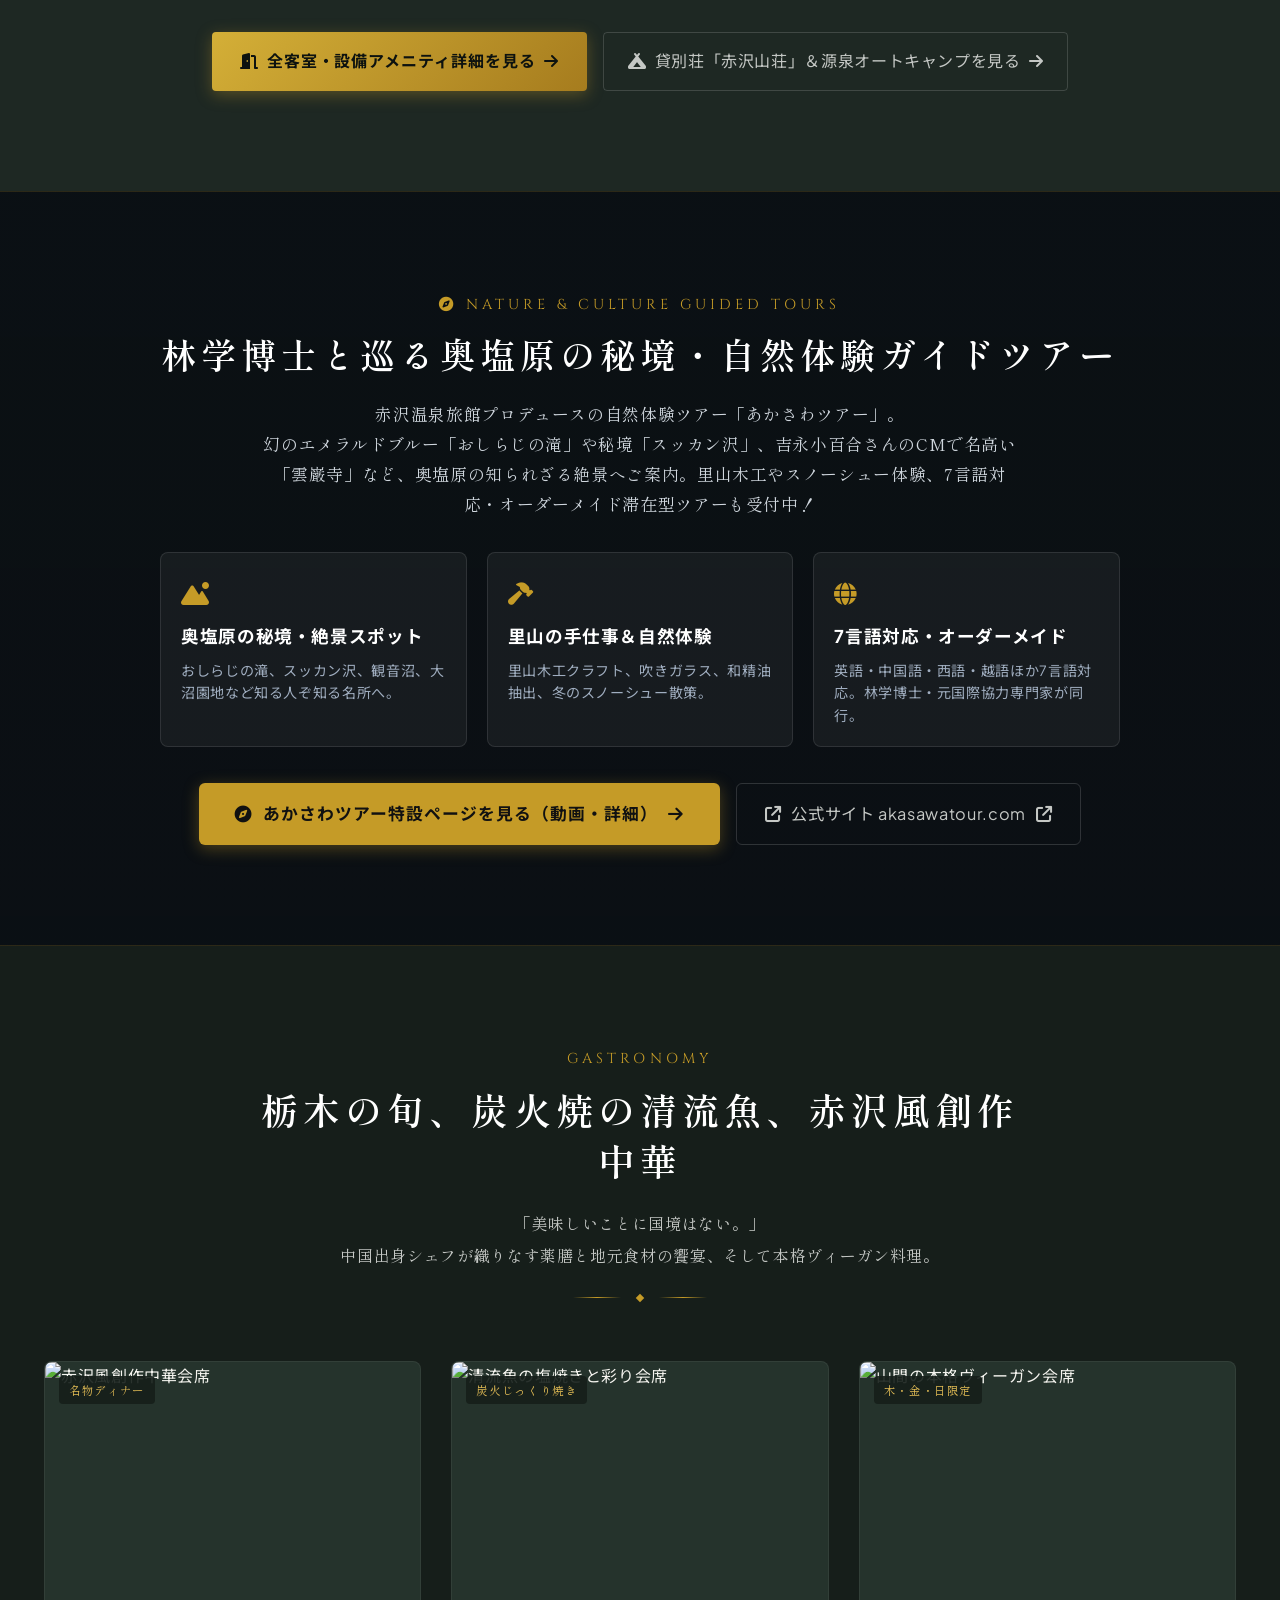
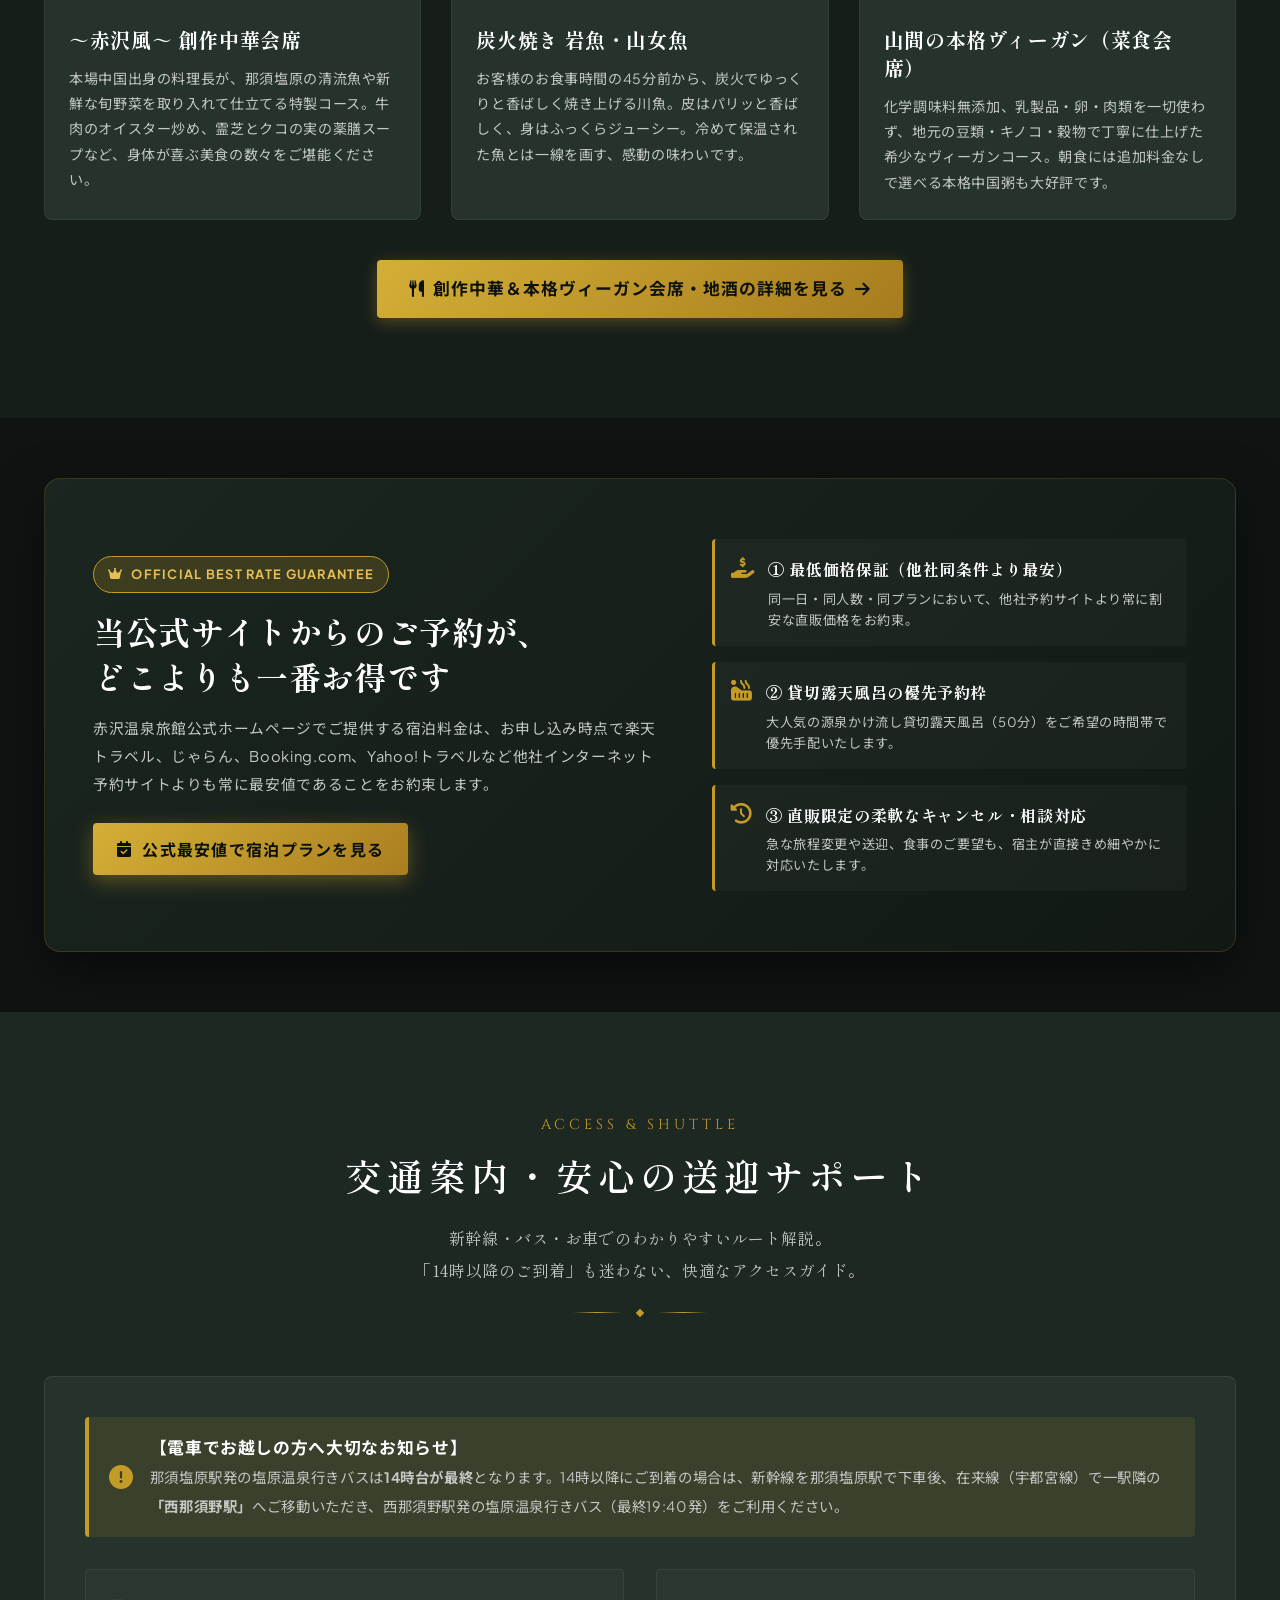
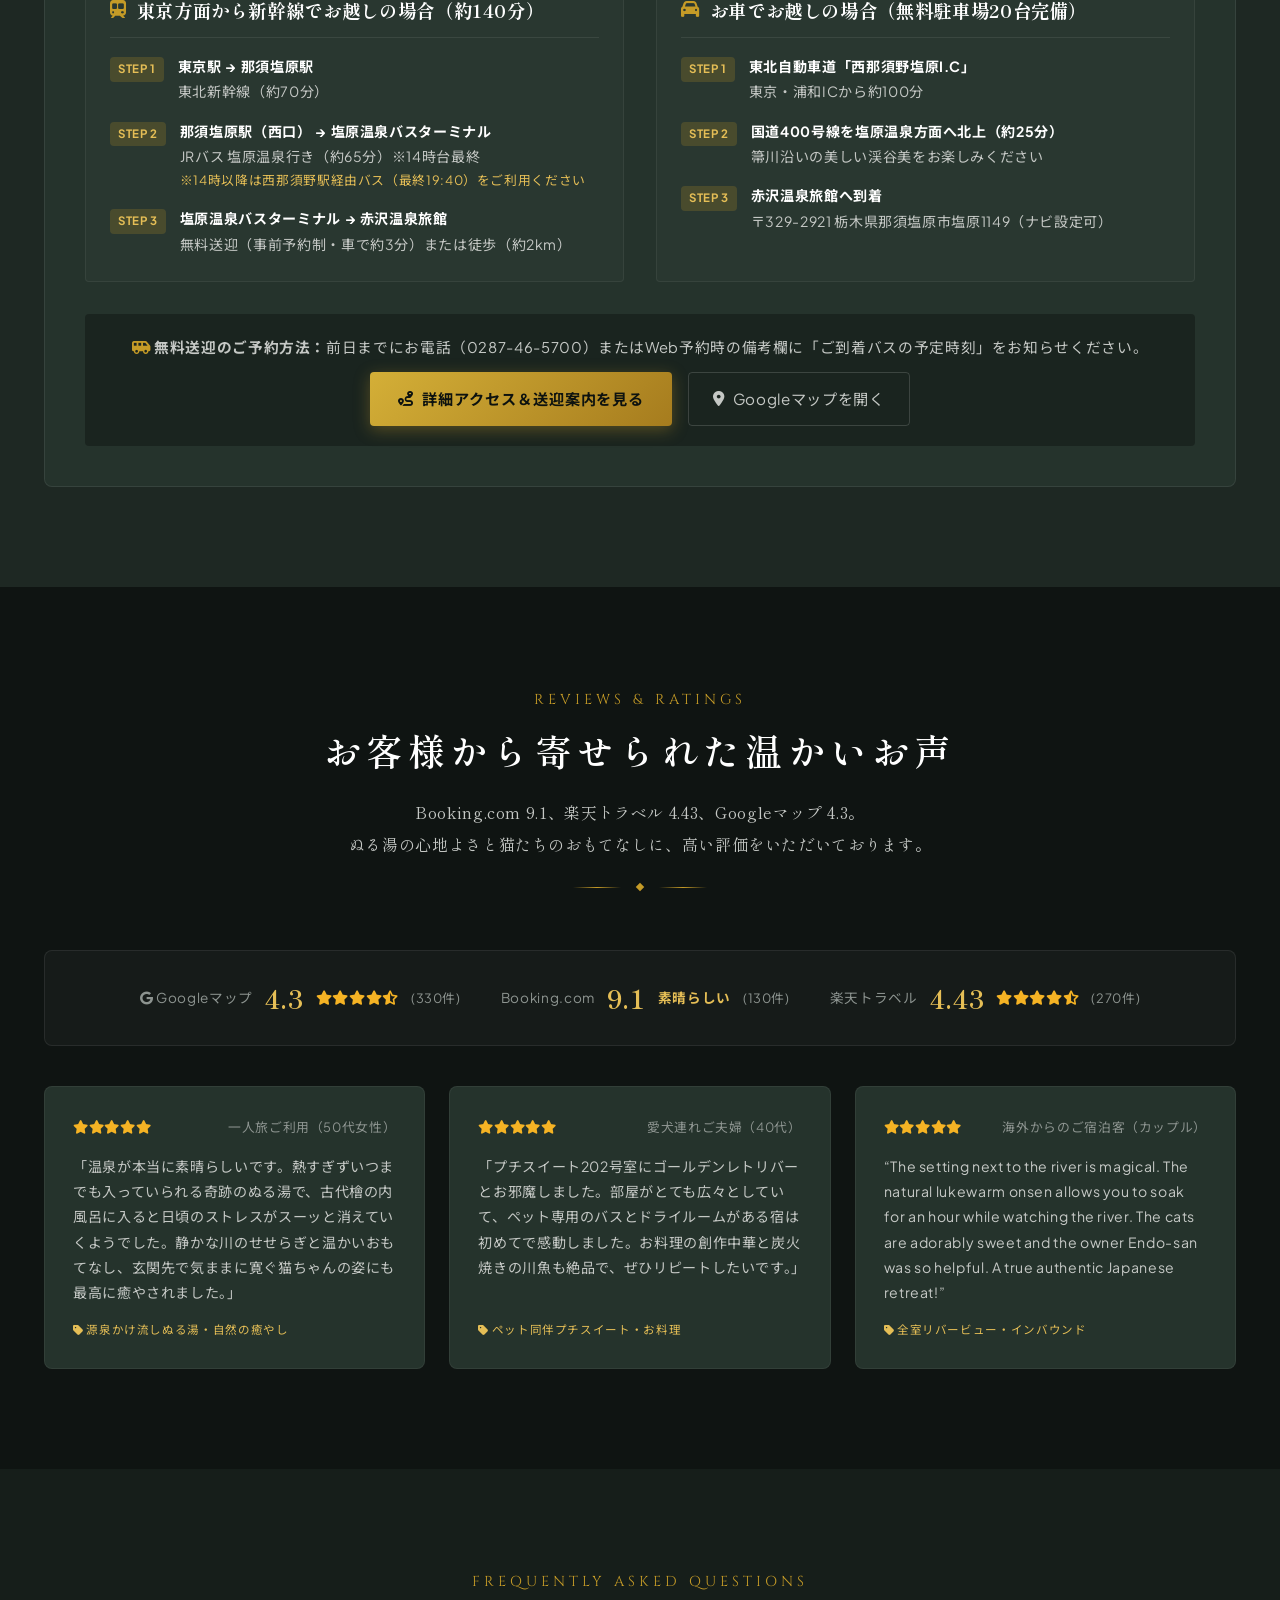
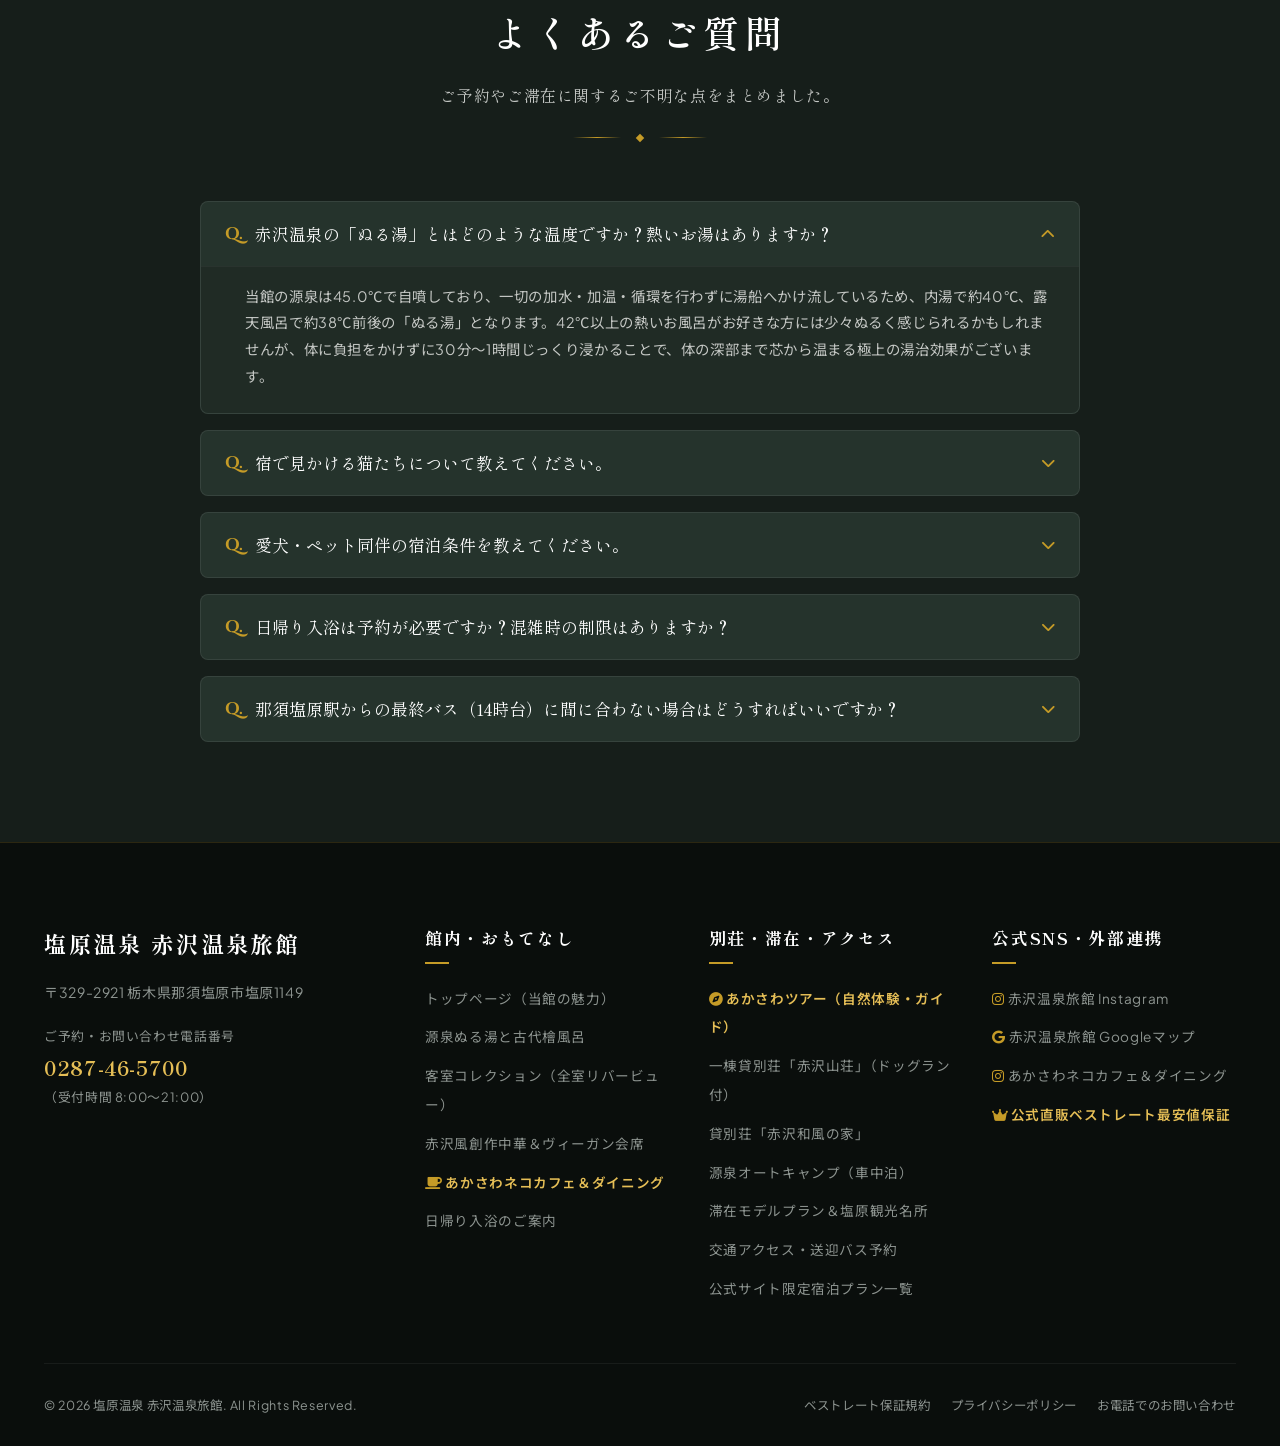
==== commit 456a489e: "Shorten PC hero height, focus images on bottom for hot spring view, and update catchcopy" ====
--- a/index.html
+++ b/index.html
@@ -261,7 +261,8 @@
           湯煙にほどける時。
         </h1>
         <p class="hero-title-sub vertical-text">
-          奇跡のぬる湯と、愛犬・ペットと寛ぐ塩原の隠れ里
+          塩原温泉・赤沢温泉旅館<br>
+          自然に抱かれる源泉かけ流しのぬる湯
         </p>
       </div>
 
--- a/css/style.css
+++ b/css/style.css
@@ -272,14 +272,15 @@
    ========================================================================== */
 .hero-section {
   position: relative;
-  min-height: 100vh;
-  min-height: 820px;
-  display: flex;
-  align-items: center;
+  height: 60vh;
+  min-height: 480px;
+  max-height: 580px;
+  display: flex;
+  align-items: flex-end;
   justify-content: center;
   overflow: hidden;
   padding-top: var(--header-height);
-  padding-bottom: 60px;
+  padding-bottom: 30px;
 }
 
 .hero-slider {
@@ -311,7 +312,7 @@
   width: 100%;
   height: 100%;
   object-fit: cover;
-  object-position: center center;
+  object-position: center bottom;
 }
 
 .hero-slide.slide-exterior img {
@@ -327,25 +328,25 @@
   object-position: 35% 85%;
 }
 
-/* 新しい5つのヒーロースライド用PCスタイル */
+/* 新しい5つのヒーロースライド用PCスタイル：画像の下部（湯船・お湯・お庭など）が確実に見えるようbottom基準に最適化 */
 .hero-slide.slide-onsen-wood img {
-  object-position: 60% 75%;
+  object-position: center bottom;
 }
 
 .hero-slide.slide-exterior-night img {
-  object-position: 50% 60%;
+  object-position: center 80%;
 }
 
 .hero-slide.slide-room-bed img {
-  object-position: 45% 65%;
+  object-position: center bottom;
 }
 
 .hero-slide.slide-cats-owners img {
-  object-position: 52% 45%;
+  object-position: center 60%;
 }
 
 .hero-slide.slide-onsen-rock img {
-  object-position: 45% 75%;
+  object-position: center bottom;
 }
 
 .hero-overlay {
@@ -356,10 +357,10 @@
   height: 100%;
   background: linear-gradient(
     180deg,
-    rgba(15, 20, 18, 0.6) 0%,
-    rgba(15, 20, 18, 0.25) 40%,
-    rgba(15, 20, 18, 0.75) 80%,
-    var(--color-bg-deep) 100%
+    rgba(15, 20, 18, 0.5) 0%,
+    rgba(15, 20, 18, 0.1) 40%,
+    rgba(15, 20, 18, 0.35) 75%,
+    rgba(15, 20, 18, 0.75) 100%
   );
   z-index: 2;
 }
@@ -369,7 +370,7 @@
   z-index: 3;
   width: 100%;
   max-width: var(--container-max);
-  padding: 40px 32px 100px;
+  padding: 30px 32px 60px;
   display: flex;
   justify-content: space-between;
   align-items: flex-end;
@@ -378,19 +379,19 @@
 .hero-catch {
   display: flex;
   flex-direction: row-reverse;
-  gap: 32px;
+  gap: 28px;
   color: #ffffff;
   text-shadow: 0 4px 24px rgba(0, 0, 0, 0.85);
-  margin-top: 50px;
-  margin-bottom: 20px;
+  margin-top: 15px;
+  margin-bottom: 10px;
 }
 
 .hero-title-main {
   font-family: var(--font-serif);
-  font-size: 2.6rem;
-  line-height: 1.8;
+  font-size: 2.3rem;
+  line-height: 1.7;
   font-weight: 500;
-  letter-spacing: 0.35em;
+  letter-spacing: 0.32em;
   color: #ffffff;
   background: linear-gradient(180deg, #ffffff 0%, #eae7de 100%);
   -webkit-background-clip: text;
@@ -399,26 +400,26 @@
 
 .hero-title-sub {
   font-family: var(--font-serif);
-  font-size: 1.35rem;
-  line-height: 2;
-  letter-spacing: 0.3em;
+  font-size: 1.05rem;
+  line-height: 1.8;
+  letter-spacing: 0.22em;
   color: var(--color-gold-light);
-  padding-top: 50px;
+  padding-top: 20px;
 }
 
 .hero-badge-area {
   display: flex;
   flex-direction: column;
-  gap: 16px;
-  max-width: 440px;
+  gap: 12px;
+  max-width: 420px;
   background: rgba(22, 30, 26, 0.85);
   backdrop-filter: blur(14px);
   -webkit-backdrop-filter: blur(14px);
-  padding: 24px 28px;
+  padding: 20px 24px;
   border-radius: var(--radius-md);
   border: 1px solid rgba(197, 155, 39, 0.35);
   box-shadow: 0 16px 40px rgba(0, 0, 0, 0.6);
-  margin-bottom: 20px;
+  margin-bottom: 10px;
 }
 
 .hero-badge-tag {
@@ -454,20 +455,7 @@
 }
 
 .hero-scroll {
-  position: absolute;
-  bottom: 75px;
-  left: 50%;
-  transform: translateX(-50%);
-  z-index: 3;
-  display: flex;
-  flex-direction: column;
-  align-items: center;
-  gap: 10px;
-  color: var(--color-gold-light);
-  font-size: 0.75rem;
-  letter-spacing: 0.25em;
-  font-family: var(--font-en);
-  pointer-events: none;
+  display: none;
 }
 
 .hero-scroll-line {
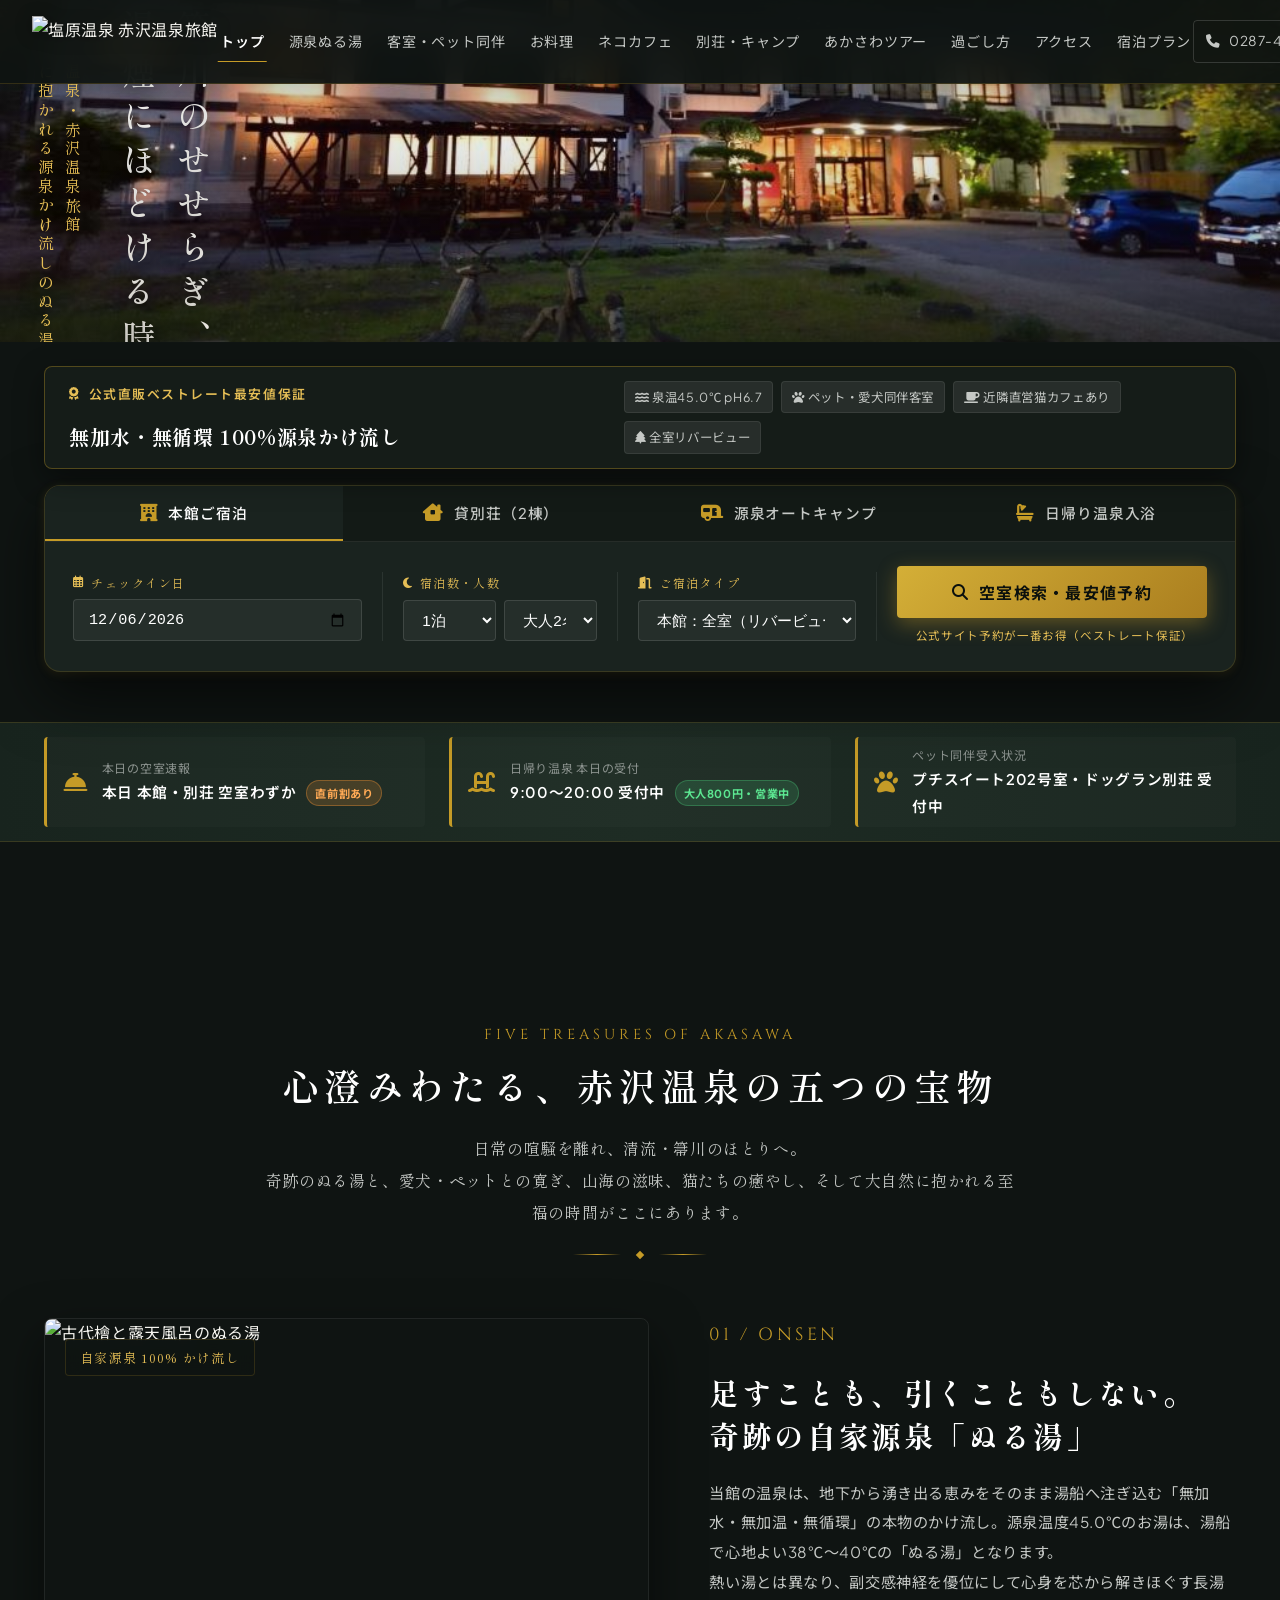
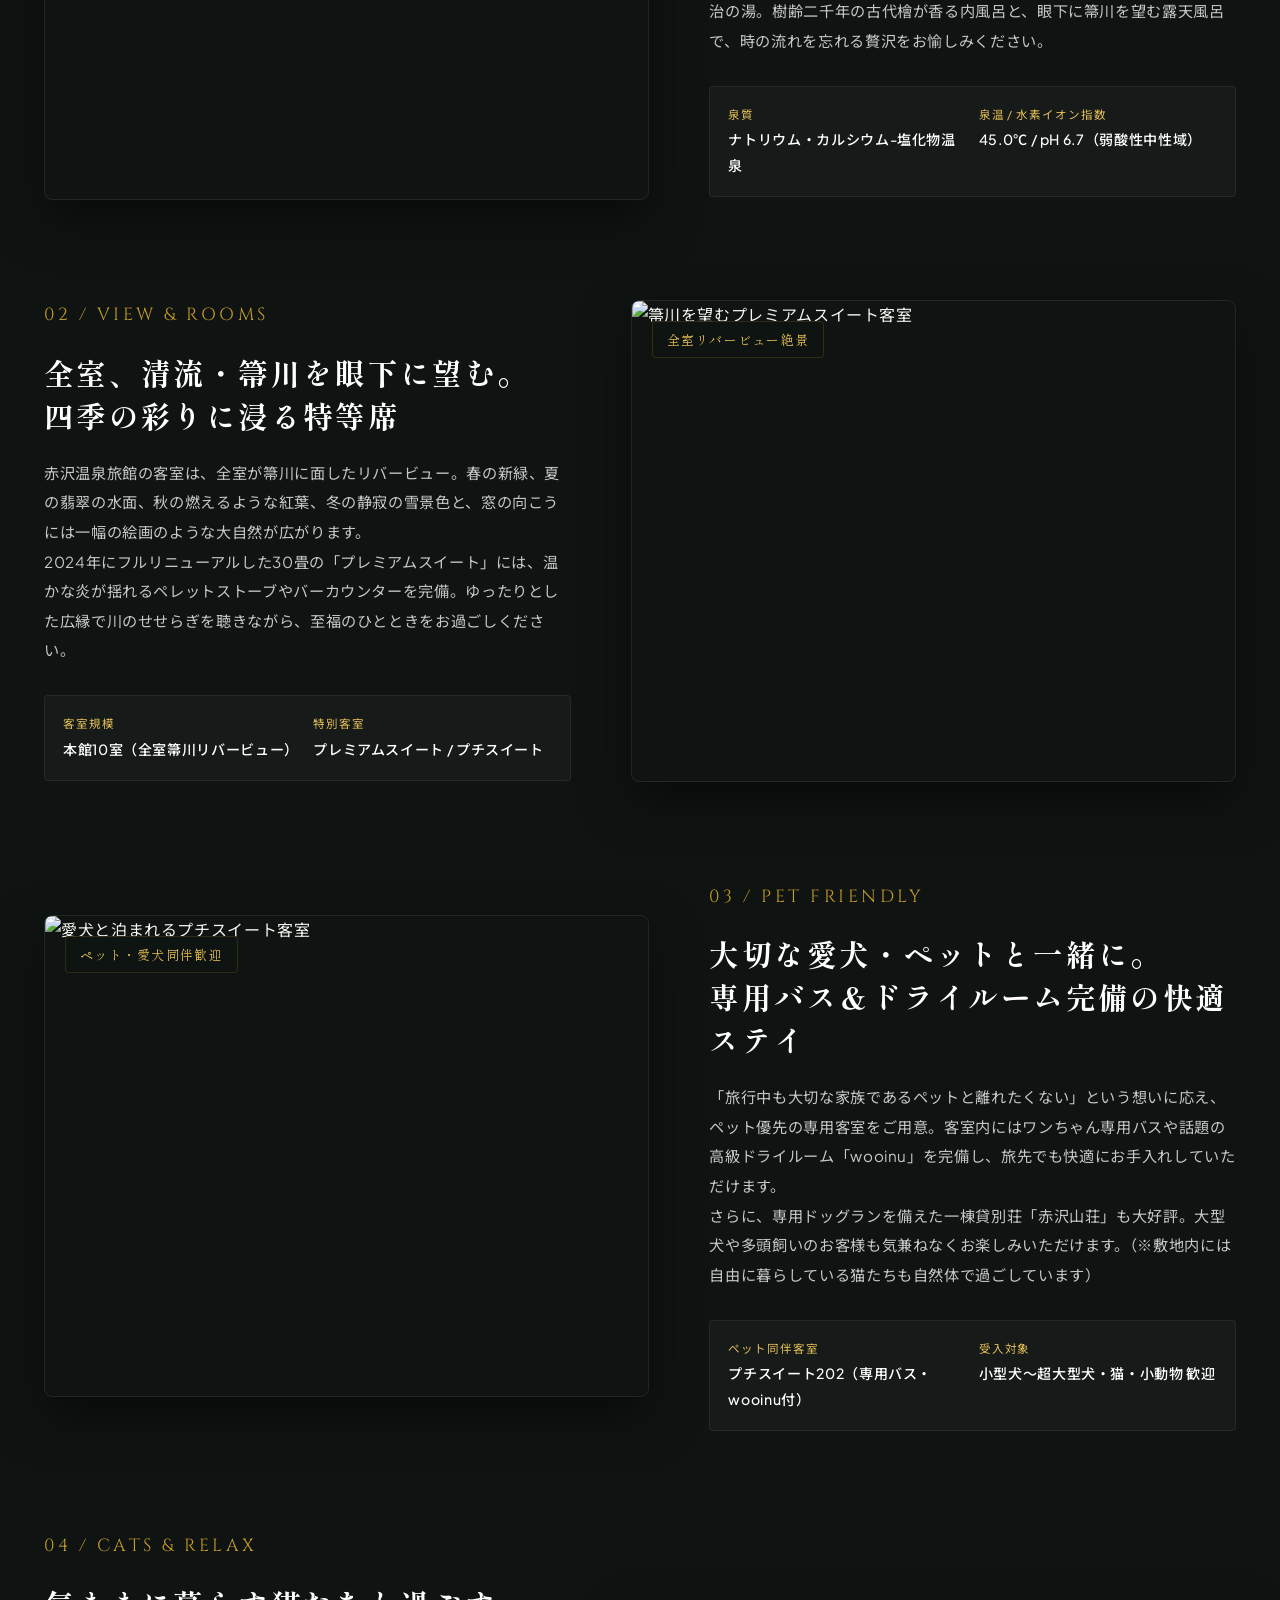
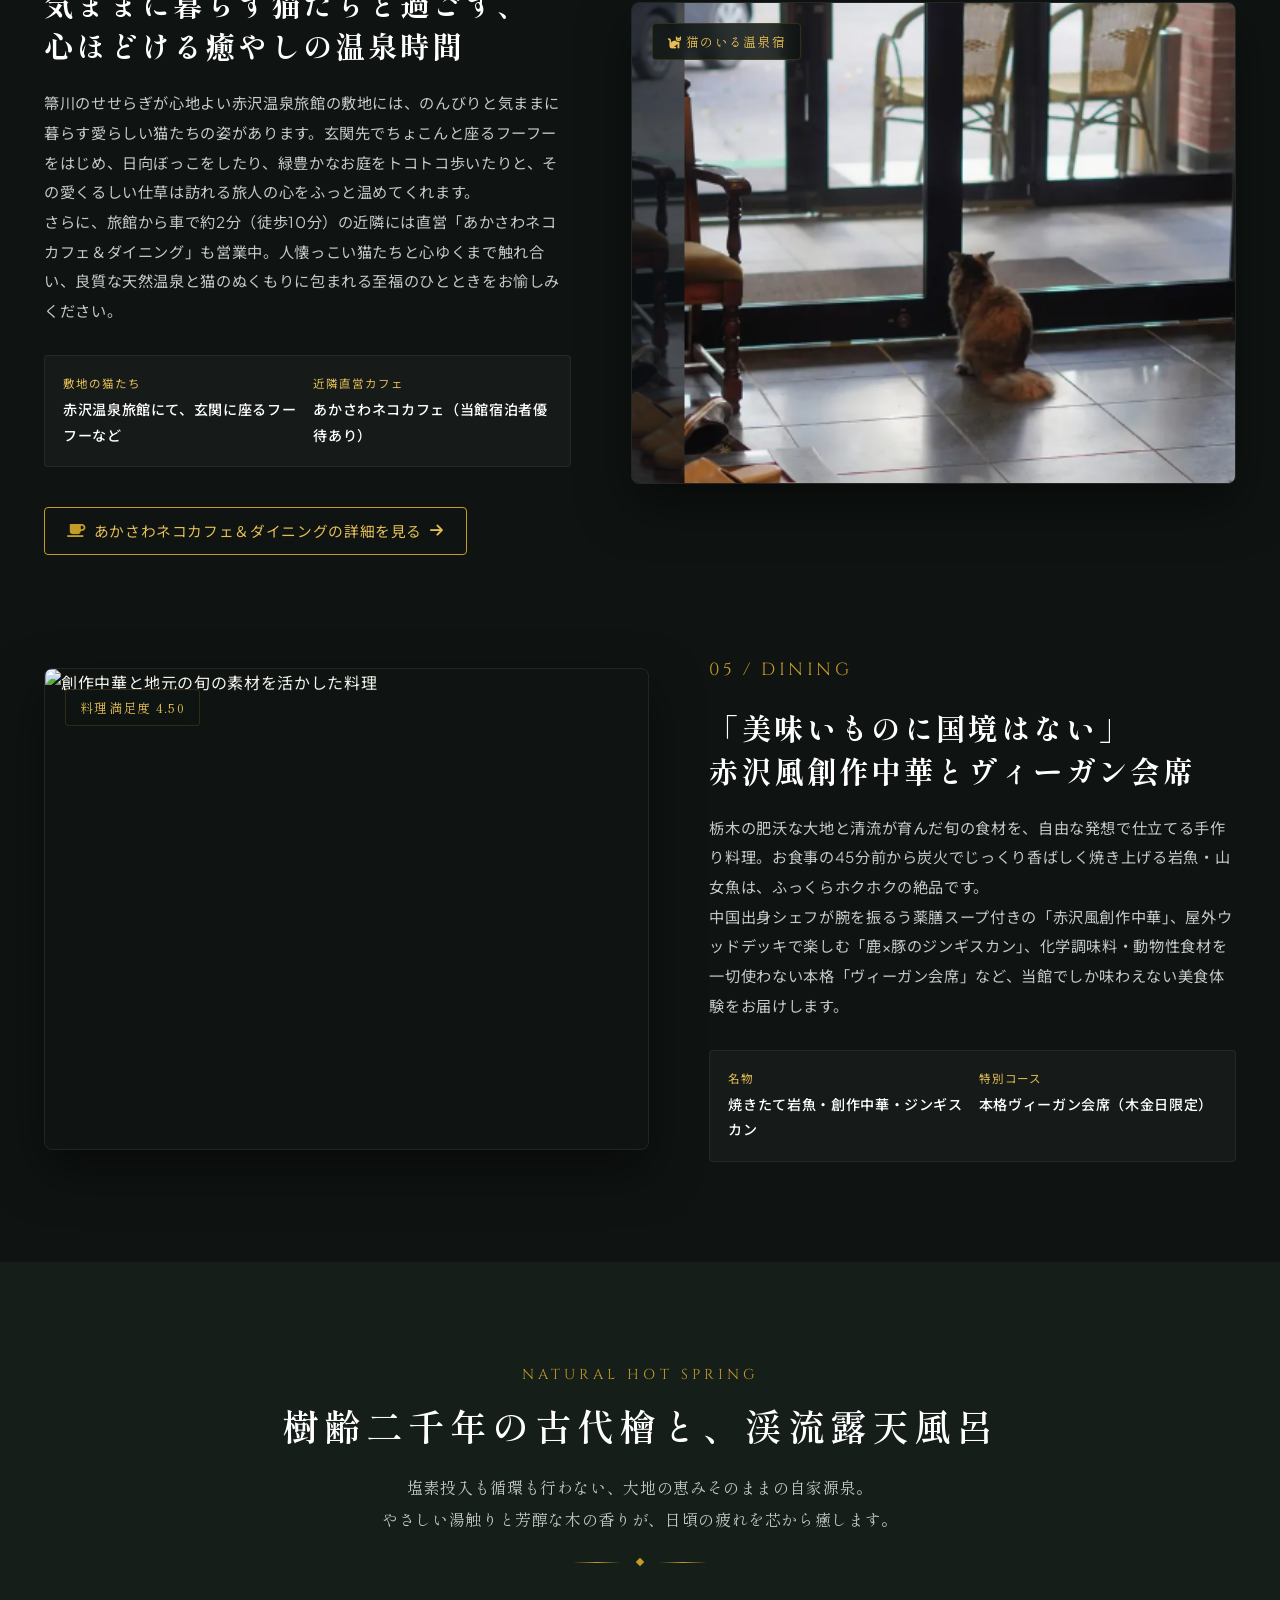
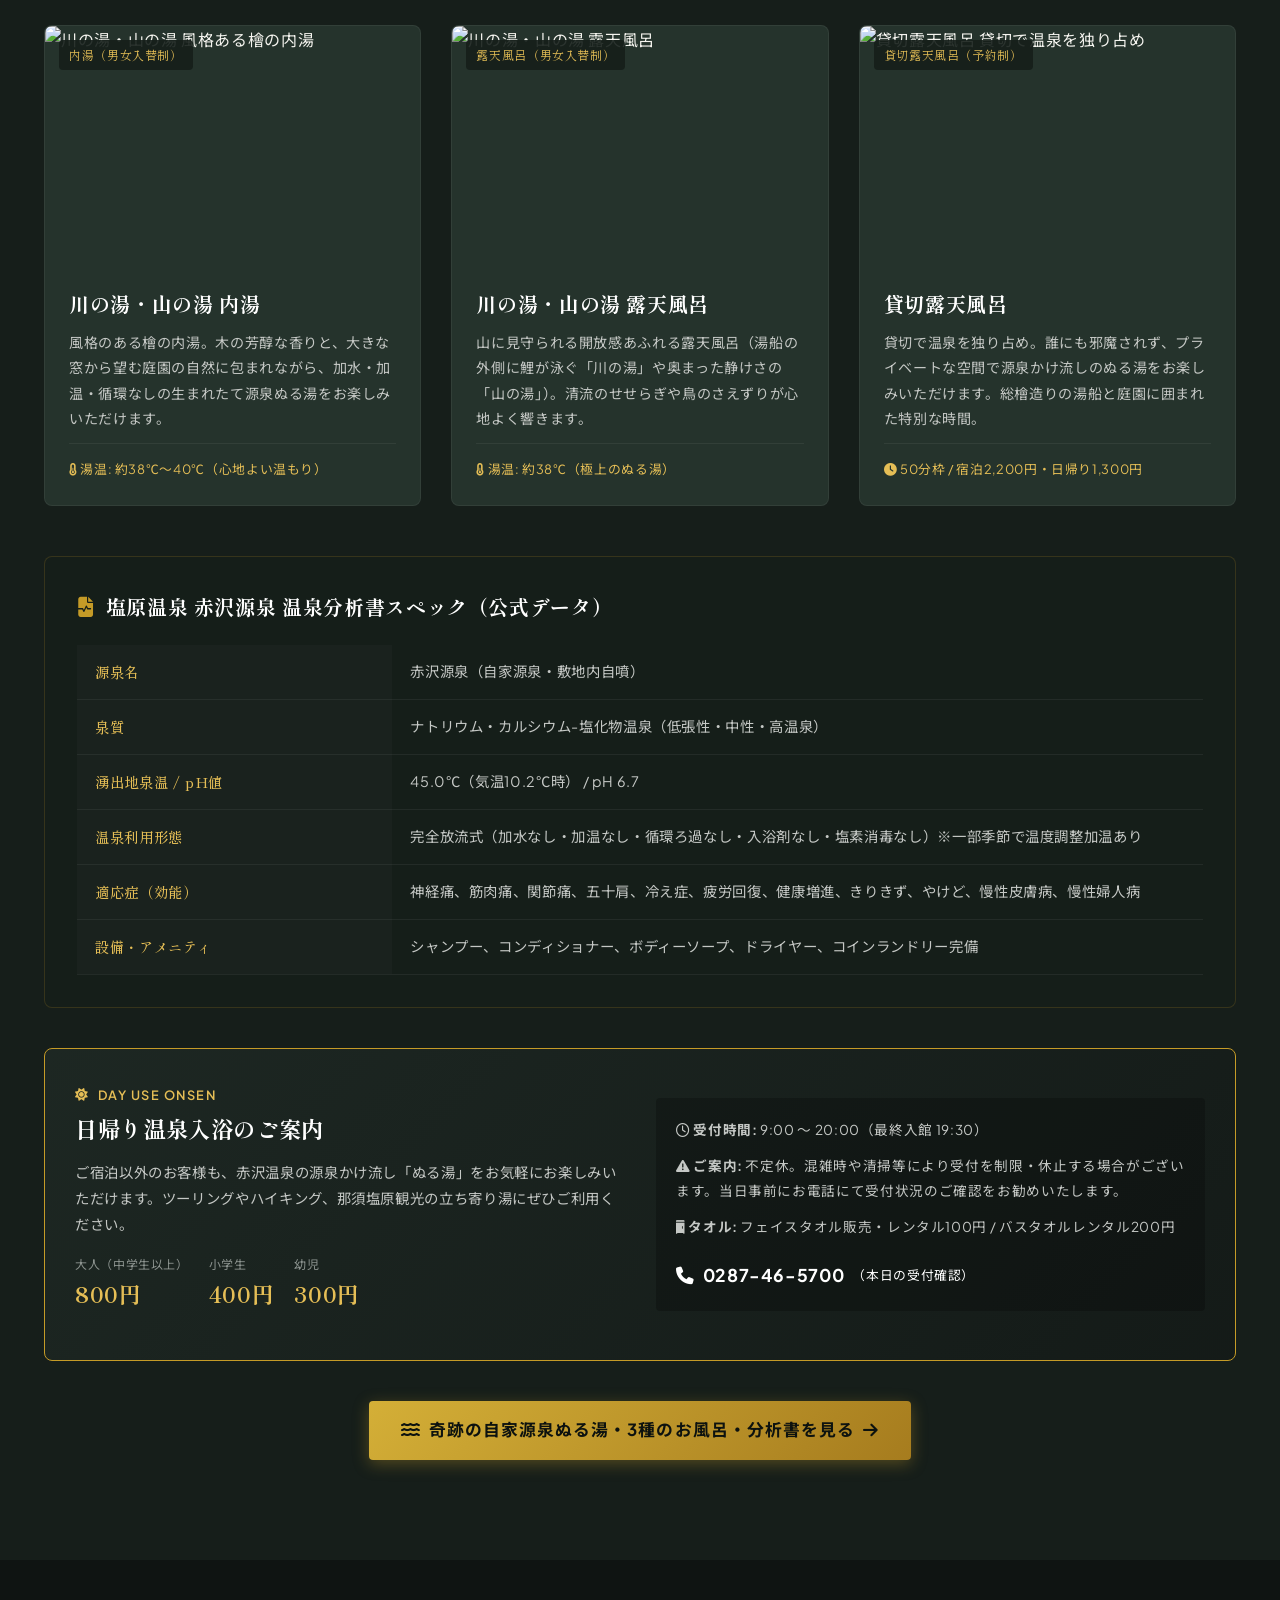
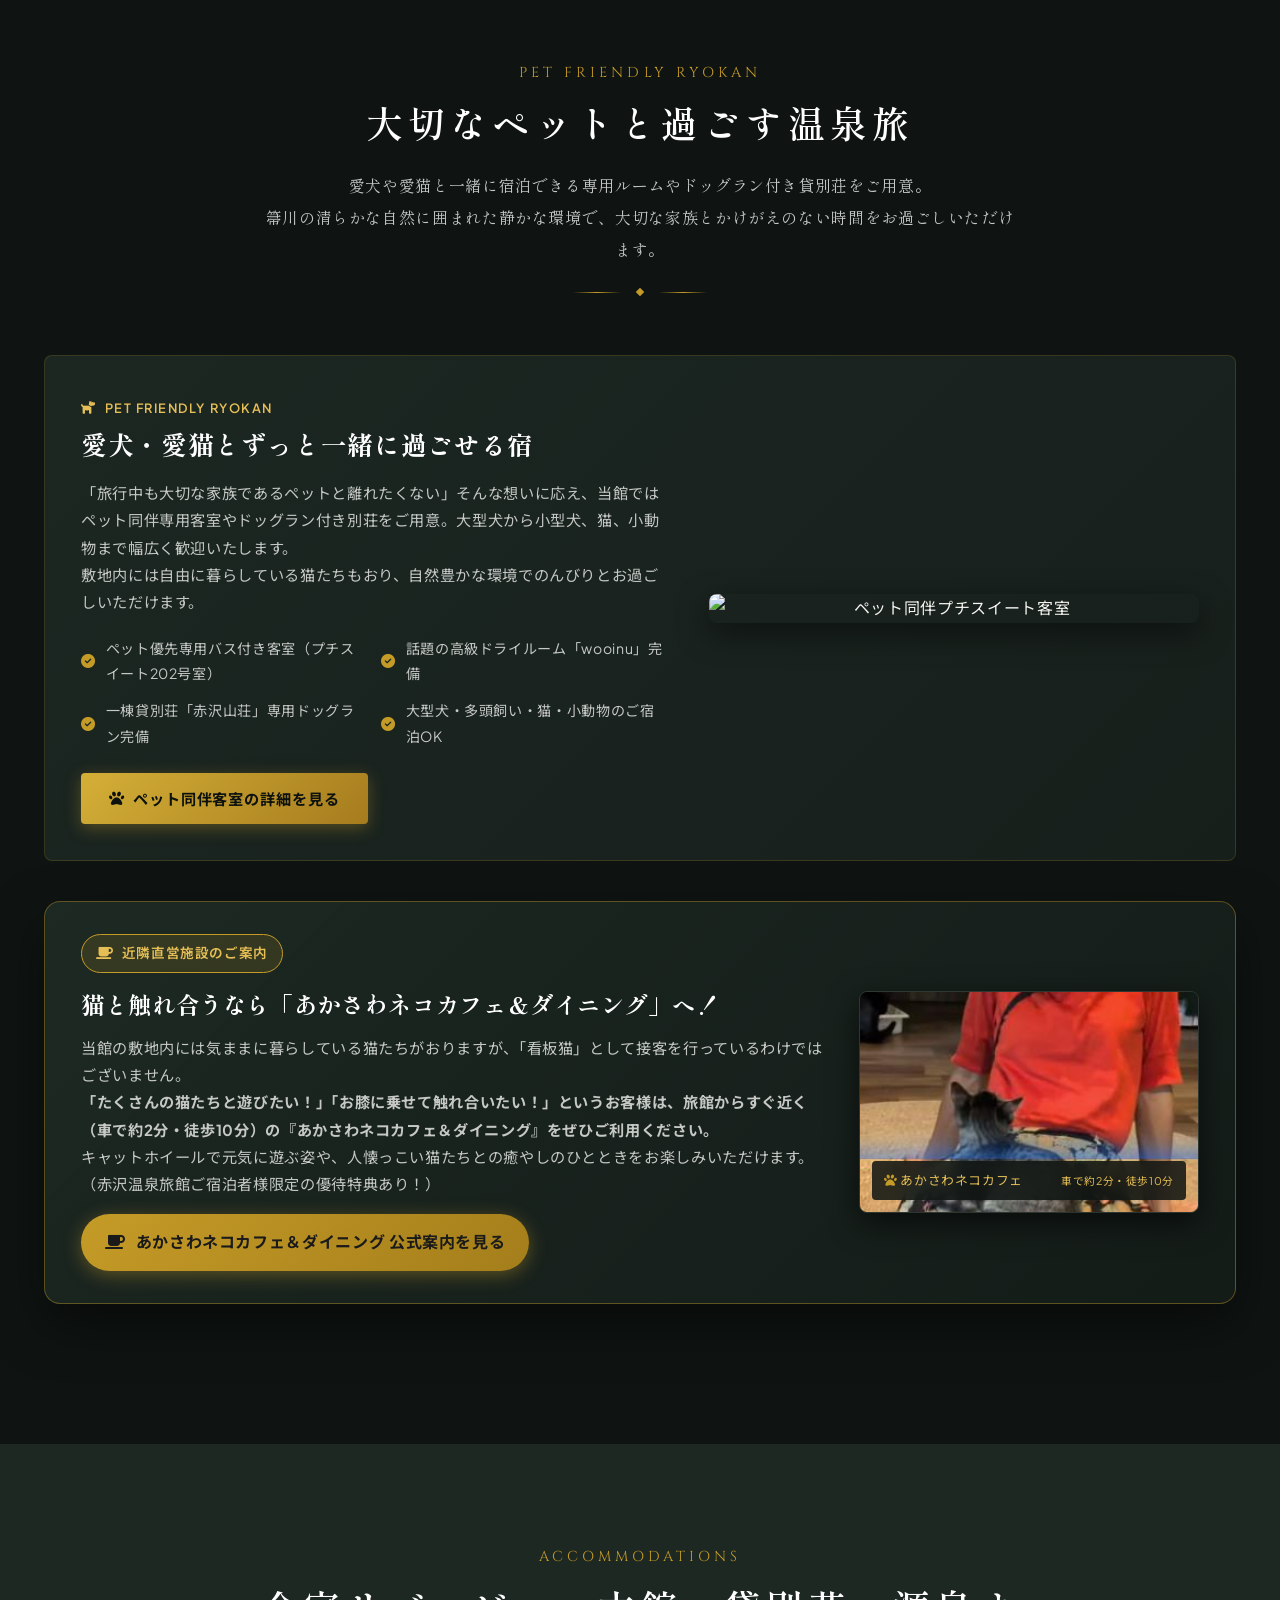
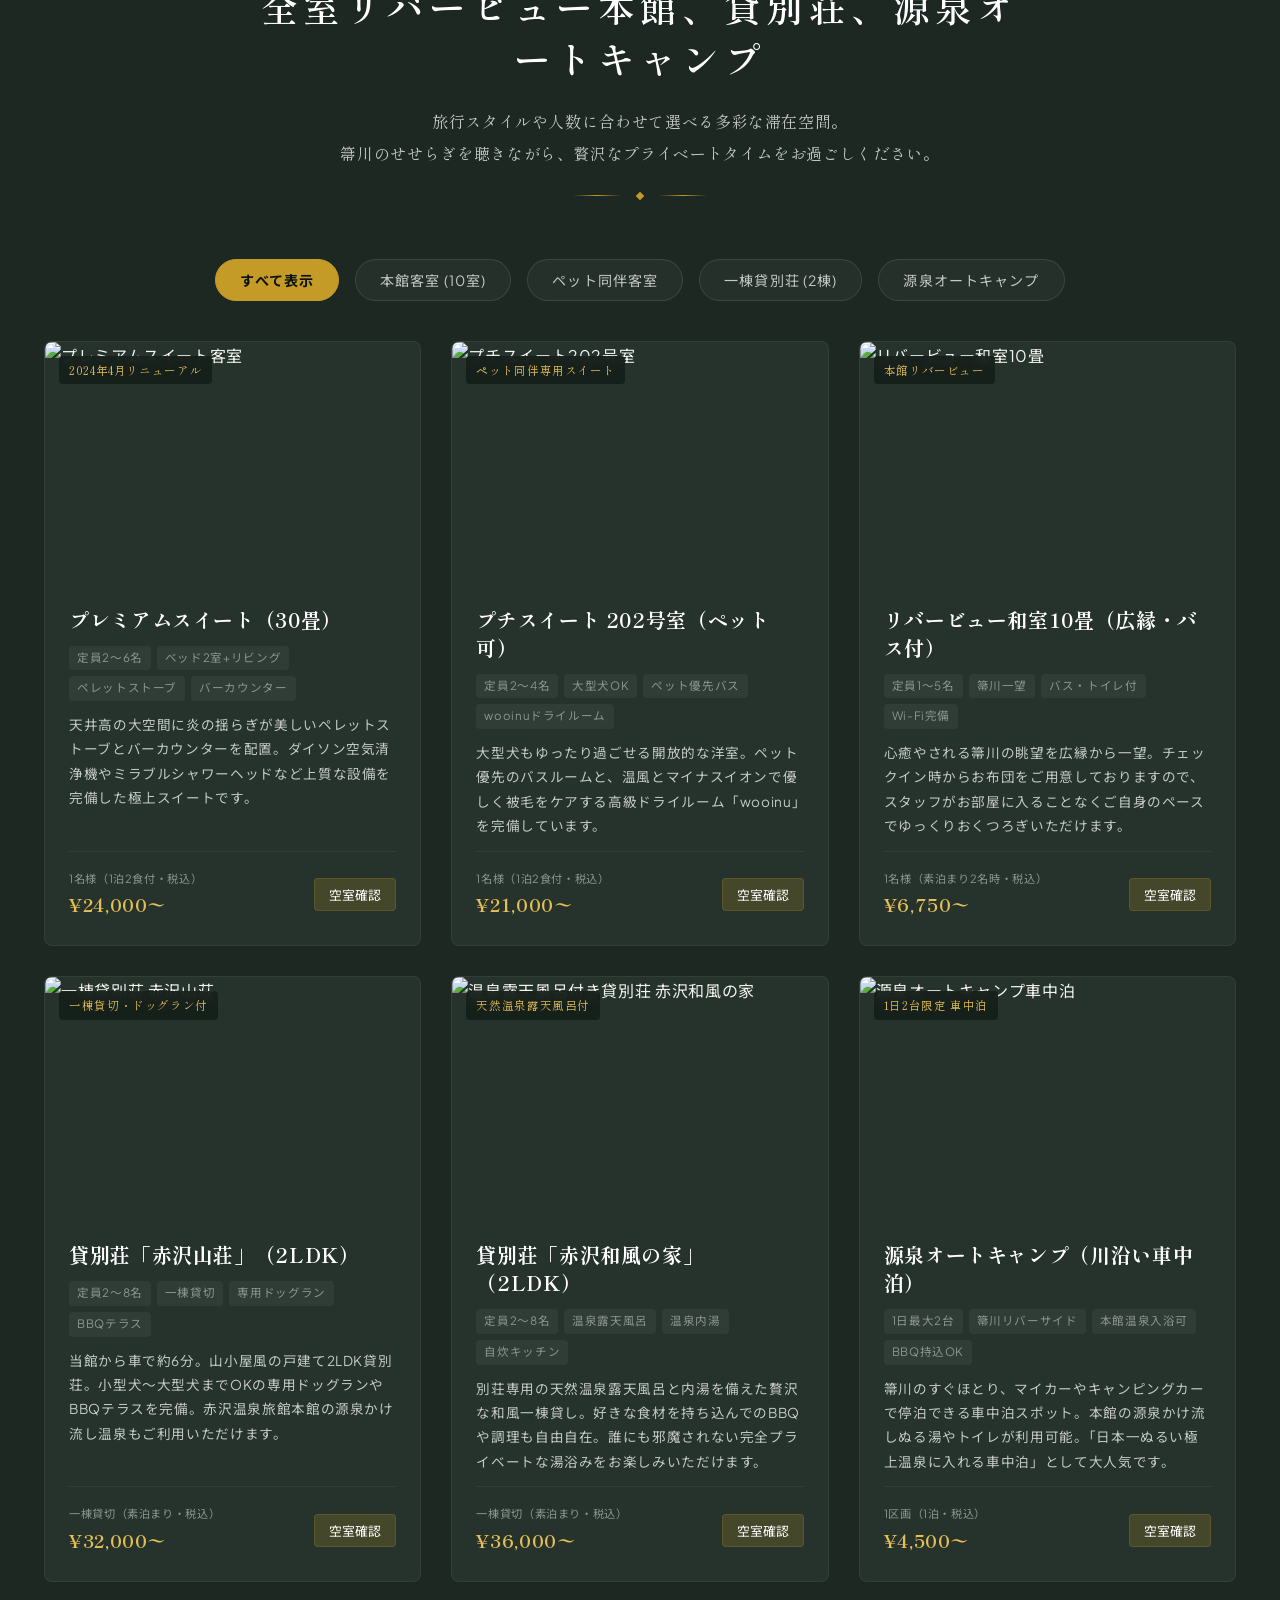
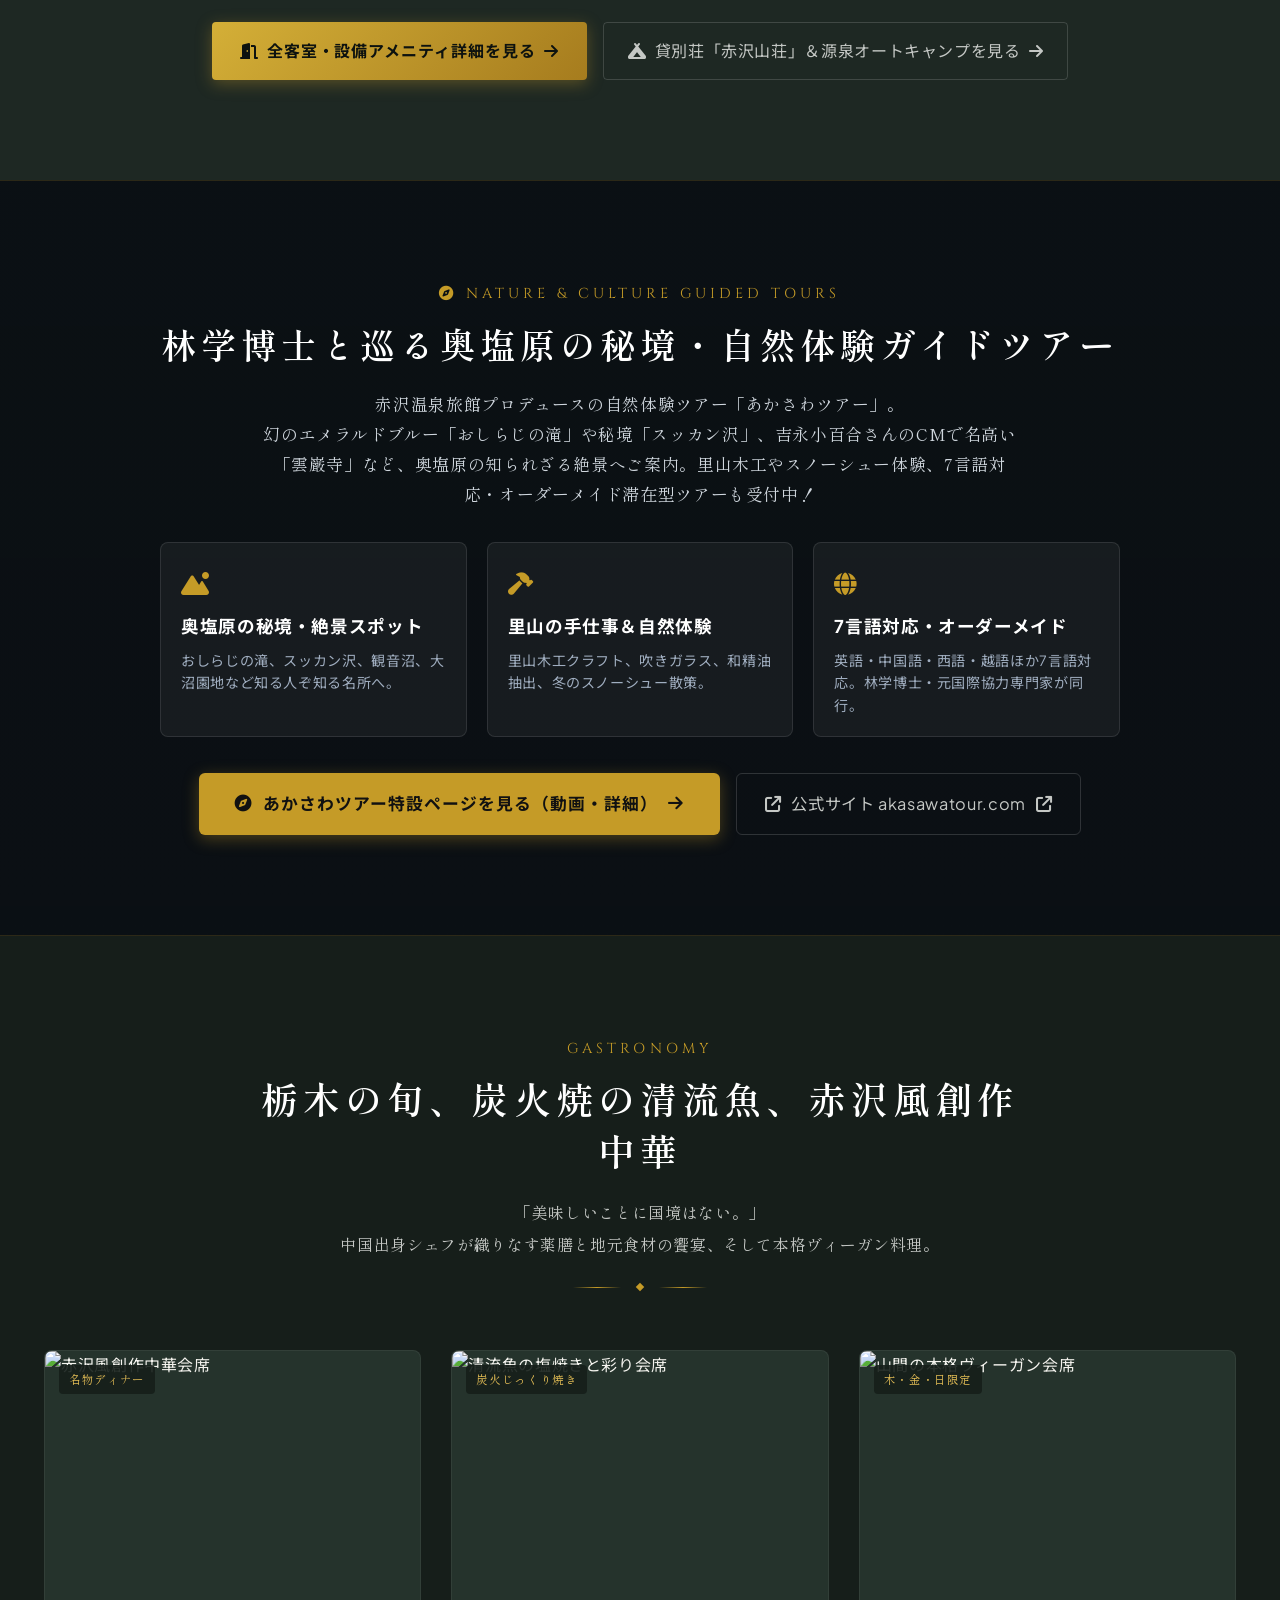
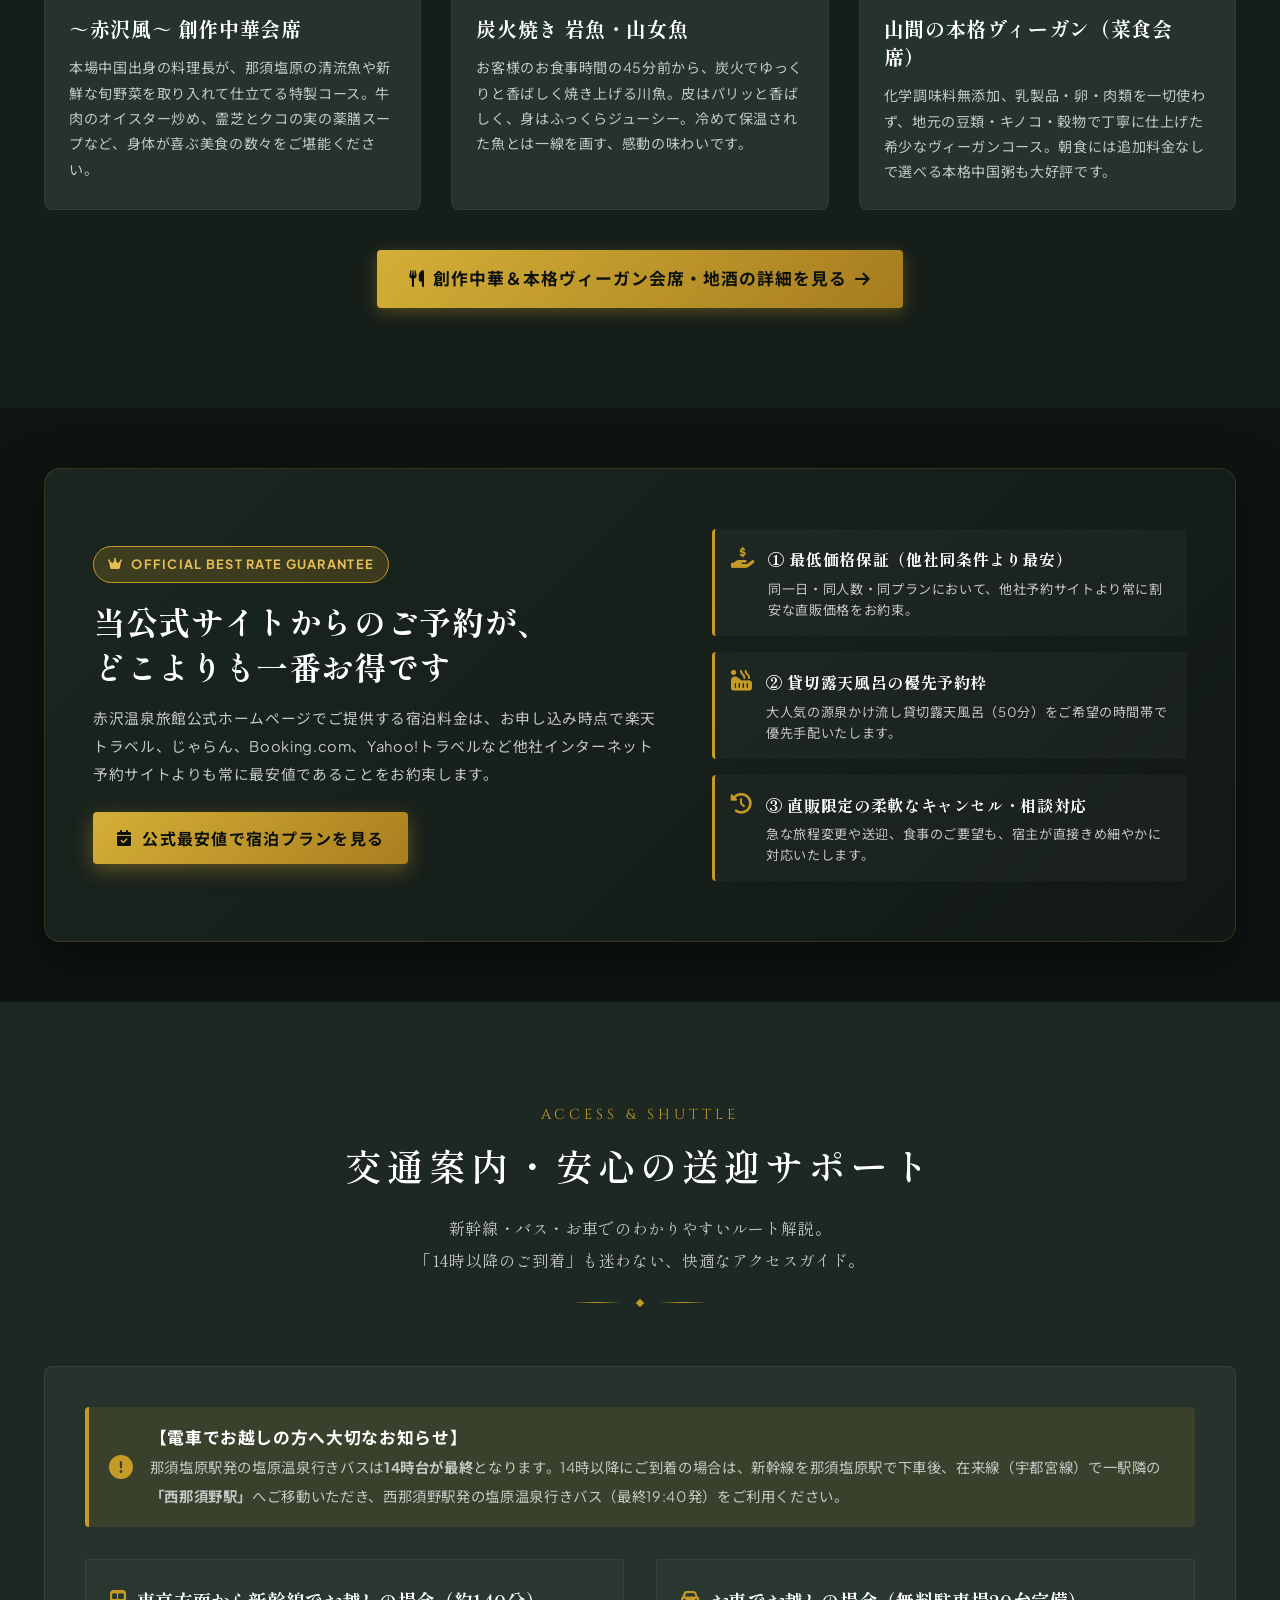
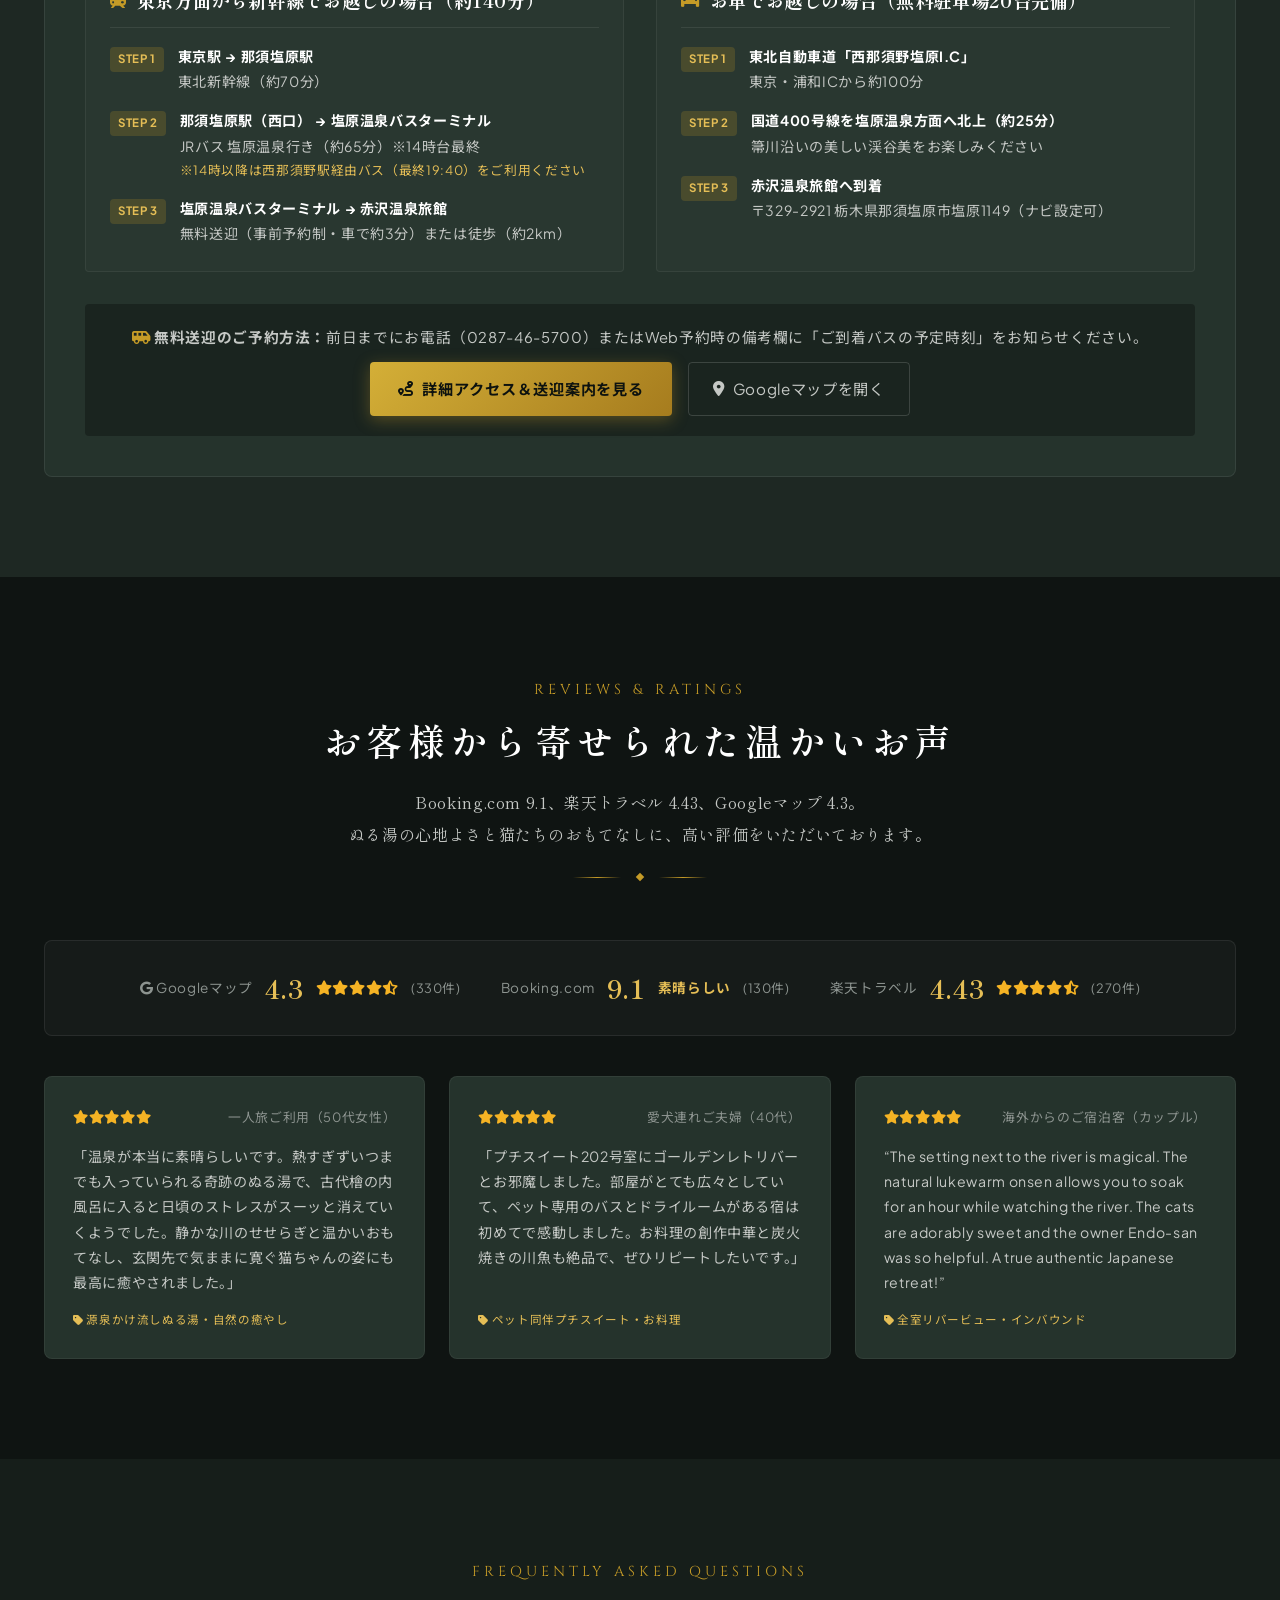
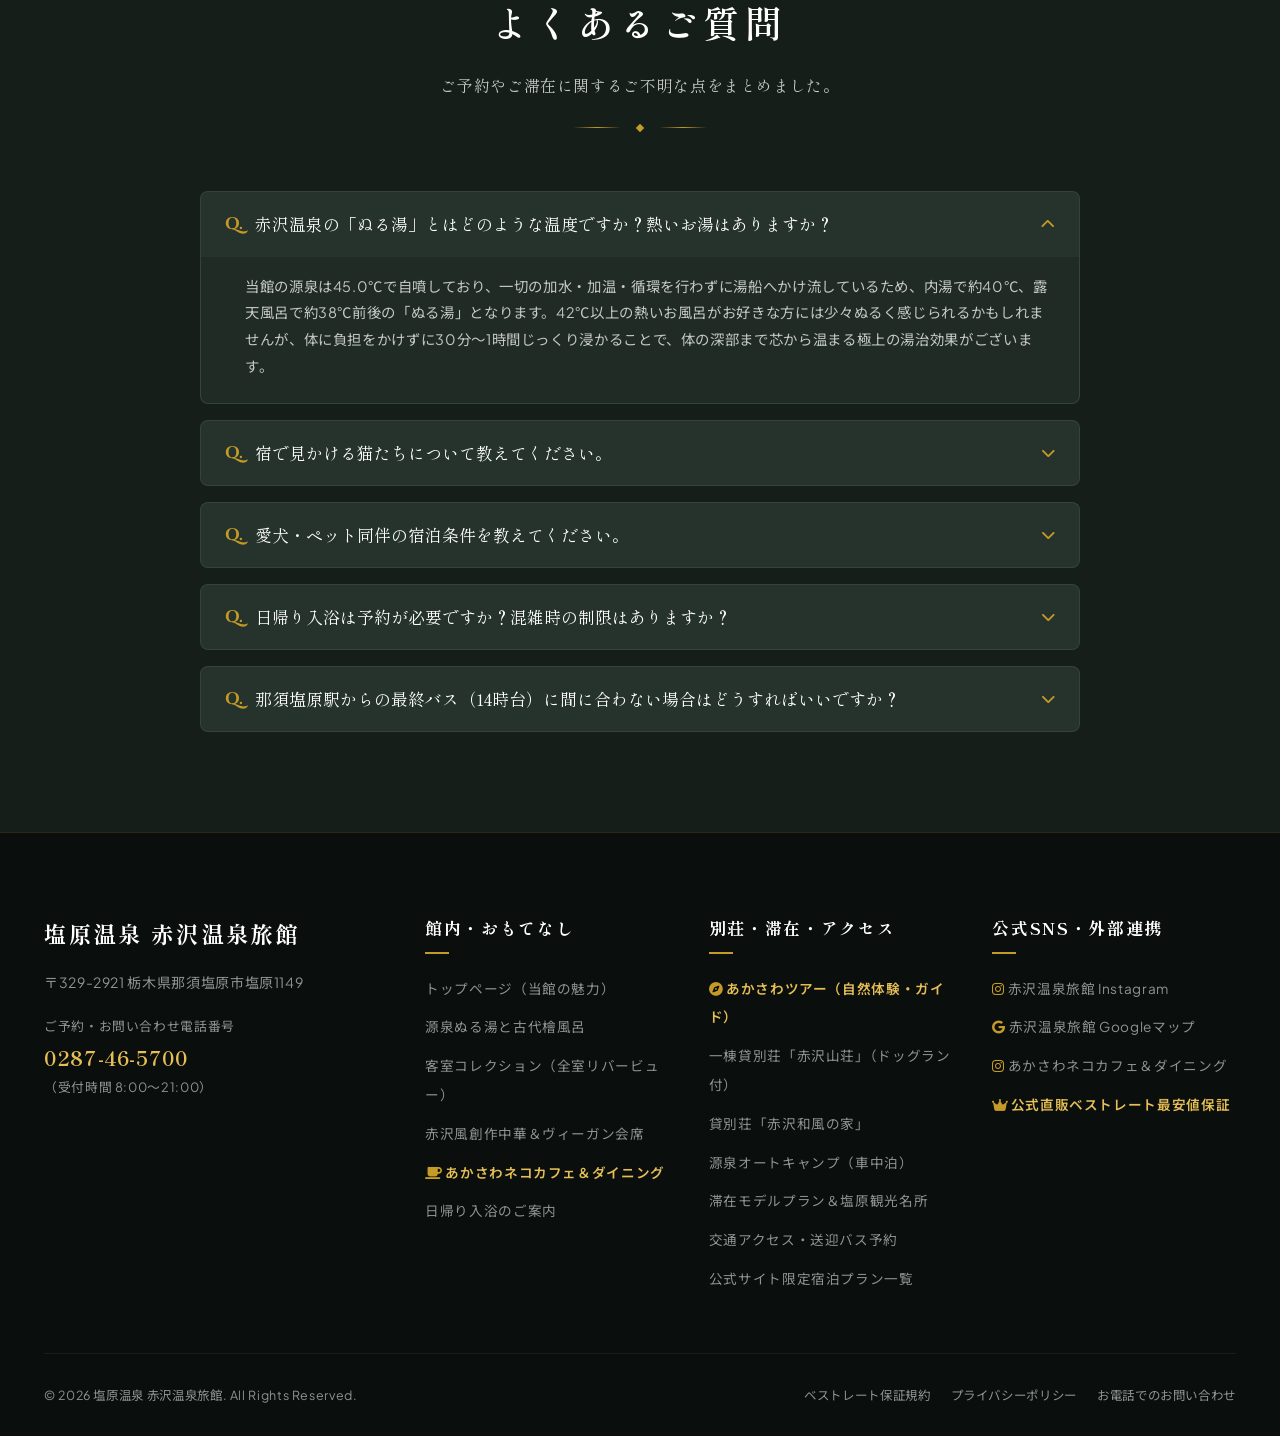
==== commit ca92a9d2: "Narrow PC hero height by ~5cm (crop top) and move Best Rate Guarantee badge ~10cm down below hero im" ====
--- a/index.html
+++ b/index.html
@@ -265,31 +265,34 @@
           自然に抱かれる源泉かけ流しのぬる湯
         </p>
       </div>
-
-      <div class="hero-badge-area">
+    </div>
+
+    <div class="hero-scroll">
+      <span>SCROLL</span>
+      <div class="hero-scroll-line"></div>
+    </div>
+  </section>
+
+  <!-- ==========================================================================
+       統合予約コンシェルジュバー (Booking Concierge Bar)
+       ========================================================================== -->
+  <div class="booking-bar-wrapper container">
+    <!-- 公式直販ベストレート最安値保証（ヒーロー画像下へ移動・約10cm下へ） -->
+    <div class="hero-badge-area">
+      <div class="hero-badge-header">
         <span class="hero-badge-tag">
           <i class="fa-solid fa-award"></i> 公式直販ベストレート最安値保証
         </span>
         <h2 class="hero-badge-title">無加水・無循環 100%源泉かけ流し</h2>
-        <div class="hero-badge-points">
-          <span class="hero-pill"><i class="fa-solid fa-water"></i> 泉温45.0℃ pH6.7</span>
-          <span class="hero-pill"><i class="fa-solid fa-paw"></i> ペット・愛犬同伴客室</span>
-          <span class="hero-pill"><i class="fa-solid fa-mug-saucer"></i> 近隣直営猫カフェあり</span>
-          <span class="hero-pill"><i class="fa-solid fa-tree"></i> 全室リバービュー</span>
-        </div>
-      </div>
-    </div>
-
-    <div class="hero-scroll">
-      <span>SCROLL</span>
-      <div class="hero-scroll-line"></div>
-    </div>
-  </section>
-
-  <!-- ==========================================================================
-       統合予約コンシェルジュバー (Booking Concierge Bar)
-       ========================================================================== -->
-  <div class="booking-bar-wrapper container">
+      </div>
+      <div class="hero-badge-points">
+        <span class="hero-pill"><i class="fa-solid fa-water"></i> 泉温45.0℃ pH6.7</span>
+        <span class="hero-pill"><i class="fa-solid fa-paw"></i> ペット・愛犬同伴客室</span>
+        <span class="hero-pill"><i class="fa-solid fa-mug-saucer"></i> 近隣直営猫カフェあり</span>
+        <span class="hero-pill"><i class="fa-solid fa-tree"></i> 全室リバービュー</span>
+      </div>
+    </div>
+
     <div class="booking-bar">
       <div class="booking-bar-tabs">
         <button class="booking-tab active" data-tab="main">
--- a/css/style.css
+++ b/css/style.css
@@ -272,15 +272,15 @@
    ========================================================================== */
 .hero-section {
   position: relative;
-  height: 60vh;
-  min-height: 480px;
-  max-height: 580px;
-  display: flex;
-  align-items: flex-end;
-  justify-content: center;
+  height: 38vh;
+  min-height: 330px;
+  max-height: 380px;
+  display: flex;
+  align-items: center;
+  justify-content: flex-start;
   overflow: hidden;
   padding-top: var(--header-height);
-  padding-bottom: 30px;
+  padding-bottom: 10px;
 }
 
 .hero-slider {
@@ -330,7 +330,7 @@
 
 /* 新しい5つのヒーロースライド用PCスタイル：画像の下部（湯船・お湯・お庭など）が確実に見えるようbottom基準に最適化 */
 .hero-slide.slide-onsen-wood img {
-  object-position: center bottom;
+  object-position: center bottom !important;
 }
 
 .hero-slide.slide-exterior-night img {
@@ -357,10 +357,10 @@
   height: 100%;
   background: linear-gradient(
     180deg,
-    rgba(15, 20, 18, 0.5) 0%,
-    rgba(15, 20, 18, 0.1) 40%,
-    rgba(15, 20, 18, 0.35) 75%,
-    rgba(15, 20, 18, 0.75) 100%
+    rgba(15, 20, 18, 0.45) 0%,
+    rgba(15, 20, 18, 0.08) 40%,
+    rgba(15, 20, 18, 0.25) 75%,
+    rgba(15, 20, 18, 0.6) 100%
   );
   z-index: 2;
 }
@@ -370,28 +370,28 @@
   z-index: 3;
   width: 100%;
   max-width: var(--container-max);
-  padding: 30px 32px 60px;
-  display: flex;
-  justify-content: space-between;
-  align-items: flex-end;
+  padding: 10px 32px 10px;
+  display: flex;
+  justify-content: flex-start;
+  align-items: center;
 }
 
 .hero-catch {
   display: flex;
   flex-direction: row-reverse;
-  gap: 28px;
+  gap: 24px;
   color: #ffffff;
   text-shadow: 0 4px 24px rgba(0, 0, 0, 0.85);
-  margin-top: 15px;
-  margin-bottom: 10px;
+  margin-top: 5px;
+  margin-bottom: 5px;
 }
 
 .hero-title-main {
   font-family: var(--font-serif);
-  font-size: 2.3rem;
-  line-height: 1.7;
+  font-size: 2.1rem;
+  line-height: 1.65;
   font-weight: 500;
-  letter-spacing: 0.32em;
+  letter-spacing: 0.3em;
   color: #ffffff;
   background: linear-gradient(180deg, #ffffff 0%, #eae7de 100%);
   -webkit-background-clip: text;
@@ -400,26 +400,35 @@
 
 .hero-title-sub {
   font-family: var(--font-serif);
-  font-size: 1.05rem;
-  line-height: 1.8;
-  letter-spacing: 0.22em;
+  font-size: 0.98rem;
+  line-height: 1.75;
+  letter-spacing: 0.2em;
   color: var(--color-gold-light);
-  padding-top: 20px;
-}
-
+  padding-top: 15px;
+}
+
+/* 公式直販ベストレート最安値保証（ヒーロー下・予約バー上部のバッジ帯） */
 .hero-badge-area {
   display: flex;
-  flex-direction: column;
-  gap: 12px;
-  max-width: 420px;
-  background: rgba(22, 30, 26, 0.85);
+  align-items: center;
+  justify-content: space-between;
+  gap: 20px;
+  width: 100%;
+  background: rgba(22, 30, 26, 0.92);
   backdrop-filter: blur(14px);
   -webkit-backdrop-filter: blur(14px);
-  padding: 20px 24px;
+  padding: 14px 24px;
   border-radius: var(--radius-md);
   border: 1px solid rgba(197, 155, 39, 0.35);
-  box-shadow: 0 16px 40px rgba(0, 0, 0, 0.6);
-  margin-bottom: 10px;
+  box-shadow: 0 10px 30px rgba(0, 0, 0, 0.4);
+  margin-bottom: 16px;
+}
+
+.hero-badge-header {
+  display: flex;
+  align-items: center;
+  gap: 16px;
+  flex-wrap: wrap;
 }
 
 .hero-badge-tag {
@@ -478,7 +487,7 @@
 .booking-bar-wrapper {
   position: relative;
   z-index: 50;
-  margin-top: -45px;
+  margin-top: 24px;
   margin-bottom: 50px;
 }
 
@@ -2092,7 +2101,22 @@
   .hero-catch { align-self: flex-start; margin-top: 0; margin-bottom: 8px; text-shadow: 0 2px 10px rgba(0,0,0,0.85); }
   .hero-title-main { font-size: 1.75rem; letter-spacing: 0.12em; }
   .hero-title-sub { font-size: 0.95rem; padding-top: 15px; }
-  .hero-badge-area { width: 100%; max-width: 100%; margin-bottom: 0; padding: 16px 18px; backdrop-filter: blur(8px); background: rgba(15, 20, 18, 0.75); border: 1px solid rgba(197, 155, 39, 0.4); }
+  .hero-badge-area {
+    width: 100%;
+    max-width: 100%;
+    flex-direction: column;
+    align-items: flex-start;
+    gap: 12px;
+    margin-bottom: 12px;
+    padding: 16px 18px;
+    background: rgba(15, 20, 18, 0.92);
+    border: 1px solid rgba(197, 155, 39, 0.4);
+  }
+  .hero-badge-header {
+    flex-direction: column;
+    align-items: flex-start;
+    gap: 6px;
+  }
   .hero-badge-title { font-size: 1.15rem; }
   .hero-scroll { display: none; }
 
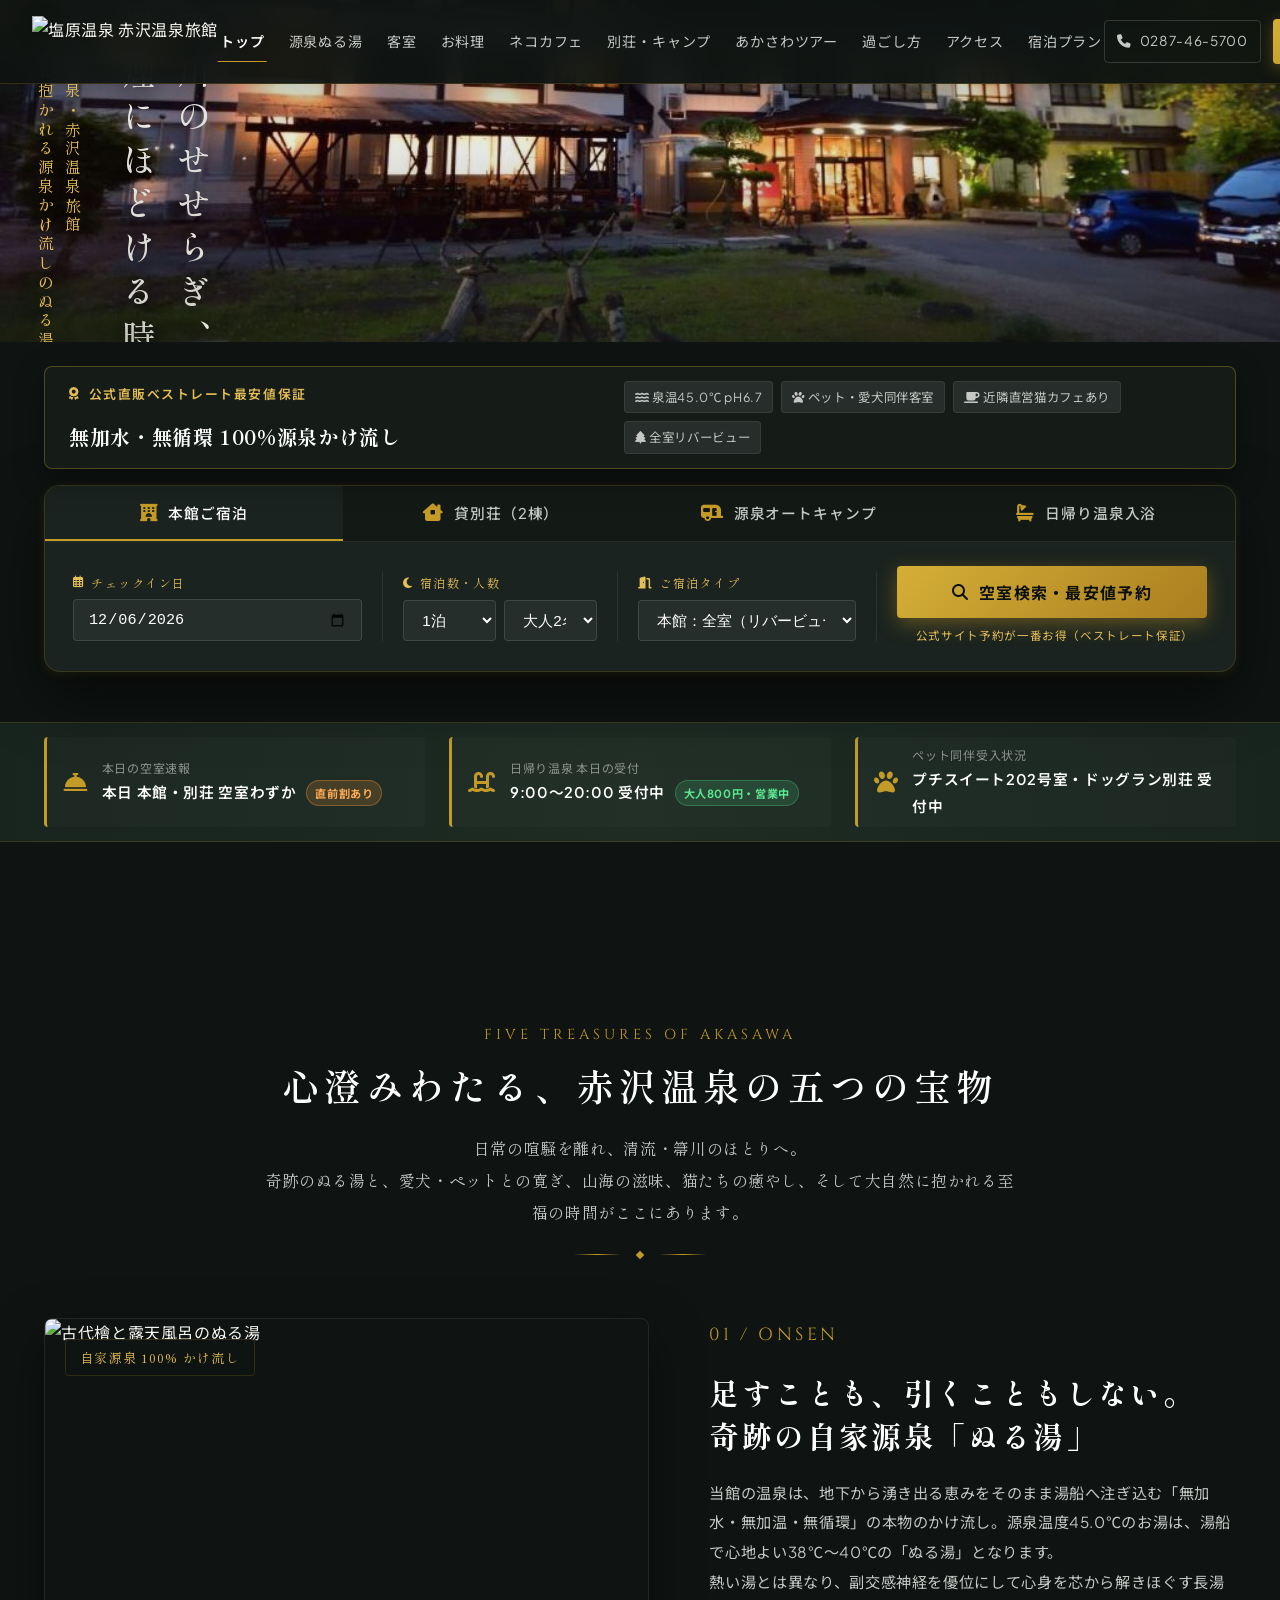
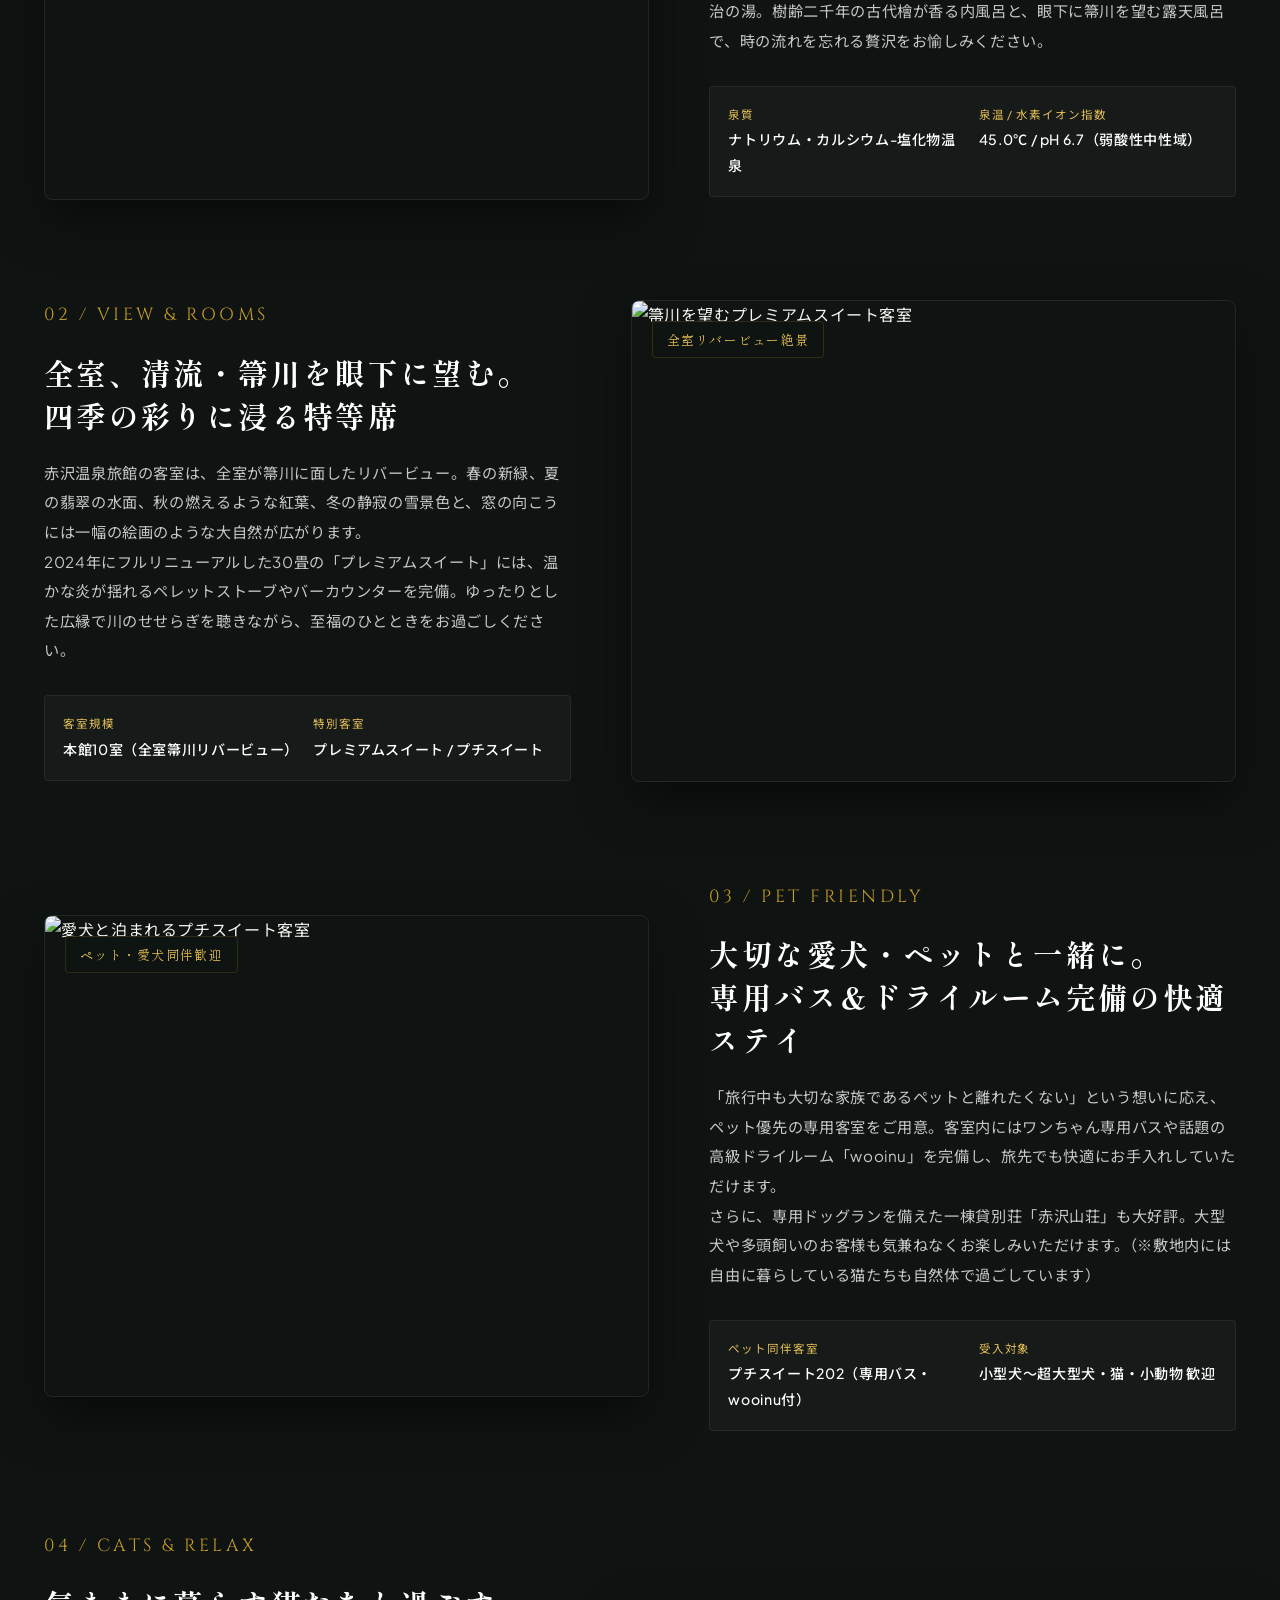
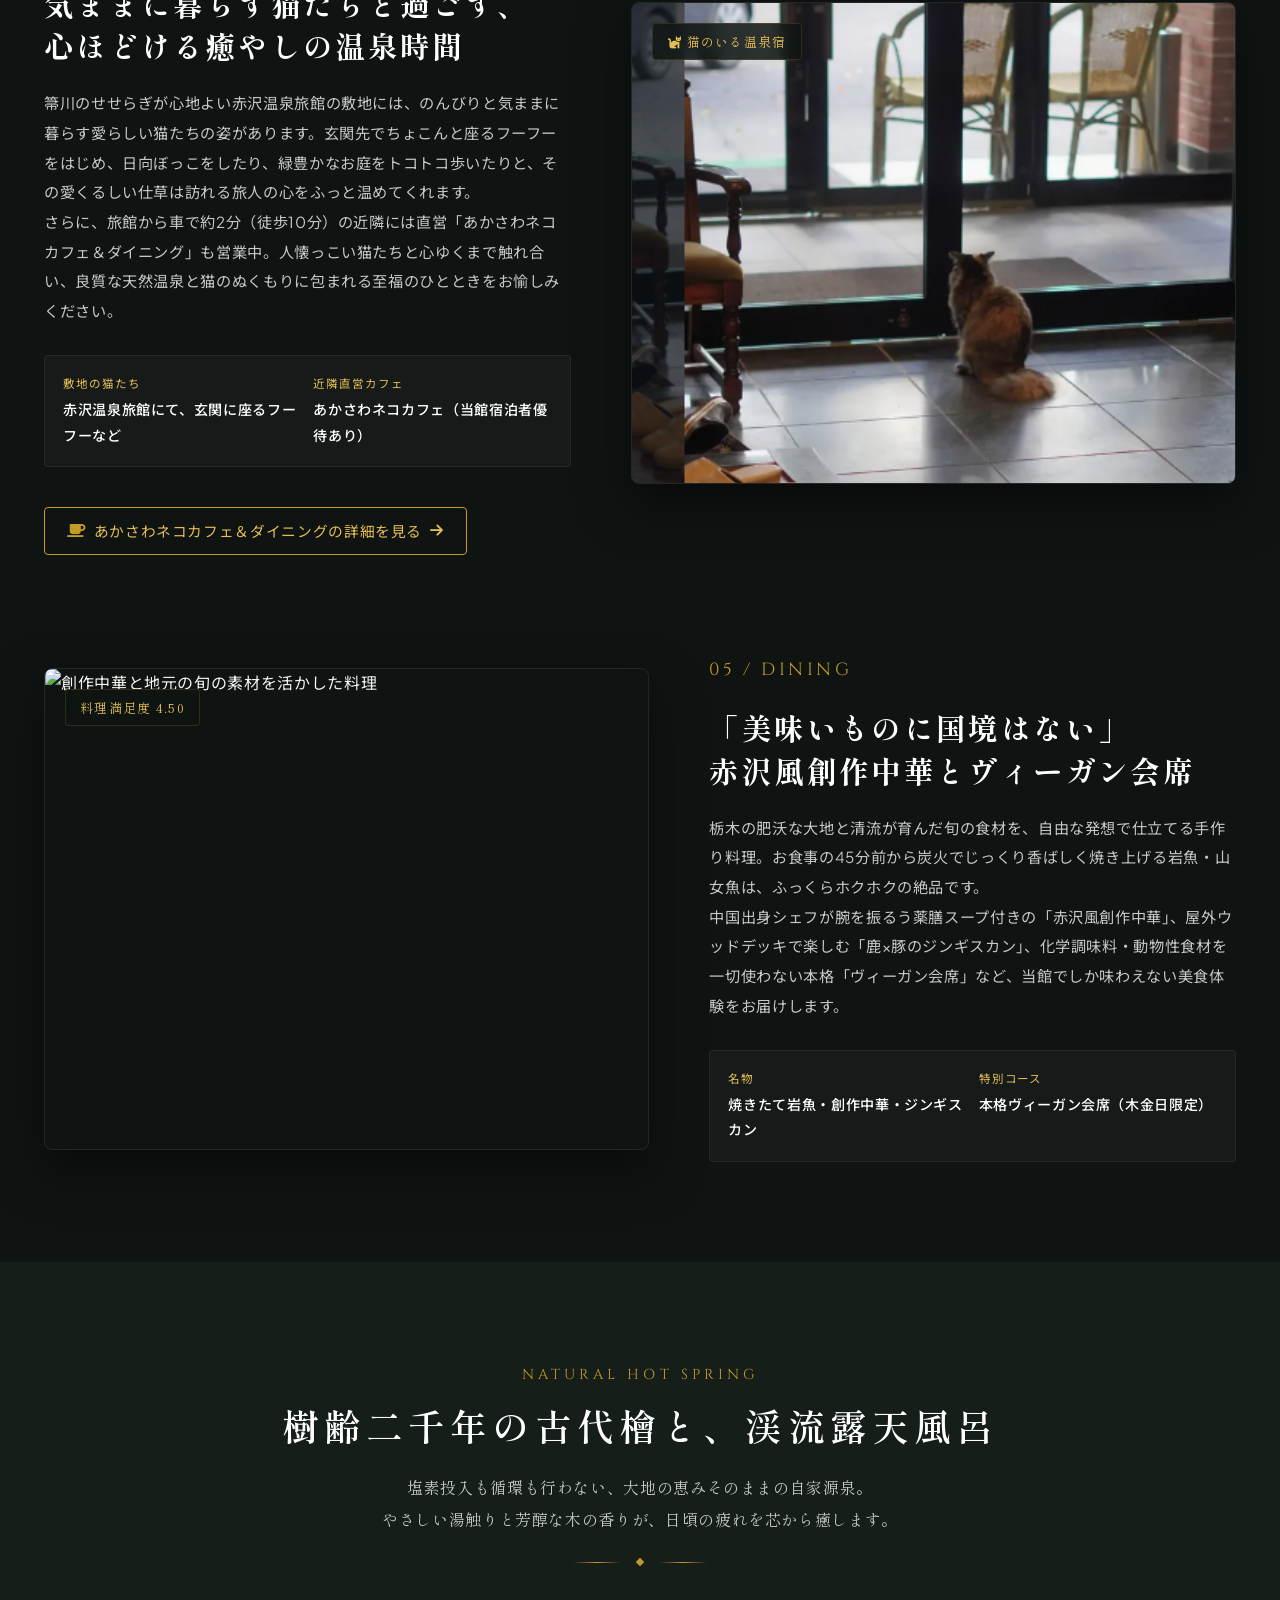
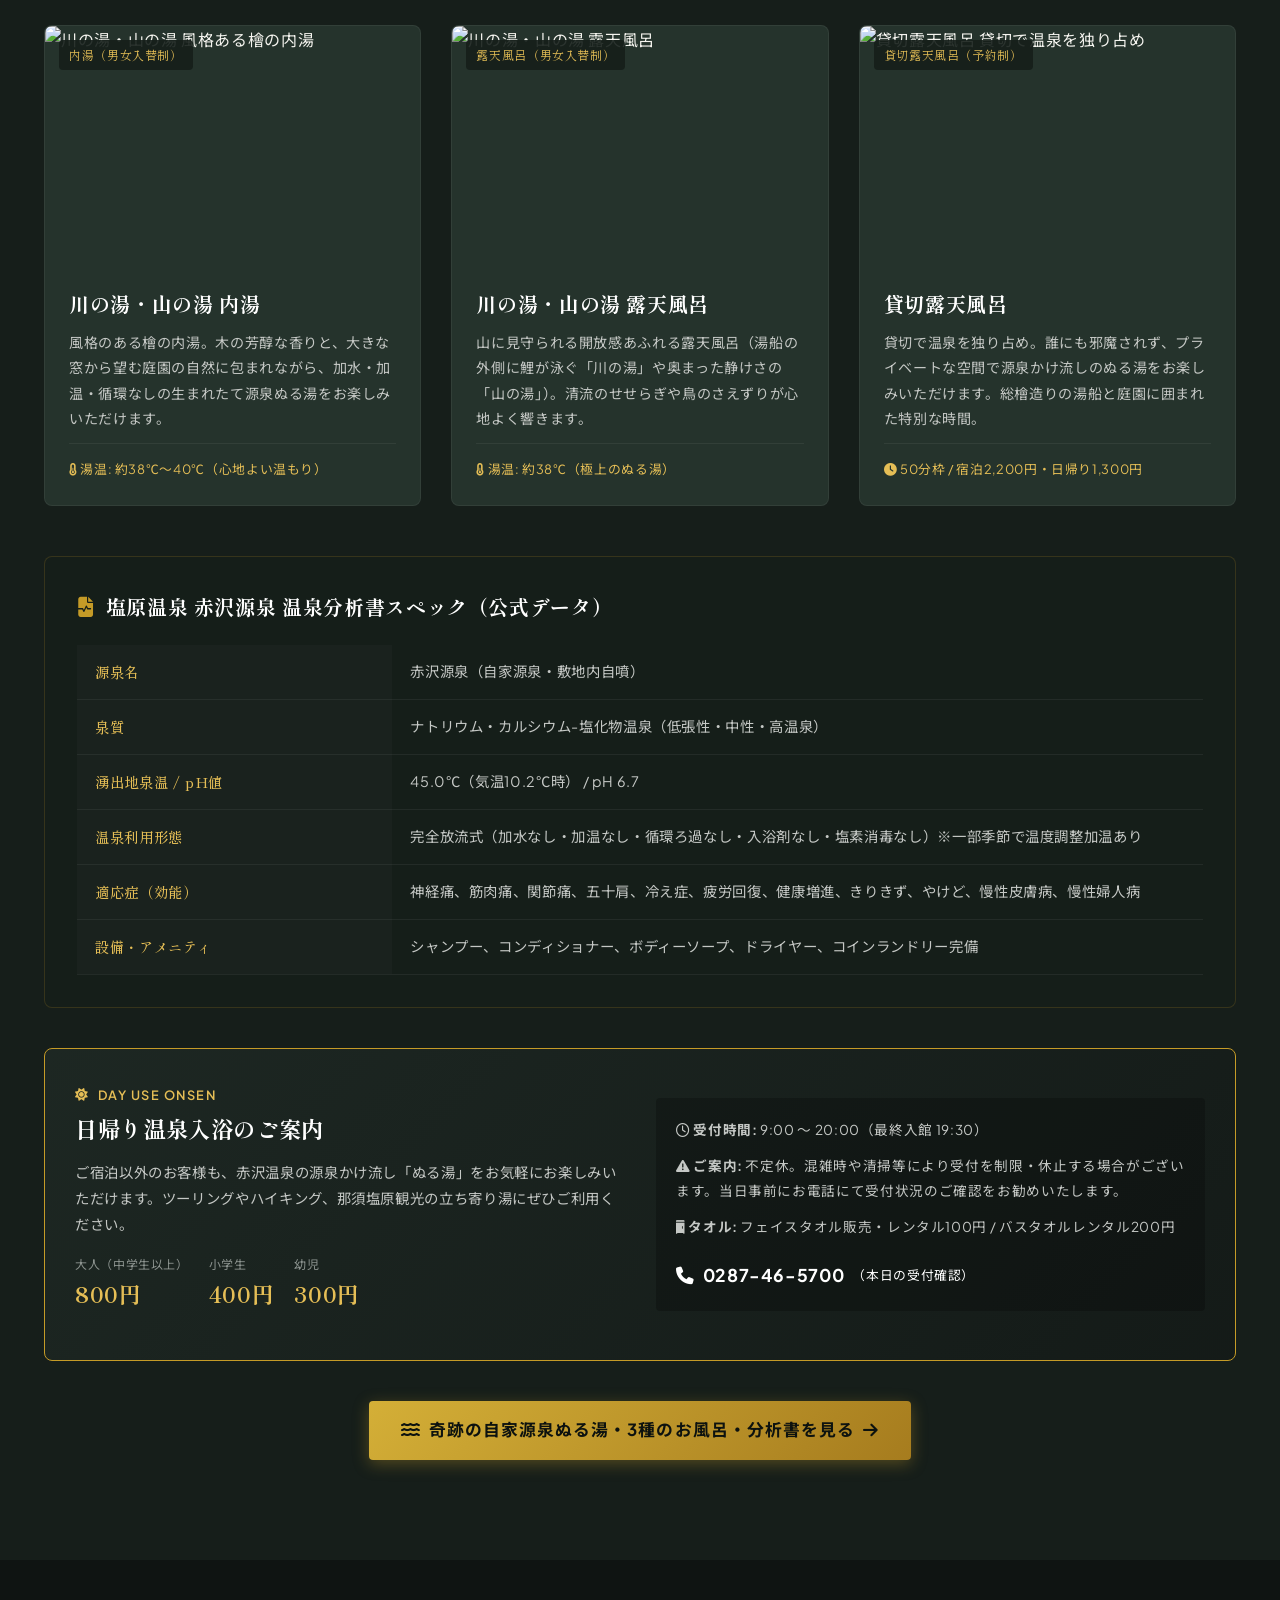
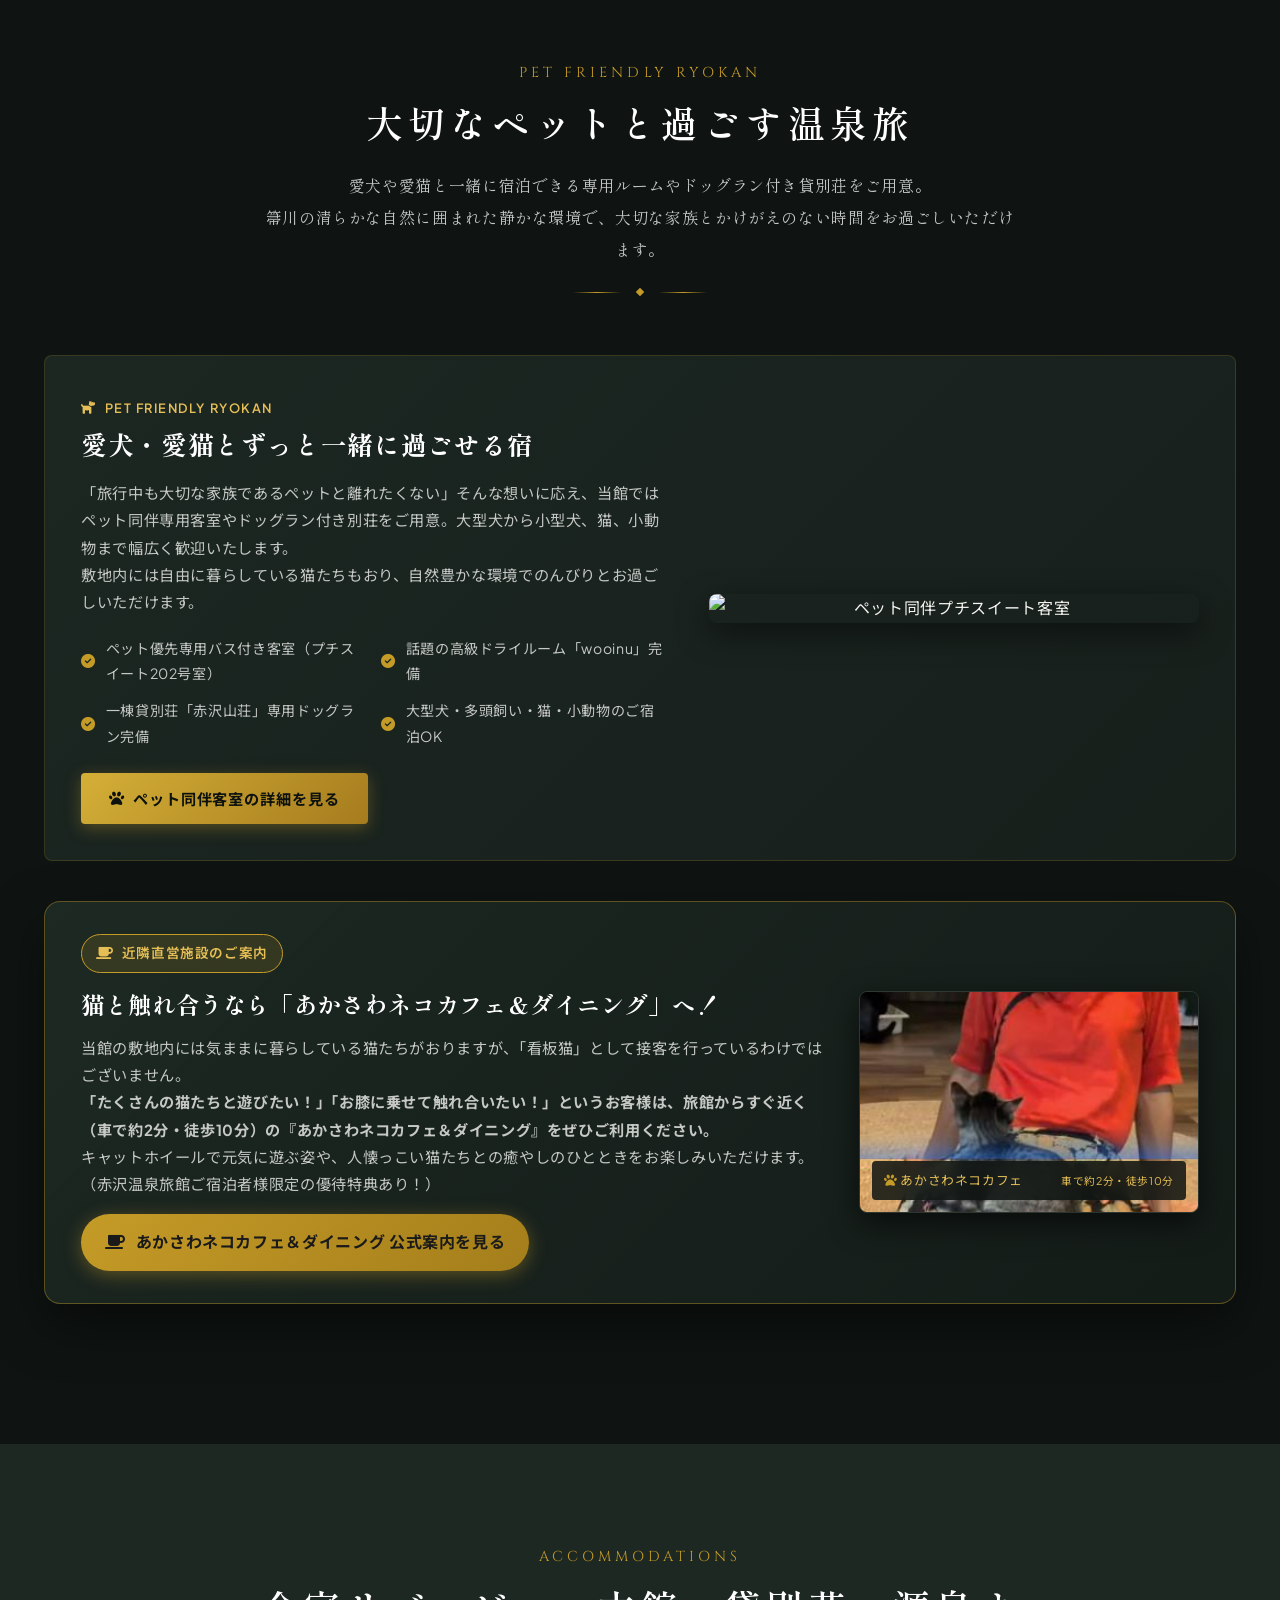
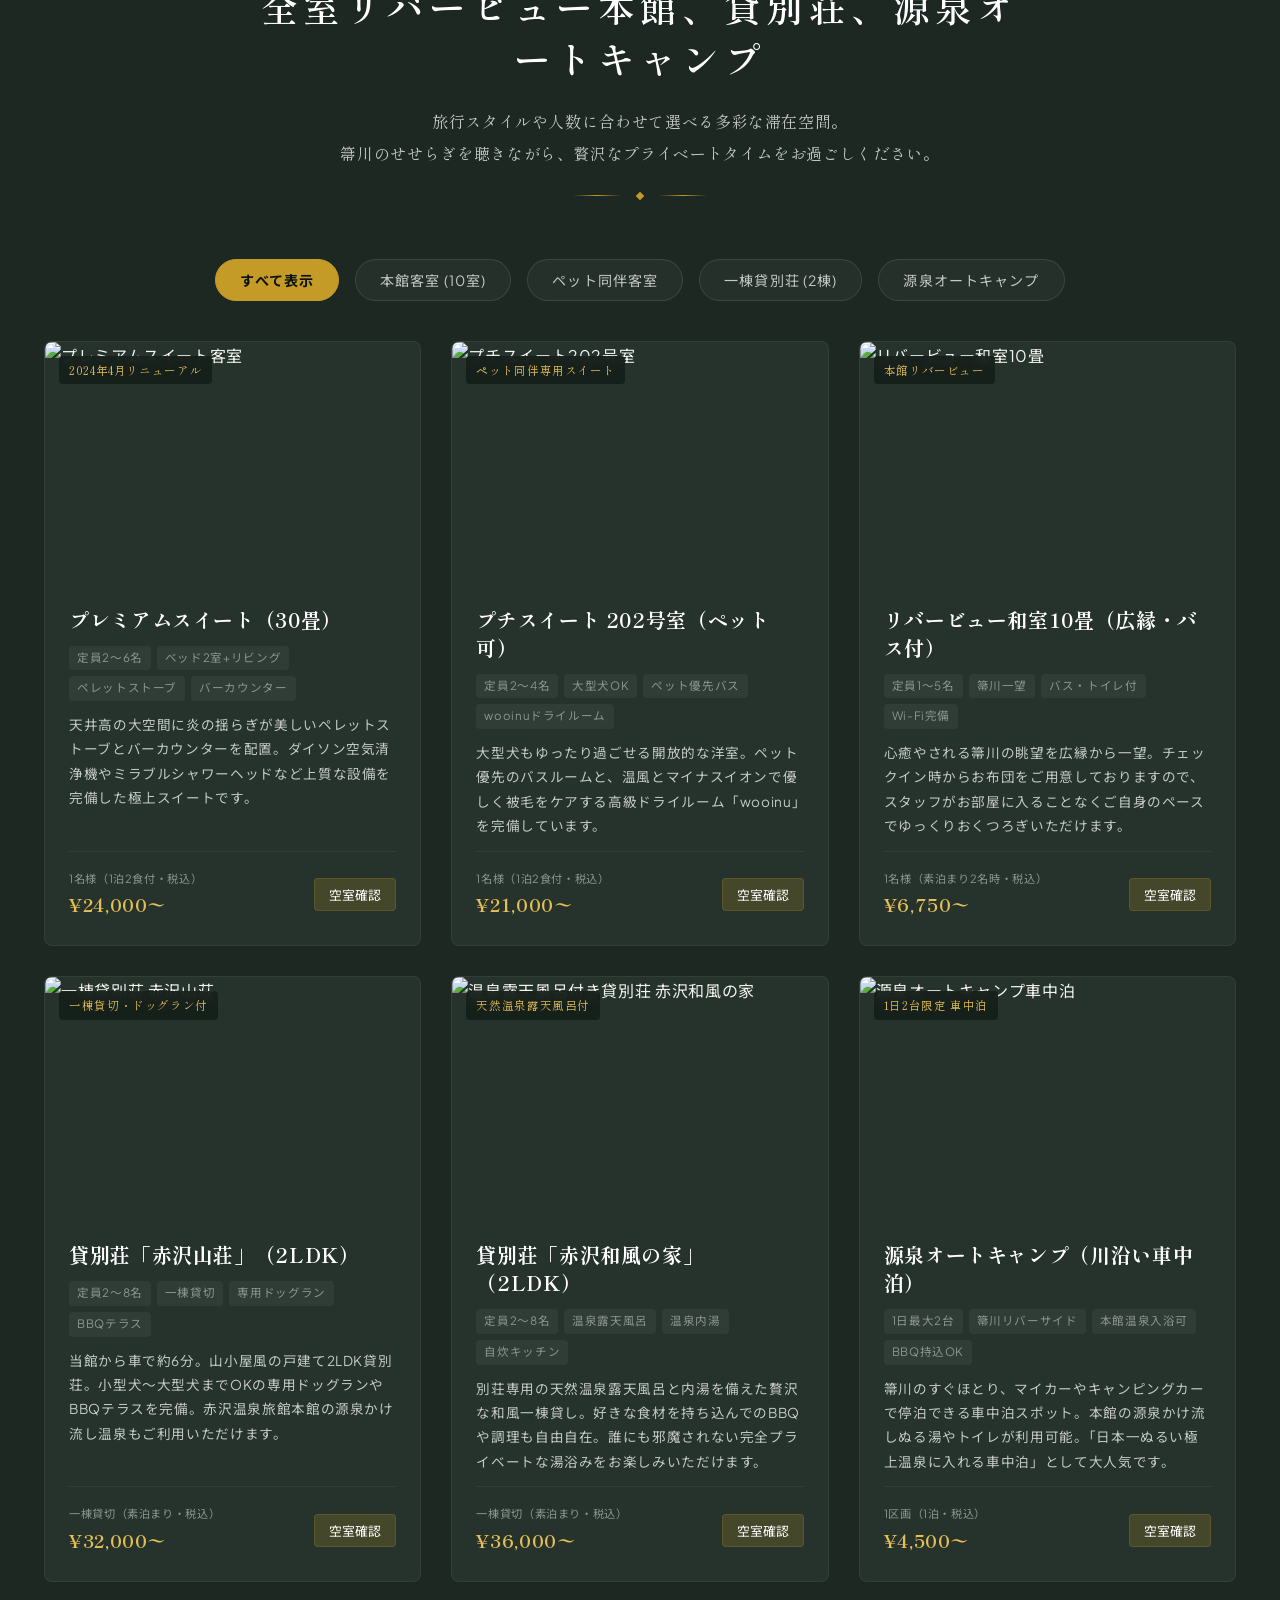
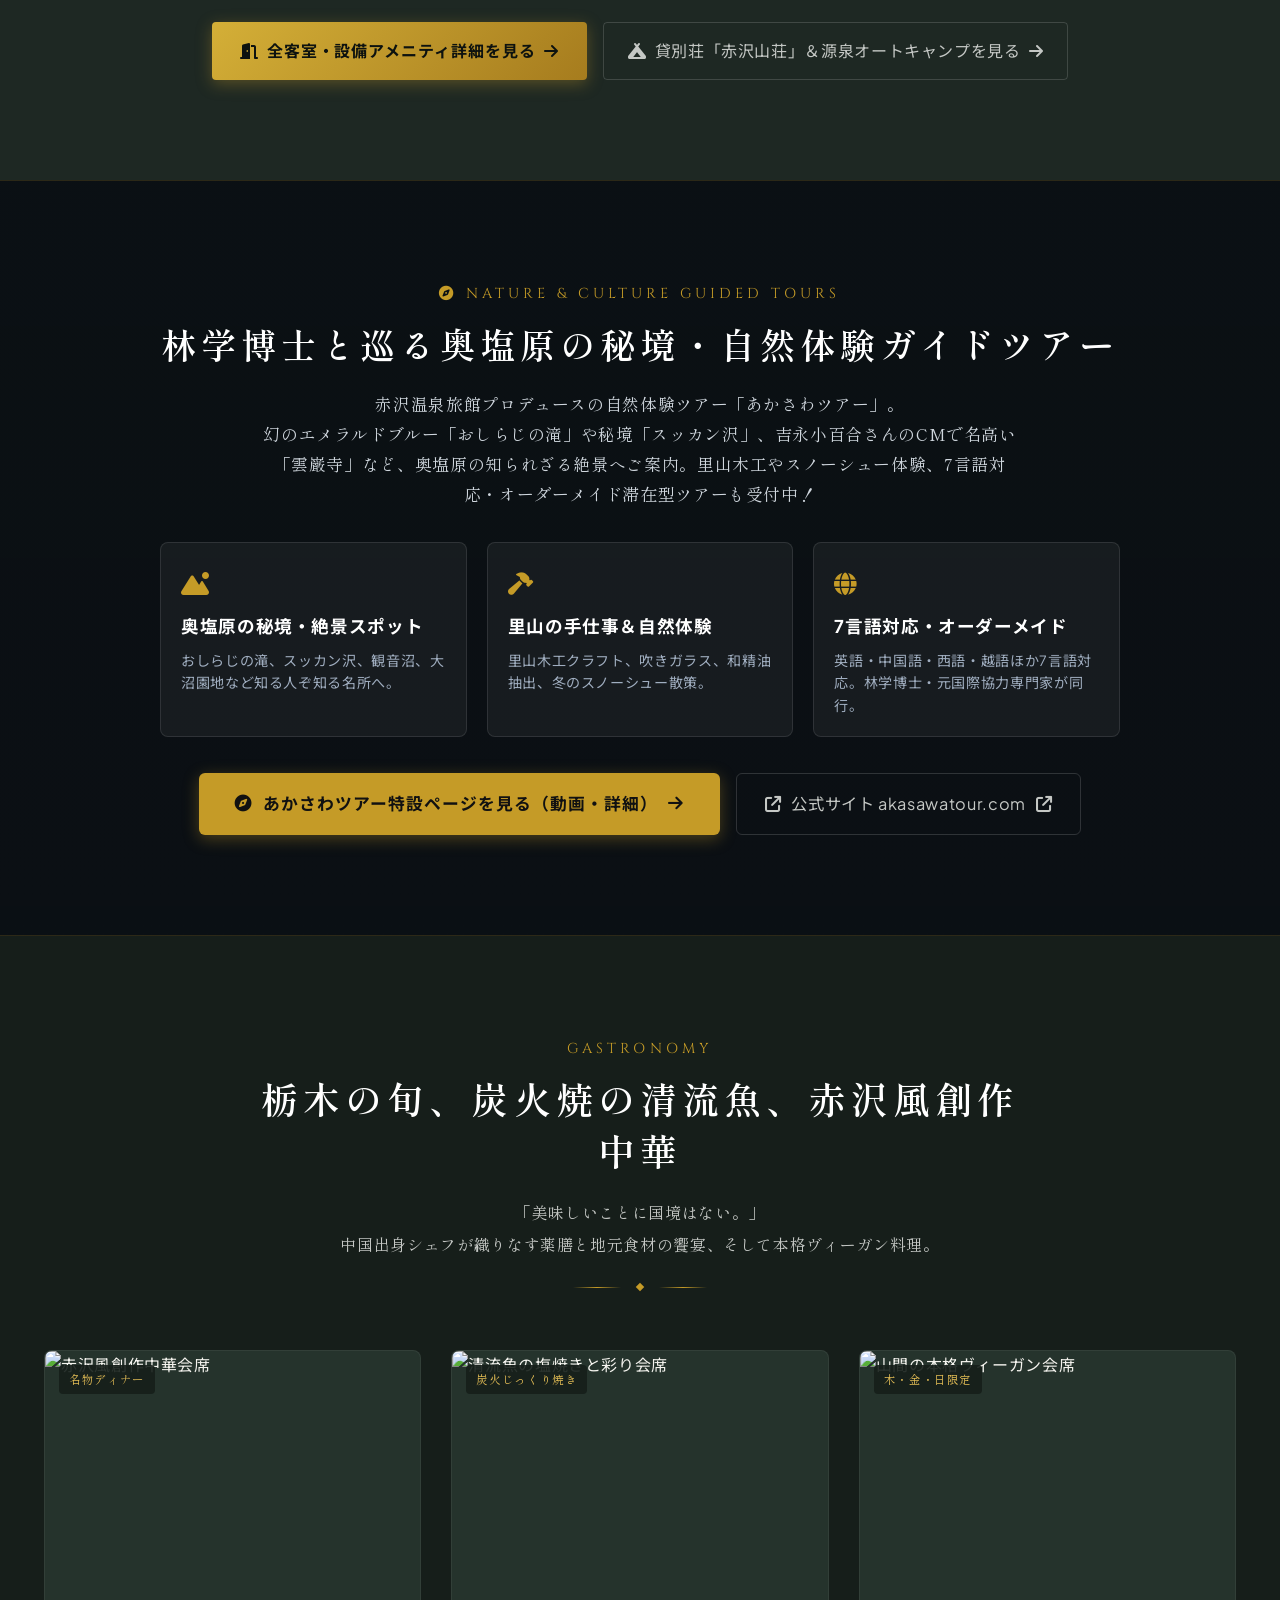
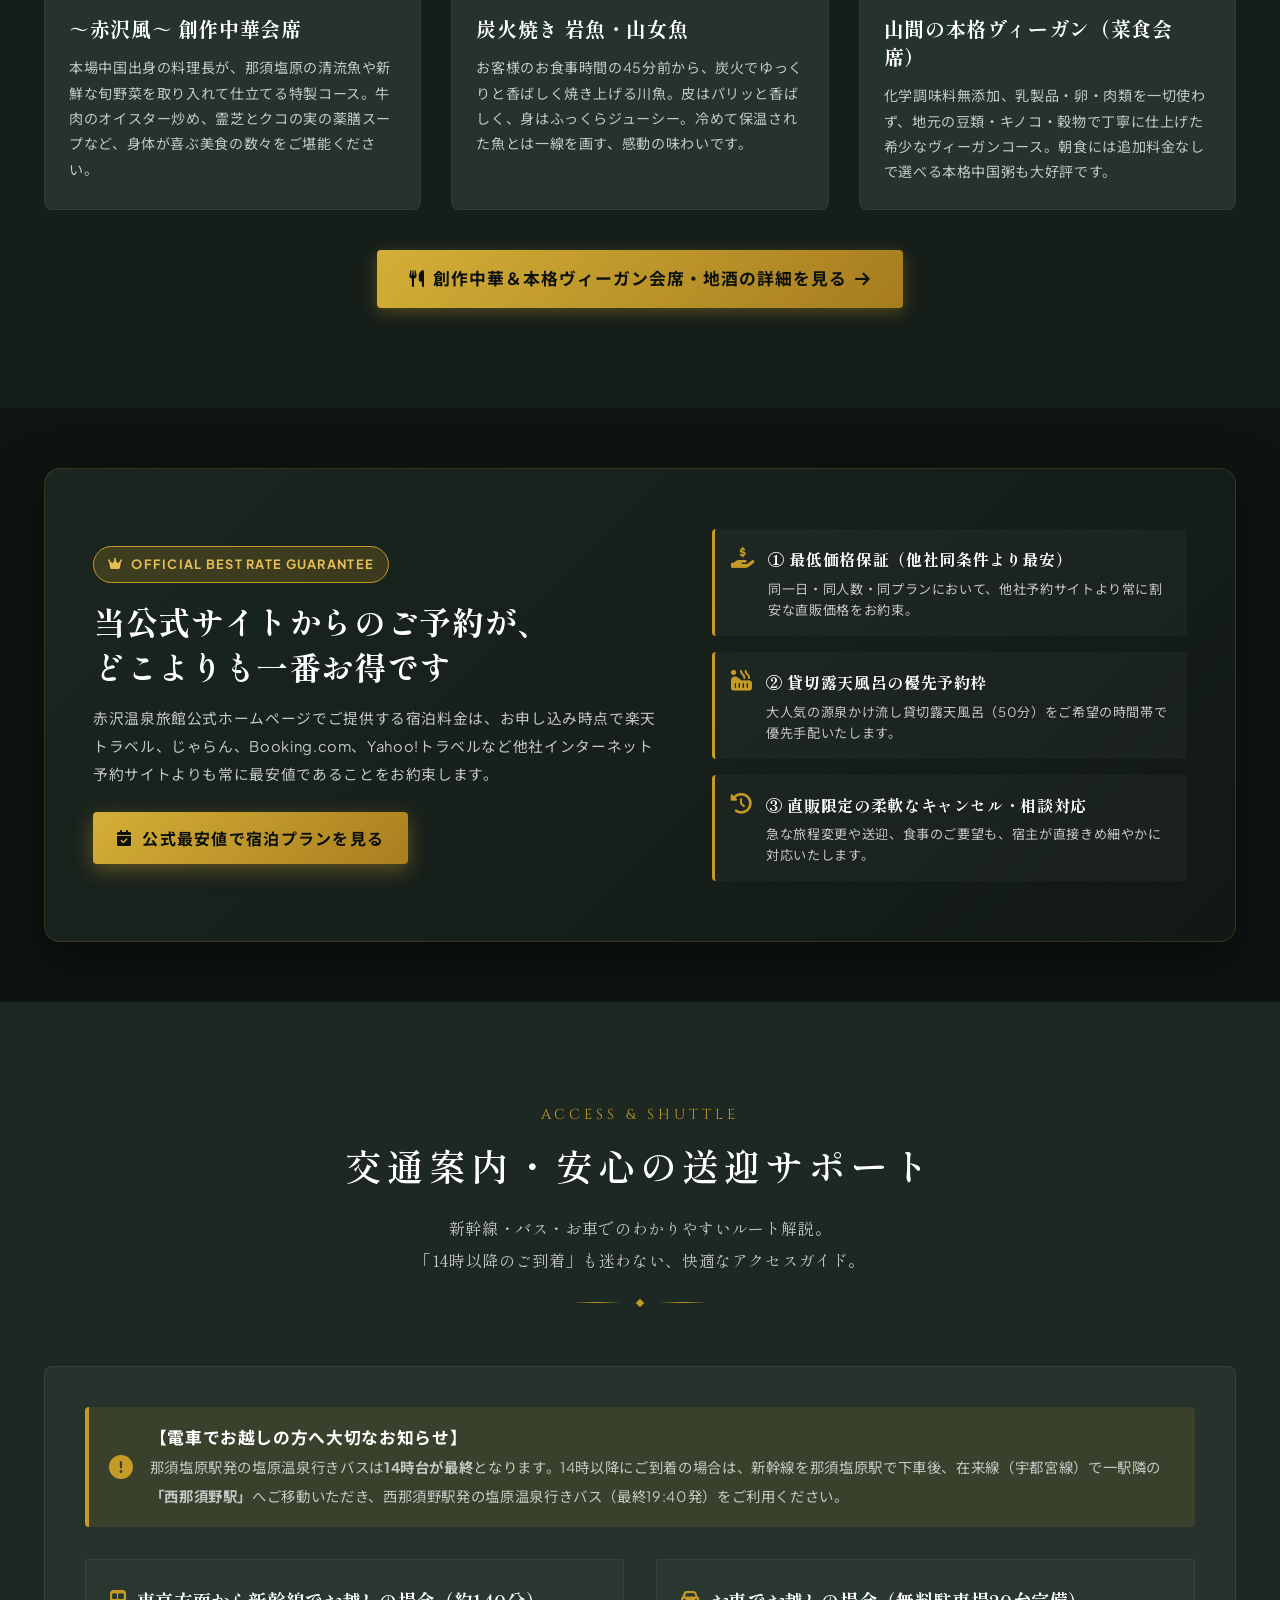
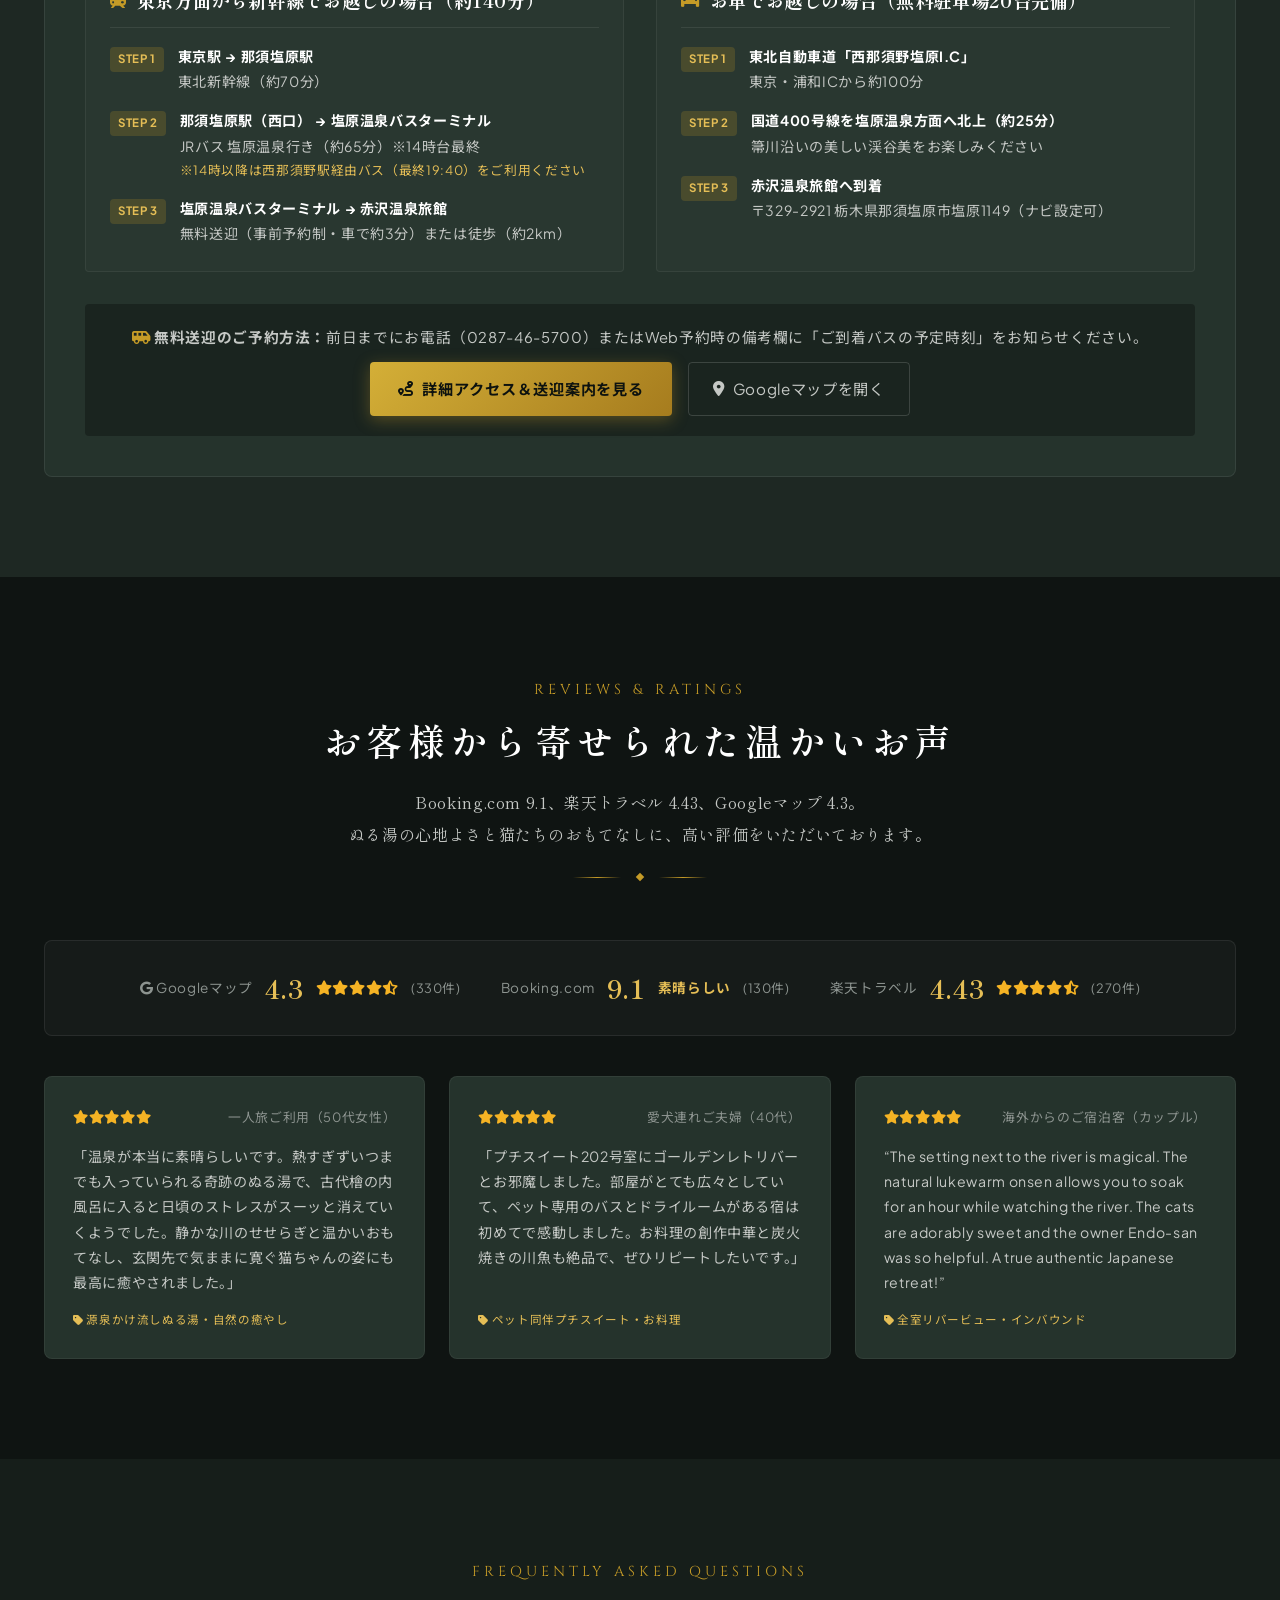
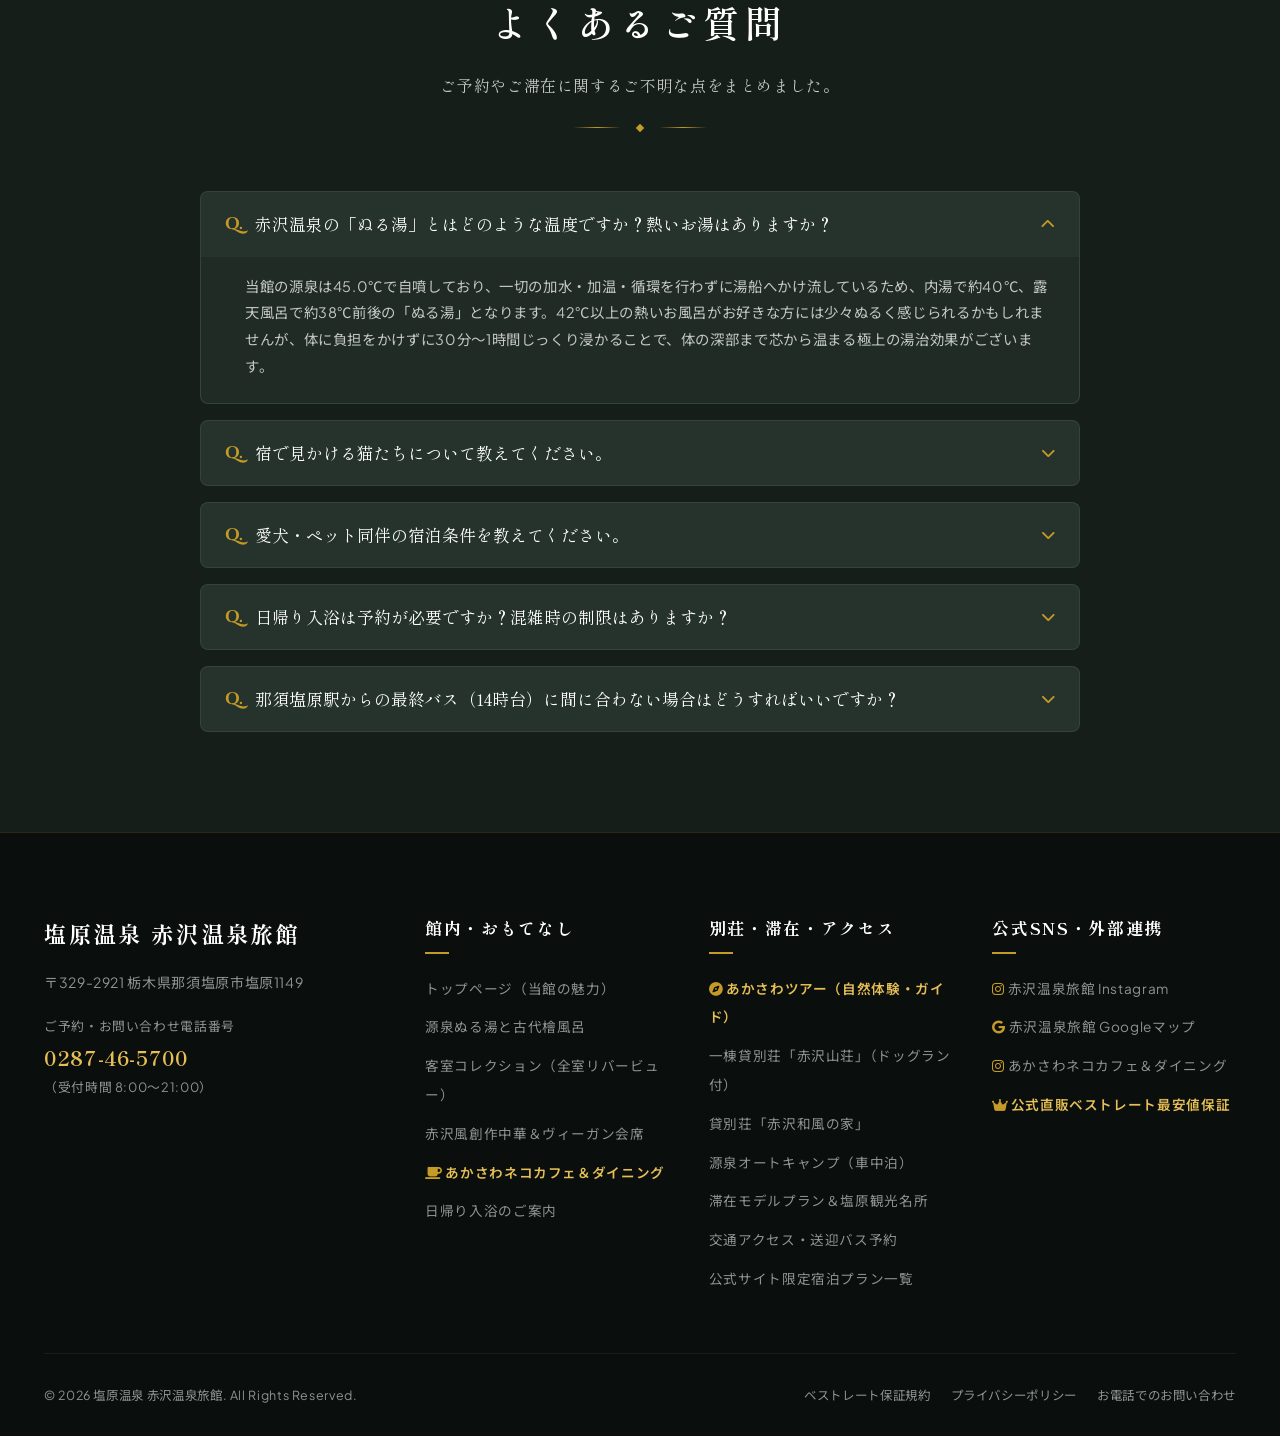
==== commit eea58d8e: "Update top header nav button to '客室' and fix cat cafe about section layout" ====
--- a/index.html
+++ b/index.html
@@ -173,7 +173,7 @@
       <nav class="nav-menu" id="navMenu">
         <a href="index.html" class="nav-link active">トップ</a>
         <a href="onsen.html" class="nav-link">源泉ぬる湯</a>
-        <a href="rooms.html" class="nav-link">客室・ペット同伴</a>
+        <a href="rooms.html" class="nav-link">客室</a>
         <a href="cuisine.html" class="nav-link">お料理</a>
         <a href="catcafe.html" class="nav-link">ネコカフェ</a>
         <a href="villa-camp.html" class="nav-link">別荘・キャンプ</a>
--- a/css/style.css
+++ b/css/style.css
@@ -2096,11 +2096,58 @@
   .btn-header-tel { display: none; }
   .nav-toggle-btn { display: flex; }
   
-  .hero-section { min-height: 80vh; min-height: 600px; padding-top: 80px; padding-bottom: 24px; display: flex; align-items: flex-end; }
-  .hero-content { flex-direction: column; align-items: flex-start; gap: 16px; padding: 10px 16px 16px; width: 100%; }
-  .hero-catch { align-self: flex-start; margin-top: 0; margin-bottom: 8px; text-shadow: 0 2px 10px rgba(0,0,0,0.85); }
-  .hero-title-main { font-size: 1.75rem; letter-spacing: 0.12em; }
-  .hero-title-sub { font-size: 0.95rem; padding-top: 15px; }
+  .hero-section {
+    height: 70vh;
+    min-height: 500px;
+    max-height: 640px;
+    padding-top: 76px;
+    padding-bottom: 20px;
+    display: flex;
+    align-items: flex-start;
+    justify-content: flex-start;
+  }
+  .hero-content {
+    flex-direction: row;
+    align-items: flex-start;
+    justify-content: flex-start;
+    padding: 6px 18px;
+    width: 100%;
+  }
+  .hero-catch {
+    display: flex;
+    flex-direction: row-reverse;
+    align-items: flex-start;
+    gap: 14px;
+    background: none !important;
+    backdrop-filter: none !important;
+    -webkit-backdrop-filter: none !important;
+    border: none !important;
+    box-shadow: none !important;
+    padding: 0 !important;
+    margin-top: 4px;
+    margin-bottom: 0;
+  }
+  .hero-title-main {
+    writing-mode: vertical-rl !important;
+    text-orientation: mixed;
+    font-size: 1.42rem;
+    line-height: 1.6;
+    letter-spacing: 0.18em;
+    color: #ffffff;
+    font-family: var(--font-serif);
+    text-shadow: 0 2px 10px rgba(0, 0, 0, 0.95), 0 0 20px rgba(0, 0, 0, 0.85), 0 0 30px rgba(0, 0, 0, 0.7);
+  }
+  .hero-title-sub {
+    writing-mode: vertical-rl !important;
+    text-orientation: mixed;
+    font-size: 0.82rem;
+    line-height: 1.7;
+    letter-spacing: 0.14em;
+    color: var(--color-gold-light);
+    font-family: var(--font-serif);
+    padding-top: 10px;
+    text-shadow: 0 2px 8px rgba(0, 0, 0, 0.95), 0 0 15px rgba(0, 0, 0, 0.85);
+  }
   .hero-badge-area {
     width: 100%;
     max-width: 100%;
@@ -2905,3 +2952,70 @@
   .spots-grid { grid-template-columns: 1fr; }
 }
 
+
+
+/* ==========================================================================
+   Detail Split Row & Cat Cafe About Styles
+   ========================================================================== */
+.detail-split-row {
+  display: grid;
+  grid-template-columns: 1fr 1.15fr;
+  gap: 40px;
+  align-items: center;
+  margin-top: 36px;
+  margin-bottom: 48px;
+}
+
+.detail-split-img {
+  width: 100%;
+}
+
+.detail-split-img img {
+  width: 100%;
+  height: auto;
+  border-radius: 12px;
+  display: block;
+  box-shadow: 0 10px 30px rgba(0, 0, 0, 0.35);
+  border: 1px solid rgba(212, 175, 55, 0.25);
+}
+
+.detail-split-content {
+  width: 100%;
+}
+
+.detail-badge {
+  display: inline-flex;
+  align-items: center;
+  gap: 8px;
+  font-size: 0.85rem;
+  color: var(--color-gold-light);
+  background: rgba(212, 175, 55, 0.12);
+  border: 1px solid rgba(212, 175, 55, 0.35);
+  padding: 4px 14px;
+  border-radius: 30px;
+  margin-bottom: 16px;
+  font-weight: 500;
+}
+
+.detail-title {
+  font-family: var(--font-mincho);
+  font-size: clamp(1.35rem, 2.2vw, 1.8rem);
+  color: #ffffff;
+  line-height: 1.5;
+  margin-bottom: 18px;
+  font-weight: 600;
+}
+
+.detail-text {
+  font-size: 0.96rem;
+  line-height: 1.9;
+  color: var(--color-text-sub);
+  margin-bottom: 16px;
+}
+
+@media (max-width: 991px) {
+  .detail-split-row {
+    grid-template-columns: 1fr;
+    gap: 30px;
+  }
+}
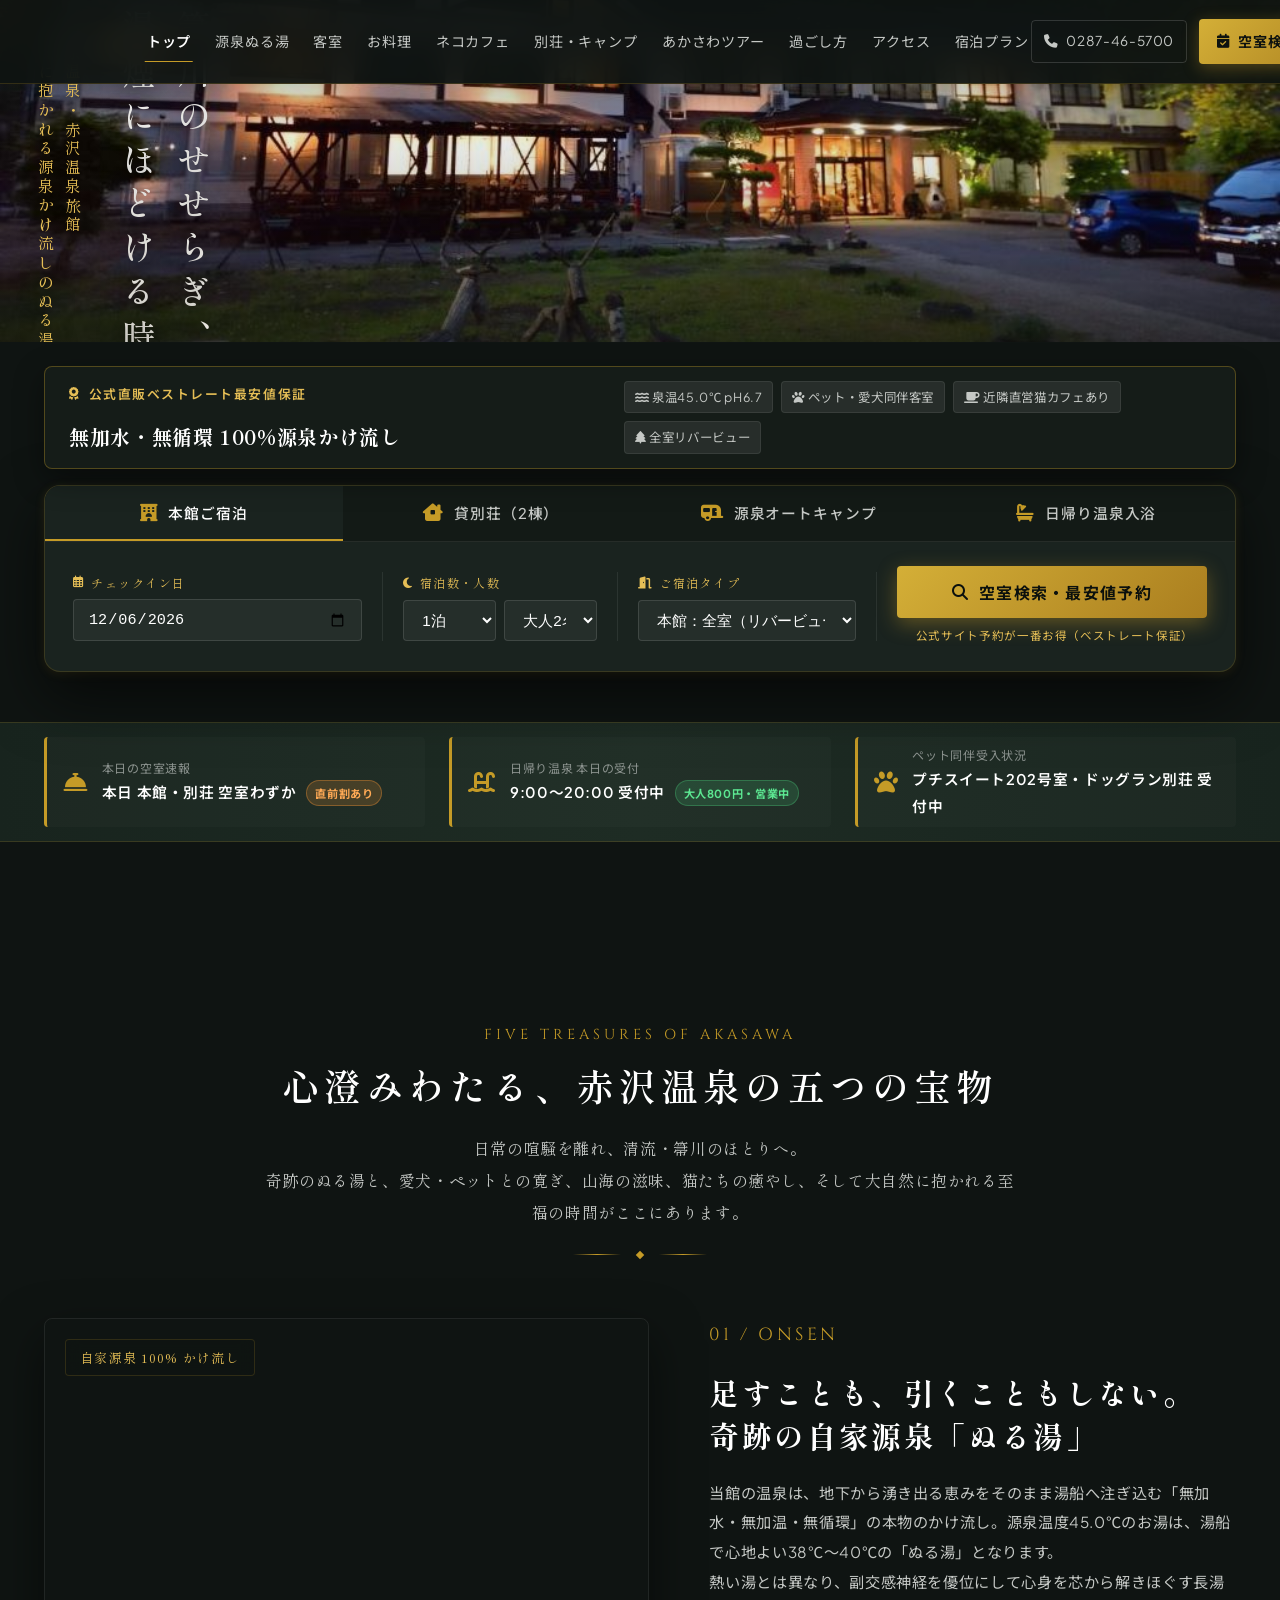
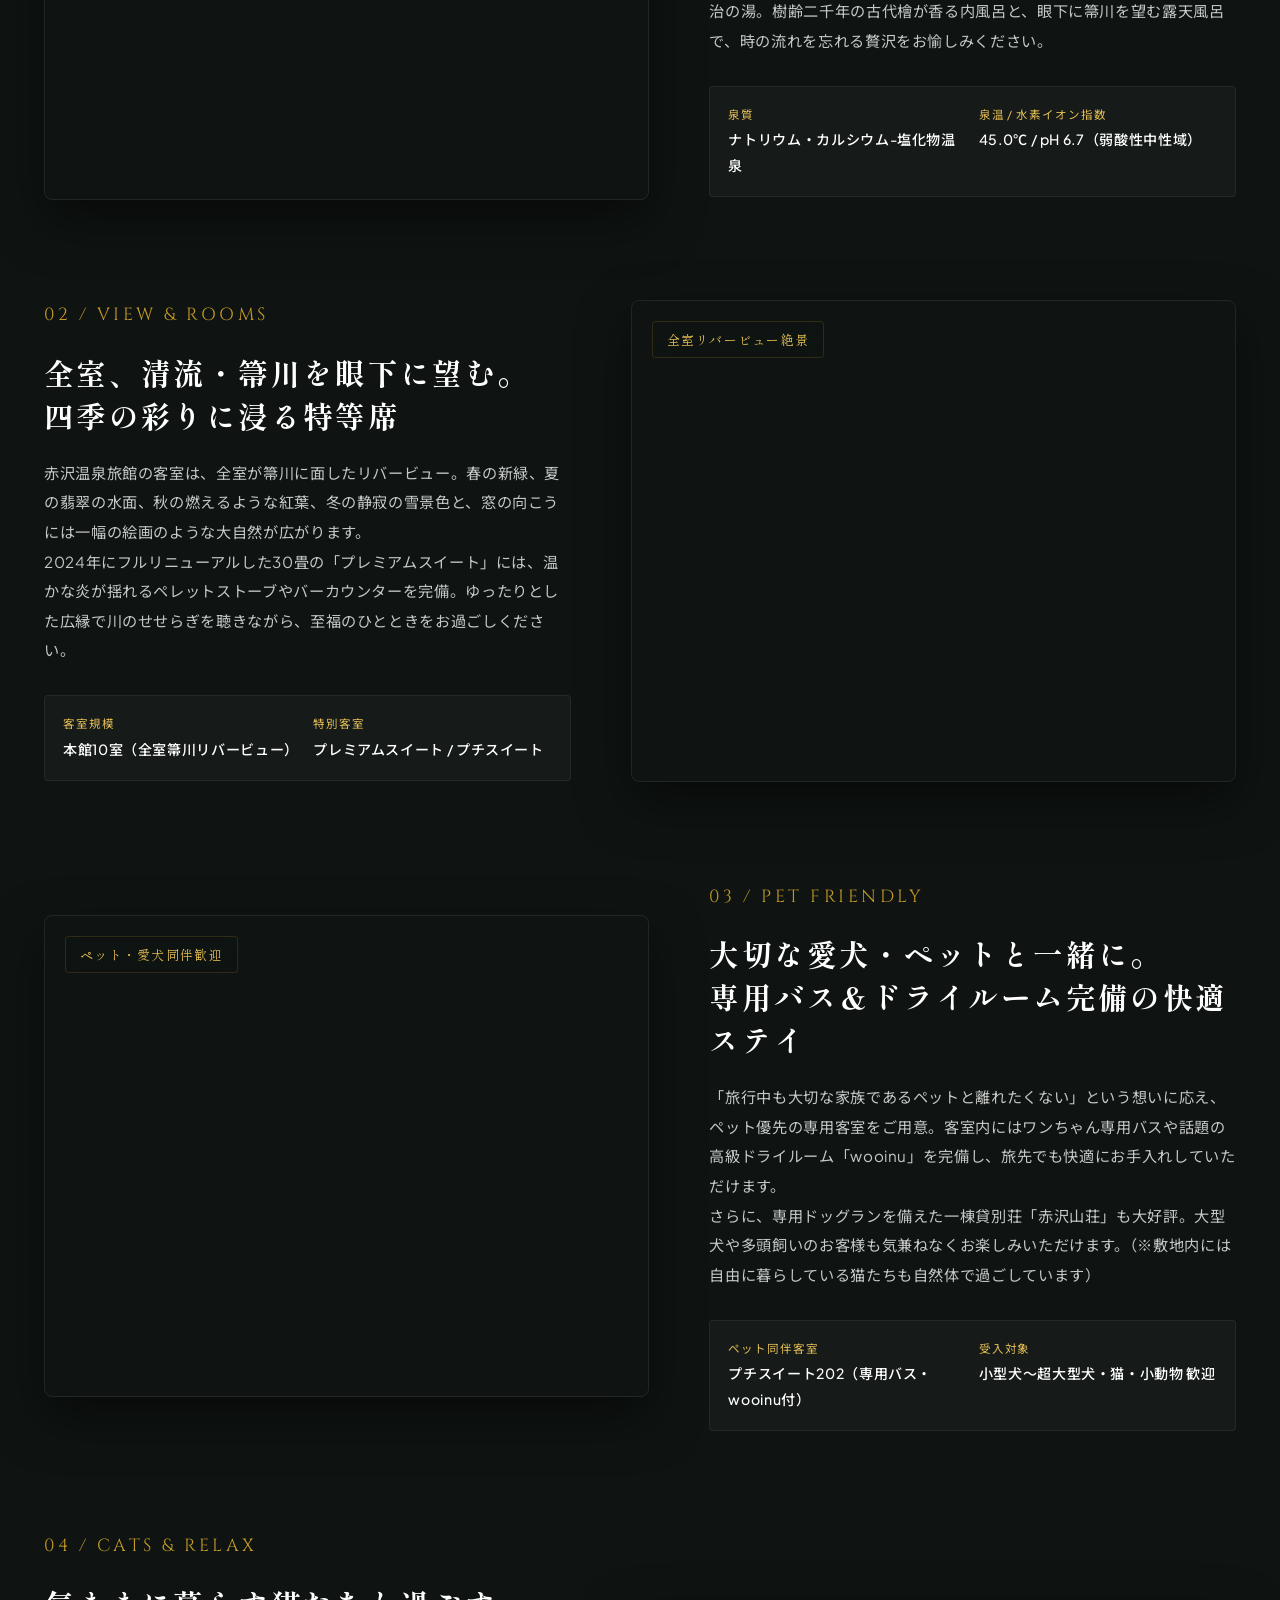
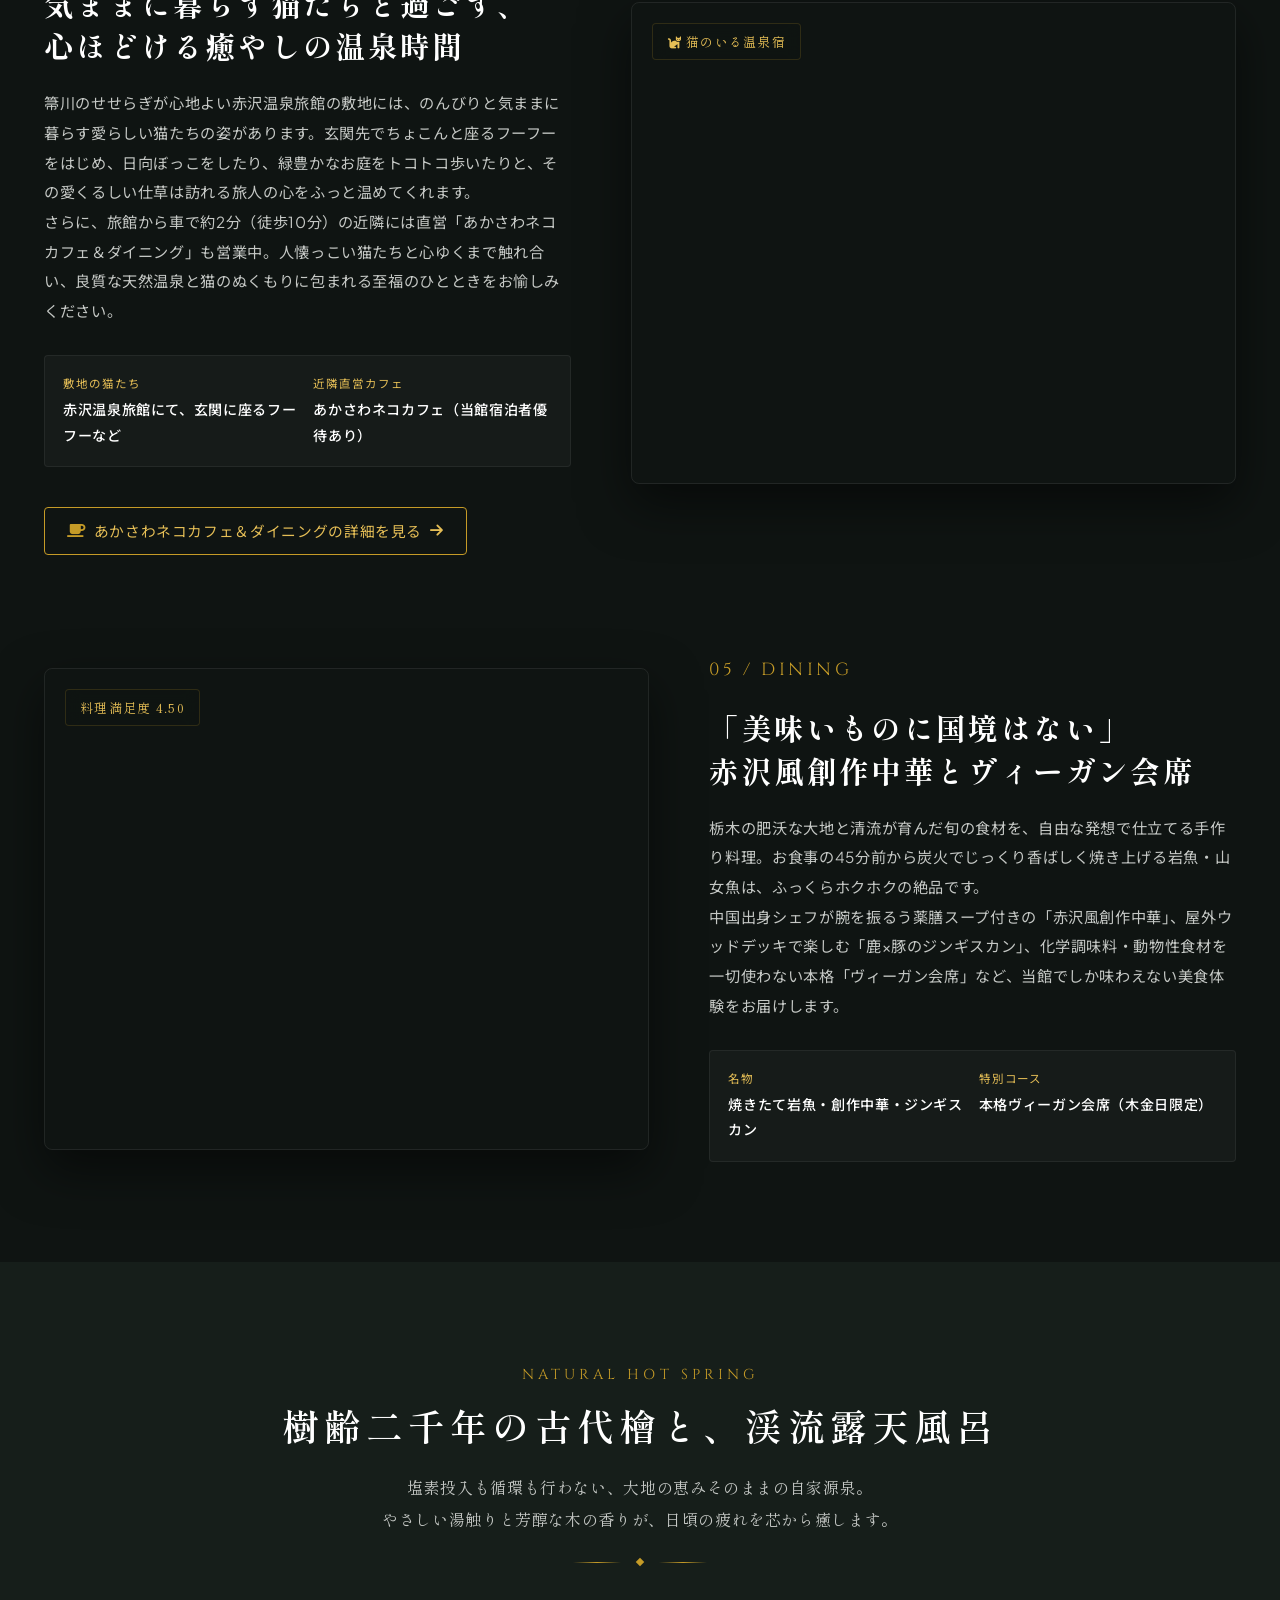
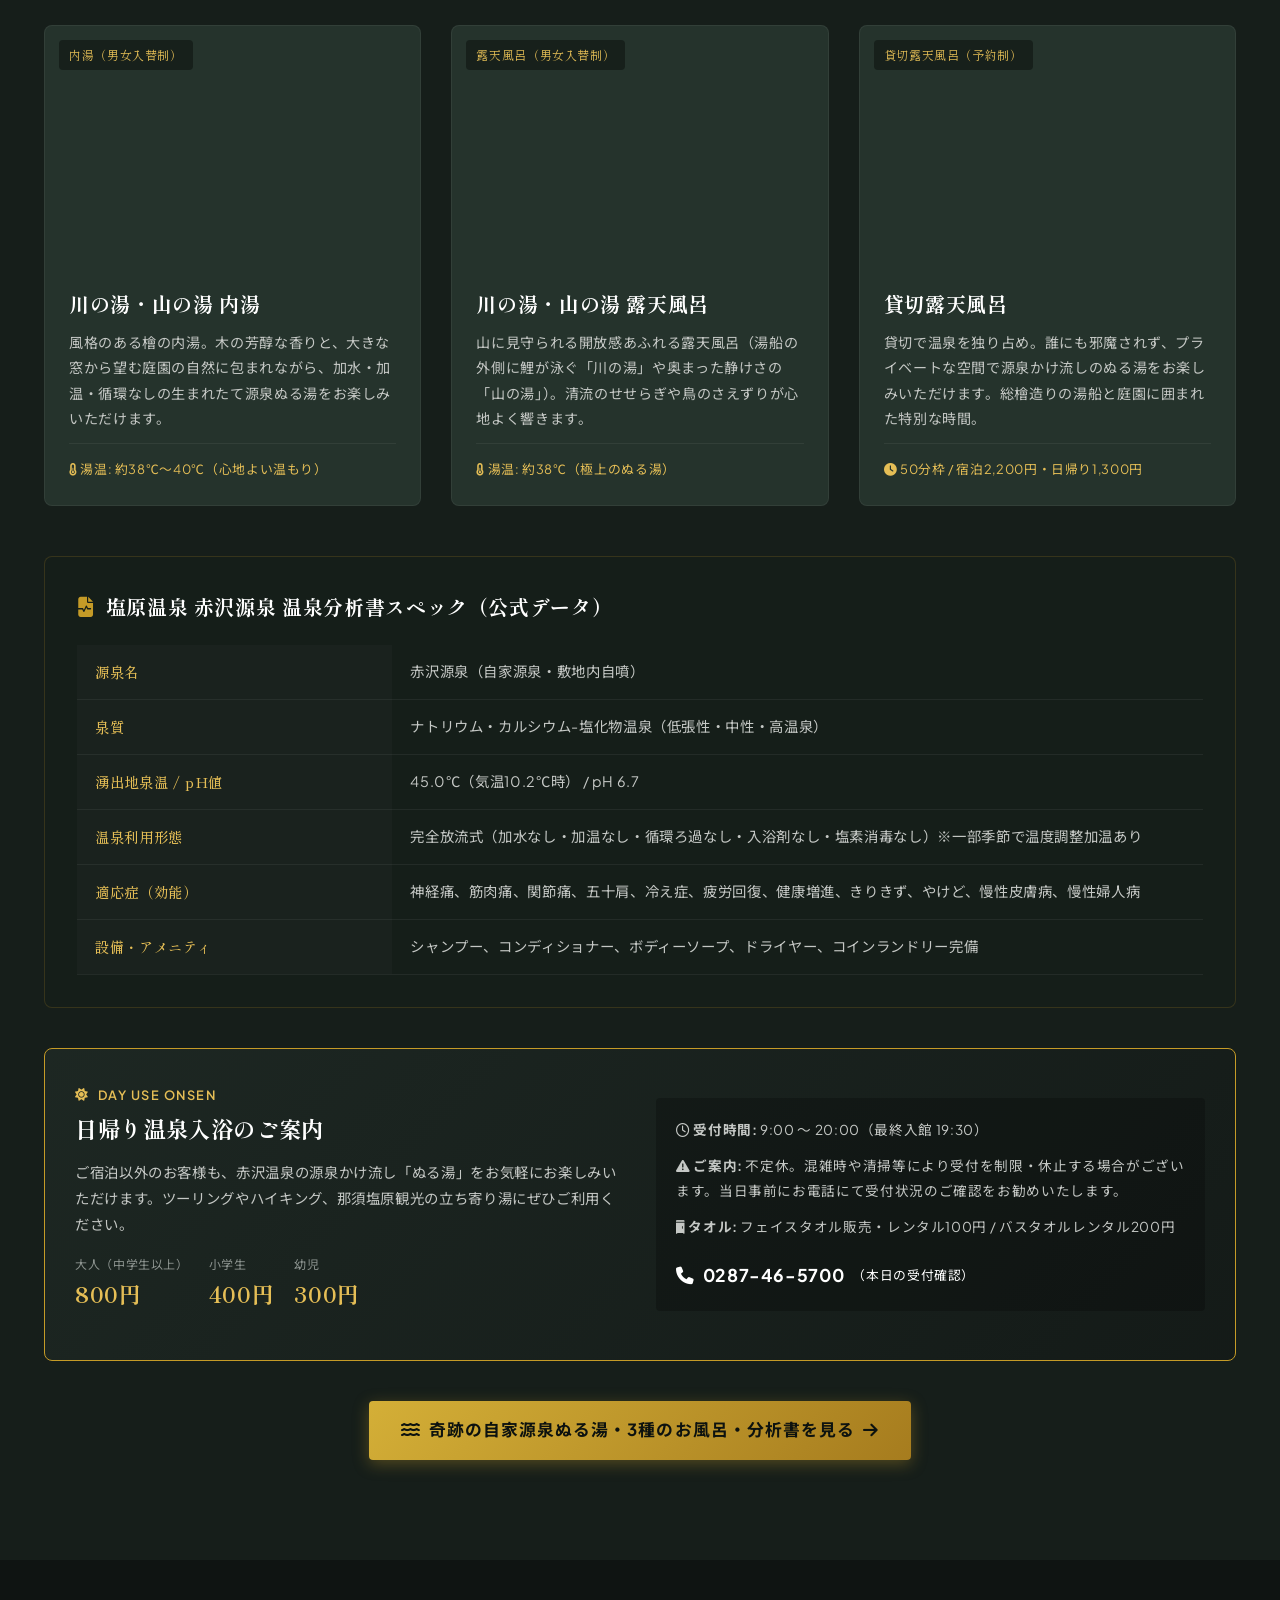
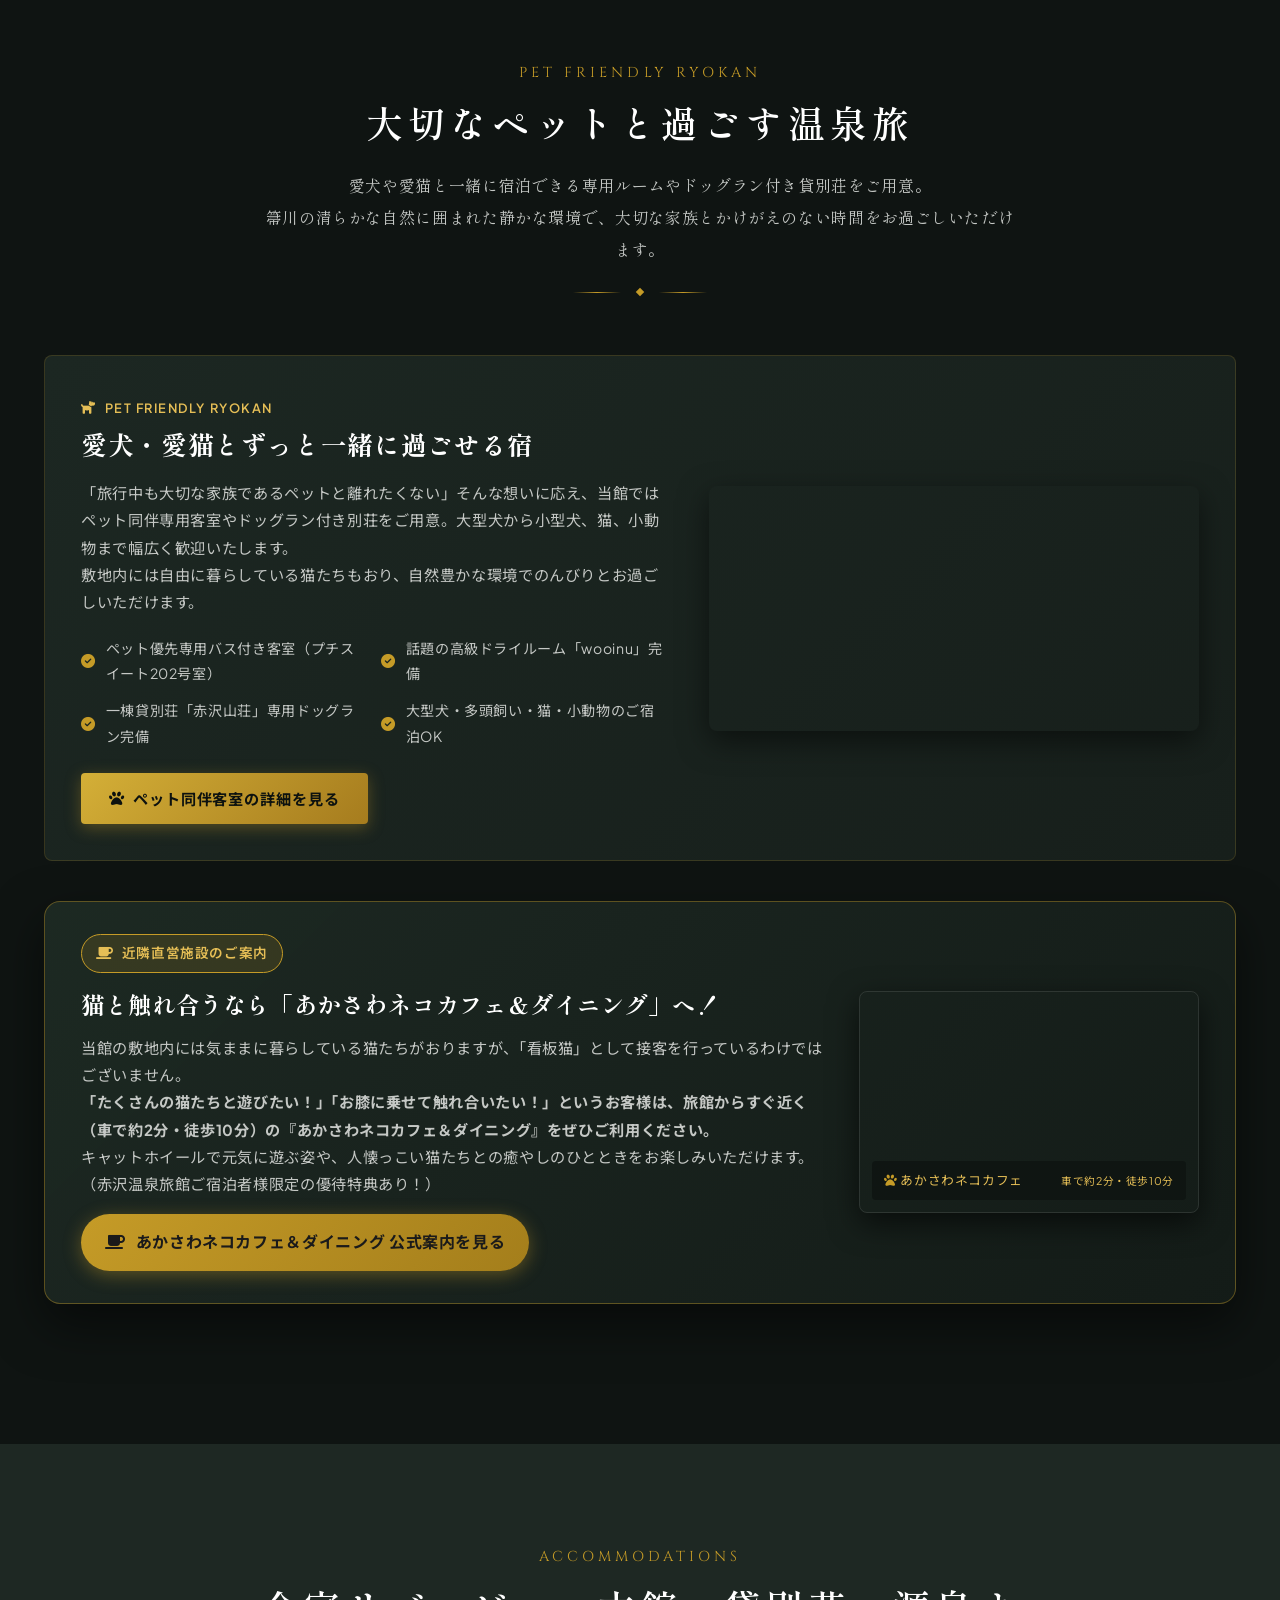
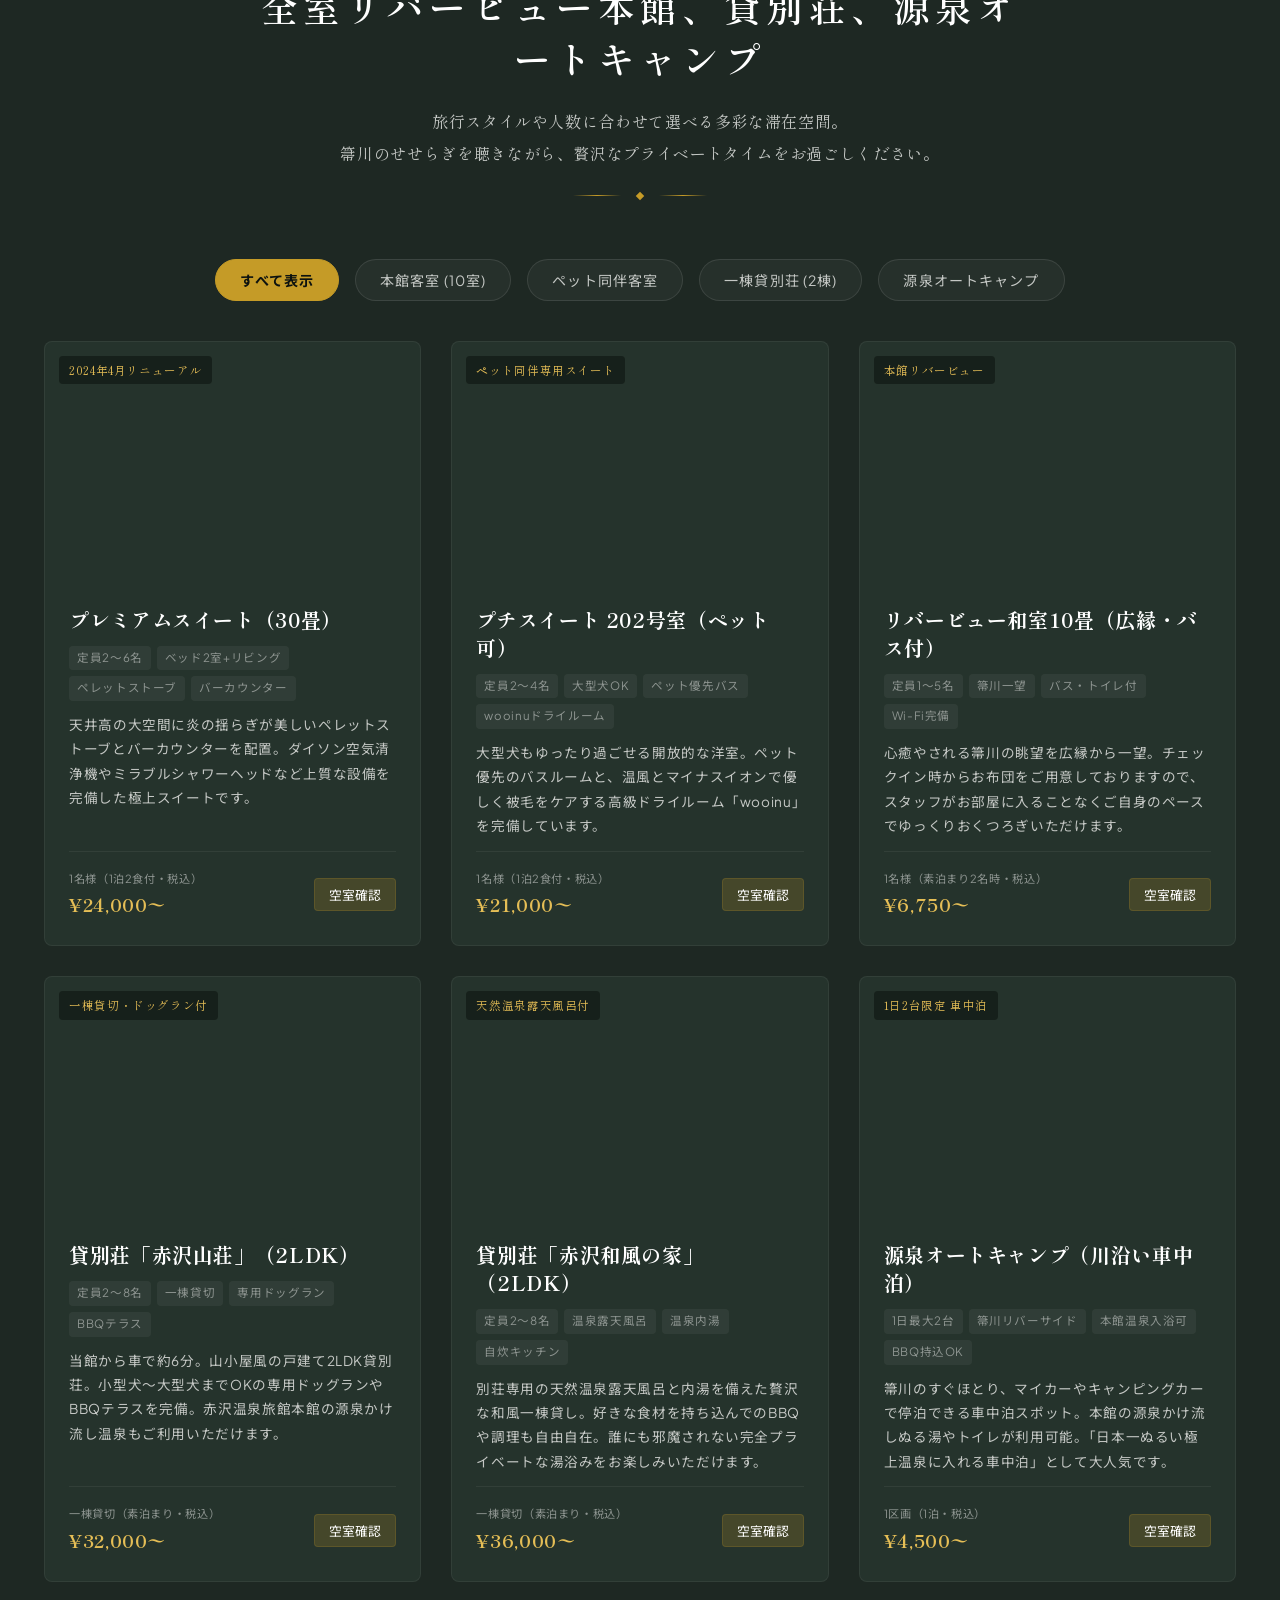
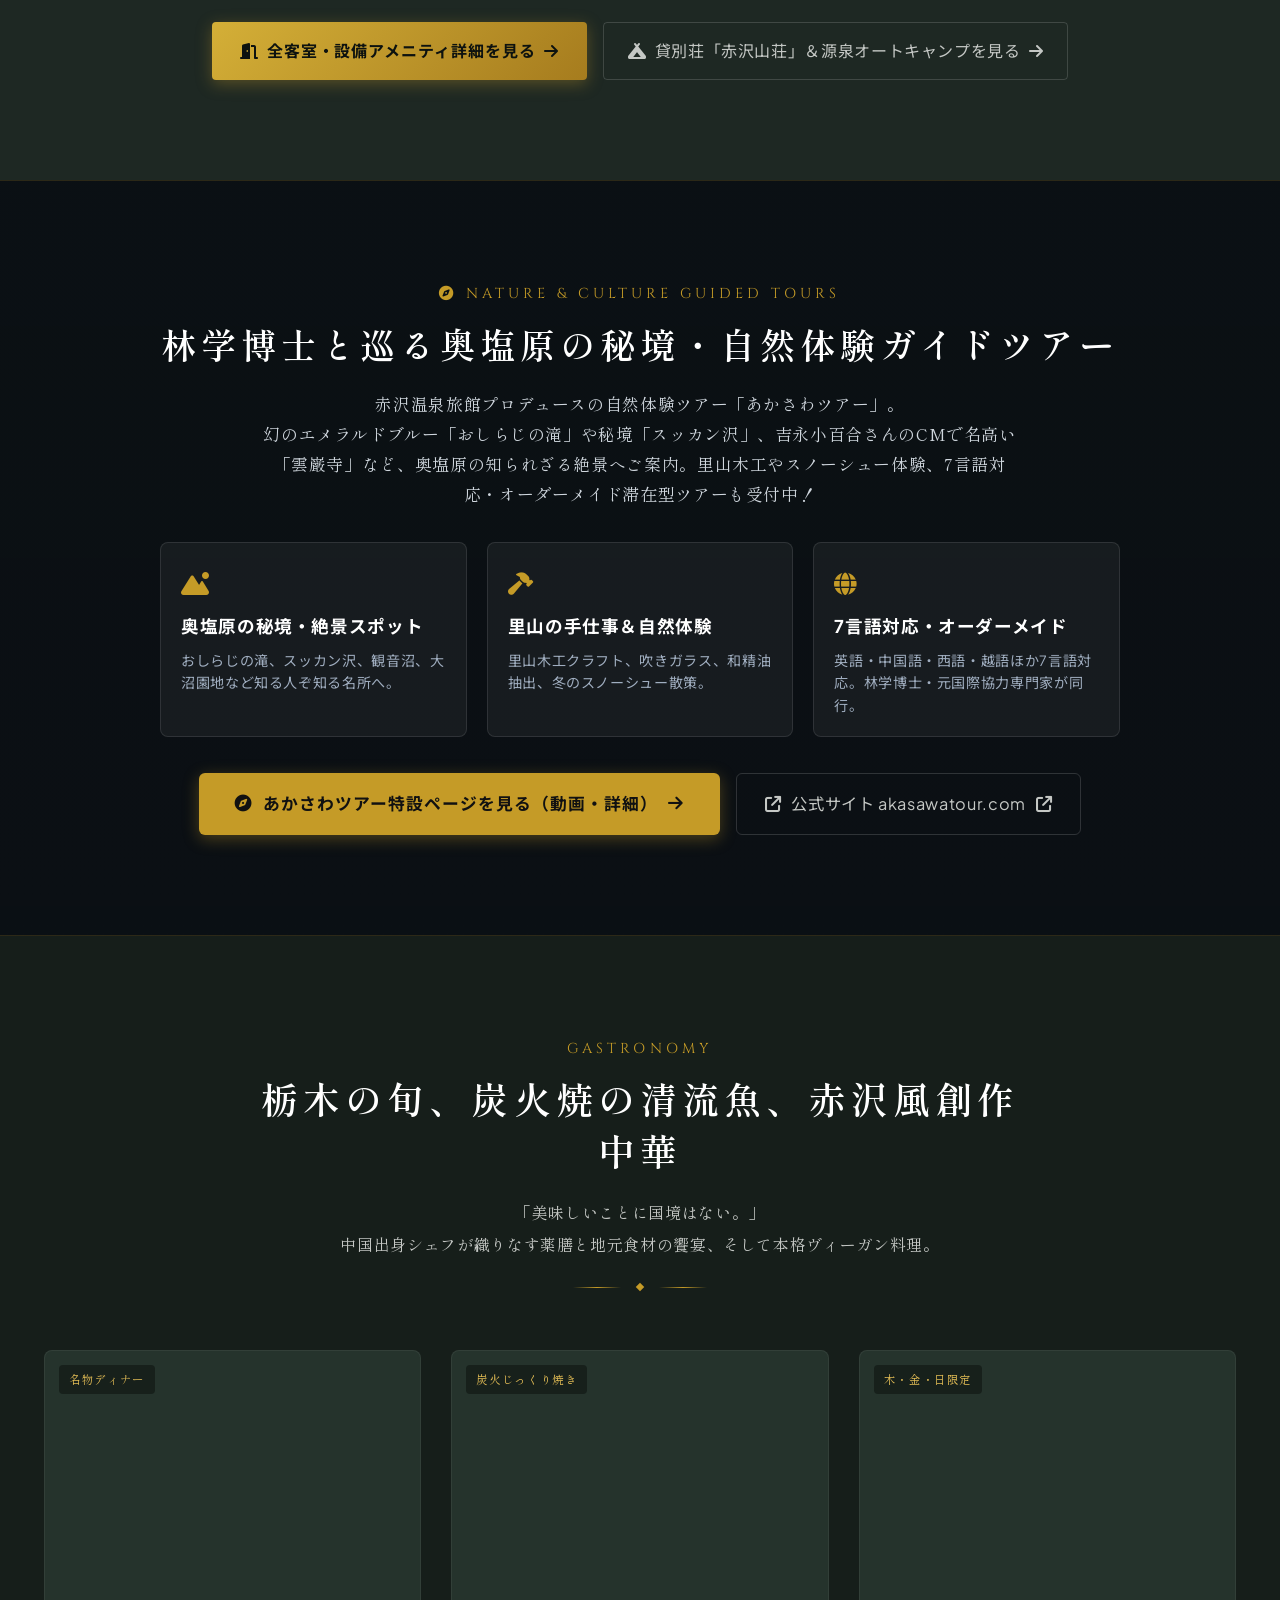
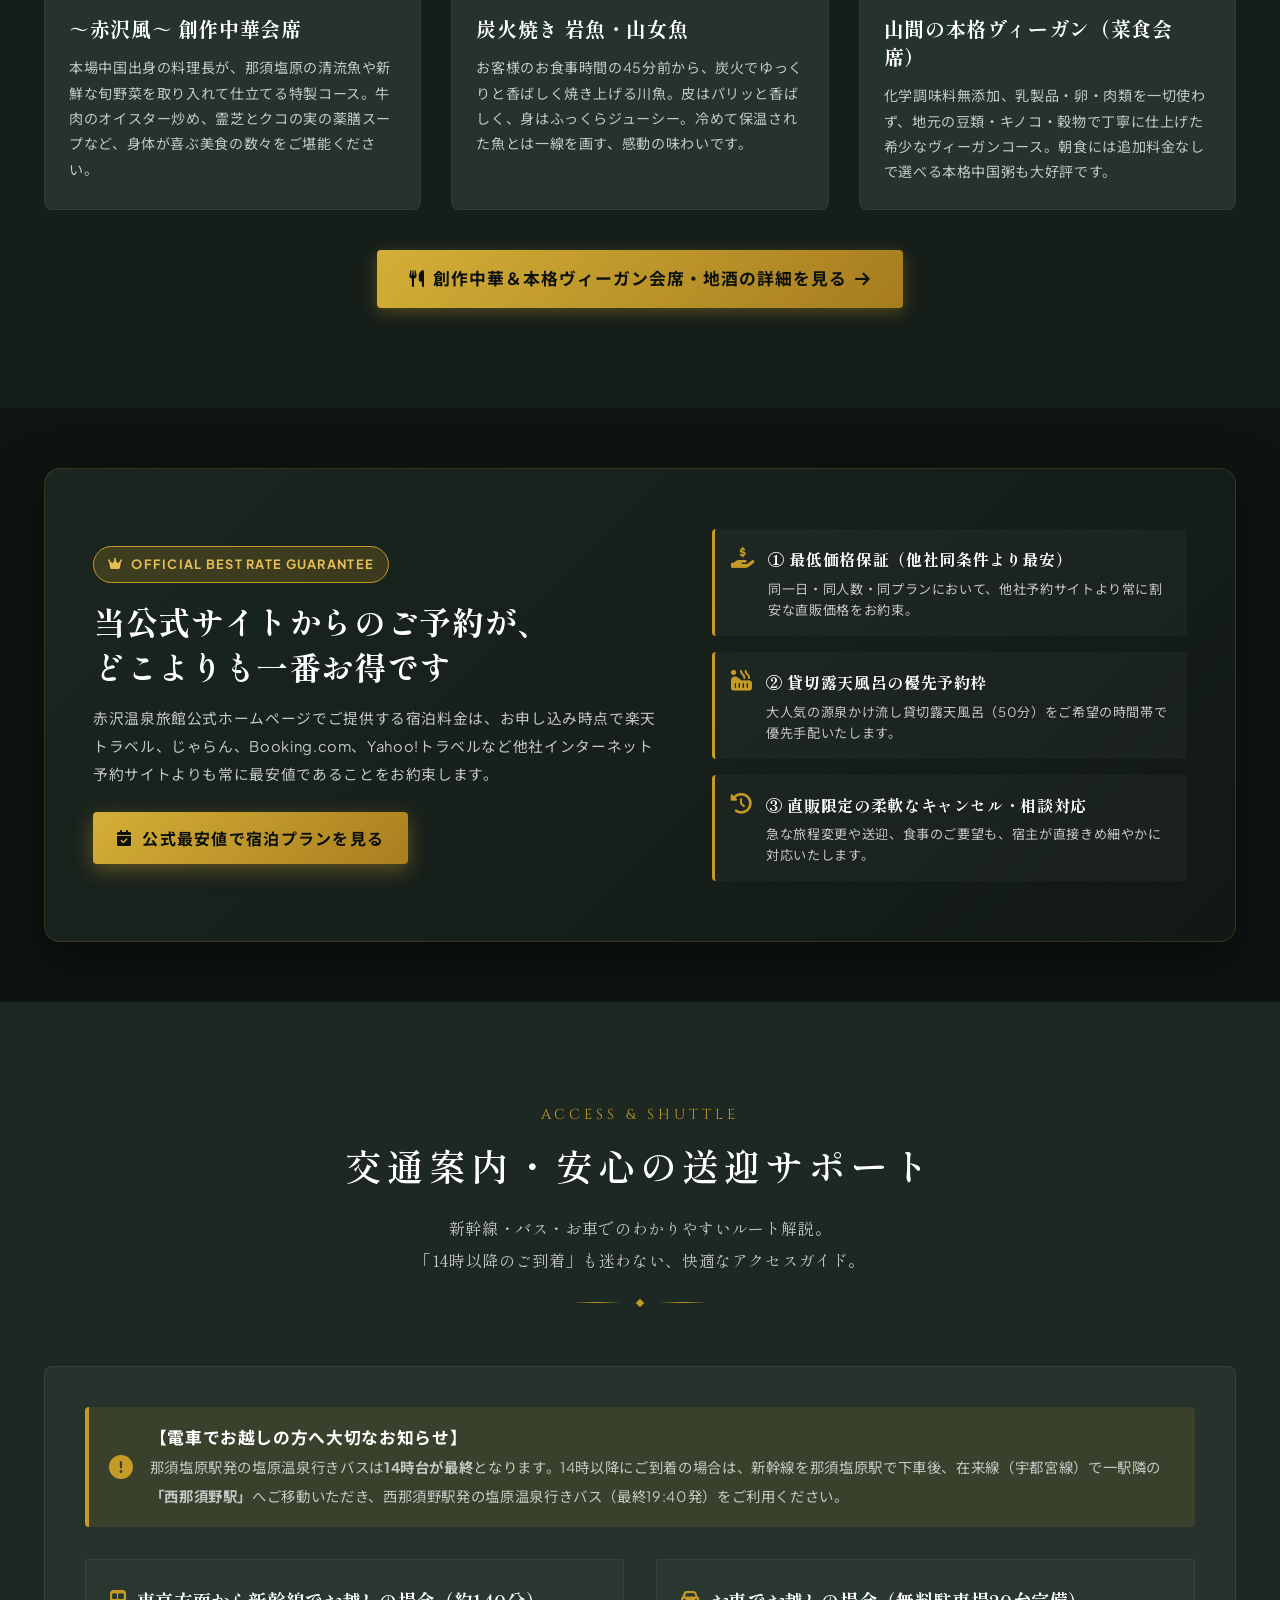
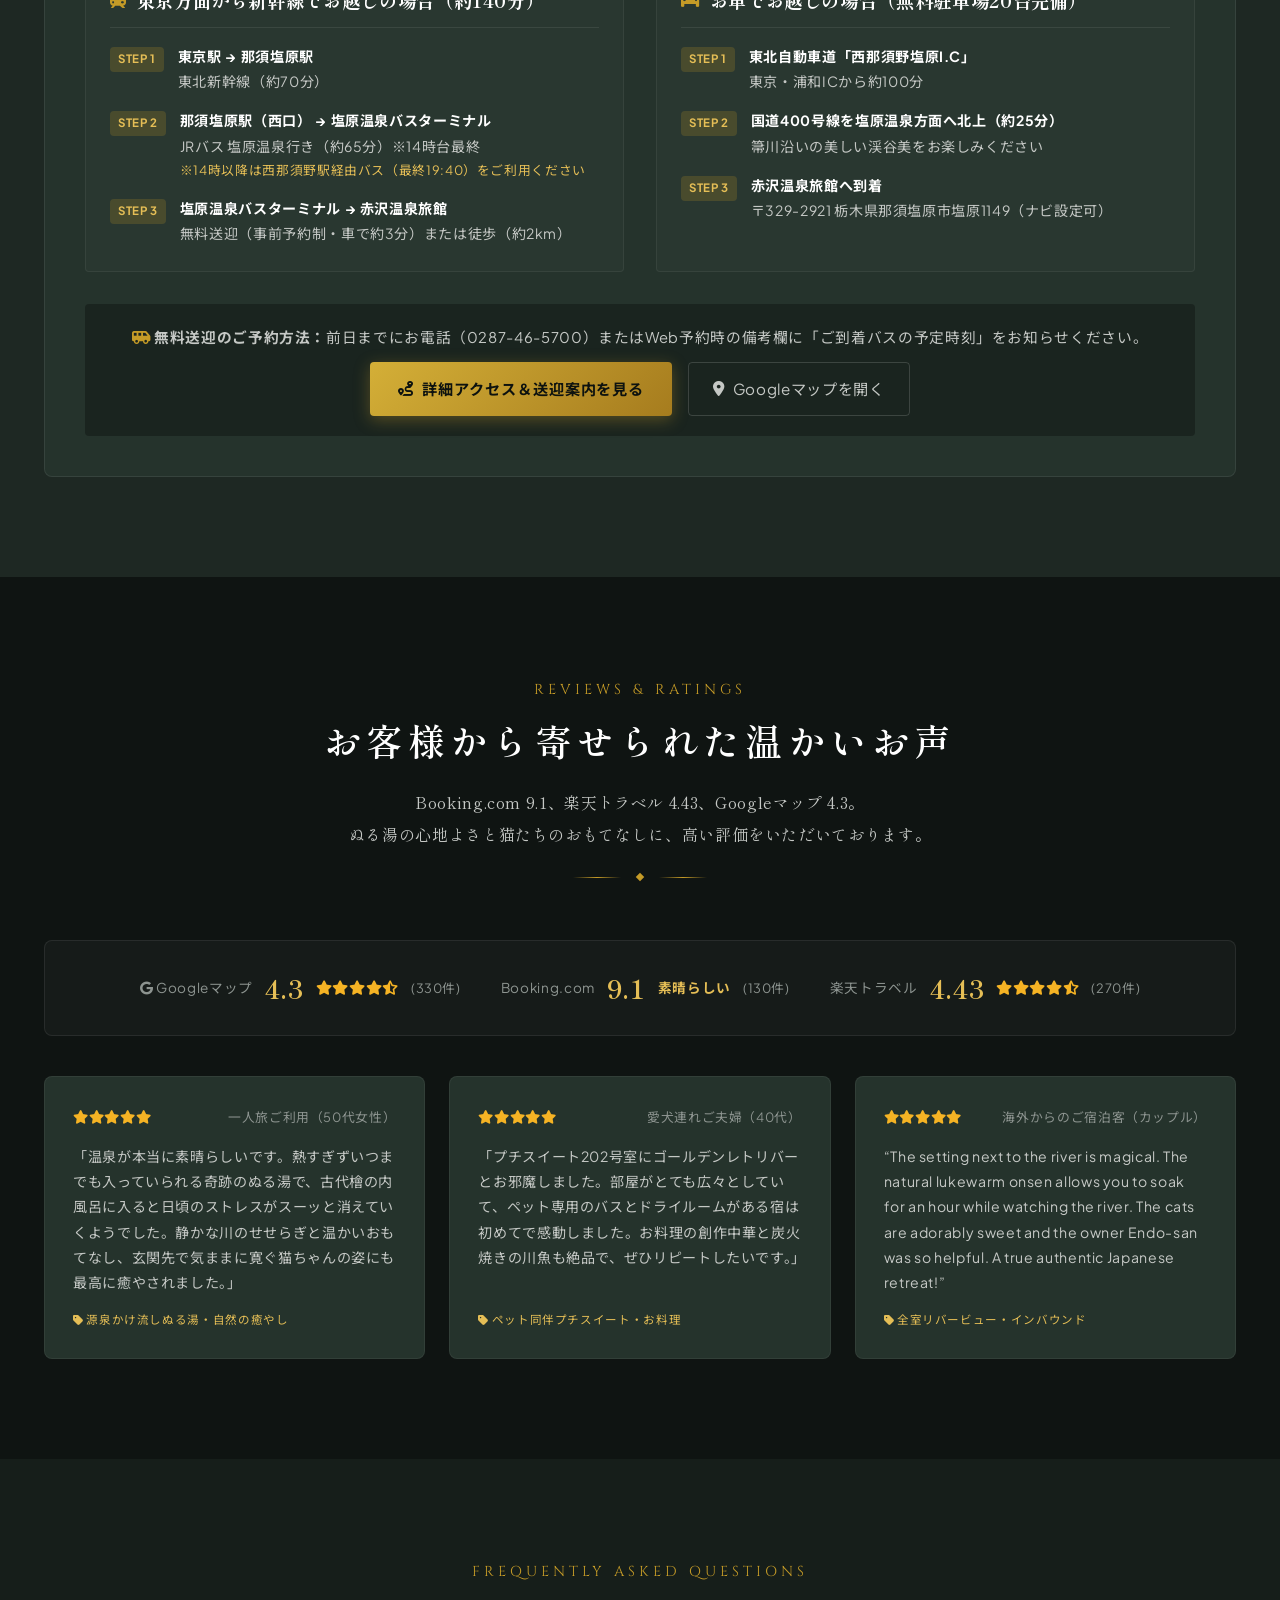
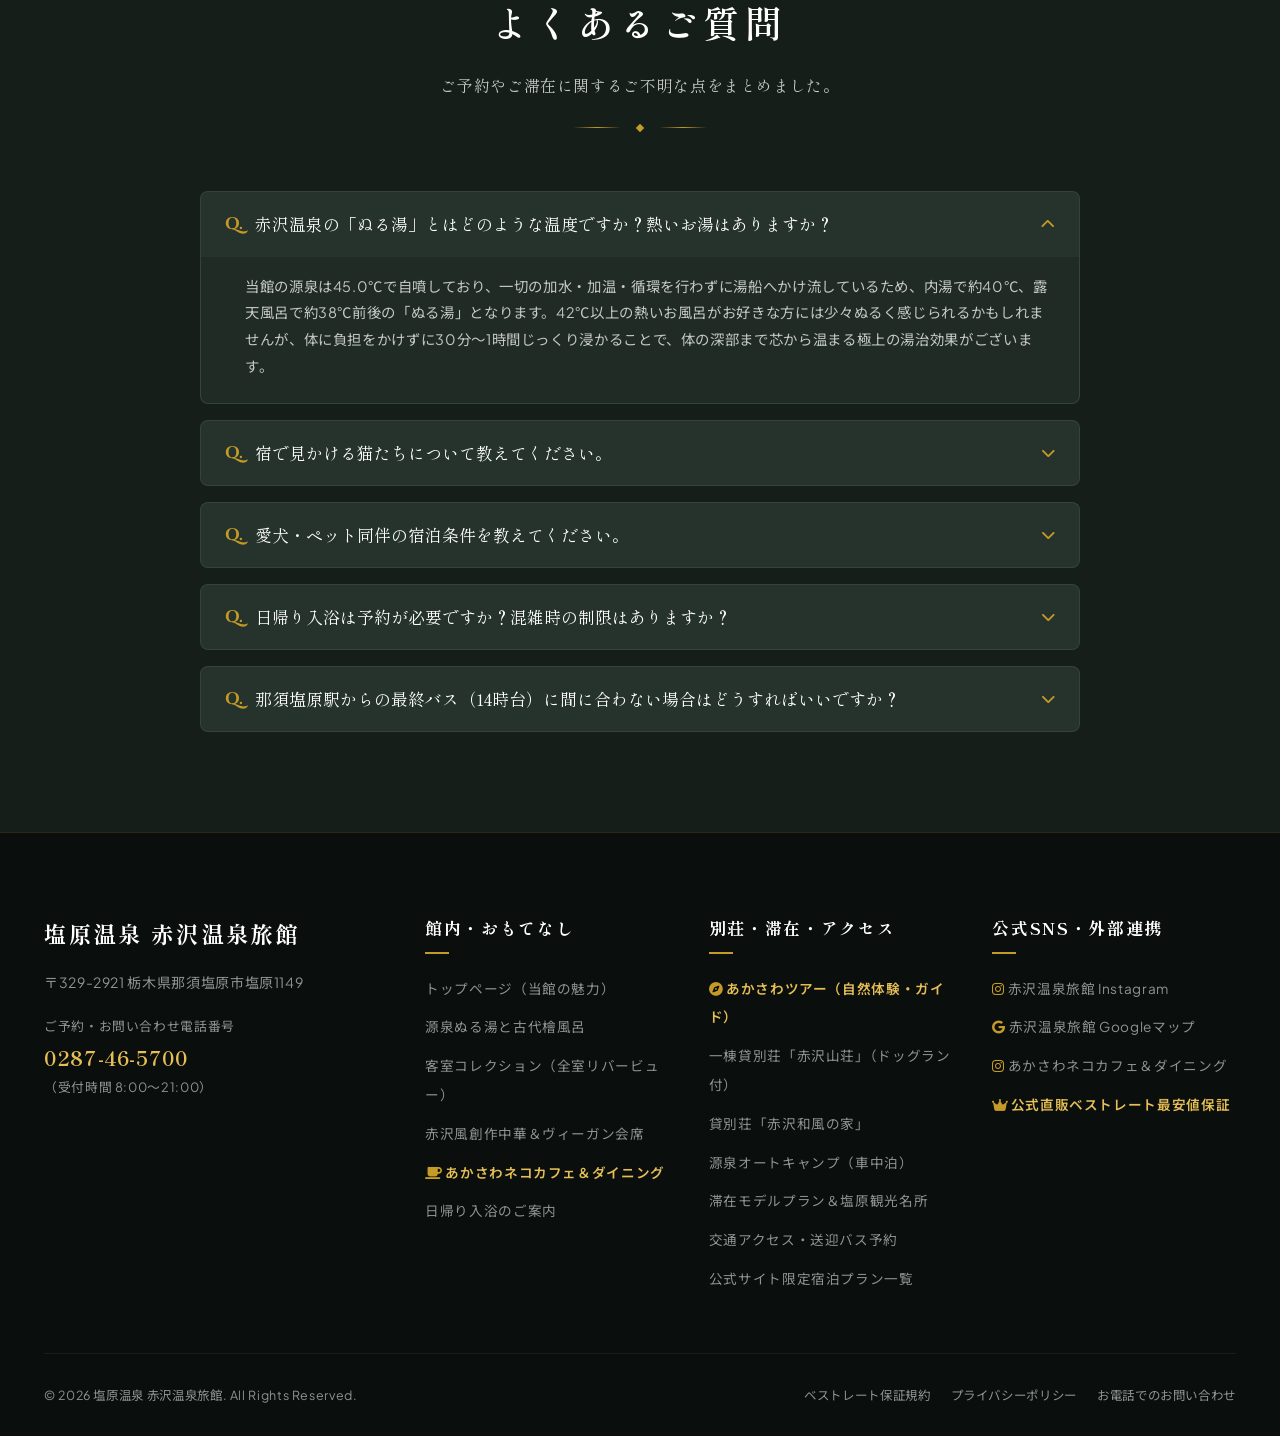
==== commit b75b8ee4: "Optimize mobile loading speed: compress heavy images, add loading=lazy and font-display improvements" ====
--- a/index.html
+++ b/index.html
@@ -16,11 +16,14 @@
   <meta property="og:title" content="塩原温泉 赤沢温泉旅館【公式】源泉かけ流しぬる湯・全室リバービュー・ペット歓迎の宿">
   <meta property="og:description" content="箒川沿い全室リバービュー。加水・循環一切なしの本物のぬる湯と、愛犬・ペットと過ごせる癒やしの隠れ里。ベストレート最安値保証。">
   <meta property="og:url" content="https://akasawaonsen.com/">
-  <meta property="og:image" content="https://akasawaonsen.com/wp03/wp-content/uploads/2025/02/DSC_2191.jpg">
+  <meta property="og:image" content="assets/optimized/DSC_2191.jpg">
   <meta name="twitter:card" content="summary_large_image">
-  <meta name="twitter:image" content="https://akasawaonsen.com/wp03/wp-content/uploads/2025/02/DSC_2191.jpg">
+  <meta name="twitter:image" content="assets/optimized/DSC_2191.jpg">
 
   <!-- Google Fonts & FontAwesome -->
+  <!-- DNS Prefetch & Preconnect for Fast Font Loading -->
+  <link rel="dns-prefetch" href="https://fonts.googleapis.com">
+  <link rel="dns-prefetch" href="https://fonts.gstatic.com">
   <link rel="preconnect" href="https://fonts.googleapis.com">
   <link rel="preconnect" href="https://fonts.gstatic.com" crossorigin>
   <link href="https://fonts.googleapis.com/css2?family=Cinzel:wght@500;700&family=Noto+Sans+JP:wght@300;400;500;700&family=Noto+Serif+JP:wght@300;400;600;700&family=Plus+Jakarta+Sans:wght@400;500;600;700&family=Shippori+Mincho:wght@400;500;600;700&display=swap" rel="stylesheet">
@@ -39,12 +42,12 @@
         "name": "塩原温泉 赤沢温泉旅館",
         "alternateName": ["赤沢温泉旅館", "Akasawa Onsen Ryokan"],
         "url": "https://akasawaonsen.com/",
-        "logo": "https://akasawaonsen.com/wp03/wp-content/uploads/2025/04/logo03.png",
+        "logo": "assets/optimized/logo03.png",
         "image": [
-          "https://akasawaonsen.com/wp03/wp-content/uploads/2025/02/DSC_2191.jpg",
-          "https://akasawaonsen.com/wp03/wp-content/uploads/2024/11/DSC_1284-1280x640.jpg",
-          "https://akasawaonsen.com/wp03/wp-content/uploads/2024/04/DSC_2265-HDR-1280x640.jpg",
-          "https://akasawaonsen.com/wp03/wp-content/uploads/2024/04/DSC_2264-HDR-1280x640.jpg"
+          "assets/optimized/DSC_2191.jpg",
+          "assets/optimized/DSC_1284-1280x640.jpg",
+          "assets/optimized/DSC_2265-HDR-1280x640.jpg",
+          "assets/optimized/DSC_2264-HDR-1280x640.jpg"
         ],
         "description": "栃木県那須塩原市の箒川沿いに佇む自家源泉の温泉旅館。加水・加温・循環を一切行わない「奇跡の源泉かけ流しぬる湯」（泉温45.0℃・pH6.7）、全室リバービューの客室、ペット同伴客室、貸別荘2棟、源泉オートキャンプ場、本格創作中華・ヴィーガン料理を提供。近隣に直営猫カフェあり。",
         "address": {
@@ -167,7 +170,7 @@
   <header class="site-header" id="siteHeader">
     <div class="header-container">
       <a href="index.html" class="site-logo" title="塩原温泉 赤沢温泉旅館">
-        <img src="https://akasawaonsen.com/wp03/wp-content/uploads/2025/04/logo03.png" alt="塩原温泉 赤沢温泉旅館" class="site-logo-img">
+        <img src="assets/optimized/logo03.png" alt="塩原温泉 赤沢温泉旅館" class="site-logo-img" decoding="async">
       </a>
 
       <nav class="nav-menu" id="navMenu">
@@ -205,7 +208,7 @@
   <div class="mobile-nav-overlay"></div>
   <aside class="mobile-nav-drawer">
     <div class="mobile-nav-header">
-      <img src="https://akasawaonsen.com/wp03/wp-content/uploads/2025/04/logo03.png" alt="赤沢温泉旅館" style="height: 38px;">
+      <img src="assets/optimized/logo03.png" alt="赤沢温泉旅館" style="height: 38px;" loading="lazy decoding="async">
       <button class="mobile-nav-close" aria-label="メニューを閉じる"><i class="fa-solid fa-xmark"></i></button>
     </div>
     <nav class="mobile-nav-links">
@@ -232,23 +235,23 @@
     <div class="hero-slider">
       <!-- 1. 旅館のお風呂（常時初期表示） -->
       <div class="hero-slide slide-onsen-wood active">
-        <img src="assets/hero/hero_onsen_wood.jpg" alt="庭園を望む源泉かけ流しの露天風呂">
+        <img src="assets/hero/hero_onsen_wood.jpg" alt="庭園を望む源泉かけ流しの露天風呂" decoding="async">
       </div>
       <!-- 2. 外観（夕景・温かい灯り） -->
       <div class="hero-slide slide-exterior-night">
-        <img src="assets/hero/hero_exterior_night.jpg" alt="夕暮れに温かく灯る赤沢温泉旅館の外観">
+        <img src="assets/hero/hero_exterior_night.jpg" alt="夕暮れに温かく灯る赤沢温泉旅館の外観" decoding="async">
       </div>
       <!-- 3. 客室（ベッド） -->
       <div class="hero-slide slide-room-bed">
-        <img src="assets/hero/hero_room_bed.jpg" alt="リニューアルした快適なベッド客室">
+        <img src="assets/hero/hero_room_bed.jpg" alt="リニューアルした快適なベッド客室" decoding="async">
       </div>
       <!-- 4. 看板猫とオーナーご夫妻 -->
       <div class="hero-slide slide-cats-owners">
-        <img src="assets/hero/hero_cats_owners.jpg" alt="看板猫たちと温かくお迎えする赤沢温泉旅館">
+        <img src="assets/hero/hero_cats_owners.jpg" alt="看板猫たちと温かくお迎えする赤沢温泉旅館" decoding="async">
       </div>
       <!-- 5. 岩露天風呂 -->
       <div class="hero-slide slide-onsen-rock">
-        <img src="assets/hero/hero_onsen_rock.jpg" alt="豊かな自然に包まれた開放的な岩露天風呂">
+        <img src="assets/hero/hero_onsen_rock.jpg" alt="豊かな自然に包まれた開放的な岩露天風呂" decoding="async">
       </div>
     </div>
     
@@ -422,7 +425,7 @@
         <!-- ストーリー 1: ぬる湯 -->
         <article class="story-card">
           <div class="story-image-box">
-            <img src="https://akasawaonsen.com/wp03/wp-content/uploads/2024/11/DSC_1284-1280x640.jpg" alt="古代檜と露天風呂のぬる湯">
+            <img src="assets/optimized/DSC_1284-1280x640.jpg" alt="古代檜と露天風呂のぬる湯" loading="lazy decoding="async" loading="lazy">
             <span class="story-img-tag">自家源泉 100% かけ流し</span>
           </div>
           <div class="story-content-box">
@@ -448,7 +451,7 @@
         <!-- ストーリー 2: 全室リバービュー -->
         <article class="story-card reverse">
           <div class="story-image-box">
-            <img src="https://akasawaonsen.com/wp03/wp-content/uploads/2024/04/DSC_2264-HDR-1280x640.jpg" alt="箒川を望むプレミアムスイート客室">
+            <img src="assets/optimized/DSC_2264-HDR-1280x640.jpg" alt="箒川を望むプレミアムスイート客室" loading="lazy decoding="async" loading="lazy">
             <span class="story-img-tag">全室リバービュー絶景</span>
           </div>
           <div class="story-content-box">
@@ -474,7 +477,7 @@
         <!-- ストーリー 3: ペット歓迎 -->
         <article class="story-card">
           <div class="story-image-box">
-            <img src="https://akasawaonsen.com/wp03/wp-content/uploads/2024/04/DSC_2265-HDR-1280x640.jpg" alt="愛犬と泊まれるプチスイート客室">
+            <img src="assets/optimized/DSC_2265-HDR-1280x640.jpg" alt="愛犬と泊まれるプチスイート客室" loading="lazy decoding="async" loading="lazy">
             <span class="story-img-tag">ペット・愛犬同伴歓迎</span>
           </div>
           <div class="story-content-box">
@@ -500,7 +503,7 @@
         <!-- ストーリー 4: 猫のいる温泉宿 -->
         <article class="story-card reverse">
           <div class="story-image-box">
-            <img src="assets/catcafe/cat_fufu_entrance.jpg" alt="赤沢温泉旅館にて、玄関に座るフーフー">
+            <img src="assets/catcafe/cat_fufu_entrance.jpg" alt="赤沢温泉旅館にて、玄関に座るフーフー" loading="lazy decoding="async" loading="lazy">
             <span class="story-img-tag"><i class="fa-solid fa-cat"></i> 猫のいる温泉宿</span>
           </div>
           <div class="story-content-box">
@@ -531,7 +534,7 @@
         <!-- ストーリー 5: 食事 -->
         <article class="story-card">
           <div class="story-image-box">
-            <img src="https://akasawaonsen.com/wp03/wp-content/uploads/2025/02/mmexport1591193109588-%E4%B8%AD%E8%8F%AF%E3%81%AE%E4%BE%8B.jpg" alt="創作中華と地元の旬の素材を活かした料理">
+            <img src="assets/optimized/mmexport1591193109588-中華の例.jpg" alt="創作中華と地元の旬の素材を活かした料理" loading="lazy decoding="async" loading="lazy">
             <span class="story-img-tag">料理満足度 4.50</span>
           </div>
           <div class="story-content-box">
@@ -580,7 +583,7 @@
         <!-- 檜内湯 -->
         <div class="onsen-card">
           <div class="onsen-card-img">
-            <img src="https://akasawaonsen.com/wp03/wp-content/uploads/2025/02/DSC_6892.jpg" alt="川の湯・山の湯 風格ある檜の内湯">
+            <img src="assets/optimized/DSC_6892.jpg" alt="川の湯・山の湯 風格ある檜の内湯" loading="lazy decoding="async" loading="lazy">
             <span class="onsen-card-badge">内湯（男女入替制）</span>
           </div>
           <div class="onsen-card-body">
@@ -597,7 +600,7 @@
         <!-- 露天風呂 -->
         <div class="onsen-card">
           <div class="onsen-card-img">
-            <img src="https://akasawaonsen.com/wp03/wp-content/uploads/2025/02/DSC_1385-HDR.jpg" alt="川の湯・山の湯 露天風呂">
+            <img src="assets/optimized/DSC_1385-HDR.jpg" alt="川の湯・山の湯 露天風呂" loading="lazy decoding="async" loading="lazy">
             <span class="onsen-card-badge">露天風呂（男女入替制）</span>
           </div>
           <div class="onsen-card-body">
@@ -614,7 +617,7 @@
         <!-- 貸切露天風呂 -->
         <div class="onsen-card">
           <div class="onsen-card-img">
-            <img src="https://akasawaonsen.com/wp03/wp-content/uploads/2024/11/DSC_1284.jpg" alt="貸切露天風呂 貸切で温泉を独り占め">
+            <img src="assets/optimized/DSC_1284.jpg" alt="貸切露天風呂 貸切で温泉を独り占め" loading="lazy decoding="async" loading="lazy">
             <span class="onsen-card-badge">貸切露天風呂（予約制）</span>
           </div>
           <div class="onsen-card-body">
@@ -762,7 +765,7 @@
           </div>
         </div>
         <div style="text-align: center;">
-          <img src="https://akasawaonsen.com/wp03/wp-content/uploads/2024/04/DSC_2265-HDR-1280x640.jpg" alt="ペット同伴プチスイート客室" style="border-radius: var(--radius-md); box-shadow: 0 10px 30px rgba(0,0,0,0.5); width: 100%; height: auto;">
+          <img src="assets/optimized/DSC_2265-HDR-1280x640.jpg" alt="ペット同伴プチスイート客室" style="border-radius: var(--radius-md); box-shadow: 0 10px 30px rgba(0,0,0,0.5); width: 100%; height: auto;" loading="lazy decoding="async" loading="lazy">
         </div>
       </div>
 
@@ -787,7 +790,7 @@
           </div>
         </div>
         <div class="cat-cafe-mini-preview">
-          <img src="assets/catcafe/insta_cat_3.jpg" alt="あかさわネコカフェで触れ合える猫たち">
+          <img src="assets/catcafe/insta_cat_3.jpg" alt="あかさわネコカフェで触れ合える猫たち" loading="lazy decoding="async" loading="lazy">
           <div class="cat-cafe-preview-tag">
             <span><i class="fa-solid fa-paw text-gold"></i> あかさわネコカフェ</span>
             <small>車で約2分・徒歩10分</small>
@@ -831,7 +834,7 @@
         <!-- プレミアムスイート -->
         <article class="room-card" data-category="main-room">
           <div class="room-card-img">
-            <img src="https://akasawaonsen.com/wp03/wp-content/uploads/2024/04/DSC_2264-HDR-1280x640.jpg" alt="プレミアムスイート客室">
+            <img src="assets/optimized/DSC_2264-HDR-1280x640.jpg" alt="プレミアムスイート客室" loading="lazy decoding="async" loading="lazy">
             <span class="room-tag">2024年4月リニューアル</span>
           </div>
           <div class="room-card-body">
@@ -858,7 +861,7 @@
         <!-- プチスイート 202号室（ペット同伴） -->
         <article class="room-card" data-category="pet-room">
           <div class="room-card-img">
-            <img src="https://akasawaonsen.com/wp03/wp-content/uploads/2024/04/DSC_2265-HDR-1280x640.jpg" alt="プチスイート202号室">
+            <img src="assets/optimized/DSC_2265-HDR-1280x640.jpg" alt="プチスイート202号室" loading="lazy decoding="async" loading="lazy">
             <span class="room-tag">ペット同伴専用スイート</span>
           </div>
           <div class="room-card-body">
@@ -885,7 +888,7 @@
         <!-- 和室10畳 リバービュー -->
         <article class="room-card" data-category="main-room">
           <div class="room-card-img">
-            <img src="https://akasawaonsen.com/wp03/wp-content/uploads/2025/02/DSC_2227-HDR.jpg" alt="リバービュー和室10畳">
+            <img src="assets/optimized/DSC_2227-HDR.jpg" alt="リバービュー和室10畳" loading="lazy decoding="async" loading="lazy">
             <span class="room-tag">本館リバービュー</span>
           </div>
           <div class="room-card-body">
@@ -912,7 +915,7 @@
         <!-- 貸別荘 赤沢山荘 -->
         <article class="room-card" data-category="villa">
           <div class="room-card-img">
-            <img src="https://akasawaonsen.com/wp03/wp-content/uploads/2025/02/DSC_2158-1024x683.jpg" alt="一棟貸別荘 赤沢山荘">
+            <img src="assets/optimized/DSC_2158-1024x683.jpg" alt="一棟貸別荘 赤沢山荘" loading="lazy decoding="async" loading="lazy">
             <span class="room-tag">一棟貸切・ドッグラン付</span>
           </div>
           <div class="room-card-body">
@@ -939,7 +942,7 @@
         <!-- 貸別荘 赤沢和風の家 -->
         <article class="room-card" data-category="villa">
           <div class="room-card-img">
-            <img src="https://akasawaonsen.com/wp03/wp-content/uploads/2025/02/DSC_2166-1024x683.jpg" alt="温泉露天風呂付き貸別荘 赤沢和風の家">
+            <img src="assets/optimized/DSC_2166-1024x683.jpg" alt="温泉露天風呂付き貸別荘 赤沢和風の家" loading="lazy decoding="async" loading="lazy">
             <span class="room-tag">天然温泉露天風呂付</span>
           </div>
           <div class="room-card-body">
@@ -966,7 +969,7 @@
         <!-- 源泉オートキャンプ -->
         <article class="room-card" data-category="camp">
           <div class="room-card-img">
-            <img src="https://akasawaonsen.com/wp03/wp-content/uploads/2025/02/autocamp01.jpg" alt="源泉オートキャンプ車中泊">
+            <img src="assets/optimized/autocamp01.jpg" alt="源泉オートキャンプ車中泊" loading="lazy decoding="async" loading="lazy">
             <span class="room-tag">1日2台限定 車中泊</span>
           </div>
           <div class="room-card-body">
@@ -1067,7 +1070,7 @@
       <div class="cuisine-grid">
         <div class="cuisine-card">
           <div class="cuisine-img">
-            <img src="https://akasawaonsen.com/wp03/wp-content/uploads/2025/02/mmexport1591193109588-%E4%B8%AD%E8%8F%AF%E3%81%AE%E4%BE%8B.jpg" alt="赤沢風創作中華会席">
+            <img src="assets/optimized/mmexport1591193109588-中華の例.jpg" alt="赤沢風創作中華会席" loading="lazy decoding="async" loading="lazy">
             <span class="cuisine-badge">名物ディナー</span>
           </div>
           <div class="cuisine-body">
@@ -1080,7 +1083,7 @@
 
         <div class="cuisine-card">
           <div class="cuisine-img">
-            <img src="https://akasawaonsen.com/wp03/wp-content/uploads/2025/02/203598184_225752312711152_6214397628214557585_n.jpg" alt="清流魚の塩焼きと彩り会席">
+            <img src="assets/optimized/203598184_225752312711152_6214397628214557585_n.jpg" alt="清流魚の塩焼きと彩り会席" loading="lazy decoding="async" loading="lazy">
             <span class="cuisine-badge">炭火じっくり焼き</span>
           </div>
           <div class="cuisine-body">
@@ -1093,7 +1096,7 @@
 
         <div class="cuisine-card">
           <div class="cuisine-img">
-            <img src="https://akasawaonsen.com/wp03/wp-content/uploads/2025/02/A4D63BC4-99AD-403E-8744-E75349E13213-panyanjin.jpeg" alt="山間の本格ヴィーガン会席">
+            <img src="assets/optimized/A4D63BC4-99AD-403E-8744-E75349E13213-panyanjin.jpeg" alt="山間の本格ヴィーガン会席" loading="lazy decoding="async" loading="lazy">
             <span class="cuisine-badge">木・金・日限定</span>
           </div>
           <div class="cuisine-body">
@@ -1533,7 +1536,7 @@
         <!-- プラン 1 -->
         <div class="plan-item">
           <div class="plan-item-img">
-            <img src="https://akasawaonsen.com/wp03/wp-content/uploads/2025/02/mmexport1591193109588-%E4%B8%AD%E8%8F%AF%E3%81%AE%E4%BE%8B.jpg" alt="創作中華プラン">
+            <img src="assets/optimized/mmexport1591193109588-中華の例.jpg" alt="創作中華プラン" loading="lazy decoding="async" loading="lazy">
           </div>
           <div class="plan-info">
             <span style="font-size:0.72rem; color:var(--color-gold-light);">【一番人気・公式ベストレート保証】</span>
@@ -1551,7 +1554,7 @@
         <!-- プラン 2 -->
         <div class="plan-item">
           <div class="plan-item-img">
-            <img src="https://akasawaonsen.com/wp03/wp-content/uploads/2024/04/DSC_2265-HDR-1280x640.jpg" alt="ペット同伴プラン">
+            <img src="assets/optimized/DSC_2265-HDR-1280x640.jpg" alt="ペット同伴プラン" loading="lazy decoding="async" loading="lazy">
           </div>
           <div class="plan-info">
             <span style="font-size:0.72rem; color:var(--color-gold-light);">【愛犬・ペット同伴専用】</span>
@@ -1569,7 +1572,7 @@
         <!-- プラン 3 -->
         <div class="plan-item">
           <div class="plan-item-img">
-            <img src="https://akasawaonsen.com/wp03/wp-content/uploads/2025/02/A4D63BC4-99AD-403E-8744-E75349E13213-panyanjin.jpeg" alt="ヴィーガン会席プラン">
+            <img src="assets/optimized/A4D63BC4-99AD-403E-8744-E75349E13213-panyanjin.jpeg" alt="ヴィーガン会席プラン" loading="lazy decoding="async" loading="lazy">
           </div>
           <div class="plan-info">
             <span style="font-size:0.72rem; color:var(--color-gold-light);">【完全菜食・無添加】</span>
@@ -1587,7 +1590,7 @@
         <!-- プラン 4 -->
         <div class="plan-item">
           <div class="plan-item-img">
-            <img src="https://akasawaonsen.com/wp03/wp-content/uploads/2025/02/DSC_2158-1024x683.jpg" alt="素泊まり最安値プラン">
+            <img src="assets/optimized/DSC_2158-1024x683.jpg" alt="素泊まり最安値プラン" loading="lazy decoding="async" loading="lazy">
           </div>
           <div class="plan-info">
             <span style="font-size:0.72rem; color:var(--color-gold-light);">【公式最安値・気ままな湯治】</span>
--- a/css/style.css
+++ b/css/style.css
@@ -1,3 +1,17 @@
+/* ==========================================================================
+   高速表示・フォントFOIT解消（文字が遅れて表示される問題の解消）
+   ========================================================================== */
+html {
+  text-rendering: optimizeLegibility;
+  -webkit-font-smoothing: antialiased;
+  -moz-osx-font-smoothing: grayscale;
+}
+
+/* 画像の読み込みレイアウトシフト防止 */
+img {
+  content-visibility: auto;
+}
+
 /* ==========================================================================
    塩原温泉 赤沢温泉旅館 - 公式サイト スタイルシート
    デザインコンセプト: 和モダン・ラグジュアリー・自然の温もり
